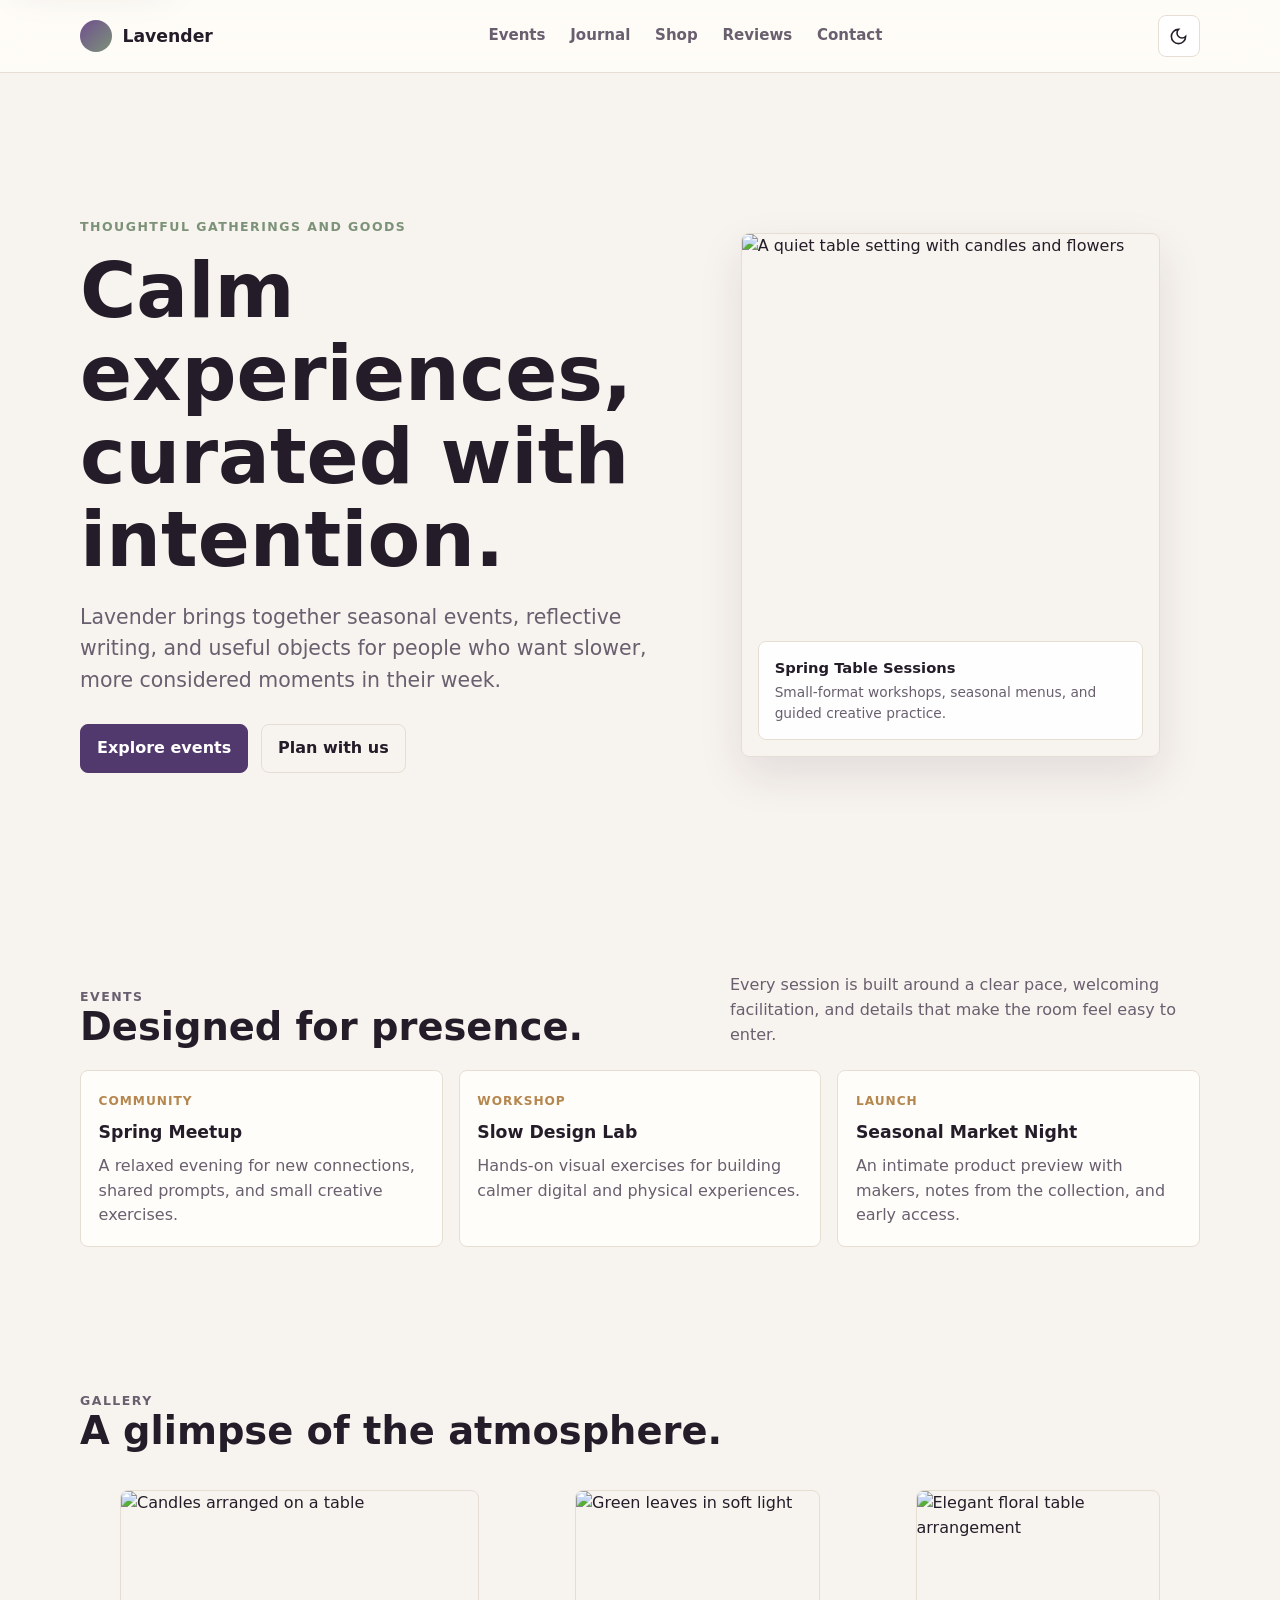
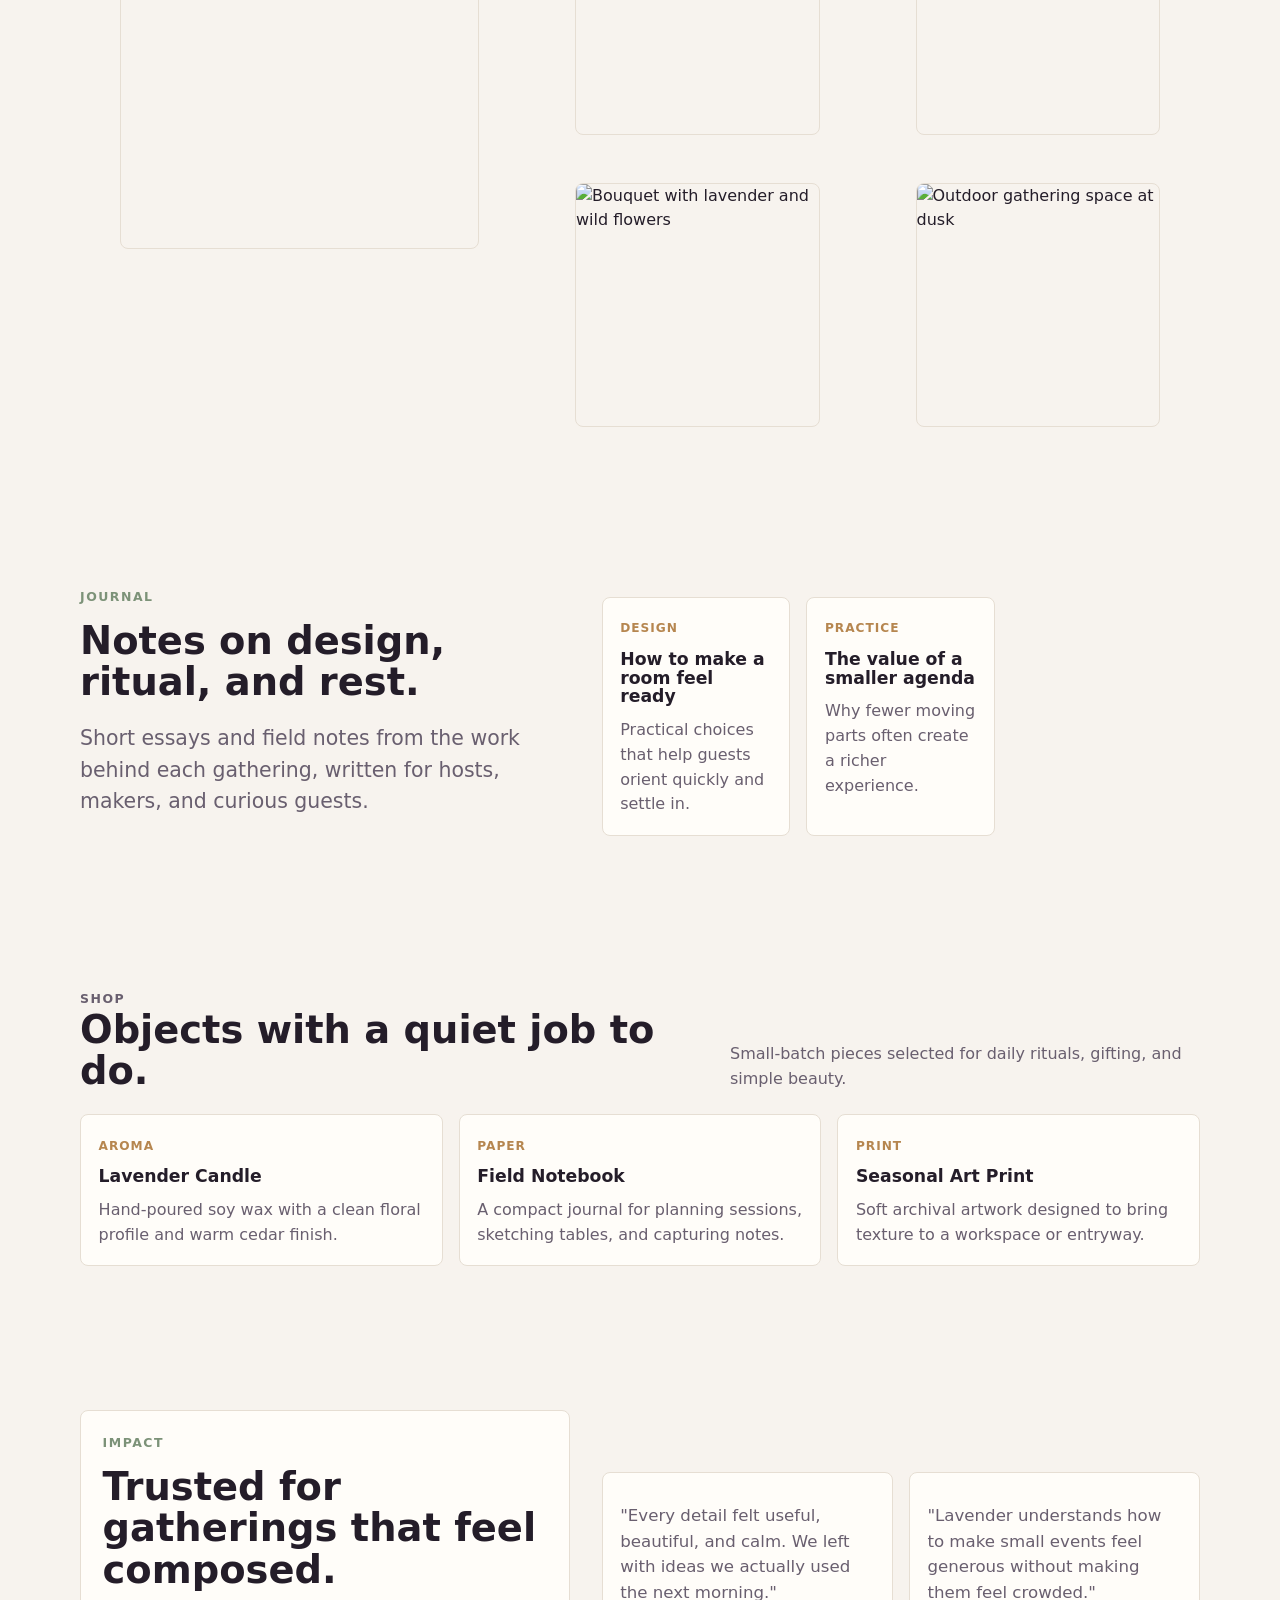
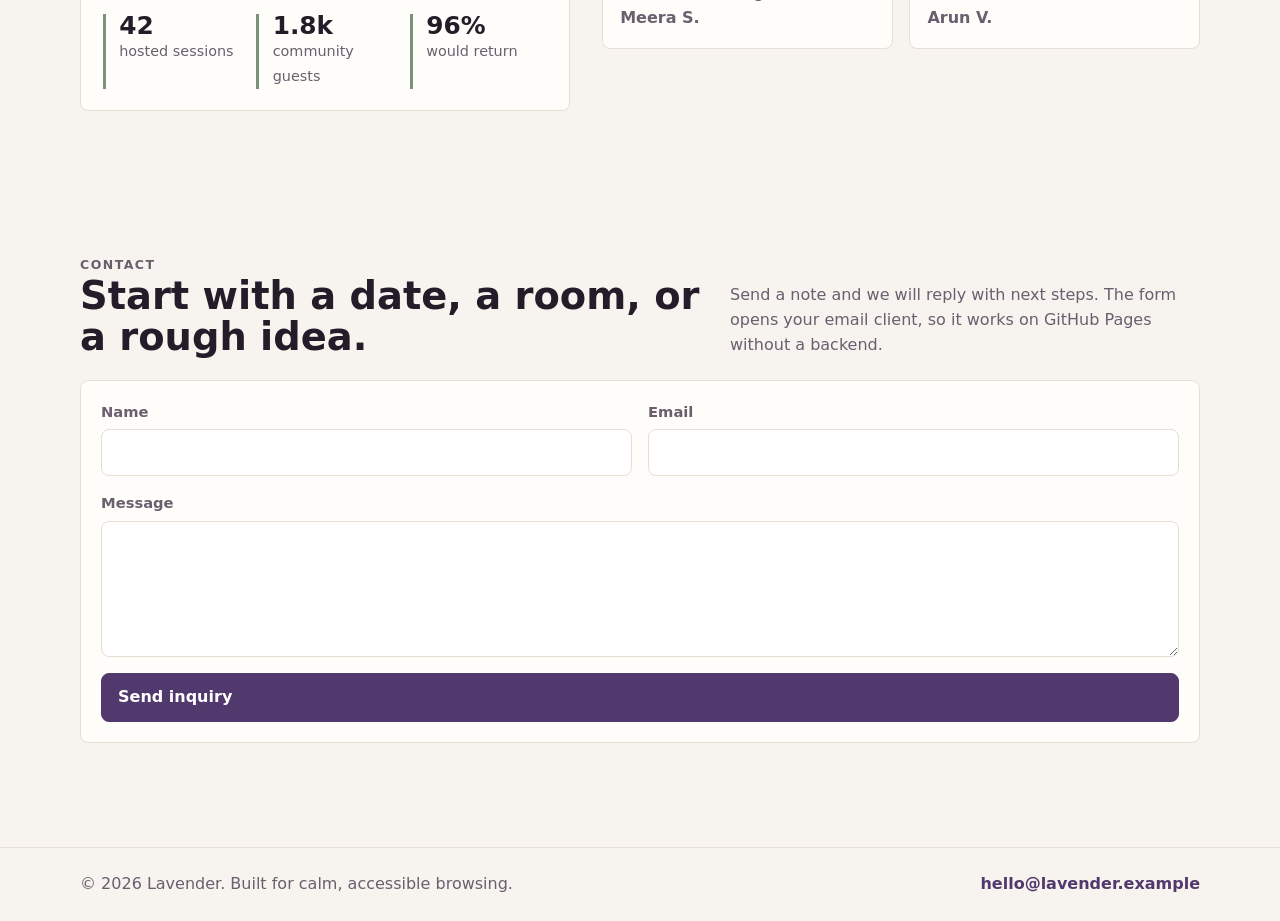
==== index.html @ 747506dd "feat: upgrade the file" ====
<!DOCTYPE html>
<html lang="en">
<head>
  <meta charset="UTF-8" />
  <meta name="viewport" content="width=device-width, initial-scale=1" />
  <meta name="description" content="Lavender creates calm, curated events, stories, products, and community experiences with an accessible, polished digital presence." />
  <meta name="theme-color" content="#f7f3ee" />
  <meta property="og:title" content="Lavender | Calm Curated Experiences" />
  <meta property="og:description" content="Events, stories, products, and community experiences designed with care." />
  <meta property="og:type" content="website" />
  <meta property="og:image" content="https://images.unsplash.com/photo-1499002238440-d264edd596ec?auto=format&fit=crop&w=1200&q=80" />
  <title>Lavender | Calm Curated Experiences</title>

  <style>
    :root {
      color-scheme: light;
      --bg: #f7f3ee;
      --surface: #fffdf9;
      --surface-strong: #ffffff;
      --ink: #241d29;
      --muted: #695f6f;
      --brand: #70508f;
      --brand-strong: #52396d;
      --sage: #7c9278;
      --gold: #b6864f;
      --line: #e6ded3;
      --shadow: 0 18px 45px rgba(46, 34, 55, 0.1);
      --focus: 0 0 0 3px rgba(124, 146, 120, 0.36);
      --radius: 8px;
      --max: 1160px;
    }

    [data-theme="dark"] {
      color-scheme: dark;
      --bg: #17141a;
      --surface: #211c25;
      --surface-strong: #29232f;
      --ink: #f8f3ec;
      --muted: #cec3d2;
      --brand: #c5a3df;
      --brand-strong: #dec3ef;
      --sage: #a9bea4;
      --gold: #dfb774;
      --line: #403746;
      --shadow: 0 18px 45px rgba(0, 0, 0, 0.3);
      --focus: 0 0 0 3px rgba(197, 163, 223, 0.35);
    }

    * { box-sizing: border-box; }
    html { scroll-behavior: smooth; }
    @media (prefers-reduced-motion: reduce) {
      *, *::before, *::after { animation-duration: 0.01ms !important; scroll-behavior: auto !important; transition-duration: 0.01ms !important; }
    }

    body {
      margin: 0;
      background: var(--bg);
      color: var(--ink);
      font-family: Inter, ui-sans-serif, system-ui, -apple-system, BlinkMacSystemFont, "Segoe UI", sans-serif;
      line-height: 1.55;
      text-rendering: optimizeLegibility;
    }

    a { color: inherit; text-decoration: none; }
    img { display: block; max-width: 100%; }
    button, input, textarea { font: inherit; }
    :focus-visible { border-radius: var(--radius); box-shadow: var(--focus); outline: 0; }

    .skip-link {
      background: var(--surface-strong);
      border: 1px solid var(--line);
      border-radius: var(--radius);
      box-shadow: var(--shadow);
      left: 1rem;
      padding: 0.65rem 0.9rem;
      position: absolute;
      top: -5rem;
      z-index: 10;
    }

    .skip-link:focus { top: 1rem; }

    .site-header {
      backdrop-filter: blur(18px);
      background: color-mix(in srgb, var(--surface) 88%, transparent);
      border-bottom: 1px solid var(--line);
      position: sticky;
      top: 0;
      z-index: 5;
    }

    .nav-wrap {
      align-items: center;
      display: flex;
      gap: 1rem;
      justify-content: space-between;
      margin: 0 auto;
      max-width: var(--max);
      min-height: 72px;
      padding: 0 1.25rem;
    }

    .brand {
      align-items: center;
      display: inline-flex;
      font-size: 1.08rem;
      font-weight: 800;
      gap: 0.65rem;
      letter-spacing: 0;
    }

    .brand-mark {
      background: linear-gradient(135deg, var(--brand), var(--sage));
      border-radius: 50%;
      display: inline-block;
      height: 32px;
      width: 32px;
    }

    .nav-links {
      align-items: center;
      display: flex;
      gap: 0.15rem;
      list-style: none;
      margin: 0;
      padding: 0;
    }

    .nav-links a {
      border-radius: var(--radius);
      color: var(--muted);
      display: inline-flex;
      font-size: 0.94rem;
      font-weight: 650;
      padding: 0.55rem 0.7rem;
    }

    .nav-links a:hover,
    .nav-links a[aria-current="page"] {
      background: color-mix(in srgb, var(--brand) 13%, transparent);
      color: var(--brand-strong);
    }

    .nav-actions { align-items: center; display: flex; gap: 0.5rem; }

    .icon-btn {
      align-items: center;
      background: var(--surface-strong);
      border: 1px solid var(--line);
      border-radius: var(--radius);
      color: var(--ink);
      cursor: pointer;
      display: inline-flex;
      height: 42px;
      justify-content: center;
      padding: 0;
      transition: border-color 160ms ease, transform 160ms ease;
      width: 42px;
    }

    .icon-btn:hover { border-color: var(--brand); transform: translateY(-1px); }
    .menu-toggle { display: none; }

    .page-shell {
      margin: 0 auto;
      max-width: var(--max);
      padding: 0 1.25rem;
    }

    section { scroll-margin-top: 96px; }

    .hero {
      align-items: center;
      display: grid;
      gap: 2.5rem;
      grid-template-columns: minmax(0, 1fr) minmax(320px, 0.86fr);
      min-height: calc(100vh - 72px);
      padding: 4rem 0 3rem;
    }

    .eyebrow {
      color: var(--sage);
      font-size: 0.78rem;
      font-weight: 800;
      letter-spacing: 0.12em;
      margin: 0 0 0.85rem;
      text-transform: uppercase;
    }

    h1, h2, h3 { letter-spacing: 0; line-height: 1.08; margin: 0; }
    h1 { font-size: clamp(2.8rem, 6vw, 5.7rem); max-width: 780px; }
    h2 { font-size: clamp(2rem, 3vw, 3.1rem); }
    h3 { font-size: 1.08rem; }

    .hero-copy {
      color: var(--muted);
      font-size: clamp(1.05rem, 1.6vw, 1.28rem);
      margin: 1.25rem 0 1.7rem;
      max-width: 660px;
    }

    .button-row { display: flex; flex-wrap: wrap; gap: 0.8rem; }

    .btn {
      align-items: center;
      background: var(--brand-strong);
      border: 1px solid var(--brand-strong);
      border-radius: var(--radius);
      color: #fff;
      display: inline-flex;
      font-weight: 750;
      gap: 0.5rem;
      min-height: 46px;
      padding: 0.7rem 1rem;
      transition: background 160ms ease, transform 160ms ease;
    }

    .btn:hover { background: var(--brand); transform: translateY(-1px); }

    .btn.secondary {
      background: transparent;
      border-color: var(--line);
      color: var(--ink);
    }

    .btn.secondary:hover {
      background: var(--surface-strong);
      border-color: var(--sage);
    }

    .hero-media {
      aspect-ratio: 4 / 5;
      border: 1px solid var(--line);
      border-radius: var(--radius);
      box-shadow: var(--shadow);
      overflow: hidden;
      position: relative;
    }

    .hero-media img {
      height: 100%;
      object-fit: cover;
      width: 100%;
    }

    .hero-note {
      background: color-mix(in srgb, var(--surface-strong) 92%, transparent);
      border: 1px solid var(--line);
      border-radius: var(--radius);
      bottom: 1rem;
      left: 1rem;
      max-width: calc(100% - 2rem);
      padding: 0.9rem 1rem;
      position: absolute;
    }

    .hero-note strong { display: block; font-size: 0.92rem; }
    .hero-note span { color: var(--muted); display: block; font-size: 0.86rem; margin-top: 0.15rem; }

    .section-block { padding: 4.5rem 0; }

    .section-head {
      align-items: end;
      display: flex;
      gap: 1.5rem;
      justify-content: space-between;
      margin-bottom: 1.4rem;
    }

    .section-head p {
      color: var(--muted);
      margin: 0;
      max-width: 470px;
    }

    .grid {
      display: grid;
      gap: 1rem;
      grid-template-columns: repeat(3, minmax(0, 1fr));
    }

    .card {
      background: var(--surface);
      border: 1px solid var(--line);
      border-radius: var(--radius);
      min-height: 100%;
      padding: 1.1rem;
      transition: border-color 160ms ease, box-shadow 160ms ease, transform 160ms ease;
    }

    .card:hover {
      border-color: color-mix(in srgb, var(--brand) 42%, var(--line));
      box-shadow: var(--shadow);
      transform: translateY(-3px);
    }

    .card p { color: var(--muted); margin: 0.75rem 0 0; }

    .tag {
      color: var(--gold);
      display: inline-block;
      font-size: 0.76rem;
      font-weight: 800;
      letter-spacing: 0.08em;
      margin-bottom: 0.75rem;
      text-transform: uppercase;
    }

    .media-grid {
      display: grid;
      gap: 1rem;
      grid-template-columns: 1.15fr 0.85fr 0.85fr;
    }

    .photo {
      aspect-ratio: 1 / 1;
      border: 1px solid var(--line);
      border-radius: var(--radius);
      overflow: hidden;
    }

    .photo:first-child {
      grid-row: span 2;
    }

    .photo img {
      height: 100%;
      object-fit: cover;
      transition: transform 300ms ease;
      width: 100%;
    }

    .photo:hover img { transform: scale(1.035); }

    .split {
      align-items: center;
      display: grid;
      gap: 2rem;
      grid-template-columns: 0.9fr 1.1fr;
    }

    .panel {
      background: var(--surface);
      border: 1px solid var(--line);
      border-radius: var(--radius);
      padding: 1.35rem;
    }

    .stats {
      display: grid;
      gap: 1rem;
      grid-template-columns: repeat(3, 1fr);
      margin-top: 1.5rem;
    }

    .stat {
      border-left: 3px solid var(--sage);
      padding-left: 0.85rem;
    }

    .stat strong {
      display: block;
      font-size: 1.55rem;
      line-height: 1;
    }

    .stat span { color: var(--muted); font-size: 0.9rem; }

    .quote-grid {
      display: grid;
      gap: 1rem;
      grid-template-columns: 1fr 1fr;
    }

    blockquote {
      margin: 0;
    }

    blockquote p {
      color: var(--ink);
      font-size: 1.04rem;
      margin: 0 0 1rem;
    }

    cite {
      color: var(--muted);
      font-style: normal;
      font-weight: 700;
    }

    .contact {
      background: var(--surface);
      border: 1px solid var(--line);
      border-radius: var(--radius);
      display: grid;
      gap: 1rem;
      grid-template-columns: 1fr 1fr;
      padding: 1.25rem;
    }

    label {
      color: var(--muted);
      display: grid;
      font-size: 0.92rem;
      font-weight: 700;
      gap: 0.35rem;
    }

    input,
    textarea {
      background: var(--surface-strong);
      border: 1px solid var(--line);
      border-radius: var(--radius);
      color: var(--ink);
      min-height: 44px;
      padding: 0.7rem 0.75rem;
      width: 100%;
    }

    textarea { min-height: 136px; resize: vertical; }
    .full { grid-column: 1 / -1; }

    .site-footer {
      border-top: 1px solid var(--line);
      margin-top: 2rem;
    }

    .footer-wrap {
      align-items: center;
      color: var(--muted);
      display: flex;
      flex-wrap: wrap;
      gap: 1rem;
      justify-content: space-between;
      margin: 0 auto;
      max-width: var(--max);
      padding: 1.5rem 1.25rem;
    }

    .footer-wrap a { color: var(--brand-strong); font-weight: 750; }

    @media (max-width: 900px) {
      .hero,
      .split,
      .contact {
        grid-template-columns: 1fr;
      }

      .hero {
        min-height: auto;
        padding-top: 3rem;
      }

      .hero-media { aspect-ratio: 16 / 10; }
      .grid, .quote-grid { grid-template-columns: 1fr 1fr; }
      .media-grid { grid-template-columns: 1fr 1fr; }
    }

    @media (max-width: 720px) {
      .menu-toggle { display: inline-flex; }

      .nav-links {
        background: var(--surface-strong);
        border: 1px solid var(--line);
        border-radius: var(--radius);
        box-shadow: var(--shadow);
        display: none;
        left: 1rem;
        padding: 0.6rem;
        position: absolute;
        right: 1rem;
        top: 76px;
      }

      .nav-links.is-open { display: grid; }
      .nav-links a { padding: 0.75rem; }
      .section-head { align-items: start; display: grid; }
      .grid, .quote-grid, .media-grid, .stats { grid-template-columns: 1fr; }
      .photo:first-child { grid-row: auto; }
      .hero-note { position: static; max-width: none; border-radius: 0; border-width: 1px 0 0; }
      .hero-media { aspect-ratio: auto; }
      .hero-media img { aspect-ratio: 4 / 3; }
    }
  </style>
</head>
<body>
  <a href="#main" class="skip-link">Skip to content</a>

  <header class="site-header">
    <div class="nav-wrap">
      <a class="brand" href="#home" aria-label="Lavender home">
        <span class="brand-mark" aria-hidden="true"></span>
        <span>Lavender</span>
      </a>

      <nav aria-label="Main navigation">
        <ul class="nav-links" id="nav-links">
          <li><a href="#events">Events</a></li>
          <li><a href="#journal">Journal</a></li>
          <li><a href="#shop">Shop</a></li>
          <li><a href="#reviews">Reviews</a></li>
          <li><a href="#contact">Contact</a></li>
        </ul>
      </nav>

      <div class="nav-actions">
        <button class="icon-btn" type="button" id="theme-toggle" aria-label="Toggle dark mode">
          <svg aria-hidden="true" width="19" height="19" viewBox="0 0 24 24" fill="none" stroke="currentColor" stroke-width="2">
            <path d="M12 3a6 6 0 0 0 9 9 9 9 0 1 1-9-9Z"></path>
          </svg>
        </button>
        <button class="icon-btn menu-toggle" type="button" id="menu-toggle" aria-label="Open menu" aria-controls="nav-links" aria-expanded="false">
          <svg aria-hidden="true" width="21" height="21" viewBox="0 0 24 24" fill="none" stroke="currentColor" stroke-width="2">
            <path d="M4 7h16M4 12h16M4 17h16"></path>
          </svg>
        </button>
      </div>
    </div>
  </header>

  <main id="main" class="page-shell">
    <section class="hero" id="home" aria-labelledby="home-title">
      <div>
        <p class="eyebrow">Thoughtful gatherings and goods</p>
        <h1 id="home-title">Calm experiences, curated with intention.</h1>
        <p class="hero-copy">Lavender brings together seasonal events, reflective writing, and useful objects for people who want slower, more considered moments in their week.</p>
        <div class="button-row">
          <a class="btn" href="#events">Explore events</a>
          <a class="btn secondary" href="#contact">Plan with us</a>
        </div>
      </div>

      <figure class="hero-media">
        <img src="https://images.unsplash.com/photo-1499002238440-d264edd596ec?auto=format&fit=crop&w=900&q=80" alt="A quiet table setting with candles and flowers" width="900" height="1125" fetchpriority="high" />
        <figcaption class="hero-note">
          <strong>Spring Table Sessions</strong>
          <span>Small-format workshops, seasonal menus, and guided creative practice.</span>
        </figcaption>
      </figure>
    </section>

    <section class="section-block" id="events" aria-labelledby="events-title">
      <div class="section-head">
        <div>
          <p class="eyebrow">Events</p>
          <h2 id="events-title">Designed for presence.</h2>
        </div>
        <p>Every session is built around a clear pace, welcoming facilitation, and details that make the room feel easy to enter.</p>
      </div>
      <div class="grid">
        <article class="card">
          <span class="tag">Community</span>
          <h3>Spring Meetup</h3>
          <p>A relaxed evening for new connections, shared prompts, and small creative exercises.</p>
        </article>
        <article class="card">
          <span class="tag">Workshop</span>
          <h3>Slow Design Lab</h3>
          <p>Hands-on visual exercises for building calmer digital and physical experiences.</p>
        </article>
        <article class="card">
          <span class="tag">Launch</span>
          <h3>Seasonal Market Night</h3>
          <p>An intimate product preview with makers, notes from the collection, and early access.</p>
        </article>
      </div>
    </section>

    <section class="section-block" aria-labelledby="gallery-title">
      <div class="section-head">
        <div>
          <p class="eyebrow">Gallery</p>
          <h2 id="gallery-title">A glimpse of the atmosphere.</h2>
        </div>
      </div>
      <div class="media-grid">
        <figure class="photo"><img loading="lazy" src="https://images.unsplash.com/photo-1518199266791-5375a83190b7?auto=format&fit=crop&w=900&q=80" alt="Candles arranged on a table" width="900" height="900" /></figure>
        <figure class="photo"><img loading="lazy" src="https://images.unsplash.com/photo-1518531933037-91b2f5f229cc?auto=format&fit=crop&w=600&q=80" alt="Green leaves in soft light" width="600" height="600" /></figure>
        <figure class="photo"><img loading="lazy" src="https://images.unsplash.com/photo-1519225421980-715cb0215aed?auto=format&fit=crop&w=600&q=80" alt="Elegant floral table arrangement" width="600" height="600" /></figure>
        <figure class="photo"><img loading="lazy" src="https://images.unsplash.com/photo-1526047932273-341f2a7631f9?auto=format&fit=crop&w=600&q=80" alt="Bouquet with lavender and wild flowers" width="600" height="600" /></figure>
        <figure class="photo"><img loading="lazy" src="https://images.unsplash.com/photo-1500530855697-b586d89ba3ee?auto=format&fit=crop&w=600&q=80" alt="Outdoor gathering space at dusk" width="600" height="600" /></figure>
      </div>
    </section>

    <section class="section-block split" id="journal" aria-labelledby="journal-title">
      <div>
        <p class="eyebrow">Journal</p>
        <h2 id="journal-title">Notes on design, ritual, and rest.</h2>
        <p class="hero-copy">Short essays and field notes from the work behind each gathering, written for hosts, makers, and curious guests.</p>
      </div>
      <div class="grid">
        <article class="card">
          <span class="tag">Design</span>
          <h3>How to make a room feel ready</h3>
          <p>Practical choices that help guests orient quickly and settle in.</p>
        </article>
        <article class="card">
          <span class="tag">Practice</span>
          <h3>The value of a smaller agenda</h3>
          <p>Why fewer moving parts often create a richer experience.</p>
        </article>
      </div>
    </section>

    <section class="section-block" id="shop" aria-labelledby="shop-title">
      <div class="section-head">
        <div>
          <p class="eyebrow">Shop</p>
          <h2 id="shop-title">Objects with a quiet job to do.</h2>
        </div>
        <p>Small-batch pieces selected for daily rituals, gifting, and simple beauty.</p>
      </div>
      <div class="grid">
        <article class="card">
          <span class="tag">Aroma</span>
          <h3>Lavender Candle</h3>
          <p>Hand-poured soy wax with a clean floral profile and warm cedar finish.</p>
        </article>
        <article class="card">
          <span class="tag">Paper</span>
          <h3>Field Notebook</h3>
          <p>A compact journal for planning sessions, sketching tables, and capturing notes.</p>
        </article>
        <article class="card">
          <span class="tag">Print</span>
          <h3>Seasonal Art Print</h3>
          <p>Soft archival artwork designed to bring texture to a workspace or entryway.</p>
        </article>
      </div>
    </section>

    <section class="section-block split" id="reviews" aria-labelledby="reviews-title">
      <div class="panel">
        <p class="eyebrow">Impact</p>
        <h2 id="reviews-title">Trusted for gatherings that feel composed.</h2>
        <div class="stats" aria-label="Lavender highlights">
          <div class="stat"><strong>42</strong><span>hosted sessions</span></div>
          <div class="stat"><strong>1.8k</strong><span>community guests</span></div>
          <div class="stat"><strong>96%</strong><span>would return</span></div>
        </div>
      </div>
      <div class="quote-grid">
        <blockquote class="card">
          <p>"Every detail felt useful, beautiful, and calm. We left with ideas we actually used the next morning."</p>
          <cite>Meera S.</cite>
        </blockquote>
        <blockquote class="card">
          <p>"Lavender understands how to make small events feel generous without making them feel crowded."</p>
          <cite>Arun V.</cite>
        </blockquote>
      </div>
    </section>

    <section class="section-block" id="contact" aria-labelledby="contact-title">
      <div class="section-head">
        <div>
          <p class="eyebrow">Contact</p>
          <h2 id="contact-title">Start with a date, a room, or a rough idea.</h2>
        </div>
        <p>Send a note and we will reply with next steps. The form opens your email client, so it works on GitHub Pages without a backend.</p>
      </div>
      <form class="contact" id="contact-form">
        <label>Name
          <input name="name" autocomplete="name" required />
        </label>
        <label>Email
          <input name="email" type="email" autocomplete="email" required />
        </label>
        <label class="full">Message
          <textarea name="message" required></textarea>
        </label>
        <button class="btn full" type="submit">Send inquiry</button>
      </form>
    </section>
  </main>

  <footer class="site-footer">
    <div class="footer-wrap">
      <span>&copy; 2026 Lavender. Built for calm, accessible browsing.</span>
      <a href="mailto:hello@lavender.example">hello@lavender.example</a>
    </div>
  </footer>

  <script>
    const root = document.documentElement;
    const nav = document.getElementById("nav-links");
    const menuToggle = document.getElementById("menu-toggle");
    const themeToggle = document.getElementById("theme-toggle");
    const storedTheme = localStorage.getItem("theme");
    const prefersDark = window.matchMedia("(prefers-color-scheme: dark)").matches;

    if (storedTheme === "dark" || (!storedTheme && prefersDark)) {
      root.setAttribute("data-theme", "dark");
    }

    themeToggle.addEventListener("click", () => {
      const nextTheme = root.getAttribute("data-theme") === "dark" ? "light" : "dark";
      if (nextTheme === "dark") {
        root.setAttribute("data-theme", "dark");
      } else {
        root.removeAttribute("data-theme");
      }
      localStorage.setItem("theme", nextTheme);
    });

    menuToggle.addEventListener("click", () => {
      const isOpen = nav.classList.toggle("is-open");
      menuToggle.setAttribute("aria-expanded", String(isOpen));
      menuToggle.setAttribute("aria-label", isOpen ? "Close menu" : "Open menu");
    });

    nav.addEventListener("click", (event) => {
      if (event.target.closest("a")) {
        nav.classList.remove("is-open");
        menuToggle.setAttribute("aria-expanded", "false");
        menuToggle.setAttribute("aria-label", "Open menu");
      }
    });

    const sections = [...document.querySelectorAll("main section[id]")];
    const navLinks = [...document.querySelectorAll(".nav-links a")];
    const observer = new IntersectionObserver((entries) => {
      entries.forEach((entry) => {
        if (!entry.isIntersecting) return;
        navLinks.forEach((link) => {
          if (link.hash === "#" + entry.target.id) {
            link.setAttribute("aria-current", "page");
          } else {
            link.removeAttribute("aria-current");
          }
        });
      });
    }, { rootMargin: "-45% 0px -50% 0px", threshold: 0 });

    sections.forEach((section) => observer.observe(section));

    document.getElementById("contact-form").addEventListener("submit", (event) => {
      event.preventDefault();
      const form = new FormData(event.currentTarget);
      const subject = encodeURIComponent("Lavender inquiry from " + form.get("name"));
      const body = encodeURIComponent(
        "Name: " + form.get("name") + "\n" +
        "Email: " + form.get("email") + "\n\n" +
        form.get("message")
      );
      window.location.href = "mailto:hello@lavender.example?subject=" + subject + "&body=" + body;
    });
  </script>
</body>
</html>
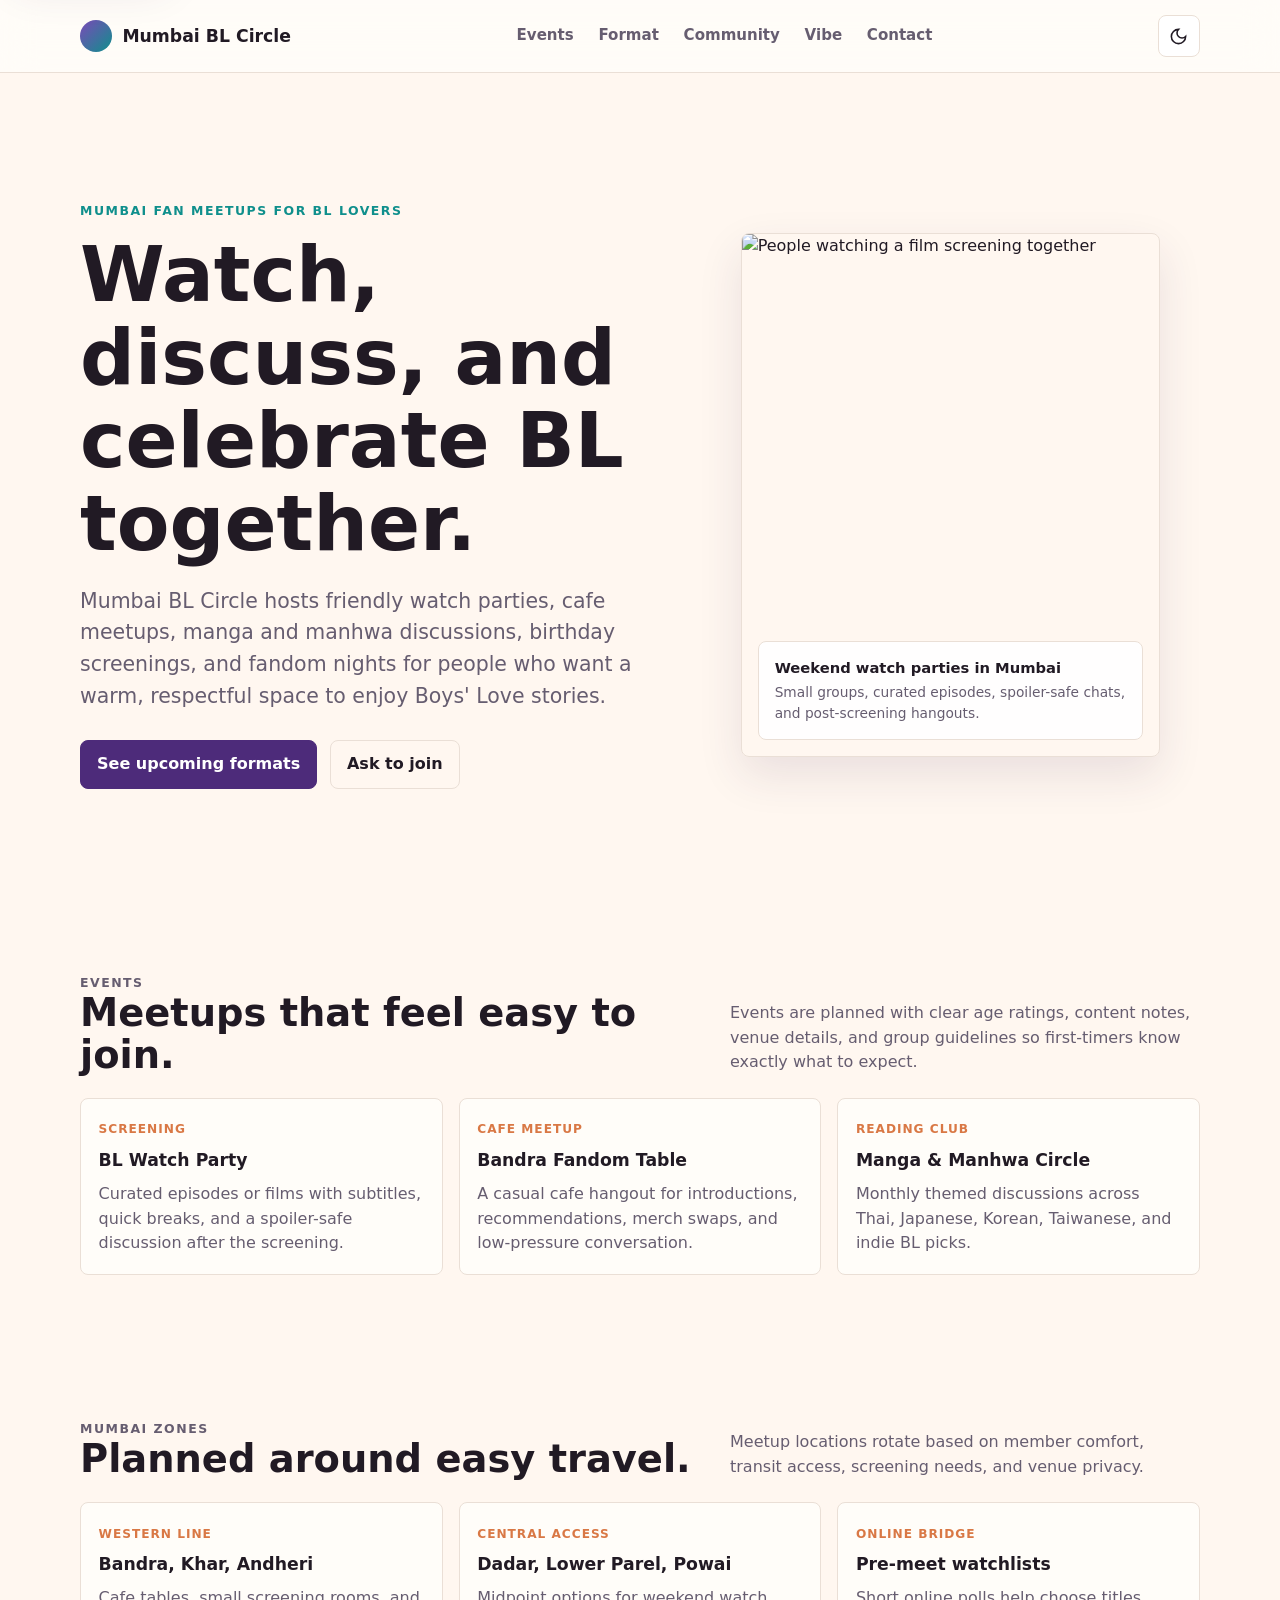
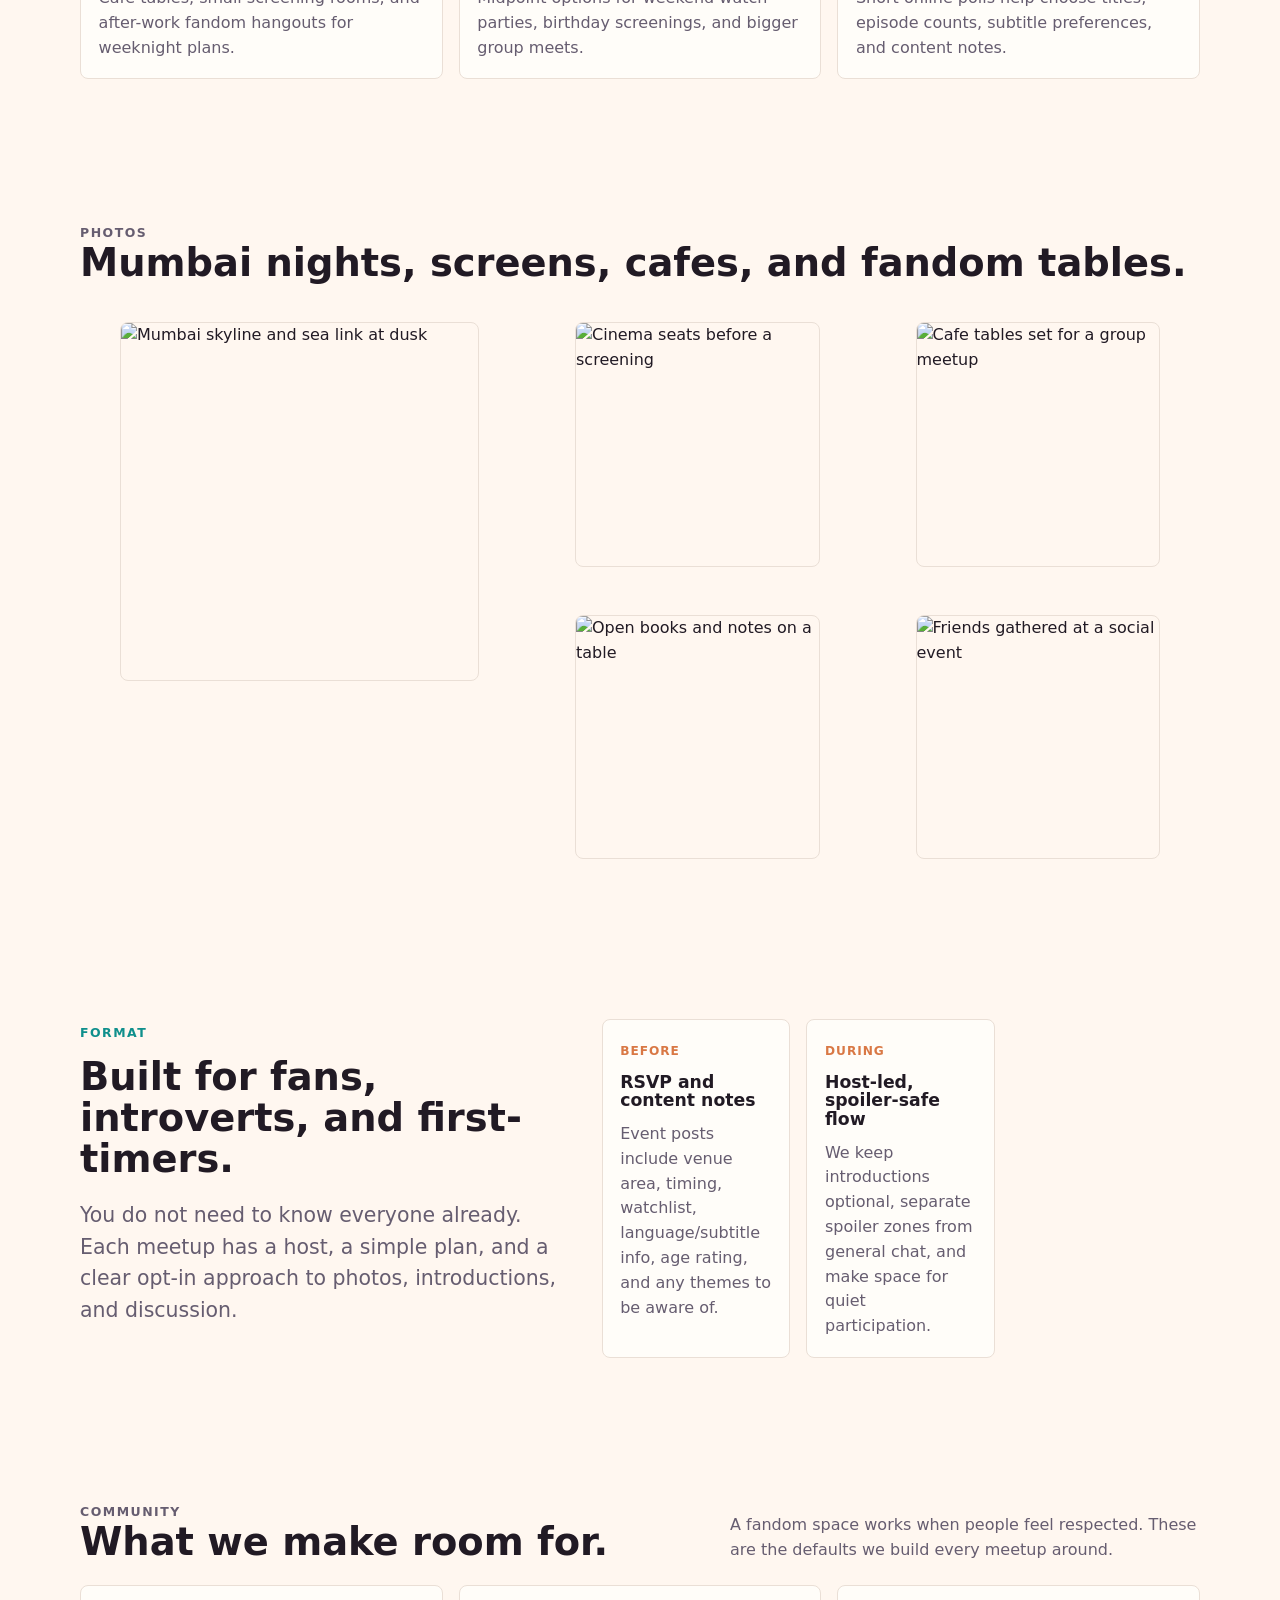
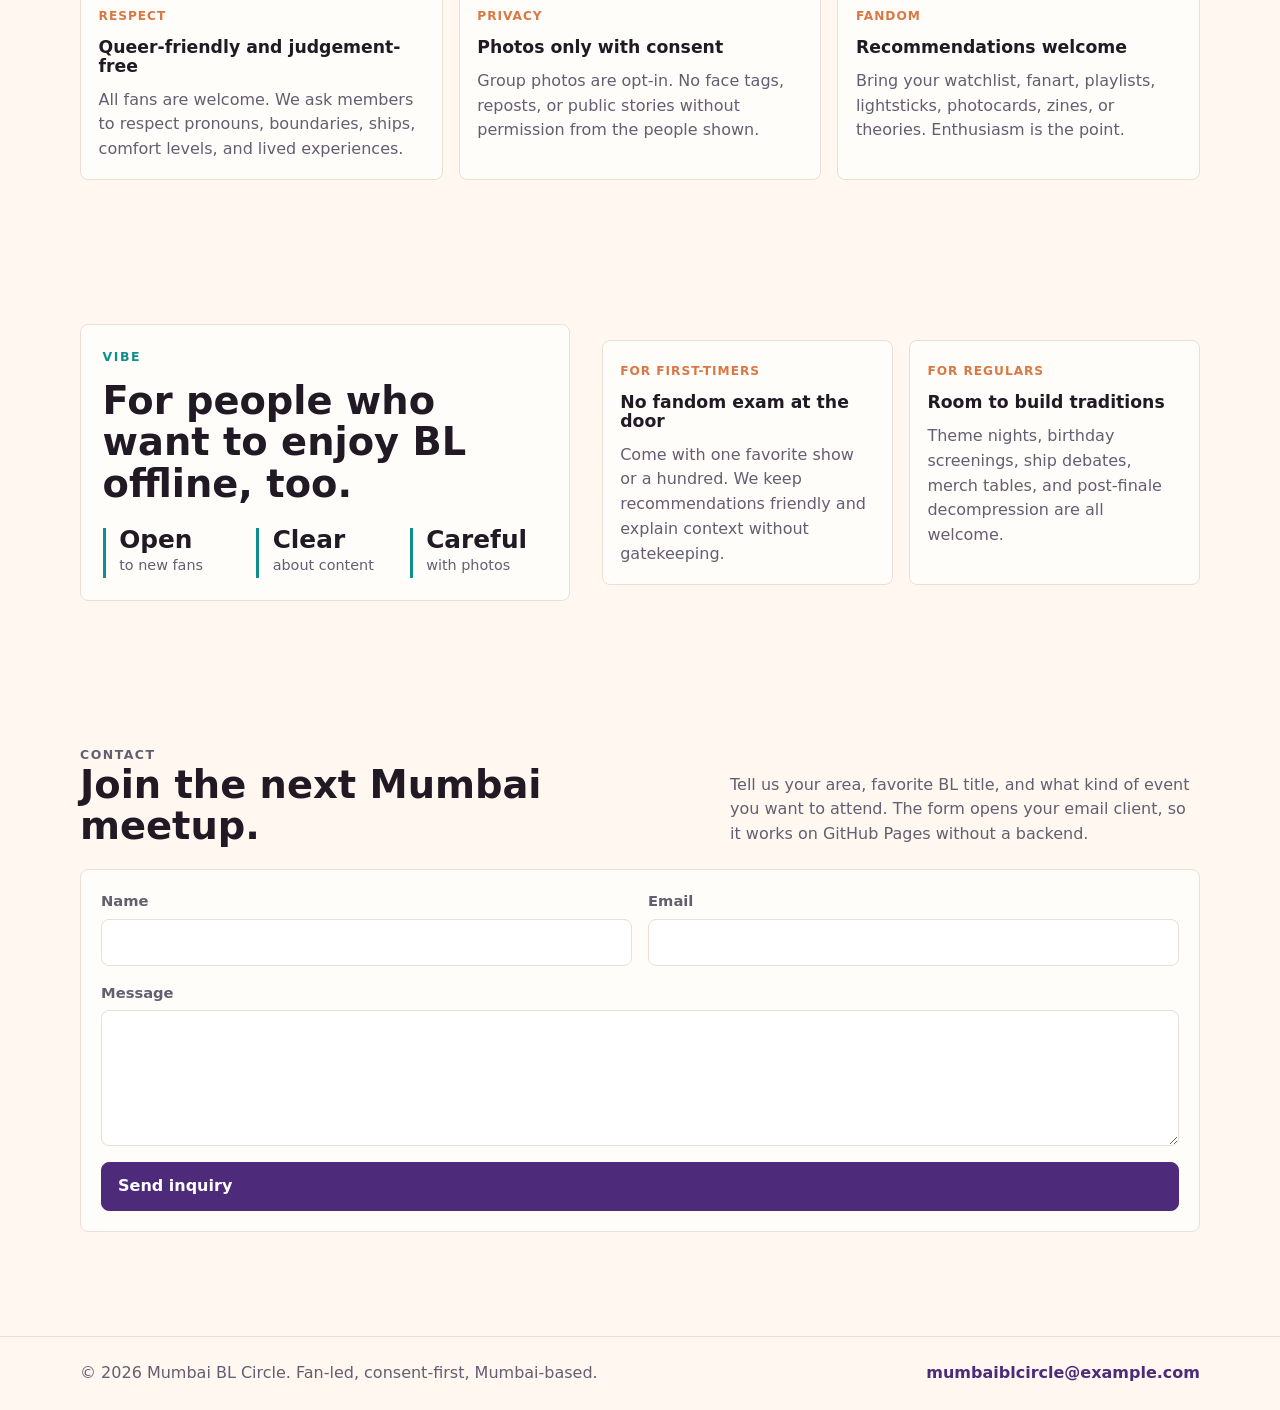
==== commit 0344bd9d: "feat: upgrade the file to relevant" ====
--- a/index.html
+++ b/index.html
@@ -3,45 +3,45 @@
 <head>
   <meta charset="UTF-8" />
   <meta name="viewport" content="width=device-width, initial-scale=1" />
-  <meta name="description" content="Lavender creates calm, curated events, stories, products, and community experiences with an accessible, polished digital presence." />
-  <meta name="theme-color" content="#f7f3ee" />
-  <meta property="og:title" content="Lavender | Calm Curated Experiences" />
-  <meta property="og:description" content="Events, stories, products, and community experiences designed with care." />
+  <meta name="description" content="Mumbai BL Circle is a fan-led community for BL watch parties, cafe meetups, manga/manhwa discussions, and friendly fandom events across Mumbai." />
+  <meta name="theme-color" content="#fff7f0" />
+  <meta property="og:title" content="Mumbai BL Circle | Watch Parties & Meetups" />
+  <meta property="og:description" content="A Mumbai fan community for BL screenings, cafe hangouts, manga/manhwa clubs, and safe fandom meetups." />
   <meta property="og:type" content="website" />
-  <meta property="og:image" content="https://images.unsplash.com/photo-1499002238440-d264edd596ec?auto=format&fit=crop&w=1200&q=80" />
-  <title>Lavender | Calm Curated Experiences</title>
+  <meta property="og:image" content="https://images.unsplash.com/photo-1529253355930-ddbe423a2ac7?auto=format&fit=crop&w=1200&q=80" />
+  <title>Mumbai BL Circle | Watch Parties & Meetups</title>
 
   <style>
     :root {
       color-scheme: light;
-      --bg: #f7f3ee;
+      --bg: #fff7f0;
       --surface: #fffdf9;
       --surface-strong: #ffffff;
-      --ink: #241d29;
-      --muted: #695f6f;
-      --brand: #70508f;
-      --brand-strong: #52396d;
-      --sage: #7c9278;
-      --gold: #b6864f;
-      --line: #e6ded3;
-      --shadow: 0 18px 45px rgba(46, 34, 55, 0.1);
-      --focus: 0 0 0 3px rgba(124, 146, 120, 0.36);
+      --ink: #211a24;
+      --muted: #665d70;
+      --brand: #7b4ab8;
+      --brand-strong: #4d2b7a;
+      --sage: #0f8f8c;
+      --gold: #d97845;
+      --line: #eadfd6;
+      --shadow: 0 18px 45px rgba(67, 37, 83, 0.11);
+      --focus: 0 0 0 3px rgba(15, 143, 140, 0.34);
       --radius: 8px;
       --max: 1160px;
     }
 
     [data-theme="dark"] {
       color-scheme: dark;
-      --bg: #17141a;
-      --surface: #211c25;
-      --surface-strong: #29232f;
-      --ink: #f8f3ec;
-      --muted: #cec3d2;
-      --brand: #c5a3df;
-      --brand-strong: #dec3ef;
-      --sage: #a9bea4;
-      --gold: #dfb774;
-      --line: #403746;
+      --bg: #15121b;
+      --surface: #201b29;
+      --surface-strong: #292233;
+      --ink: #fff7ee;
+      --muted: #d2c6d9;
+      --brand: #c8a4ff;
+      --brand-strong: #e2cdff;
+      --sage: #76d0cc;
+      --gold: #f0a36f;
+      --line: #40384a;
       --shadow: 0 18px 45px rgba(0, 0, 0, 0.3);
       --focus: 0 0 0 3px rgba(197, 163, 223, 0.35);
     }
@@ -488,17 +488,17 @@
 
   <header class="site-header">
     <div class="nav-wrap">
-      <a class="brand" href="#home" aria-label="Lavender home">
+      <a class="brand" href="#home" aria-label="Mumbai BL Circle home">
         <span class="brand-mark" aria-hidden="true"></span>
-        <span>Lavender</span>
+        <span>Mumbai BL Circle</span>
       </a>
 
       <nav aria-label="Main navigation">
         <ul class="nav-links" id="nav-links">
           <li><a href="#events">Events</a></li>
-          <li><a href="#journal">Journal</a></li>
-          <li><a href="#shop">Shop</a></li>
-          <li><a href="#reviews">Reviews</a></li>
+          <li><a href="#format">Format</a></li>
+          <li><a href="#community">Community</a></li>
+          <li><a href="#vibe">Vibe</a></li>
           <li><a href="#contact">Contact</a></li>
         </ul>
       </nav>
@@ -521,20 +521,20 @@
   <main id="main" class="page-shell">
     <section class="hero" id="home" aria-labelledby="home-title">
       <div>
-        <p class="eyebrow">Thoughtful gatherings and goods</p>
-        <h1 id="home-title">Calm experiences, curated with intention.</h1>
-        <p class="hero-copy">Lavender brings together seasonal events, reflective writing, and useful objects for people who want slower, more considered moments in their week.</p>
+        <p class="eyebrow">Mumbai fan meetups for BL lovers</p>
+        <h1 id="home-title">Watch, discuss, and celebrate BL together.</h1>
+        <p class="hero-copy">Mumbai BL Circle hosts friendly watch parties, cafe meetups, manga and manhwa discussions, birthday screenings, and fandom nights for people who want a warm, respectful space to enjoy Boys' Love stories.</p>
         <div class="button-row">
-          <a class="btn" href="#events">Explore events</a>
-          <a class="btn secondary" href="#contact">Plan with us</a>
+          <a class="btn" href="#events">See upcoming formats</a>
+          <a class="btn secondary" href="#contact">Ask to join</a>
         </div>
       </div>
 
       <figure class="hero-media">
-        <img src="https://images.unsplash.com/photo-1499002238440-d264edd596ec?auto=format&fit=crop&w=900&q=80" alt="A quiet table setting with candles and flowers" width="900" height="1125" fetchpriority="high" />
+        <img src="https://images.unsplash.com/photo-1529253355930-ddbe423a2ac7?auto=format&fit=crop&w=900&q=80" alt="People watching a film screening together" width="900" height="1125" fetchpriority="high" />
         <figcaption class="hero-note">
-          <strong>Spring Table Sessions</strong>
-          <span>Small-format workshops, seasonal menus, and guided creative practice.</span>
+          <strong>Weekend watch parties in Mumbai</strong>
+          <span>Small groups, curated episodes, spoiler-safe chats, and post-screening hangouts.</span>
         </figcaption>
       </figure>
     </section>
@@ -543,25 +543,52 @@
       <div class="section-head">
         <div>
           <p class="eyebrow">Events</p>
-          <h2 id="events-title">Designed for presence.</h2>
+          <h2 id="events-title">Meetups that feel easy to join.</h2>
         </div>
-        <p>Every session is built around a clear pace, welcoming facilitation, and details that make the room feel easy to enter.</p>
+        <p>Events are planned with clear age ratings, content notes, venue details, and group guidelines so first-timers know exactly what to expect.</p>
       </div>
       <div class="grid">
         <article class="card">
-          <span class="tag">Community</span>
-          <h3>Spring Meetup</h3>
-          <p>A relaxed evening for new connections, shared prompts, and small creative exercises.</p>
-        </article>
-        <article class="card">
-          <span class="tag">Workshop</span>
-          <h3>Slow Design Lab</h3>
-          <p>Hands-on visual exercises for building calmer digital and physical experiences.</p>
-        </article>
-        <article class="card">
-          <span class="tag">Launch</span>
-          <h3>Seasonal Market Night</h3>
-          <p>An intimate product preview with makers, notes from the collection, and early access.</p>
+          <span class="tag">Screening</span>
+          <h3>BL Watch Party</h3>
+          <p>Curated episodes or films with subtitles, quick breaks, and a spoiler-safe discussion after the screening.</p>
+        </article>
+        <article class="card">
+          <span class="tag">Cafe meetup</span>
+          <h3>Bandra Fandom Table</h3>
+          <p>A casual cafe hangout for introductions, recommendations, merch swaps, and low-pressure conversation.</p>
+        </article>
+        <article class="card">
+          <span class="tag">Reading club</span>
+          <h3>Manga & Manhwa Circle</h3>
+          <p>Monthly themed discussions across Thai, Japanese, Korean, Taiwanese, and indie BL picks.</p>
+        </article>
+      </div>
+    </section>
+
+    <section class="section-block" aria-labelledby="locations-title">
+      <div class="section-head">
+        <div>
+          <p class="eyebrow">Mumbai zones</p>
+          <h2 id="locations-title">Planned around easy travel.</h2>
+        </div>
+        <p>Meetup locations rotate based on member comfort, transit access, screening needs, and venue privacy.</p>
+      </div>
+      <div class="grid">
+        <article class="card">
+          <span class="tag">Western line</span>
+          <h3>Bandra, Khar, Andheri</h3>
+          <p>Cafe tables, small screening rooms, and after-work fandom hangouts for weeknight plans.</p>
+        </article>
+        <article class="card">
+          <span class="tag">Central access</span>
+          <h3>Dadar, Lower Parel, Powai</h3>
+          <p>Midpoint options for weekend watch parties, birthday screenings, and bigger group meets.</p>
+        </article>
+        <article class="card">
+          <span class="tag">Online bridge</span>
+          <h3>Pre-meet watchlists</h3>
+          <p>Short online polls help choose titles, episode counts, subtitle preferences, and content notes.</p>
         </article>
       </div>
     </section>
@@ -569,85 +596,87 @@
     <section class="section-block" aria-labelledby="gallery-title">
       <div class="section-head">
         <div>
-          <p class="eyebrow">Gallery</p>
-          <h2 id="gallery-title">A glimpse of the atmosphere.</h2>
+          <p class="eyebrow">Photos</p>
+          <h2 id="gallery-title">Mumbai nights, screens, cafes, and fandom tables.</h2>
         </div>
       </div>
       <div class="media-grid">
-        <figure class="photo"><img loading="lazy" src="https://images.unsplash.com/photo-1518199266791-5375a83190b7?auto=format&fit=crop&w=900&q=80" alt="Candles arranged on a table" width="900" height="900" /></figure>
-        <figure class="photo"><img loading="lazy" src="https://images.unsplash.com/photo-1518531933037-91b2f5f229cc?auto=format&fit=crop&w=600&q=80" alt="Green leaves in soft light" width="600" height="600" /></figure>
-        <figure class="photo"><img loading="lazy" src="https://images.unsplash.com/photo-1519225421980-715cb0215aed?auto=format&fit=crop&w=600&q=80" alt="Elegant floral table arrangement" width="600" height="600" /></figure>
-        <figure class="photo"><img loading="lazy" src="https://images.unsplash.com/photo-1526047932273-341f2a7631f9?auto=format&fit=crop&w=600&q=80" alt="Bouquet with lavender and wild flowers" width="600" height="600" /></figure>
-        <figure class="photo"><img loading="lazy" src="https://images.unsplash.com/photo-1500530855697-b586d89ba3ee?auto=format&fit=crop&w=600&q=80" alt="Outdoor gathering space at dusk" width="600" height="600" /></figure>
+        <figure class="photo"><img loading="lazy" src="https://images.unsplash.com/photo-1566552881560-0be862a7c445?auto=format&fit=crop&w=900&q=80" alt="Mumbai skyline and sea link at dusk" width="900" height="900" /></figure>
+        <figure class="photo"><img loading="lazy" src="https://images.unsplash.com/photo-1489599849927-2ee91cede3ba?auto=format&fit=crop&w=600&q=80" alt="Cinema seats before a screening" width="600" height="600" /></figure>
+        <figure class="photo"><img loading="lazy" src="https://images.unsplash.com/photo-1517248135467-4c7edcad34c4?auto=format&fit=crop&w=600&q=80" alt="Cafe tables set for a group meetup" width="600" height="600" /></figure>
+        <figure class="photo"><img loading="lazy" src="https://images.unsplash.com/photo-1519682337058-a94d519337bc?auto=format&fit=crop&w=600&q=80" alt="Open books and notes on a table" width="600" height="600" /></figure>
+        <figure class="photo"><img loading="lazy" src="https://images.unsplash.com/photo-1511795409834-ef04bbd61622?auto=format&fit=crop&w=600&q=80" alt="Friends gathered at a social event" width="600" height="600" /></figure>
       </div>
     </section>
 
-    <section class="section-block split" id="journal" aria-labelledby="journal-title">
+    <section class="section-block split" id="format" aria-labelledby="format-title">
       <div>
-        <p class="eyebrow">Journal</p>
-        <h2 id="journal-title">Notes on design, ritual, and rest.</h2>
-        <p class="hero-copy">Short essays and field notes from the work behind each gathering, written for hosts, makers, and curious guests.</p>
+        <p class="eyebrow">Format</p>
+        <h2 id="format-title">Built for fans, introverts, and first-timers.</h2>
+        <p class="hero-copy">You do not need to know everyone already. Each meetup has a host, a simple plan, and a clear opt-in approach to photos, introductions, and discussion.</p>
       </div>
       <div class="grid">
         <article class="card">
-          <span class="tag">Design</span>
-          <h3>How to make a room feel ready</h3>
-          <p>Practical choices that help guests orient quickly and settle in.</p>
-        </article>
-        <article class="card">
-          <span class="tag">Practice</span>
-          <h3>The value of a smaller agenda</h3>
-          <p>Why fewer moving parts often create a richer experience.</p>
+          <span class="tag">Before</span>
+          <h3>RSVP and content notes</h3>
+          <p>Event posts include venue area, timing, watchlist, language/subtitle info, age rating, and any themes to be aware of.</p>
+        </article>
+        <article class="card">
+          <span class="tag">During</span>
+          <h3>Host-led, spoiler-safe flow</h3>
+          <p>We keep introductions optional, separate spoiler zones from general chat, and make space for quiet participation.</p>
         </article>
       </div>
     </section>
 
-    <section class="section-block" id="shop" aria-labelledby="shop-title">
+    <section class="section-block" id="community" aria-labelledby="community-title">
       <div class="section-head">
         <div>
-          <p class="eyebrow">Shop</p>
-          <h2 id="shop-title">Objects with a quiet job to do.</h2>
+          <p class="eyebrow">Community</p>
+          <h2 id="community-title">What we make room for.</h2>
         </div>
-        <p>Small-batch pieces selected for daily rituals, gifting, and simple beauty.</p>
+        <p>A fandom space works when people feel respected. These are the defaults we build every meetup around.</p>
       </div>
       <div class="grid">
         <article class="card">
-          <span class="tag">Aroma</span>
-          <h3>Lavender Candle</h3>
-          <p>Hand-poured soy wax with a clean floral profile and warm cedar finish.</p>
-        </article>
-        <article class="card">
-          <span class="tag">Paper</span>
-          <h3>Field Notebook</h3>
-          <p>A compact journal for planning sessions, sketching tables, and capturing notes.</p>
-        </article>
-        <article class="card">
-          <span class="tag">Print</span>
-          <h3>Seasonal Art Print</h3>
-          <p>Soft archival artwork designed to bring texture to a workspace or entryway.</p>
+          <span class="tag">Respect</span>
+          <h3>Queer-friendly and judgement-free</h3>
+          <p>All fans are welcome. We ask members to respect pronouns, boundaries, ships, comfort levels, and lived experiences.</p>
+        </article>
+        <article class="card">
+          <span class="tag">Privacy</span>
+          <h3>Photos only with consent</h3>
+          <p>Group photos are opt-in. No face tags, reposts, or public stories without permission from the people shown.</p>
+        </article>
+        <article class="card">
+          <span class="tag">Fandom</span>
+          <h3>Recommendations welcome</h3>
+          <p>Bring your watchlist, fanart, playlists, lightsticks, photocards, zines, or theories. Enthusiasm is the point.</p>
         </article>
       </div>
     </section>
 
-    <section class="section-block split" id="reviews" aria-labelledby="reviews-title">
+    <section class="section-block split" id="vibe" aria-labelledby="vibe-title">
       <div class="panel">
-        <p class="eyebrow">Impact</p>
-        <h2 id="reviews-title">Trusted for gatherings that feel composed.</h2>
-        <div class="stats" aria-label="Lavender highlights">
-          <div class="stat"><strong>42</strong><span>hosted sessions</span></div>
-          <div class="stat"><strong>1.8k</strong><span>community guests</span></div>
-          <div class="stat"><strong>96%</strong><span>would return</span></div>
+        <p class="eyebrow">Vibe</p>
+        <h2 id="vibe-title">For people who want to enjoy BL offline, too.</h2>
+        <div class="stats" aria-label="Mumbai BL Circle meetup values">
+          <div class="stat"><strong>Open</strong><span>to new fans</span></div>
+          <div class="stat"><strong>Clear</strong><span>about content</span></div>
+          <div class="stat"><strong>Careful</strong><span>with photos</span></div>
         </div>
       </div>
       <div class="quote-grid">
-        <blockquote class="card">
-          <p>"Every detail felt useful, beautiful, and calm. We left with ideas we actually used the next morning."</p>
-          <cite>Meera S.</cite>
-        </blockquote>
-        <blockquote class="card">
-          <p>"Lavender understands how to make small events feel generous without making them feel crowded."</p>
-          <cite>Arun V.</cite>
-        </blockquote>
+        <article class="card">
+          <span class="tag">For first-timers</span>
+          <h3>No fandom exam at the door</h3>
+          <p>Come with one favorite show or a hundred. We keep recommendations friendly and explain context without gatekeeping.</p>
+        </article>
+        <article class="card">
+          <span class="tag">For regulars</span>
+          <h3>Room to build traditions</h3>
+          <p>Theme nights, birthday screenings, ship debates, merch tables, and post-finale decompression are all welcome.</p>
+        </article>
       </div>
     </section>
 
@@ -655,9 +684,9 @@
       <div class="section-head">
         <div>
           <p class="eyebrow">Contact</p>
-          <h2 id="contact-title">Start with a date, a room, or a rough idea.</h2>
+          <h2 id="contact-title">Join the next Mumbai meetup.</h2>
         </div>
-        <p>Send a note and we will reply with next steps. The form opens your email client, so it works on GitHub Pages without a backend.</p>
+        <p>Tell us your area, favorite BL title, and what kind of event you want to attend. The form opens your email client, so it works on GitHub Pages without a backend.</p>
       </div>
       <form class="contact" id="contact-form">
         <label>Name
@@ -676,8 +705,8 @@
 
   <footer class="site-footer">
     <div class="footer-wrap">
-      <span>&copy; 2026 Lavender. Built for calm, accessible browsing.</span>
-      <a href="mailto:hello@lavender.example">hello@lavender.example</a>
+      <span>&copy; 2026 Mumbai BL Circle. Fan-led, consent-first, Mumbai-based.</span>
+      <a href="mailto:mumbaiblcircle@example.com">mumbaiblcircle@example.com</a>
     </div>
   </footer>
 
@@ -737,13 +766,13 @@
     document.getElementById("contact-form").addEventListener("submit", (event) => {
       event.preventDefault();
       const form = new FormData(event.currentTarget);
-      const subject = encodeURIComponent("Lavender inquiry from " + form.get("name"));
+      const subject = encodeURIComponent("Mumbai BL Circle inquiry from " + form.get("name"));
       const body = encodeURIComponent(
         "Name: " + form.get("name") + "\n" +
         "Email: " + form.get("email") + "\n\n" +
         form.get("message")
       );
-      window.location.href = "mailto:hello@lavender.example?subject=" + subject + "&body=" + body;
+      window.location.href = "mailto:mumbaiblcircle@example.com?subject=" + subject + "&body=" + body;
     });
   </script>
 </body>
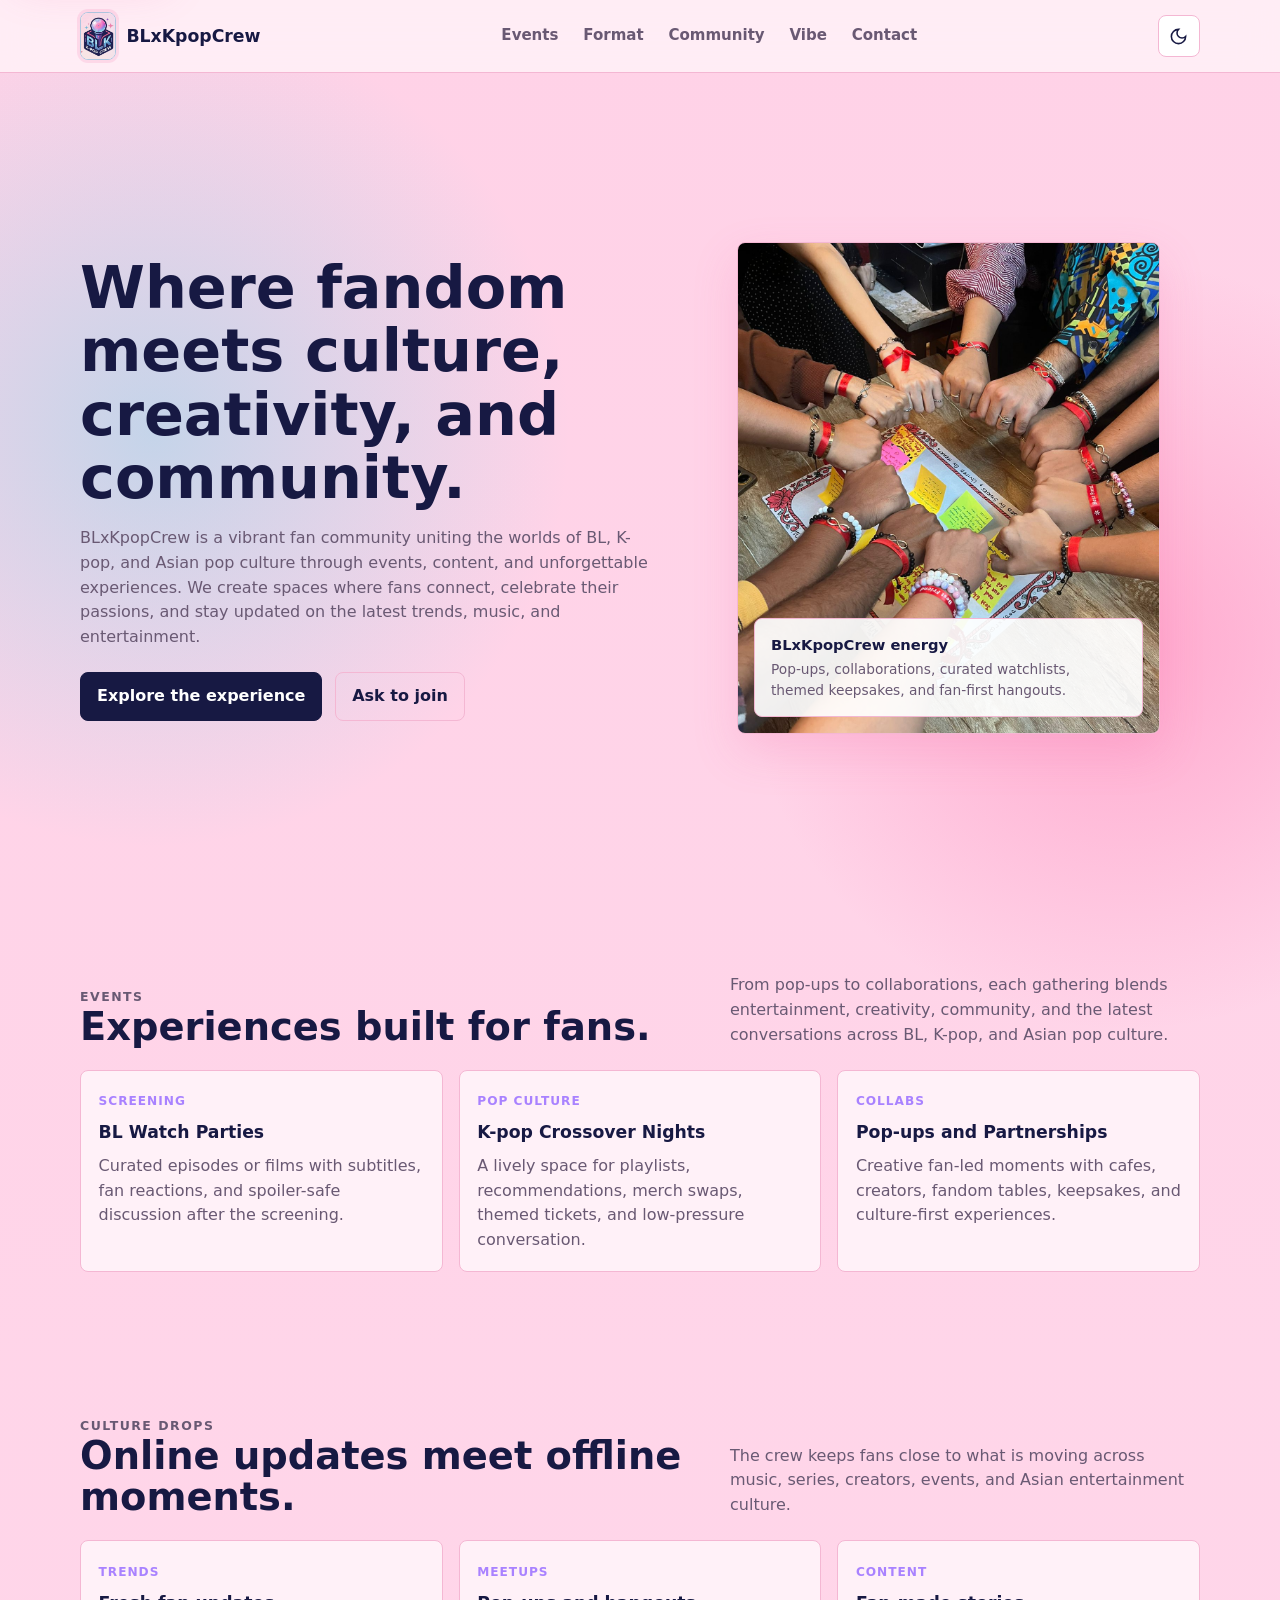
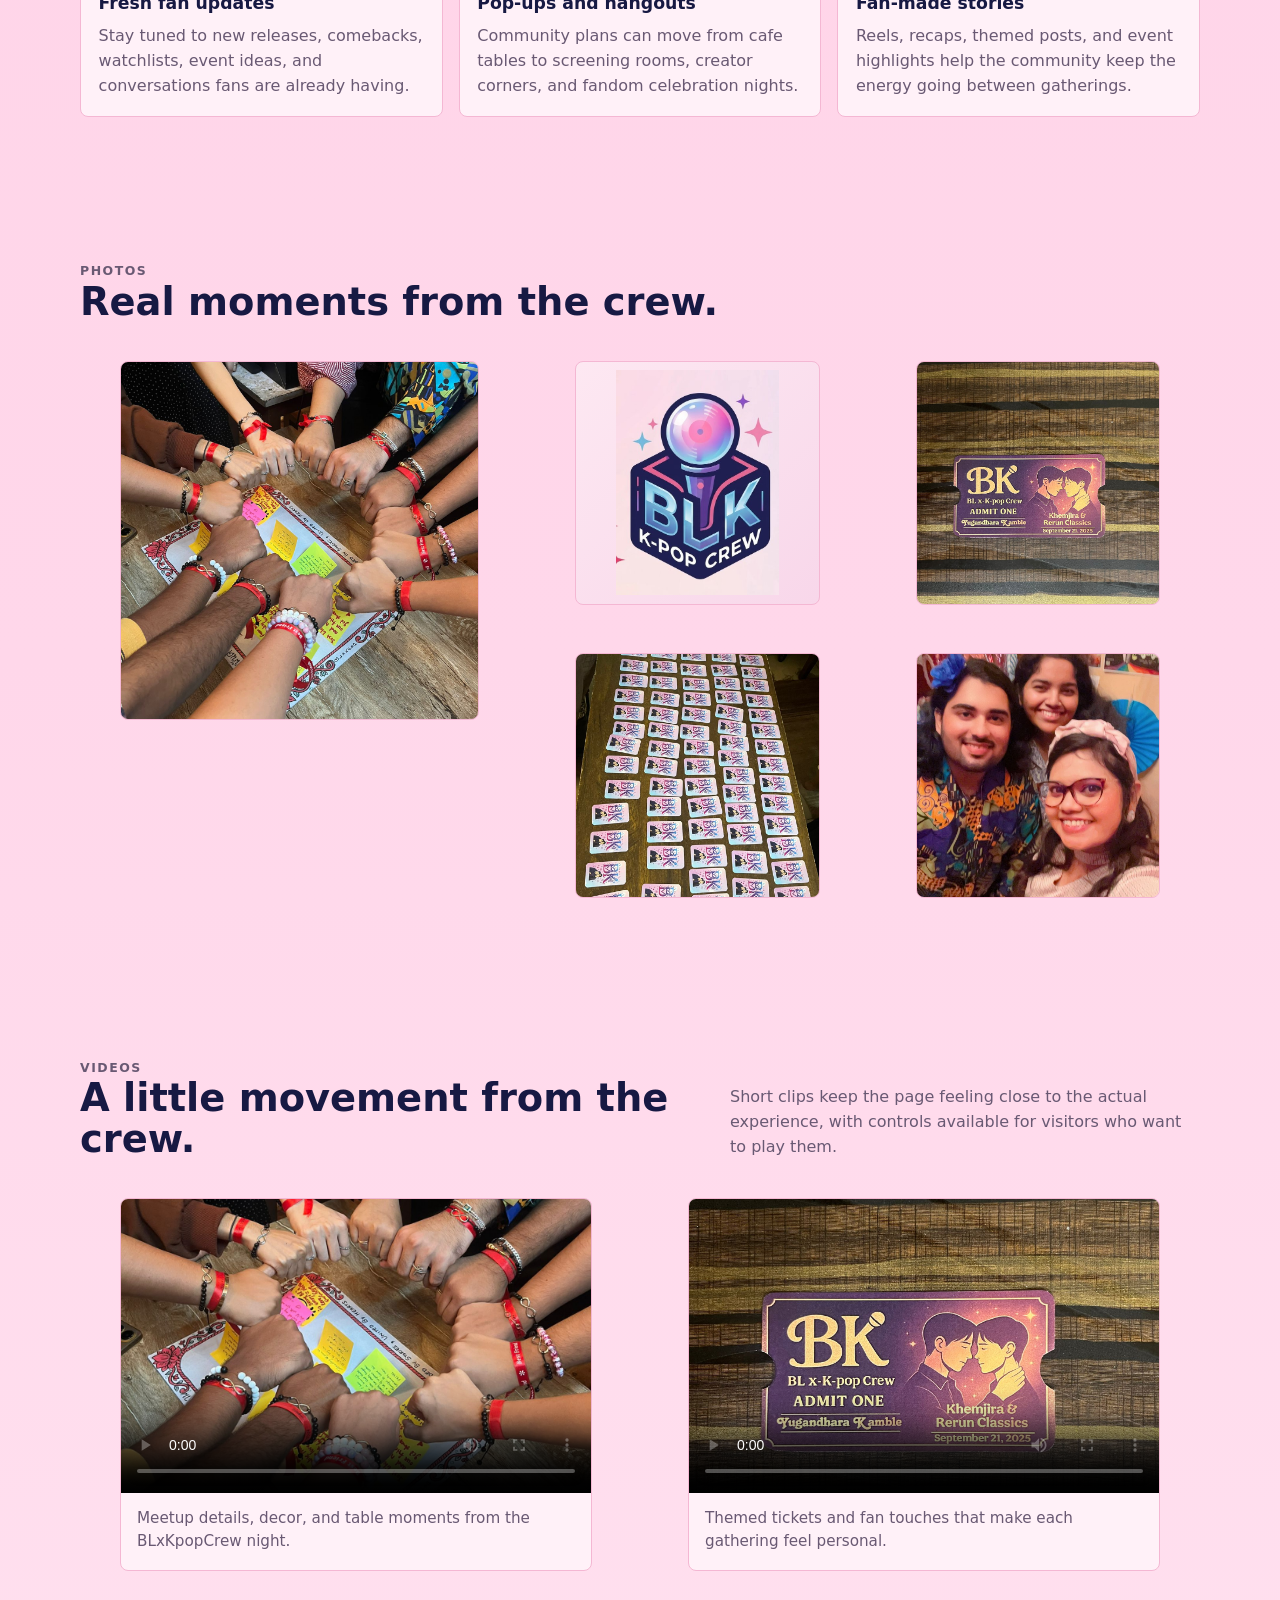
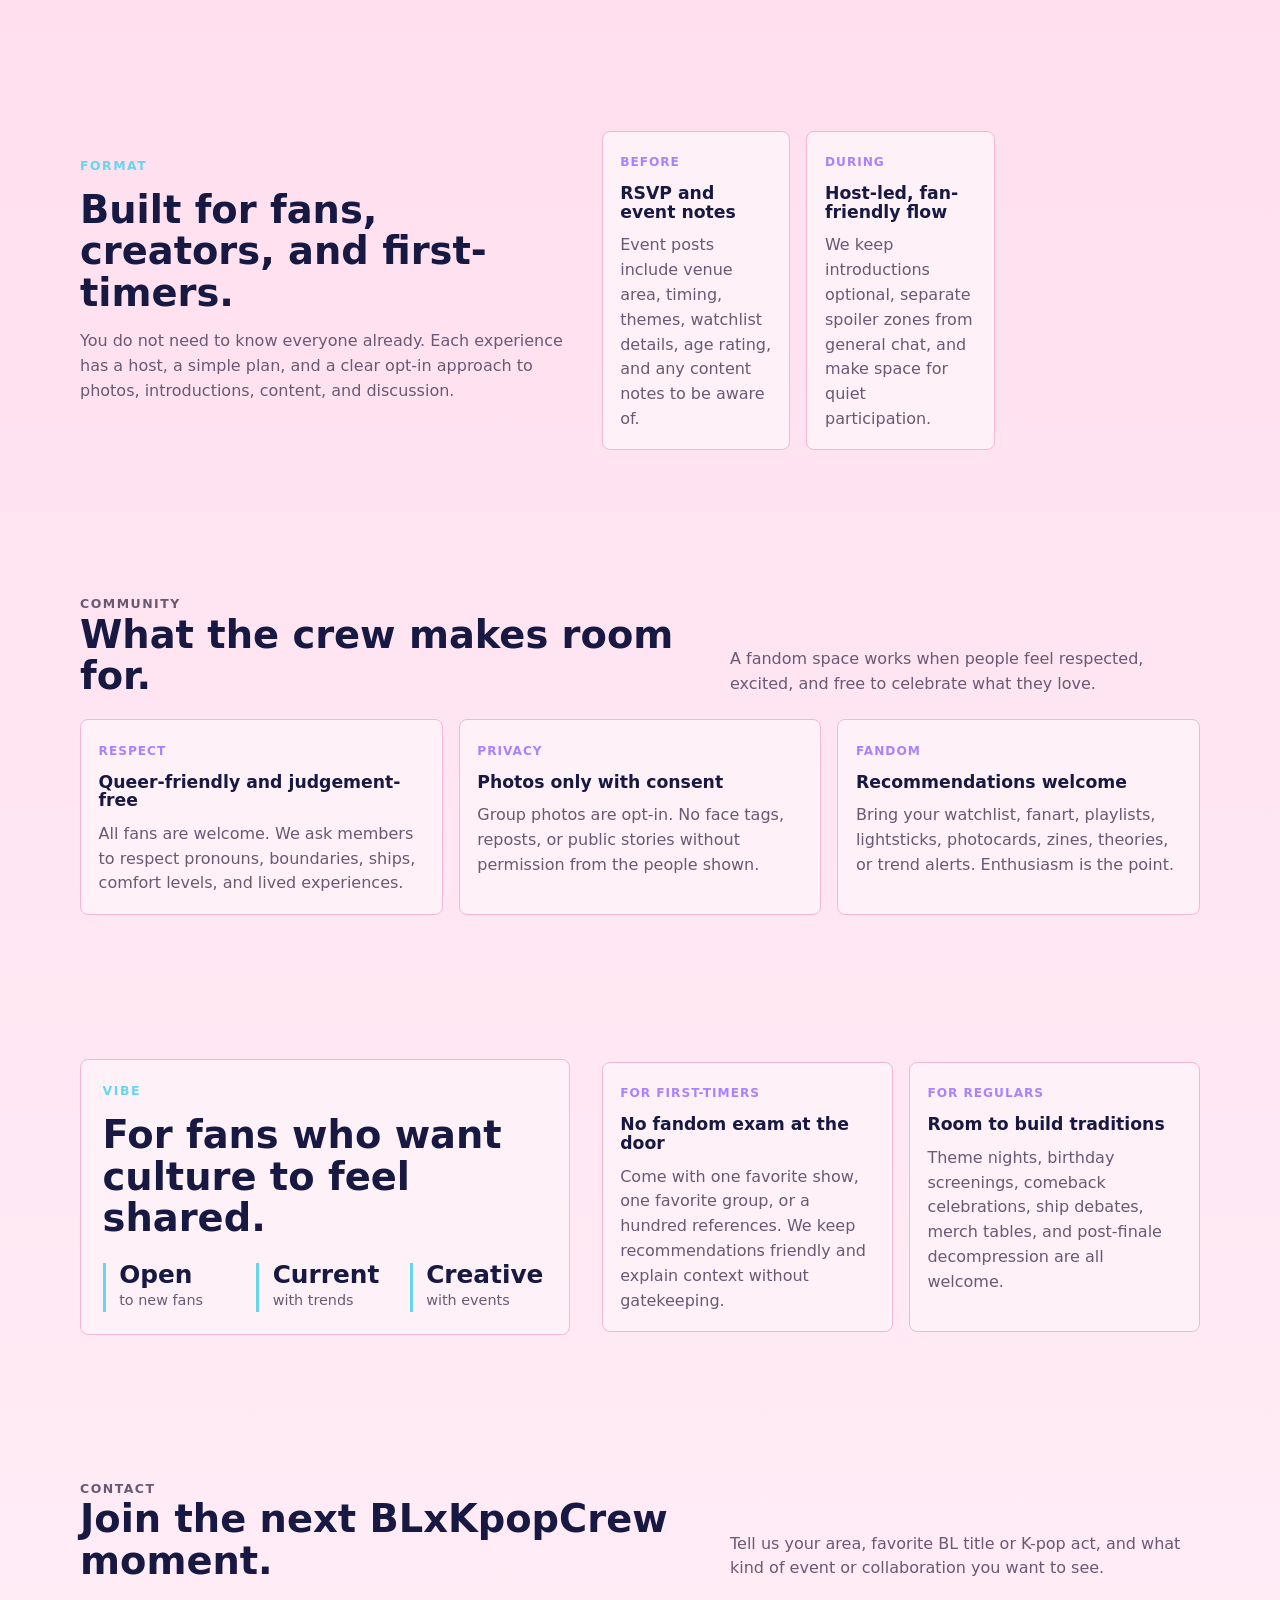
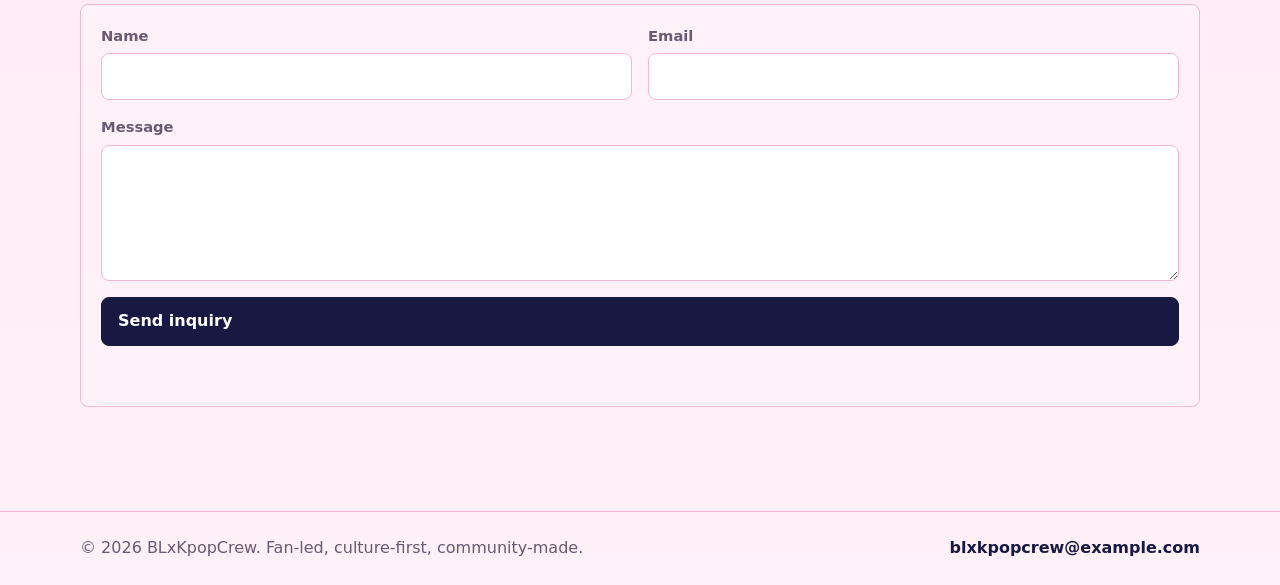
==== commit 16c4fcea: "feat: add logo and theme" ====
--- a/index.html
+++ b/index.html
@@ -3,45 +3,47 @@
 <head>
   <meta charset="UTF-8" />
   <meta name="viewport" content="width=device-width, initial-scale=1" />
-  <meta name="description" content="Mumbai BL Circle is a fan-led community for BL watch parties, cafe meetups, manga/manhwa discussions, and friendly fandom events across Mumbai." />
-  <meta name="theme-color" content="#fff7f0" />
-  <meta property="og:title" content="Mumbai BL Circle | Watch Parties & Meetups" />
-  <meta property="og:description" content="A Mumbai fan community for BL screenings, cafe hangouts, manga/manhwa clubs, and safe fandom meetups." />
+  <meta name="description" content="BLxKpopCrew is a vibrant fan community uniting BL, K-pop, and Asian pop culture through events, content, collaborations, and unforgettable experiences." />
+  <meta name="theme-color" content="#fde8f2" />
+  <meta property="og:title" content="BLxKpopCrew | BL, K-pop & Asian Pop Culture" />
+  <meta property="og:description" content="A vibrant fan community for BL, K-pop, Asian pop culture events, content, collaborations, and unforgettable fandom experiences." />
   <meta property="og:type" content="website" />
-  <meta property="og:image" content="https://images.unsplash.com/photo-1529253355930-ddbe423a2ac7?auto=format&fit=crop&w=1200&q=80" />
-  <title>Mumbai BL Circle | Watch Parties & Meetups</title>
+  <meta property="og:image" content="photos%20and%20videos/logo.jpg" />
+  <title>BLxKpopCrew | BL, K-pop & Asian Pop Culture</title>
 
   <style>
     :root {
       color-scheme: light;
-      --bg: #fff7f0;
-      --surface: #fffdf9;
+      --bg: #ffd7ea;
+      --surface: #fff1f8;
       --surface-strong: #ffffff;
-      --ink: #211a24;
-      --muted: #665d70;
-      --brand: #7b4ab8;
-      --brand-strong: #4d2b7a;
-      --sage: #0f8f8c;
-      --gold: #d97845;
-      --line: #eadfd6;
-      --shadow: 0 18px 45px rgba(67, 37, 83, 0.11);
-      --focus: 0 0 0 3px rgba(15, 143, 140, 0.34);
+      --ink: #171943;
+      --muted: #695973;
+      --brand: #ec5b9c;
+      --brand-strong: #171943;
+      --sage: #65d6ec;
+      --gold: #a982ff;
+      --rose: #ff6da9;
+      --line: #f4b7d3;
+      --shadow: 0 18px 45px rgba(236, 91, 156, 0.18);
+      --focus: 0 0 0 3px rgba(101, 214, 236, 0.4);
       --radius: 8px;
       --max: 1160px;
     }
 
     [data-theme="dark"] {
       color-scheme: dark;
-      --bg: #15121b;
-      --surface: #201b29;
-      --surface-strong: #292233;
-      --ink: #fff7ee;
-      --muted: #d2c6d9;
-      --brand: #c8a4ff;
-      --brand-strong: #e2cdff;
-      --sage: #76d0cc;
-      --gold: #f0a36f;
-      --line: #40384a;
+      --bg: #10122e;
+      --surface: #171943;
+      --surface-strong: #20265d;
+      --ink: #fff5fb;
+      --muted: #d9c7e2;
+      --brand: #ff70ad;
+      --brand-strong: #c8f6ff;
+      --sage: #78e9f8;
+      --gold: #b99bff;
+      --rose: #ff7cb5;
+      --line: #363b78;
       --shadow: 0 18px 45px rgba(0, 0, 0, 0.3);
       --focus: 0 0 0 3px rgba(197, 163, 223, 0.35);
     }
@@ -54,7 +56,10 @@
 
     body {
       margin: 0;
-      background: var(--bg);
+      background:
+        radial-gradient(circle at 12% 8%, rgba(101, 214, 236, 0.38), transparent 26rem),
+        radial-gradient(circle at 88% 12%, rgba(255, 109, 169, 0.42), transparent 24rem),
+        linear-gradient(180deg, #ffd2e7 0%, var(--bg) 42%, #fff1f8 100%);
       color: var(--ink);
       font-family: Inter, ui-sans-serif, system-ui, -apple-system, BlinkMacSystemFont, "Segoe UI", sans-serif;
       line-height: 1.55;
@@ -109,12 +114,15 @@
       letter-spacing: 0;
     }
 
-    .brand-mark {
-      background: linear-gradient(135deg, var(--brand), var(--sage));
-      border-radius: 50%;
-      display: inline-block;
-      height: 32px;
-      width: 32px;
+    .brand-logo {
+      background: var(--surface-strong);
+      border: 1px solid color-mix(in srgb, var(--sage) 50%, var(--line));
+      border-radius: var(--radius);
+      box-shadow: 0 0 0 3px color-mix(in srgb, var(--brand) 14%, transparent);
+      height: 48px;
+      object-fit: contain;
+      object-position: center;
+      width: 36px;
     }
 
     .nav-links {
@@ -172,10 +180,10 @@
     .hero {
       align-items: center;
       display: grid;
-      gap: 2.5rem;
+      gap: 2rem;
       grid-template-columns: minmax(0, 1fr) minmax(320px, 0.86fr);
       min-height: calc(100vh - 72px);
-      padding: 4rem 0 3rem;
+      padding: 2.4rem 0 2.25rem;
     }
 
     .eyebrow {
@@ -188,15 +196,15 @@
     }
 
     h1, h2, h3 { letter-spacing: 0; line-height: 1.08; margin: 0; }
-    h1 { font-size: clamp(2.8rem, 6vw, 5.7rem); max-width: 780px; }
+    h1 { font-size: clamp(2.15rem, 4.6vw, 4.35rem); max-width: 720px; }
     h2 { font-size: clamp(2rem, 3vw, 3.1rem); }
     h3 { font-size: 1.08rem; }
 
     .hero-copy {
       color: var(--muted);
-      font-size: clamp(1.05rem, 1.6vw, 1.28rem);
-      margin: 1.25rem 0 1.7rem;
-      max-width: 660px;
+      font-size: clamp(0.98rem, 1.25vw, 1.12rem);
+      margin: 1rem 0 1.35rem;
+      max-width: 620px;
     }
 
     .button-row { display: flex; flex-wrap: wrap; gap: 0.8rem; }
@@ -229,15 +237,17 @@
     }
 
     .hero-media {
-      aspect-ratio: 4 / 5;
+      aspect-ratio: 4 / 4.65;
       border: 1px solid var(--line);
       border-radius: var(--radius);
       box-shadow: var(--shadow);
       overflow: hidden;
       position: relative;
-    }
-
-    .hero-media img {
+      max-height: calc(100vh - 128px);
+    }
+
+    .hero-media img,
+    .hero-media video {
       height: 100%;
       object-fit: cover;
       width: 100%;
@@ -332,6 +342,42 @@
 
     .photo:hover img { transform: scale(1.035); }
 
+    .logo-photo {
+      background: linear-gradient(135deg, #fde8f2, #f8d7ea);
+    }
+
+    .logo-photo img {
+      object-fit: contain;
+      padding: 0.55rem;
+    }
+
+    .video-grid {
+      display: grid;
+      gap: 1rem;
+      grid-template-columns: 1fr 1fr;
+    }
+
+    .video-card {
+      background: var(--surface);
+      border: 1px solid var(--line);
+      border-radius: var(--radius);
+      overflow: hidden;
+    }
+
+    .video-card video {
+      aspect-ratio: 16 / 10;
+      background: var(--brand-strong);
+      display: block;
+      object-fit: cover;
+      width: 100%;
+    }
+
+    .video-card figcaption {
+      color: var(--muted);
+      font-size: 0.95rem;
+      padding: 0.85rem 1rem 1rem;
+    }
+
     .split {
       align-items: center;
       display: grid;
@@ -419,6 +465,17 @@
 
     textarea { min-height: 136px; resize: vertical; }
     .full { grid-column: 1 / -1; }
+
+    .form-status {
+      color: var(--muted);
+      font-size: 0.92rem;
+      font-weight: 700;
+      margin: 0;
+      min-height: 1.5rem;
+    }
+
+    .form-status.is-success { color: #137f8f; }
+    .form-status.is-error { color: #b92564; }
 
     .site-footer {
       border-top: 1px solid var(--line);
@@ -438,6 +495,7 @@
     }
 
     .footer-wrap a { color: var(--brand-strong); font-weight: 750; }
+    .footer-contact { color: var(--brand-strong); font-weight: 750; }
 
     @media (max-width: 900px) {
       .hero,
@@ -448,11 +506,11 @@
 
       .hero {
         min-height: auto;
-        padding-top: 3rem;
+        padding-top: 2rem;
       }
 
       .hero-media { aspect-ratio: 16 / 10; }
-      .grid, .quote-grid { grid-template-columns: 1fr 1fr; }
+      .grid, .quote-grid, .video-grid { grid-template-columns: 1fr 1fr; }
       .media-grid { grid-template-columns: 1fr 1fr; }
     }
 
@@ -475,11 +533,11 @@
       .nav-links.is-open { display: grid; }
       .nav-links a { padding: 0.75rem; }
       .section-head { align-items: start; display: grid; }
-      .grid, .quote-grid, .media-grid, .stats { grid-template-columns: 1fr; }
+      .grid, .quote-grid, .media-grid, .stats, .video-grid { grid-template-columns: 1fr; }
       .photo:first-child { grid-row: auto; }
       .hero-note { position: static; max-width: none; border-radius: 0; border-width: 1px 0 0; }
       .hero-media { aspect-ratio: auto; }
-      .hero-media img { aspect-ratio: 4 / 3; }
+      .hero-media img, .hero-media video { aspect-ratio: 4 / 3; }
     }
   </style>
 </head>
@@ -488,9 +546,9 @@
 
   <header class="site-header">
     <div class="nav-wrap">
-      <a class="brand" href="#home" aria-label="Mumbai BL Circle home">
-        <span class="brand-mark" aria-hidden="true"></span>
-        <span>Mumbai BL Circle</span>
+      <a class="brand" href="#home" aria-label="BLxKpopCrew home">
+        <img class="brand-logo" src="photos%20and%20videos/logo.jpg" alt="" width="498" height="689" />
+        <span>BLxKpopCrew</span>
       </a>
 
       <nav aria-label="Main navigation">
@@ -521,20 +579,19 @@
   <main id="main" class="page-shell">
     <section class="hero" id="home" aria-labelledby="home-title">
       <div>
-        <p class="eyebrow">Mumbai fan meetups for BL lovers</p>
-        <h1 id="home-title">Watch, discuss, and celebrate BL together.</h1>
-        <p class="hero-copy">Mumbai BL Circle hosts friendly watch parties, cafe meetups, manga and manhwa discussions, birthday screenings, and fandom nights for people who want a warm, respectful space to enjoy Boys' Love stories.</p>
+        <h1 id="home-title">Where fandom meets culture, creativity, and community.</h1>
+        <p class="hero-copy">BLxKpopCrew is a vibrant fan community uniting the worlds of BL, K-pop, and Asian pop culture through events, content, and unforgettable experiences. We create spaces where fans connect, celebrate their passions, and stay updated on the latest trends, music, and entertainment.</p>
         <div class="button-row">
-          <a class="btn" href="#events">See upcoming formats</a>
+          <a class="btn" href="#events">Explore the experience</a>
           <a class="btn secondary" href="#contact">Ask to join</a>
         </div>
       </div>
 
       <figure class="hero-media">
-        <img src="https://images.unsplash.com/photo-1529253355930-ddbe423a2ac7?auto=format&fit=crop&w=900&q=80" alt="People watching a film screening together" width="900" height="1125" fetchpriority="high" />
+        <img src="photos%20and%20videos/1000172856.jpg" alt="BLxKpopCrew members showing matching friendship bracelets around a fandom table" width="1200" height="1600" fetchpriority="high" />
         <figcaption class="hero-note">
-          <strong>Weekend watch parties in Mumbai</strong>
-          <span>Small groups, curated episodes, spoiler-safe chats, and post-screening hangouts.</span>
+          <strong>BLxKpopCrew energy</strong>
+          <span>Pop-ups, collaborations, curated watchlists, themed keepsakes, and fan-first hangouts.</span>
         </figcaption>
       </figure>
     </section>
@@ -543,25 +600,25 @@
       <div class="section-head">
         <div>
           <p class="eyebrow">Events</p>
-          <h2 id="events-title">Meetups that feel easy to join.</h2>
+          <h2 id="events-title">Experiences built for fans.</h2>
         </div>
-        <p>Events are planned with clear age ratings, content notes, venue details, and group guidelines so first-timers know exactly what to expect.</p>
+        <p>From pop-ups to collaborations, each gathering blends entertainment, creativity, community, and the latest conversations across BL, K-pop, and Asian pop culture.</p>
       </div>
       <div class="grid">
         <article class="card">
           <span class="tag">Screening</span>
-          <h3>BL Watch Party</h3>
-          <p>Curated episodes or films with subtitles, quick breaks, and a spoiler-safe discussion after the screening.</p>
-        </article>
-        <article class="card">
-          <span class="tag">Cafe meetup</span>
-          <h3>Bandra Fandom Table</h3>
-          <p>A casual cafe hangout for introductions, recommendations, merch swaps, and low-pressure conversation.</p>
-        </article>
-        <article class="card">
-          <span class="tag">Reading club</span>
-          <h3>Manga & Manhwa Circle</h3>
-          <p>Monthly themed discussions across Thai, Japanese, Korean, Taiwanese, and indie BL picks.</p>
+          <h3>BL Watch Parties</h3>
+          <p>Curated episodes or films with subtitles, fan reactions, and spoiler-safe discussion after the screening.</p>
+        </article>
+        <article class="card">
+          <span class="tag">Pop culture</span>
+          <h3>K-pop Crossover Nights</h3>
+          <p>A lively space for playlists, recommendations, merch swaps, themed tickets, and low-pressure conversation.</p>
+        </article>
+        <article class="card">
+          <span class="tag">Collabs</span>
+          <h3>Pop-ups and Partnerships</h3>
+          <p>Creative fan-led moments with cafes, creators, fandom tables, keepsakes, and culture-first experiences.</p>
         </article>
       </div>
     </section>
@@ -569,26 +626,26 @@
     <section class="section-block" aria-labelledby="locations-title">
       <div class="section-head">
         <div>
-          <p class="eyebrow">Mumbai zones</p>
-          <h2 id="locations-title">Planned around easy travel.</h2>
+          <p class="eyebrow">Culture drops</p>
+          <h2 id="locations-title">Online updates meet offline moments.</h2>
         </div>
-        <p>Meetup locations rotate based on member comfort, transit access, screening needs, and venue privacy.</p>
+        <p>The crew keeps fans close to what is moving across music, series, creators, events, and Asian entertainment culture.</p>
       </div>
       <div class="grid">
         <article class="card">
-          <span class="tag">Western line</span>
-          <h3>Bandra, Khar, Andheri</h3>
-          <p>Cafe tables, small screening rooms, and after-work fandom hangouts for weeknight plans.</p>
-        </article>
-        <article class="card">
-          <span class="tag">Central access</span>
-          <h3>Dadar, Lower Parel, Powai</h3>
-          <p>Midpoint options for weekend watch parties, birthday screenings, and bigger group meets.</p>
-        </article>
-        <article class="card">
-          <span class="tag">Online bridge</span>
-          <h3>Pre-meet watchlists</h3>
-          <p>Short online polls help choose titles, episode counts, subtitle preferences, and content notes.</p>
+          <span class="tag">Trends</span>
+          <h3>Fresh fan updates</h3>
+          <p>Stay tuned to new releases, comebacks, watchlists, event ideas, and conversations fans are already having.</p>
+        </article>
+        <article class="card">
+          <span class="tag">Meetups</span>
+          <h3>Pop-ups and hangouts</h3>
+          <p>Community plans can move from cafe tables to screening rooms, creator corners, and fandom celebration nights.</p>
+        </article>
+        <article class="card">
+          <span class="tag">Content</span>
+          <h3>Fan-made stories</h3>
+          <p>Reels, recaps, themed posts, and event highlights help the community keep the energy going between gatherings.</p>
         </article>
       </div>
     </section>
@@ -597,33 +654,57 @@
       <div class="section-head">
         <div>
           <p class="eyebrow">Photos</p>
-          <h2 id="gallery-title">Mumbai nights, screens, cafes, and fandom tables.</h2>
+          <h2 id="gallery-title">Real moments from the crew.</h2>
         </div>
       </div>
       <div class="media-grid">
-        <figure class="photo"><img loading="lazy" src="https://images.unsplash.com/photo-1566552881560-0be862a7c445?auto=format&fit=crop&w=900&q=80" alt="Mumbai skyline and sea link at dusk" width="900" height="900" /></figure>
-        <figure class="photo"><img loading="lazy" src="https://images.unsplash.com/photo-1489599849927-2ee91cede3ba?auto=format&fit=crop&w=600&q=80" alt="Cinema seats before a screening" width="600" height="600" /></figure>
-        <figure class="photo"><img loading="lazy" src="https://images.unsplash.com/photo-1517248135467-4c7edcad34c4?auto=format&fit=crop&w=600&q=80" alt="Cafe tables set for a group meetup" width="600" height="600" /></figure>
-        <figure class="photo"><img loading="lazy" src="https://images.unsplash.com/photo-1519682337058-a94d519337bc?auto=format&fit=crop&w=600&q=80" alt="Open books and notes on a table" width="600" height="600" /></figure>
-        <figure class="photo"><img loading="lazy" src="https://images.unsplash.com/photo-1511795409834-ef04bbd61622?auto=format&fit=crop&w=600&q=80" alt="Friends gathered at a social event" width="600" height="600" /></figure>
+        <figure class="photo"><img loading="lazy" src="photos%20and%20videos/1000172856.jpg" alt="Members showing matching bracelets around a BL and K-pop meetup table" width="1200" height="1600" /></figure>
+        <figure class="photo logo-photo"><img loading="lazy" src="photos%20and%20videos/logo.jpg" alt="BLxKpopCrew microphone logo in pink, cyan, and midnight blue" width="498" height="689" /></figure>
+        <figure class="photo"><img loading="lazy" src="photos%20and%20videos/1000172854.jpg" alt="Purple BL x K-pop Crew admit one event ticket" width="1600" height="1200" /></figure>
+        <figure class="photo"><img loading="lazy" src="photos%20and%20videos/1000172849.jpg" alt="Rows of printed BL x K-pop Crew keepsake cards on a wooden table" width="900" height="1600" /></figure>
+        <figure class="photo"><img loading="lazy" src="photos%20and%20videos/1000172855.jpg" alt="Smiling BLxKpopCrew members at a themed fandom meetup" width="900" height="1600" /></figure>
+      </div>
+    </section>
+
+    <section class="section-block" aria-labelledby="video-title">
+      <div class="section-head">
+        <div>
+          <p class="eyebrow">Videos</p>
+          <h2 id="video-title">A little movement from the crew.</h2>
+        </div>
+        <p>Short clips keep the page feeling close to the actual experience, with controls available for visitors who want to play them.</p>
+      </div>
+      <div class="video-grid">
+        <figure class="video-card">
+          <video controls preload="metadata" poster="photos%20and%20videos/1000172856.jpg">
+            <source src="photos%20and%20videos/1000172851.mp4" type="video/mp4" />
+          </video>
+          <figcaption>Meetup details, decor, and table moments from the BLxKpopCrew night.</figcaption>
+        </figure>
+        <figure class="video-card">
+          <video controls preload="metadata" poster="photos%20and%20videos/1000172854.jpg">
+            <source src="photos%20and%20videos/1000172852.mp4" type="video/mp4" />
+          </video>
+          <figcaption>Themed tickets and fan touches that make each gathering feel personal.</figcaption>
+        </figure>
       </div>
     </section>
 
     <section class="section-block split" id="format" aria-labelledby="format-title">
       <div>
         <p class="eyebrow">Format</p>
-        <h2 id="format-title">Built for fans, introverts, and first-timers.</h2>
-        <p class="hero-copy">You do not need to know everyone already. Each meetup has a host, a simple plan, and a clear opt-in approach to photos, introductions, and discussion.</p>
+        <h2 id="format-title">Built for fans, creators, and first-timers.</h2>
+        <p class="hero-copy">You do not need to know everyone already. Each experience has a host, a simple plan, and a clear opt-in approach to photos, introductions, content, and discussion.</p>
       </div>
       <div class="grid">
         <article class="card">
           <span class="tag">Before</span>
-          <h3>RSVP and content notes</h3>
-          <p>Event posts include venue area, timing, watchlist, language/subtitle info, age rating, and any themes to be aware of.</p>
+          <h3>RSVP and event notes</h3>
+          <p>Event posts include venue area, timing, themes, watchlist details, age rating, and any content notes to be aware of.</p>
         </article>
         <article class="card">
           <span class="tag">During</span>
-          <h3>Host-led, spoiler-safe flow</h3>
+          <h3>Host-led, fan-friendly flow</h3>
           <p>We keep introductions optional, separate spoiler zones from general chat, and make space for quiet participation.</p>
         </article>
       </div>
@@ -633,9 +714,9 @@
       <div class="section-head">
         <div>
           <p class="eyebrow">Community</p>
-          <h2 id="community-title">What we make room for.</h2>
+          <h2 id="community-title">What the crew makes room for.</h2>
         </div>
-        <p>A fandom space works when people feel respected. These are the defaults we build every meetup around.</p>
+        <p>A fandom space works when people feel respected, excited, and free to celebrate what they love.</p>
       </div>
       <div class="grid">
         <article class="card">
@@ -651,7 +732,7 @@
         <article class="card">
           <span class="tag">Fandom</span>
           <h3>Recommendations welcome</h3>
-          <p>Bring your watchlist, fanart, playlists, lightsticks, photocards, zines, or theories. Enthusiasm is the point.</p>
+          <p>Bring your watchlist, fanart, playlists, lightsticks, photocards, zines, theories, or trend alerts. Enthusiasm is the point.</p>
         </article>
       </div>
     </section>
@@ -659,23 +740,23 @@
     <section class="section-block split" id="vibe" aria-labelledby="vibe-title">
       <div class="panel">
         <p class="eyebrow">Vibe</p>
-        <h2 id="vibe-title">For people who want to enjoy BL offline, too.</h2>
-        <div class="stats" aria-label="Mumbai BL Circle meetup values">
+        <h2 id="vibe-title">For fans who want culture to feel shared.</h2>
+        <div class="stats" aria-label="BLxKpopCrew community values">
           <div class="stat"><strong>Open</strong><span>to new fans</span></div>
-          <div class="stat"><strong>Clear</strong><span>about content</span></div>
-          <div class="stat"><strong>Careful</strong><span>with photos</span></div>
+          <div class="stat"><strong>Current</strong><span>with trends</span></div>
+          <div class="stat"><strong>Creative</strong><span>with events</span></div>
         </div>
       </div>
       <div class="quote-grid">
         <article class="card">
           <span class="tag">For first-timers</span>
           <h3>No fandom exam at the door</h3>
-          <p>Come with one favorite show or a hundred. We keep recommendations friendly and explain context without gatekeeping.</p>
+          <p>Come with one favorite show, one favorite group, or a hundred references. We keep recommendations friendly and explain context without gatekeeping.</p>
         </article>
         <article class="card">
           <span class="tag">For regulars</span>
           <h3>Room to build traditions</h3>
-          <p>Theme nights, birthday screenings, ship debates, merch tables, and post-finale decompression are all welcome.</p>
+          <p>Theme nights, birthday screenings, comeback celebrations, ship debates, merch tables, and post-finale decompression are all welcome.</p>
         </article>
       </div>
     </section>
@@ -684,11 +765,11 @@
       <div class="section-head">
         <div>
           <p class="eyebrow">Contact</p>
-          <h2 id="contact-title">Join the next Mumbai meetup.</h2>
+          <h2 id="contact-title">Join the next BLxKpopCrew moment.</h2>
         </div>
-        <p>Tell us your area, favorite BL title, and what kind of event you want to attend. The form opens your email client, so it works on GitHub Pages without a backend.</p>
-      </div>
-      <form class="contact" id="contact-form">
+        <p>Tell us your area, favorite BL title or K-pop act, and what kind of event or collaboration you want to see.</p>
+      </div>
+      <form class="contact" id="contact-form" action="https://formspree.io/f/YOUR_FORM_ID" method="POST">
         <label>Name
           <input name="name" autocomplete="name" required />
         </label>
@@ -698,15 +779,17 @@
         <label class="full">Message
           <textarea name="message" required></textarea>
         </label>
+        <input type="hidden" name="_subject" value="New BLxKpopCrew inquiry" />
         <button class="btn full" type="submit">Send inquiry</button>
+        <p class="form-status full" id="form-status" role="status" aria-live="polite"></p>
       </form>
     </section>
   </main>
 
   <footer class="site-footer">
     <div class="footer-wrap">
-      <span>&copy; 2026 Mumbai BL Circle. Fan-led, consent-first, Mumbai-based.</span>
-      <a href="mailto:mumbaiblcircle@example.com">mumbaiblcircle@example.com</a>
+      <span>&copy; 2026 BLxKpopCrew. Fan-led, culture-first, community-made.</span>
+      <span class="footer-contact">blxkpopcrew@example.com</span>
     </div>
   </footer>
 
@@ -763,16 +846,43 @@
 
     sections.forEach((section) => observer.observe(section));
 
-    document.getElementById("contact-form").addEventListener("submit", (event) => {
+    document.getElementById("contact-form").addEventListener("submit", async (event) => {
       event.preventDefault();
-      const form = new FormData(event.currentTarget);
-      const subject = encodeURIComponent("Mumbai BL Circle inquiry from " + form.get("name"));
-      const body = encodeURIComponent(
-        "Name: " + form.get("name") + "\n" +
-        "Email: " + form.get("email") + "\n\n" +
-        form.get("message")
-      );
-      window.location.href = "mailto:mumbaiblcircle@example.com?subject=" + subject + "&body=" + body;
+      const form = event.currentTarget;
+      const status = document.getElementById("form-status");
+      const submitButton = form.querySelector("button[type='submit']");
+
+      status.className = "form-status full";
+
+      if (form.action.includes("YOUR_FORM_ID")) {
+        status.textContent = "Connect a Formspree form ID before publishing this form.";
+        status.classList.add("is-error");
+        return;
+      }
+
+      submitButton.disabled = true;
+      submitButton.textContent = "Sending...";
+      status.textContent = "Sending your inquiry...";
+
+      try {
+        const response = await fetch(form.action, {
+          method: "POST",
+          body: new FormData(form),
+          headers: { Accept: "application/json" }
+        });
+
+        if (!response.ok) throw new Error("Form submission failed");
+
+        form.reset();
+        status.textContent = "Thanks. Your inquiry has been sent.";
+        status.classList.add("is-success");
+      } catch (error) {
+        status.textContent = "Something went wrong. Please try again in a moment.";
+        status.classList.add("is-error");
+      } finally {
+        submitButton.disabled = false;
+        submitButton.textContent = "Send inquiry";
+      }
     });
   </script>
 </body>
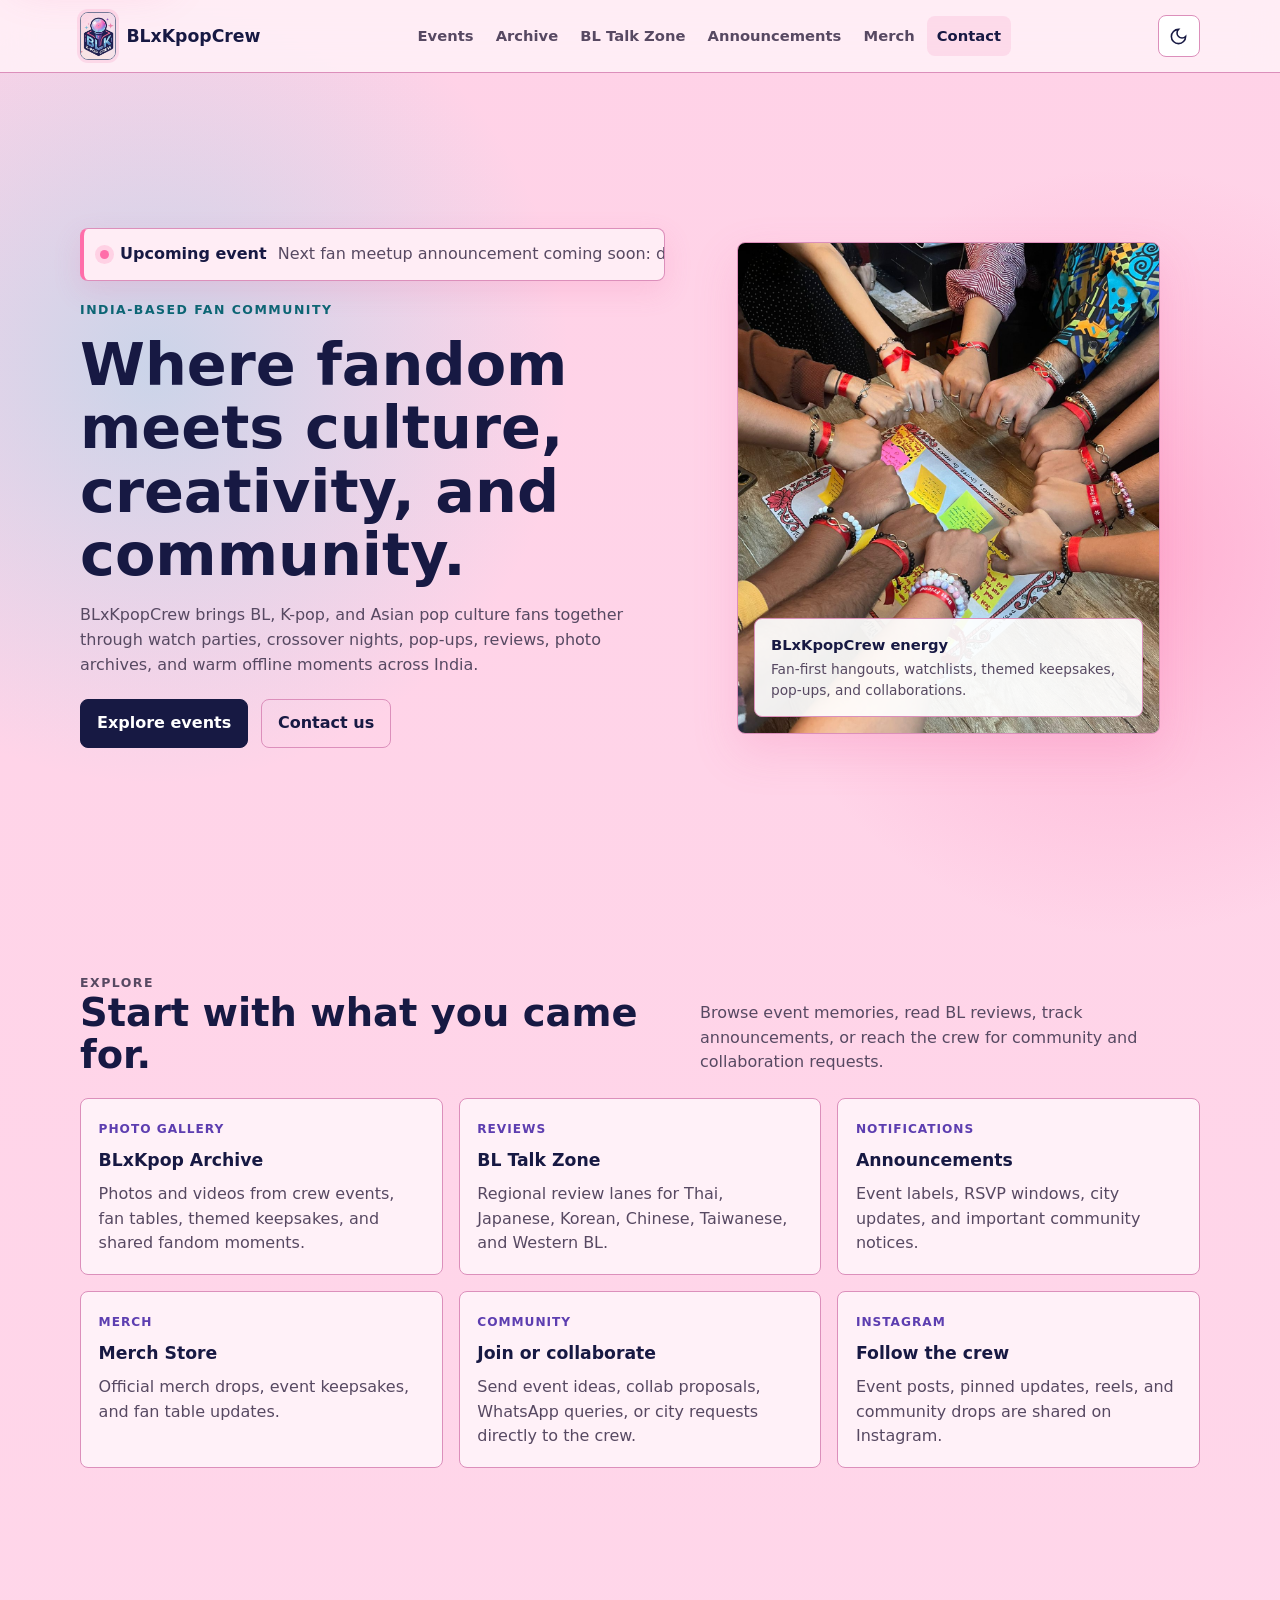
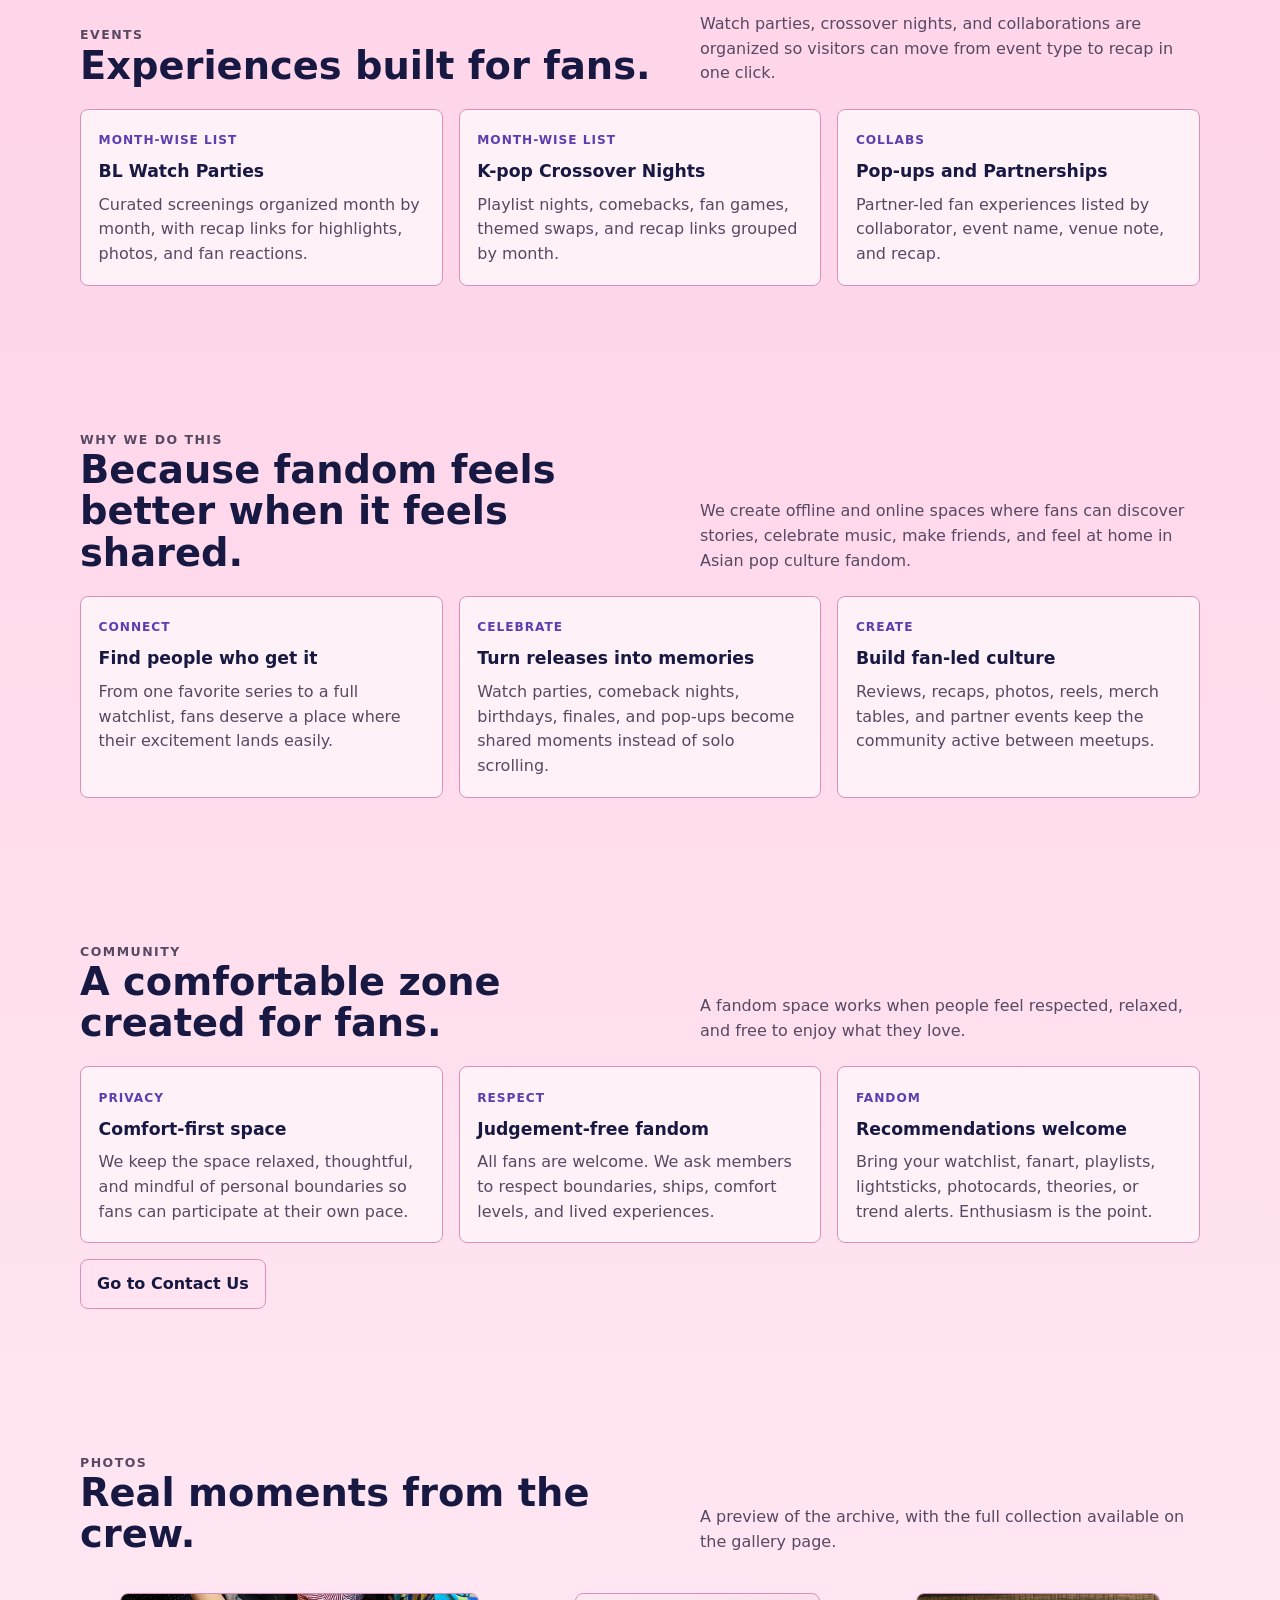
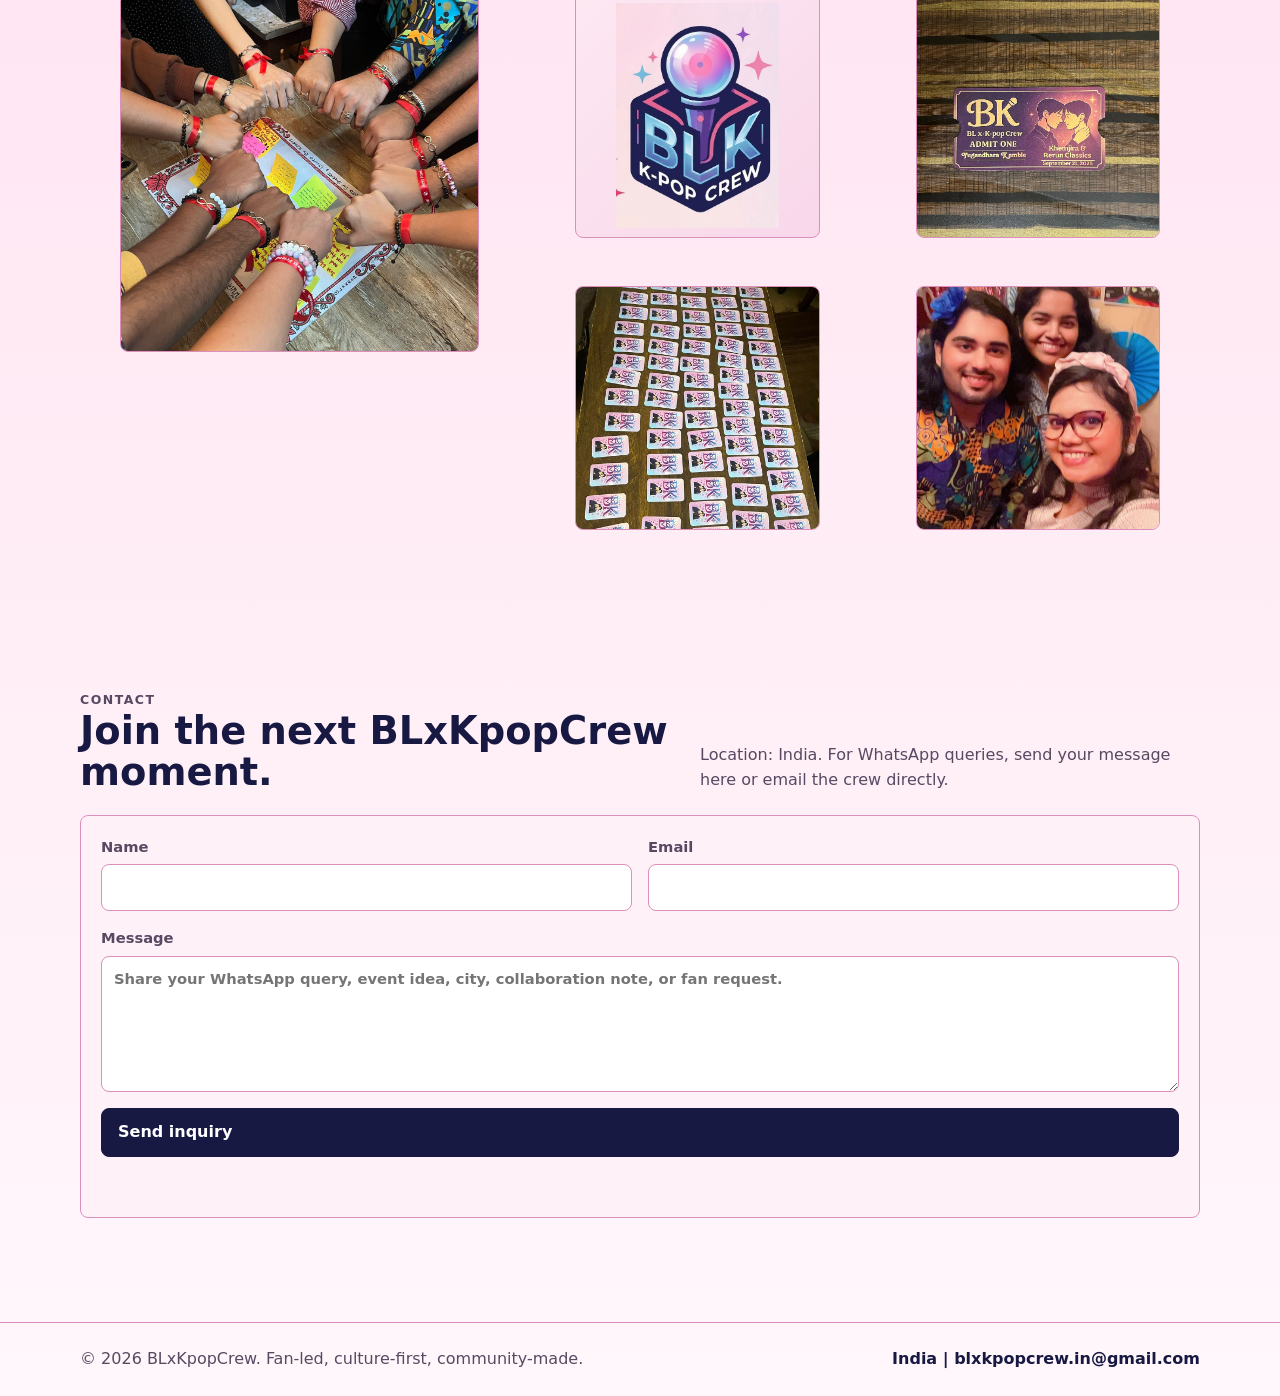
==== commit 4c59ff3c: "feat: added new sections" ====
--- a/index.html
+++ b/index.html
@@ -3,561 +3,33 @@
 <head>
   <meta charset="UTF-8" />
   <meta name="viewport" content="width=device-width, initial-scale=1" />
-  <meta name="description" content="BLxKpopCrew is a vibrant fan community uniting BL, K-pop, and Asian pop culture through events, content, collaborations, and unforgettable experiences." />
+  <meta name="description" content="BLxKpopCrew is an India-based fan community uniting BL, K-pop, and Asian pop culture through events, reviews, photo archives, announcements, and collaborations." />
   <meta name="theme-color" content="#fde8f2" />
   <meta property="og:title" content="BLxKpopCrew | BL, K-pop & Asian Pop Culture" />
-  <meta property="og:description" content="A vibrant fan community for BL, K-pop, Asian pop culture events, content, collaborations, and unforgettable fandom experiences." />
+  <meta property="og:description" content="India-based BL and K-pop fan community for events, reviews, announcements, archives, and fandom moments." />
   <meta property="og:type" content="website" />
   <meta property="og:image" content="photos%20and%20videos/logo.jpg" />
   <title>BLxKpopCrew | BL, K-pop & Asian Pop Culture</title>
-
-  <style>
-    :root {
-      color-scheme: light;
-      --bg: #ffd7ea;
-      --surface: #fff1f8;
-      --surface-strong: #ffffff;
-      --ink: #171943;
-      --muted: #695973;
-      --brand: #ec5b9c;
-      --brand-strong: #171943;
-      --sage: #65d6ec;
-      --gold: #a982ff;
-      --rose: #ff6da9;
-      --line: #f4b7d3;
-      --shadow: 0 18px 45px rgba(236, 91, 156, 0.18);
-      --focus: 0 0 0 3px rgba(101, 214, 236, 0.4);
-      --radius: 8px;
-      --max: 1160px;
-    }
-
-    [data-theme="dark"] {
-      color-scheme: dark;
-      --bg: #10122e;
-      --surface: #171943;
-      --surface-strong: #20265d;
-      --ink: #fff5fb;
-      --muted: #d9c7e2;
-      --brand: #ff70ad;
-      --brand-strong: #c8f6ff;
-      --sage: #78e9f8;
-      --gold: #b99bff;
-      --rose: #ff7cb5;
-      --line: #363b78;
-      --shadow: 0 18px 45px rgba(0, 0, 0, 0.3);
-      --focus: 0 0 0 3px rgba(197, 163, 223, 0.35);
-    }
-
-    * { box-sizing: border-box; }
-    html { scroll-behavior: smooth; }
-    @media (prefers-reduced-motion: reduce) {
-      *, *::before, *::after { animation-duration: 0.01ms !important; scroll-behavior: auto !important; transition-duration: 0.01ms !important; }
-    }
-
-    body {
-      margin: 0;
-      background:
-        radial-gradient(circle at 12% 8%, rgba(101, 214, 236, 0.38), transparent 26rem),
-        radial-gradient(circle at 88% 12%, rgba(255, 109, 169, 0.42), transparent 24rem),
-        linear-gradient(180deg, #ffd2e7 0%, var(--bg) 42%, #fff1f8 100%);
-      color: var(--ink);
-      font-family: Inter, ui-sans-serif, system-ui, -apple-system, BlinkMacSystemFont, "Segoe UI", sans-serif;
-      line-height: 1.55;
-      text-rendering: optimizeLegibility;
-    }
-
-    a { color: inherit; text-decoration: none; }
-    img { display: block; max-width: 100%; }
-    button, input, textarea { font: inherit; }
-    :focus-visible { border-radius: var(--radius); box-shadow: var(--focus); outline: 0; }
-
-    .skip-link {
-      background: var(--surface-strong);
-      border: 1px solid var(--line);
-      border-radius: var(--radius);
-      box-shadow: var(--shadow);
-      left: 1rem;
-      padding: 0.65rem 0.9rem;
-      position: absolute;
-      top: -5rem;
-      z-index: 10;
-    }
-
-    .skip-link:focus { top: 1rem; }
-
-    .site-header {
-      backdrop-filter: blur(18px);
-      background: color-mix(in srgb, var(--surface) 88%, transparent);
-      border-bottom: 1px solid var(--line);
-      position: sticky;
-      top: 0;
-      z-index: 5;
-    }
-
-    .nav-wrap {
-      align-items: center;
-      display: flex;
-      gap: 1rem;
-      justify-content: space-between;
-      margin: 0 auto;
-      max-width: var(--max);
-      min-height: 72px;
-      padding: 0 1.25rem;
-    }
-
-    .brand {
-      align-items: center;
-      display: inline-flex;
-      font-size: 1.08rem;
-      font-weight: 800;
-      gap: 0.65rem;
-      letter-spacing: 0;
-    }
-
-    .brand-logo {
-      background: var(--surface-strong);
-      border: 1px solid color-mix(in srgb, var(--sage) 50%, var(--line));
-      border-radius: var(--radius);
-      box-shadow: 0 0 0 3px color-mix(in srgb, var(--brand) 14%, transparent);
-      height: 48px;
-      object-fit: contain;
-      object-position: center;
-      width: 36px;
-    }
-
-    .nav-links {
-      align-items: center;
-      display: flex;
-      gap: 0.15rem;
-      list-style: none;
-      margin: 0;
-      padding: 0;
-    }
-
-    .nav-links a {
-      border-radius: var(--radius);
-      color: var(--muted);
-      display: inline-flex;
-      font-size: 0.94rem;
-      font-weight: 650;
-      padding: 0.55rem 0.7rem;
-    }
-
-    .nav-links a:hover,
-    .nav-links a[aria-current="page"] {
-      background: color-mix(in srgb, var(--brand) 13%, transparent);
-      color: var(--brand-strong);
-    }
-
-    .nav-actions { align-items: center; display: flex; gap: 0.5rem; }
-
-    .icon-btn {
-      align-items: center;
-      background: var(--surface-strong);
-      border: 1px solid var(--line);
-      border-radius: var(--radius);
-      color: var(--ink);
-      cursor: pointer;
-      display: inline-flex;
-      height: 42px;
-      justify-content: center;
-      padding: 0;
-      transition: border-color 160ms ease, transform 160ms ease;
-      width: 42px;
-    }
-
-    .icon-btn:hover { border-color: var(--brand); transform: translateY(-1px); }
-    .menu-toggle { display: none; }
-
-    .page-shell {
-      margin: 0 auto;
-      max-width: var(--max);
-      padding: 0 1.25rem;
-    }
-
-    section { scroll-margin-top: 96px; }
-
-    .hero {
-      align-items: center;
-      display: grid;
-      gap: 2rem;
-      grid-template-columns: minmax(0, 1fr) minmax(320px, 0.86fr);
-      min-height: calc(100vh - 72px);
-      padding: 2.4rem 0 2.25rem;
-    }
-
-    .eyebrow {
-      color: var(--sage);
-      font-size: 0.78rem;
-      font-weight: 800;
-      letter-spacing: 0.12em;
-      margin: 0 0 0.85rem;
-      text-transform: uppercase;
-    }
-
-    h1, h2, h3 { letter-spacing: 0; line-height: 1.08; margin: 0; }
-    h1 { font-size: clamp(2.15rem, 4.6vw, 4.35rem); max-width: 720px; }
-    h2 { font-size: clamp(2rem, 3vw, 3.1rem); }
-    h3 { font-size: 1.08rem; }
-
-    .hero-copy {
-      color: var(--muted);
-      font-size: clamp(0.98rem, 1.25vw, 1.12rem);
-      margin: 1rem 0 1.35rem;
-      max-width: 620px;
-    }
-
-    .button-row { display: flex; flex-wrap: wrap; gap: 0.8rem; }
-
-    .btn {
-      align-items: center;
-      background: var(--brand-strong);
-      border: 1px solid var(--brand-strong);
-      border-radius: var(--radius);
-      color: #fff;
-      display: inline-flex;
-      font-weight: 750;
-      gap: 0.5rem;
-      min-height: 46px;
-      padding: 0.7rem 1rem;
-      transition: background 160ms ease, transform 160ms ease;
-    }
-
-    .btn:hover { background: var(--brand); transform: translateY(-1px); }
-
-    .btn.secondary {
-      background: transparent;
-      border-color: var(--line);
-      color: var(--ink);
-    }
-
-    .btn.secondary:hover {
-      background: var(--surface-strong);
-      border-color: var(--sage);
-    }
-
-    .hero-media {
-      aspect-ratio: 4 / 4.65;
-      border: 1px solid var(--line);
-      border-radius: var(--radius);
-      box-shadow: var(--shadow);
-      overflow: hidden;
-      position: relative;
-      max-height: calc(100vh - 128px);
-    }
-
-    .hero-media img,
-    .hero-media video {
-      height: 100%;
-      object-fit: cover;
-      width: 100%;
-    }
-
-    .hero-note {
-      background: color-mix(in srgb, var(--surface-strong) 92%, transparent);
-      border: 1px solid var(--line);
-      border-radius: var(--radius);
-      bottom: 1rem;
-      left: 1rem;
-      max-width: calc(100% - 2rem);
-      padding: 0.9rem 1rem;
-      position: absolute;
-    }
-
-    .hero-note strong { display: block; font-size: 0.92rem; }
-    .hero-note span { color: var(--muted); display: block; font-size: 0.86rem; margin-top: 0.15rem; }
-
-    .section-block { padding: 4.5rem 0; }
-
-    .section-head {
-      align-items: end;
-      display: flex;
-      gap: 1.5rem;
-      justify-content: space-between;
-      margin-bottom: 1.4rem;
-    }
-
-    .section-head p {
-      color: var(--muted);
-      margin: 0;
-      max-width: 470px;
-    }
-
-    .grid {
-      display: grid;
-      gap: 1rem;
-      grid-template-columns: repeat(3, minmax(0, 1fr));
-    }
-
-    .card {
-      background: var(--surface);
-      border: 1px solid var(--line);
-      border-radius: var(--radius);
-      min-height: 100%;
-      padding: 1.1rem;
-      transition: border-color 160ms ease, box-shadow 160ms ease, transform 160ms ease;
-    }
-
-    .card:hover {
-      border-color: color-mix(in srgb, var(--brand) 42%, var(--line));
-      box-shadow: var(--shadow);
-      transform: translateY(-3px);
-    }
-
-    .card p { color: var(--muted); margin: 0.75rem 0 0; }
-
-    .tag {
-      color: var(--gold);
-      display: inline-block;
-      font-size: 0.76rem;
-      font-weight: 800;
-      letter-spacing: 0.08em;
-      margin-bottom: 0.75rem;
-      text-transform: uppercase;
-    }
-
-    .media-grid {
-      display: grid;
-      gap: 1rem;
-      grid-template-columns: 1.15fr 0.85fr 0.85fr;
-    }
-
-    .photo {
-      aspect-ratio: 1 / 1;
-      border: 1px solid var(--line);
-      border-radius: var(--radius);
-      overflow: hidden;
-    }
-
-    .photo:first-child {
-      grid-row: span 2;
-    }
-
-    .photo img {
-      height: 100%;
-      object-fit: cover;
-      transition: transform 300ms ease;
-      width: 100%;
-    }
-
-    .photo:hover img { transform: scale(1.035); }
-
-    .logo-photo {
-      background: linear-gradient(135deg, #fde8f2, #f8d7ea);
-    }
-
-    .logo-photo img {
-      object-fit: contain;
-      padding: 0.55rem;
-    }
-
-    .video-grid {
-      display: grid;
-      gap: 1rem;
-      grid-template-columns: 1fr 1fr;
-    }
-
-    .video-card {
-      background: var(--surface);
-      border: 1px solid var(--line);
-      border-radius: var(--radius);
-      overflow: hidden;
-    }
-
-    .video-card video {
-      aspect-ratio: 16 / 10;
-      background: var(--brand-strong);
-      display: block;
-      object-fit: cover;
-      width: 100%;
-    }
-
-    .video-card figcaption {
-      color: var(--muted);
-      font-size: 0.95rem;
-      padding: 0.85rem 1rem 1rem;
-    }
-
-    .split {
-      align-items: center;
-      display: grid;
-      gap: 2rem;
-      grid-template-columns: 0.9fr 1.1fr;
-    }
-
-    .panel {
-      background: var(--surface);
-      border: 1px solid var(--line);
-      border-radius: var(--radius);
-      padding: 1.35rem;
-    }
-
-    .stats {
-      display: grid;
-      gap: 1rem;
-      grid-template-columns: repeat(3, 1fr);
-      margin-top: 1.5rem;
-    }
-
-    .stat {
-      border-left: 3px solid var(--sage);
-      padding-left: 0.85rem;
-    }
-
-    .stat strong {
-      display: block;
-      font-size: 1.55rem;
-      line-height: 1;
-    }
-
-    .stat span { color: var(--muted); font-size: 0.9rem; }
-
-    .quote-grid {
-      display: grid;
-      gap: 1rem;
-      grid-template-columns: 1fr 1fr;
-    }
-
-    blockquote {
-      margin: 0;
-    }
-
-    blockquote p {
-      color: var(--ink);
-      font-size: 1.04rem;
-      margin: 0 0 1rem;
-    }
-
-    cite {
-      color: var(--muted);
-      font-style: normal;
-      font-weight: 700;
-    }
-
-    .contact {
-      background: var(--surface);
-      border: 1px solid var(--line);
-      border-radius: var(--radius);
-      display: grid;
-      gap: 1rem;
-      grid-template-columns: 1fr 1fr;
-      padding: 1.25rem;
-    }
-
-    label {
-      color: var(--muted);
-      display: grid;
-      font-size: 0.92rem;
-      font-weight: 700;
-      gap: 0.35rem;
-    }
-
-    input,
-    textarea {
-      background: var(--surface-strong);
-      border: 1px solid var(--line);
-      border-radius: var(--radius);
-      color: var(--ink);
-      min-height: 44px;
-      padding: 0.7rem 0.75rem;
-      width: 100%;
-    }
-
-    textarea { min-height: 136px; resize: vertical; }
-    .full { grid-column: 1 / -1; }
-
-    .form-status {
-      color: var(--muted);
-      font-size: 0.92rem;
-      font-weight: 700;
-      margin: 0;
-      min-height: 1.5rem;
-    }
-
-    .form-status.is-success { color: #137f8f; }
-    .form-status.is-error { color: #b92564; }
-
-    .site-footer {
-      border-top: 1px solid var(--line);
-      margin-top: 2rem;
-    }
-
-    .footer-wrap {
-      align-items: center;
-      color: var(--muted);
-      display: flex;
-      flex-wrap: wrap;
-      gap: 1rem;
-      justify-content: space-between;
-      margin: 0 auto;
-      max-width: var(--max);
-      padding: 1.5rem 1.25rem;
-    }
-
-    .footer-wrap a { color: var(--brand-strong); font-weight: 750; }
-    .footer-contact { color: var(--brand-strong); font-weight: 750; }
-
-    @media (max-width: 900px) {
-      .hero,
-      .split,
-      .contact {
-        grid-template-columns: 1fr;
-      }
-
-      .hero {
-        min-height: auto;
-        padding-top: 2rem;
-      }
-
-      .hero-media { aspect-ratio: 16 / 10; }
-      .grid, .quote-grid, .video-grid { grid-template-columns: 1fr 1fr; }
-      .media-grid { grid-template-columns: 1fr 1fr; }
-    }
-
-    @media (max-width: 720px) {
-      .menu-toggle { display: inline-flex; }
-
-      .nav-links {
-        background: var(--surface-strong);
-        border: 1px solid var(--line);
-        border-radius: var(--radius);
-        box-shadow: var(--shadow);
-        display: none;
-        left: 1rem;
-        padding: 0.6rem;
-        position: absolute;
-        right: 1rem;
-        top: 76px;
-      }
-
-      .nav-links.is-open { display: grid; }
-      .nav-links a { padding: 0.75rem; }
-      .section-head { align-items: start; display: grid; }
-      .grid, .quote-grid, .media-grid, .stats, .video-grid { grid-template-columns: 1fr; }
-      .photo:first-child { grid-row: auto; }
-      .hero-note { position: static; max-width: none; border-radius: 0; border-width: 1px 0 0; }
-      .hero-media { aspect-ratio: auto; }
-      .hero-media img, .hero-media video { aspect-ratio: 4 / 3; }
-    }
-  </style>
+  <link rel="stylesheet" href="styles.css" />
 </head>
 <body>
   <a href="#main" class="skip-link">Skip to content</a>
 
   <header class="site-header">
     <div class="nav-wrap">
-      <a class="brand" href="#home" aria-label="BLxKpopCrew home">
+      <a class="brand" href="index.html#home" aria-label="BLxKpopCrew home">
         <img class="brand-logo" src="photos%20and%20videos/logo.jpg" alt="" width="498" height="689" />
         <span>BLxKpopCrew</span>
       </a>
 
       <nav aria-label="Main navigation">
         <ul class="nav-links" id="nav-links">
-          <li><a href="#events">Events</a></li>
-          <li><a href="#format">Format</a></li>
-          <li><a href="#community">Community</a></li>
-          <li><a href="#vibe">Vibe</a></li>
-          <li><a href="#contact">Contact</a></li>
+          <li><a href="index.html#events">Events</a></li>
+          <li><a href="archive.html">Archive</a></li>
+          <li><a href="talk-zone.html">BL Talk Zone</a></li>
+          <li><a href="announcements.html">Announcements</a></li>
+          <li><a href="merch-store.html">Merch</a></li>
+          <li><a href="index.html#contact">Contact</a></li>
         </ul>
       </nav>
 
@@ -579,11 +51,19 @@
   <main id="main" class="page-shell">
     <section class="hero" id="home" aria-labelledby="home-title">
       <div>
+        <div class="notice" role="status" aria-label="Upcoming event updates">
+          <div class="notice-track">
+            <span class="notice-item"><span class="notice-dot" aria-hidden="true"></span><strong>Upcoming event</strong><span>Next fan meetup announcement coming soon: date, city, theme, and RSVP details.</span></span>
+            <span class="notice-item" aria-hidden="true"><span class="notice-dot"></span><strong>Upcoming event</strong><span>Next fan meetup announcement coming soon: date, city, theme, and RSVP details.</span></span>
+            <span class="notice-item" aria-hidden="true"><span class="notice-dot"></span><strong>Upcoming event</strong><span>Next fan meetup announcement coming soon: date, city, theme, and RSVP details.</span></span>
+          </div>
+        </div>
+        <p class="eyebrow">India-based fan community</p>
         <h1 id="home-title">Where fandom meets culture, creativity, and community.</h1>
-        <p class="hero-copy">BLxKpopCrew is a vibrant fan community uniting the worlds of BL, K-pop, and Asian pop culture through events, content, and unforgettable experiences. We create spaces where fans connect, celebrate their passions, and stay updated on the latest trends, music, and entertainment.</p>
+        <p class="hero-copy">BLxKpopCrew brings BL, K-pop, and Asian pop culture fans together through watch parties, crossover nights, pop-ups, reviews, photo archives, and warm offline moments across India.</p>
         <div class="button-row">
-          <a class="btn" href="#events">Explore the experience</a>
-          <a class="btn secondary" href="#contact">Ask to join</a>
+          <a class="btn" href="#events">Explore events</a>
+          <a class="btn secondary" href="#contact">Contact us</a>
         </div>
       </div>
 
@@ -591,62 +71,134 @@
         <img src="photos%20and%20videos/1000172856.jpg" alt="BLxKpopCrew members showing matching friendship bracelets around a fandom table" width="1200" height="1600" fetchpriority="high" />
         <figcaption class="hero-note">
           <strong>BLxKpopCrew energy</strong>
-          <span>Pop-ups, collaborations, curated watchlists, themed keepsakes, and fan-first hangouts.</span>
+          <span>Fan-first hangouts, watchlists, themed keepsakes, pop-ups, and collaborations.</span>
         </figcaption>
       </figure>
     </section>
 
+    <section class="section-block" id="sections" aria-labelledby="sections-title">
+      <div class="section-head">
+        <div>
+          <p class="eyebrow">Explore</p>
+          <h2 id="sections-title">Start with what you came for.</h2>
+        </div>
+        <p>Browse event memories, read BL reviews, track announcements, or reach the crew for community and collaboration requests.</p>
+      </div>
+      <div class="grid">
+        <a class="card" href="archive.html">
+          <span class="tag">Photo gallery</span>
+          <h3>BLxKpop Archive</h3>
+          <p>Photos and videos from crew events, fan tables, themed keepsakes, and shared fandom moments.</p>
+        </a>
+        <a class="card" href="talk-zone.html">
+          <span class="tag">Reviews</span>
+          <h3>BL Talk Zone</h3>
+          <p>Regional review lanes for Thai, Japanese, Korean, Chinese, Taiwanese, and Western BL.</p>
+        </a>
+        <a class="card" href="announcements.html">
+          <span class="tag">Notifications</span>
+          <h3>Announcements</h3>
+          <p>Event labels, RSVP windows, city updates, and important community notices.</p>
+        </a>
+        <a class="card" href="merch-store.html">
+          <span class="tag">Merch</span>
+          <h3>Merch Store</h3>
+          <p>Official merch drops, event keepsakes, and fan table updates.</p>
+        </a>
+        <a class="card" href="#contact">
+          <span class="tag">Community</span>
+          <h3>Join or collaborate</h3>
+          <p>Send event ideas, collab proposals, WhatsApp queries, or city requests directly to the crew.</p>
+        </a>
+        <a class="card" href="https://www.instagram.com/blxkpopcrew/" target="_blank" rel="noopener">
+          <span class="tag">Instagram</span>
+          <h3>Follow the crew</h3>
+          <p>Event posts, pinned updates, reels, and community drops are shared on Instagram.</p>
+        </a>
+      </div>
+    </section>
+
     <section class="section-block" id="events" aria-labelledby="events-title">
       <div class="section-head">
         <div>
           <p class="eyebrow">Events</p>
           <h2 id="events-title">Experiences built for fans.</h2>
         </div>
-        <p>From pop-ups to collaborations, each gathering blends entertainment, creativity, community, and the latest conversations across BL, K-pop, and Asian pop culture.</p>
-      </div>
-      <div class="grid">
-        <article class="card">
-          <span class="tag">Screening</span>
+        <p>Watch parties, crossover nights, and collaborations are organized so visitors can move from event type to recap in one click.</p>
+      </div>
+      <div class="grid">
+        <a class="card" href="watch-parties.html">
+          <span class="tag">Month-wise list</span>
           <h3>BL Watch Parties</h3>
-          <p>Curated episodes or films with subtitles, fan reactions, and spoiler-safe discussion after the screening.</p>
-        </article>
-        <article class="card">
-          <span class="tag">Pop culture</span>
+          <p>Curated screenings organized month by month, with recap links for highlights, photos, and fan reactions.</p>
+        </a>
+        <a class="card" href="kpop-crossover-nights.html">
+          <span class="tag">Month-wise list</span>
           <h3>K-pop Crossover Nights</h3>
-          <p>A lively space for playlists, recommendations, merch swaps, themed tickets, and low-pressure conversation.</p>
-        </article>
-        <article class="card">
+          <p>Playlist nights, comebacks, fan games, themed swaps, and recap links grouped by month.</p>
+        </a>
+        <a class="card" href="popups-partnerships.html">
           <span class="tag">Collabs</span>
           <h3>Pop-ups and Partnerships</h3>
-          <p>Creative fan-led moments with cafes, creators, fandom tables, keepsakes, and culture-first experiences.</p>
-        </article>
-      </div>
-    </section>
-
-    <section class="section-block" aria-labelledby="locations-title">
-      <div class="section-head">
-        <div>
-          <p class="eyebrow">Culture drops</p>
-          <h2 id="locations-title">Online updates meet offline moments.</h2>
-        </div>
-        <p>The crew keeps fans close to what is moving across music, series, creators, events, and Asian entertainment culture.</p>
-      </div>
-      <div class="grid">
-        <article class="card">
-          <span class="tag">Trends</span>
-          <h3>Fresh fan updates</h3>
-          <p>Stay tuned to new releases, comebacks, watchlists, event ideas, and conversations fans are already having.</p>
-        </article>
-        <article class="card">
-          <span class="tag">Meetups</span>
-          <h3>Pop-ups and hangouts</h3>
-          <p>Community plans can move from cafe tables to screening rooms, creator corners, and fandom celebration nights.</p>
-        </article>
-        <article class="card">
-          <span class="tag">Content</span>
-          <h3>Fan-made stories</h3>
-          <p>Reels, recaps, themed posts, and event highlights help the community keep the energy going between gatherings.</p>
-        </article>
+          <p>Partner-led fan experiences listed by collaborator, event name, venue note, and recap.</p>
+        </a>
+      </div>
+    </section>
+
+    <section class="section-block" id="why" aria-labelledby="why-title">
+      <div class="section-head">
+        <div>
+          <p class="eyebrow">Why we do this</p>
+          <h2 id="why-title">Because fandom feels better when it feels shared.</h2>
+        </div>
+        <p>We create offline and online spaces where fans can discover stories, celebrate music, make friends, and feel at home in Asian pop culture fandom.</p>
+      </div>
+      <div class="grid">
+        <article class="card">
+          <span class="tag">Connect</span>
+          <h3>Find people who get it</h3>
+          <p>From one favorite series to a full watchlist, fans deserve a place where their excitement lands easily.</p>
+        </article>
+        <article class="card">
+          <span class="tag">Celebrate</span>
+          <h3>Turn releases into memories</h3>
+          <p>Watch parties, comeback nights, birthdays, finales, and pop-ups become shared moments instead of solo scrolling.</p>
+        </article>
+        <article class="card">
+          <span class="tag">Create</span>
+          <h3>Build fan-led culture</h3>
+          <p>Reviews, recaps, photos, reels, merch tables, and partner events keep the community active between meetups.</p>
+        </article>
+      </div>
+    </section>
+
+    <section class="section-block" id="community" aria-labelledby="community-title">
+      <div class="section-head">
+        <div>
+          <p class="eyebrow">Community</p>
+          <h2 id="community-title">A comfortable zone created for fans.</h2>
+        </div>
+        <p>A fandom space works when people feel respected, relaxed, and free to enjoy what they love.</p>
+      </div>
+      <div class="grid">
+        <article class="card">
+          <span class="tag">Privacy</span>
+          <h3>Comfort-first space</h3>
+          <p>We keep the space relaxed, thoughtful, and mindful of personal boundaries so fans can participate at their own pace.</p>
+        </article>
+        <article class="card">
+          <span class="tag">Respect</span>
+          <h3>Judgement-free fandom</h3>
+          <p>All fans are welcome. We ask members to respect boundaries, ships, comfort levels, and lived experiences.</p>
+        </article>
+        <article class="card">
+          <span class="tag">Fandom</span>
+          <h3>Recommendations welcome</h3>
+          <p>Bring your watchlist, fanart, playlists, lightsticks, photocards, theories, or trend alerts. Enthusiasm is the point.</p>
+        </article>
+      </div>
+      <div class="button-row" style="margin-top: 1rem;">
+        <a class="btn secondary" href="#contact">Go to Contact Us</a>
       </div>
     </section>
 
@@ -656,6 +208,7 @@
           <p class="eyebrow">Photos</p>
           <h2 id="gallery-title">Real moments from the crew.</h2>
         </div>
+        <p>A preview of the archive, with the full collection available on the gallery page.</p>
       </div>
       <div class="media-grid">
         <figure class="photo"><img loading="lazy" src="photos%20and%20videos/1000172856.jpg" alt="Members showing matching bracelets around a BL and K-pop meetup table" width="1200" height="1600" /></figure>
@@ -666,108 +219,13 @@
       </div>
     </section>
 
-    <section class="section-block" aria-labelledby="video-title">
-      <div class="section-head">
-        <div>
-          <p class="eyebrow">Videos</p>
-          <h2 id="video-title">A little movement from the crew.</h2>
-        </div>
-        <p>Short clips keep the page feeling close to the actual experience, with controls available for visitors who want to play them.</p>
-      </div>
-      <div class="video-grid">
-        <figure class="video-card">
-          <video controls preload="metadata" poster="photos%20and%20videos/1000172856.jpg">
-            <source src="photos%20and%20videos/1000172851.mp4" type="video/mp4" />
-          </video>
-          <figcaption>Meetup details, decor, and table moments from the BLxKpopCrew night.</figcaption>
-        </figure>
-        <figure class="video-card">
-          <video controls preload="metadata" poster="photos%20and%20videos/1000172854.jpg">
-            <source src="photos%20and%20videos/1000172852.mp4" type="video/mp4" />
-          </video>
-          <figcaption>Themed tickets and fan touches that make each gathering feel personal.</figcaption>
-        </figure>
-      </div>
-    </section>
-
-    <section class="section-block split" id="format" aria-labelledby="format-title">
-      <div>
-        <p class="eyebrow">Format</p>
-        <h2 id="format-title">Built for fans, creators, and first-timers.</h2>
-        <p class="hero-copy">You do not need to know everyone already. Each experience has a host, a simple plan, and a clear opt-in approach to photos, introductions, content, and discussion.</p>
-      </div>
-      <div class="grid">
-        <article class="card">
-          <span class="tag">Before</span>
-          <h3>RSVP and event notes</h3>
-          <p>Event posts include venue area, timing, themes, watchlist details, age rating, and any content notes to be aware of.</p>
-        </article>
-        <article class="card">
-          <span class="tag">During</span>
-          <h3>Host-led, fan-friendly flow</h3>
-          <p>We keep introductions optional, separate spoiler zones from general chat, and make space for quiet participation.</p>
-        </article>
-      </div>
-    </section>
-
-    <section class="section-block" id="community" aria-labelledby="community-title">
-      <div class="section-head">
-        <div>
-          <p class="eyebrow">Community</p>
-          <h2 id="community-title">What the crew makes room for.</h2>
-        </div>
-        <p>A fandom space works when people feel respected, excited, and free to celebrate what they love.</p>
-      </div>
-      <div class="grid">
-        <article class="card">
-          <span class="tag">Respect</span>
-          <h3>Queer-friendly and judgement-free</h3>
-          <p>All fans are welcome. We ask members to respect pronouns, boundaries, ships, comfort levels, and lived experiences.</p>
-        </article>
-        <article class="card">
-          <span class="tag">Privacy</span>
-          <h3>Photos only with consent</h3>
-          <p>Group photos are opt-in. No face tags, reposts, or public stories without permission from the people shown.</p>
-        </article>
-        <article class="card">
-          <span class="tag">Fandom</span>
-          <h3>Recommendations welcome</h3>
-          <p>Bring your watchlist, fanart, playlists, lightsticks, photocards, zines, theories, or trend alerts. Enthusiasm is the point.</p>
-        </article>
-      </div>
-    </section>
-
-    <section class="section-block split" id="vibe" aria-labelledby="vibe-title">
-      <div class="panel">
-        <p class="eyebrow">Vibe</p>
-        <h2 id="vibe-title">For fans who want culture to feel shared.</h2>
-        <div class="stats" aria-label="BLxKpopCrew community values">
-          <div class="stat"><strong>Open</strong><span>to new fans</span></div>
-          <div class="stat"><strong>Current</strong><span>with trends</span></div>
-          <div class="stat"><strong>Creative</strong><span>with events</span></div>
-        </div>
-      </div>
-      <div class="quote-grid">
-        <article class="card">
-          <span class="tag">For first-timers</span>
-          <h3>No fandom exam at the door</h3>
-          <p>Come with one favorite show, one favorite group, or a hundred references. We keep recommendations friendly and explain context without gatekeeping.</p>
-        </article>
-        <article class="card">
-          <span class="tag">For regulars</span>
-          <h3>Room to build traditions</h3>
-          <p>Theme nights, birthday screenings, comeback celebrations, ship debates, merch tables, and post-finale decompression are all welcome.</p>
-        </article>
-      </div>
-    </section>
-
     <section class="section-block" id="contact" aria-labelledby="contact-title">
       <div class="section-head">
         <div>
           <p class="eyebrow">Contact</p>
           <h2 id="contact-title">Join the next BLxKpopCrew moment.</h2>
         </div>
-        <p>Tell us your area, favorite BL title or K-pop act, and what kind of event or collaboration you want to see.</p>
+        <p>Location: India. For WhatsApp queries, send your message here or email the crew directly.</p>
       </div>
       <form class="contact" id="contact-form" action="https://formspree.io/f/YOUR_FORM_ID" method="POST">
         <label>Name
@@ -777,7 +235,7 @@
           <input name="email" type="email" autocomplete="email" required />
         </label>
         <label class="full">Message
-          <textarea name="message" required></textarea>
+          <textarea name="message" placeholder="Share your WhatsApp query, event idea, city, collaboration note, or fan request." required></textarea>
         </label>
         <input type="hidden" name="_subject" value="New BLxKpopCrew inquiry" />
         <button class="btn full" type="submit">Send inquiry</button>
@@ -789,101 +247,10 @@
   <footer class="site-footer">
     <div class="footer-wrap">
       <span>&copy; 2026 BLxKpopCrew. Fan-led, culture-first, community-made.</span>
-      <span class="footer-contact">blxkpopcrew@example.com</span>
+      <span class="footer-contact">India | <a href="mailto:blxkpopcrew.in@gmail.com">blxkpopcrew.in@gmail.com</a></span>
     </div>
   </footer>
 
-  <script>
-    const root = document.documentElement;
-    const nav = document.getElementById("nav-links");
-    const menuToggle = document.getElementById("menu-toggle");
-    const themeToggle = document.getElementById("theme-toggle");
-    const storedTheme = localStorage.getItem("theme");
-    const prefersDark = window.matchMedia("(prefers-color-scheme: dark)").matches;
-
-    if (storedTheme === "dark" || (!storedTheme && prefersDark)) {
-      root.setAttribute("data-theme", "dark");
-    }
-
-    themeToggle.addEventListener("click", () => {
-      const nextTheme = root.getAttribute("data-theme") === "dark" ? "light" : "dark";
-      if (nextTheme === "dark") {
-        root.setAttribute("data-theme", "dark");
-      } else {
-        root.removeAttribute("data-theme");
-      }
-      localStorage.setItem("theme", nextTheme);
-    });
-
-    menuToggle.addEventListener("click", () => {
-      const isOpen = nav.classList.toggle("is-open");
-      menuToggle.setAttribute("aria-expanded", String(isOpen));
-      menuToggle.setAttribute("aria-label", isOpen ? "Close menu" : "Open menu");
-    });
-
-    nav.addEventListener("click", (event) => {
-      if (event.target.closest("a")) {
-        nav.classList.remove("is-open");
-        menuToggle.setAttribute("aria-expanded", "false");
-        menuToggle.setAttribute("aria-label", "Open menu");
-      }
-    });
-
-    const sections = [...document.querySelectorAll("main section[id]")];
-    const navLinks = [...document.querySelectorAll(".nav-links a")];
-    const observer = new IntersectionObserver((entries) => {
-      entries.forEach((entry) => {
-        if (!entry.isIntersecting) return;
-        navLinks.forEach((link) => {
-          if (link.hash === "#" + entry.target.id) {
-            link.setAttribute("aria-current", "page");
-          } else {
-            link.removeAttribute("aria-current");
-          }
-        });
-      });
-    }, { rootMargin: "-45% 0px -50% 0px", threshold: 0 });
-
-    sections.forEach((section) => observer.observe(section));
-
-    document.getElementById("contact-form").addEventListener("submit", async (event) => {
-      event.preventDefault();
-      const form = event.currentTarget;
-      const status = document.getElementById("form-status");
-      const submitButton = form.querySelector("button[type='submit']");
-
-      status.className = "form-status full";
-
-      if (form.action.includes("YOUR_FORM_ID")) {
-        status.textContent = "Connect a Formspree form ID before publishing this form.";
-        status.classList.add("is-error");
-        return;
-      }
-
-      submitButton.disabled = true;
-      submitButton.textContent = "Sending...";
-      status.textContent = "Sending your inquiry...";
-
-      try {
-        const response = await fetch(form.action, {
-          method: "POST",
-          body: new FormData(form),
-          headers: { Accept: "application/json" }
-        });
-
-        if (!response.ok) throw new Error("Form submission failed");
-
-        form.reset();
-        status.textContent = "Thanks. Your inquiry has been sent.";
-        status.classList.add("is-success");
-      } catch (error) {
-        status.textContent = "Something went wrong. Please try again in a moment.";
-        status.classList.add("is-error");
-      } finally {
-        submitButton.disabled = false;
-        submitButton.textContent = "Send inquiry";
-      }
-    });
-  </script>
+  <script src="script.js"></script>
 </body>
 </html>
--- a/styles.css
+++ b/styles.css
@@ -0,0 +1,626 @@
+:root {
+  color-scheme: light;
+  --bg: #ffd7ea;
+  --page-start: #ffd2e7;
+  --page-end: #fff7fb;
+  --surface: #fff1f8;
+  --surface-strong: #ffffff;
+  --ink: #171943;
+  --muted: #574962;
+  --brand: #ec5b9c;
+  --brand-strong: #171943;
+  --sage: #0b6674;
+  --gold: #5d3eb0;
+  --rose: #ff6da9;
+  --line: #dc8fbb;
+  --button-bg: #171943;
+  --button-text: #ffffff;
+  --button-hover: #9b1f5f;
+  --success: #0f6f56;
+  --error: #a71d55;
+  --shadow: 0 18px 45px rgba(236, 91, 156, 0.18);
+  --focus: 0 0 0 3px rgba(101, 214, 236, 0.4);
+  --radius: 8px;
+  --max: 1160px;
+}
+
+[data-theme="dark"] {
+  color-scheme: dark;
+  --bg: #10122e;
+  --page-start: #0f1230;
+  --page-end: #181a3a;
+  --surface: #171943;
+  --surface-strong: #20265d;
+  --ink: #fff5fb;
+  --muted: #e5d7ec;
+  --brand: #ff70ad;
+  --brand-strong: #c8f6ff;
+  --sage: #78e9f8;
+  --gold: #b99bff;
+  --rose: #ff7cb5;
+  --line: #4b5297;
+  --button-bg: #78e9f8;
+  --button-text: #10122e;
+  --button-hover: #c8f6ff;
+  --success: #7ce6c6;
+  --error: #ff9abe;
+  --shadow: 0 18px 45px rgba(0, 0, 0, 0.3);
+  --focus: 0 0 0 3px rgba(197, 163, 223, 0.35);
+}
+
+* { box-sizing: border-box; }
+html { scroll-behavior: smooth; }
+@media (prefers-reduced-motion: reduce) {
+  *, *::before, *::after { animation-duration: 0.01ms !important; scroll-behavior: auto !important; transition-duration: 0.01ms !important; }
+}
+
+body {
+  margin: 0;
+  background:
+    radial-gradient(circle at 12% 8%, rgba(101, 214, 236, 0.34), transparent 26rem),
+    radial-gradient(circle at 88% 12%, rgba(255, 109, 169, 0.36), transparent 24rem),
+    linear-gradient(180deg, var(--page-start) 0%, var(--bg) 42%, var(--page-end) 100%);
+  color: var(--ink);
+  font-family: Inter, ui-sans-serif, system-ui, -apple-system, BlinkMacSystemFont, "Segoe UI", sans-serif;
+  line-height: 1.55;
+  text-rendering: optimizeLegibility;
+}
+
+a { color: inherit; text-decoration: none; }
+img { display: block; max-width: 100%; }
+button, input, textarea { font: inherit; }
+:focus-visible { border-radius: var(--radius); box-shadow: var(--focus); outline: 0; }
+
+.skip-link {
+  background: var(--surface-strong);
+  border: 1px solid var(--line);
+  border-radius: var(--radius);
+  box-shadow: var(--shadow);
+  left: 1rem;
+  padding: 0.65rem 0.9rem;
+  position: absolute;
+  top: -5rem;
+  z-index: 10;
+}
+
+.skip-link:focus { top: 1rem; }
+
+.site-header {
+  backdrop-filter: blur(18px);
+  background: color-mix(in srgb, var(--surface) 88%, transparent);
+  border-bottom: 1px solid var(--line);
+  position: sticky;
+  top: 0;
+  z-index: 5;
+}
+
+.nav-wrap {
+  align-items: center;
+  display: flex;
+  gap: 1rem;
+  justify-content: space-between;
+  margin: 0 auto;
+  max-width: var(--max);
+  min-height: 72px;
+  padding: 0 1.25rem;
+}
+
+.brand {
+  align-items: center;
+  display: inline-flex;
+  font-size: 1.08rem;
+  font-weight: 800;
+  gap: 0.65rem;
+  letter-spacing: 0;
+}
+
+.brand-logo {
+  background: var(--surface-strong);
+  border: 1px solid color-mix(in srgb, var(--sage) 50%, var(--line));
+  border-radius: var(--radius);
+  box-shadow: 0 0 0 3px color-mix(in srgb, var(--brand) 14%, transparent);
+  height: 48px;
+  object-fit: contain;
+  object-position: center;
+  width: 36px;
+}
+
+.nav-links {
+  align-items: center;
+  display: flex;
+  gap: 0.15rem;
+  list-style: none;
+  margin: 0;
+  padding: 0;
+}
+
+.nav-links a {
+  border-radius: var(--radius);
+  color: var(--muted);
+  display: inline-flex;
+  font-size: 0.92rem;
+  font-weight: 650;
+  padding: 0.55rem 0.62rem;
+}
+
+.nav-links a:hover,
+.nav-links a[aria-current="page"] {
+  background: color-mix(in srgb, var(--brand) 13%, transparent);
+  color: var(--brand-strong);
+}
+
+.nav-actions { align-items: center; display: flex; gap: 0.5rem; }
+
+.icon-btn {
+  align-items: center;
+  background: var(--surface-strong);
+  border: 1px solid var(--line);
+  border-radius: var(--radius);
+  color: var(--ink);
+  cursor: pointer;
+  display: inline-flex;
+  height: 42px;
+  justify-content: center;
+  padding: 0;
+  transition: border-color 160ms ease, transform 160ms ease;
+  width: 42px;
+}
+
+.icon-btn:hover { border-color: var(--brand); transform: translateY(-1px); }
+.menu-toggle { display: none; }
+
+.page-shell {
+  margin: 0 auto;
+  max-width: var(--max);
+  padding: 0 1.25rem;
+}
+
+section { scroll-margin-top: 96px; }
+
+.hero {
+  align-items: center;
+  display: grid;
+  gap: 2rem;
+  grid-template-columns: minmax(0, 1fr) minmax(320px, 0.86fr);
+  min-height: calc(100vh - 72px);
+  padding: 2.4rem 0 2.25rem;
+}
+
+.hero > * { min-width: 0; }
+
+.page-hero {
+  min-height: auto;
+  padding: 4.2rem 0 2.2rem;
+}
+
+.eyebrow {
+  color: var(--sage);
+  font-size: 0.78rem;
+  font-weight: 800;
+  letter-spacing: 0.12em;
+  margin: 0 0 0.85rem;
+  text-transform: uppercase;
+}
+
+h1, h2, h3 { letter-spacing: 0; line-height: 1.08; margin: 0; }
+h1 { font-size: clamp(2.15rem, 4.6vw, 4.35rem); max-width: 720px; }
+h2 { font-size: clamp(2rem, 3vw, 3.1rem); }
+h3 { font-size: 1.08rem; }
+
+.hero-copy {
+  color: var(--muted);
+  font-size: clamp(0.98rem, 1.25vw, 1.12rem);
+  margin: 1rem 0 1.35rem;
+  max-width: 660px;
+}
+
+.button-row { display: flex; flex-wrap: wrap; gap: 0.8rem; }
+
+.btn {
+  align-items: center;
+  background: var(--button-bg);
+  border: 1px solid var(--button-bg);
+  border-radius: var(--radius);
+  color: var(--button-text);
+  display: inline-flex;
+  font-weight: 750;
+  gap: 0.5rem;
+  min-height: 46px;
+  padding: 0.7rem 1rem;
+  transition: background 160ms ease, transform 160ms ease;
+}
+
+.btn:hover {
+  background: var(--button-hover);
+  border-color: var(--button-hover);
+  color: var(--button-text);
+  transform: translateY(-1px);
+}
+
+.btn.secondary {
+  background: transparent;
+  border-color: var(--line);
+  color: var(--ink);
+}
+
+.btn.secondary:hover {
+  background: var(--surface-strong);
+  border-color: var(--sage);
+}
+
+.hero-media {
+  aspect-ratio: 4 / 4.65;
+  border: 1px solid var(--line);
+  border-radius: var(--radius);
+  box-shadow: var(--shadow);
+  max-height: calc(100vh - 128px);
+  overflow: hidden;
+  position: relative;
+}
+
+.hero-media img,
+.hero-media video {
+  height: 100%;
+  object-fit: cover;
+  width: 100%;
+}
+
+.hero-note {
+  background: color-mix(in srgb, var(--surface-strong) 92%, transparent);
+  border: 1px solid var(--line);
+  border-radius: var(--radius);
+  bottom: 1rem;
+  left: 1rem;
+  max-width: calc(100% - 2rem);
+  padding: 0.9rem 1rem;
+  position: absolute;
+}
+
+.hero-note strong { display: block; font-size: 0.92rem; }
+.hero-note span { color: var(--muted); display: block; font-size: 0.86rem; margin-top: 0.15rem; }
+
+.notice {
+  align-items: center;
+  background: color-mix(in srgb, var(--surface-strong) 88%, var(--rose) 12%);
+  border: 1px solid var(--line);
+  border-left: 4px solid var(--rose);
+  border-radius: var(--radius);
+  box-shadow: 0 10px 28px rgba(236, 91, 156, 0.16);
+  display: block;
+  margin: 0 0 1.2rem;
+  max-width: 100%;
+  min-width: 0;
+  overflow: hidden;
+  padding: 0;
+  position: relative;
+}
+
+.notice-track {
+  align-items: center;
+  animation: notice-slide 18s linear infinite;
+  display: flex;
+  gap: 2.5rem;
+  min-width: 100%;
+  padding: 0.8rem 1rem;
+  will-change: transform;
+  width: max-content;
+}
+
+.notice:hover .notice-track,
+.notice:focus-within .notice-track {
+  animation-play-state: paused;
+}
+
+.notice-item {
+  align-items: center;
+  display: inline-flex;
+  gap: 0.7rem;
+  white-space: nowrap;
+}
+
+.notice strong { color: var(--brand-strong); }
+.notice span { color: var(--muted); }
+
+.notice-dot {
+  background: var(--rose);
+  border-radius: 999px;
+  box-shadow: 0 0 0 5px color-mix(in srgb, var(--rose) 22%, transparent);
+  display: inline-flex;
+  height: 0.55rem;
+  width: 0.55rem;
+}
+
+@keyframes notice-slide {
+  from { transform: translateX(0); }
+  to { transform: translateX(-50%); }
+}
+
+.section-block { padding: 4.5rem 0; }
+
+.section-band {
+  background: color-mix(in srgb, var(--surface) 72%, transparent);
+  border: 1px solid var(--line);
+  border-radius: var(--radius);
+  padding: 1.25rem;
+}
+
+.section-head {
+  align-items: end;
+  display: flex;
+  gap: 1.5rem;
+  justify-content: space-between;
+  margin-bottom: 1.4rem;
+}
+
+.section-head p {
+  color: var(--muted);
+  margin: 0;
+  max-width: 500px;
+}
+
+.grid {
+  display: grid;
+  gap: 1rem;
+  grid-template-columns: repeat(3, minmax(0, 1fr));
+}
+
+.grid.two { grid-template-columns: repeat(2, minmax(0, 1fr)); }
+
+.card {
+  background: var(--surface);
+  border: 1px solid var(--line);
+  border-radius: var(--radius);
+  min-height: 100%;
+  padding: 1.1rem;
+  transition: border-color 160ms ease, box-shadow 160ms ease, transform 160ms ease;
+}
+
+a.card { display: block; }
+
+a.card:focus-visible {
+  transform: translateY(-2px);
+}
+
+.card:hover {
+  border-color: color-mix(in srgb, var(--brand) 42%, var(--line));
+  box-shadow: var(--shadow);
+  transform: translateY(-3px);
+}
+
+.card p { color: var(--muted); margin: 0.75rem 0 0; }
+
+.tag {
+  color: var(--gold);
+  display: inline-block;
+  font-size: 0.76rem;
+  font-weight: 800;
+  letter-spacing: 0.08em;
+  margin-bottom: 0.75rem;
+  text-transform: uppercase;
+}
+
+.meta-row {
+  color: var(--muted);
+  display: flex;
+  flex-wrap: wrap;
+  font-size: 0.9rem;
+  gap: 0.55rem;
+  margin-top: 0.8rem;
+}
+
+.pill {
+  background: color-mix(in srgb, var(--sage) 12%, var(--surface-strong));
+  border: 1px solid color-mix(in srgb, var(--sage) 38%, var(--line));
+  border-radius: 999px;
+  color: var(--brand-strong);
+  display: inline-flex;
+  font-size: 0.84rem;
+  font-weight: 750;
+  padding: 0.25rem 0.55rem;
+}
+
+.media-grid {
+  display: grid;
+  gap: 1rem;
+  grid-template-columns: 1.15fr 0.85fr 0.85fr;
+}
+
+.photo {
+  aspect-ratio: 1 / 1;
+  border: 1px solid var(--line);
+  border-radius: var(--radius);
+  overflow: hidden;
+}
+
+.photo:first-child { grid-row: span 2; }
+
+.photo img {
+  height: 100%;
+  object-fit: cover;
+  transition: transform 300ms ease;
+  width: 100%;
+}
+
+.photo:hover img { transform: scale(1.035); }
+
+.logo-photo {
+  background: linear-gradient(135deg, #fde8f2, #f8d7ea);
+}
+
+.logo-photo img {
+  object-fit: contain;
+  padding: 0.55rem;
+}
+
+.video-grid {
+  display: grid;
+  gap: 1rem;
+  grid-template-columns: 1fr 1fr;
+}
+
+.video-card {
+  background: var(--surface);
+  border: 1px solid var(--line);
+  border-radius: var(--radius);
+  overflow: hidden;
+}
+
+.video-card video {
+  aspect-ratio: 16 / 10;
+  background: var(--brand-strong);
+  display: block;
+  object-fit: cover;
+  width: 100%;
+}
+
+.video-card figcaption {
+  color: var(--muted);
+  font-size: 0.95rem;
+  padding: 0.85rem 1rem 1rem;
+}
+
+.split {
+  align-items: center;
+  display: grid;
+  gap: 2rem;
+  grid-template-columns: 0.9fr 1.1fr;
+}
+
+.panel {
+  background: var(--surface);
+  border: 1px solid var(--line);
+  border-radius: var(--radius);
+  padding: 1.35rem;
+}
+
+.stats {
+  display: grid;
+  gap: 1rem;
+  grid-template-columns: repeat(3, 1fr);
+  margin-top: 1.5rem;
+}
+
+.stat {
+  border-left: 3px solid var(--sage);
+  padding-left: 0.85rem;
+}
+
+.stat strong {
+  display: block;
+  font-size: 1.55rem;
+  line-height: 1;
+}
+
+.stat span { color: var(--muted); font-size: 0.9rem; }
+
+.contact {
+  background: var(--surface);
+  border: 1px solid var(--line);
+  border-radius: var(--radius);
+  display: grid;
+  gap: 1rem;
+  grid-template-columns: 1fr 1fr;
+  padding: 1.25rem;
+}
+
+label {
+  color: var(--muted);
+  display: grid;
+  font-size: 0.92rem;
+  font-weight: 700;
+  gap: 0.35rem;
+}
+
+input,
+textarea {
+  background: var(--surface-strong);
+  border: 1px solid var(--line);
+  border-radius: var(--radius);
+  color: var(--ink);
+  min-height: 44px;
+  padding: 0.7rem 0.75rem;
+  width: 100%;
+}
+
+textarea { min-height: 136px; resize: vertical; }
+.full { grid-column: 1 / -1; }
+
+.form-status {
+  color: var(--muted);
+  font-size: 0.92rem;
+  font-weight: 700;
+  margin: 0;
+  min-height: 1.5rem;
+}
+
+.form-status.is-success { color: var(--success); }
+.form-status.is-error { color: var(--error); }
+
+.site-footer {
+  border-top: 1px solid var(--line);
+  margin-top: 2rem;
+}
+
+.footer-wrap {
+  align-items: center;
+  color: var(--muted);
+  display: flex;
+  flex-wrap: wrap;
+  gap: 1rem;
+  justify-content: space-between;
+  margin: 0 auto;
+  max-width: var(--max);
+  padding: 1.5rem 1.25rem;
+}
+
+.footer-wrap a,
+.footer-contact { color: var(--brand-strong); font-weight: 750; }
+
+@media (max-width: 980px) {
+  .nav-links a { font-size: 0.88rem; padding-inline: 0.45rem; }
+}
+
+@media (max-width: 900px) {
+  .hero,
+  .split,
+  .contact {
+    grid-template-columns: 1fr;
+  }
+
+  .hero {
+    min-height: auto;
+    padding-top: 2rem;
+  }
+
+  .hero-media { aspect-ratio: 16 / 10; }
+  .grid, .grid.two, .video-grid { grid-template-columns: 1fr 1fr; }
+  .media-grid { grid-template-columns: 1fr 1fr; }
+}
+
+@media (max-width: 760px) {
+  .menu-toggle { display: inline-flex; }
+
+  .nav-links {
+    background: var(--surface-strong);
+    border: 1px solid var(--line);
+    border-radius: var(--radius);
+    box-shadow: var(--shadow);
+    display: none;
+    left: 1rem;
+    padding: 0.6rem;
+    position: absolute;
+    right: 1rem;
+    top: 76px;
+  }
+
+  .nav-links.is-open { display: grid; }
+  .nav-links a { padding: 0.75rem; }
+  .section-head { align-items: start; display: grid; }
+  .grid, .grid.two, .media-grid, .stats, .video-grid { grid-template-columns: 1fr; }
+  .photo:first-child { grid-row: auto; }
+  .hero-note { position: static; max-width: none; border-radius: 0; border-width: 1px 0 0; }
+  .hero-media { aspect-ratio: auto; }
+  .hero-media img, .hero-media video { aspect-ratio: 4 / 3; }
+  .notice-track { animation-duration: 14s; }
+  .notice-item { white-space: normal; min-width: 86vw; }
+}
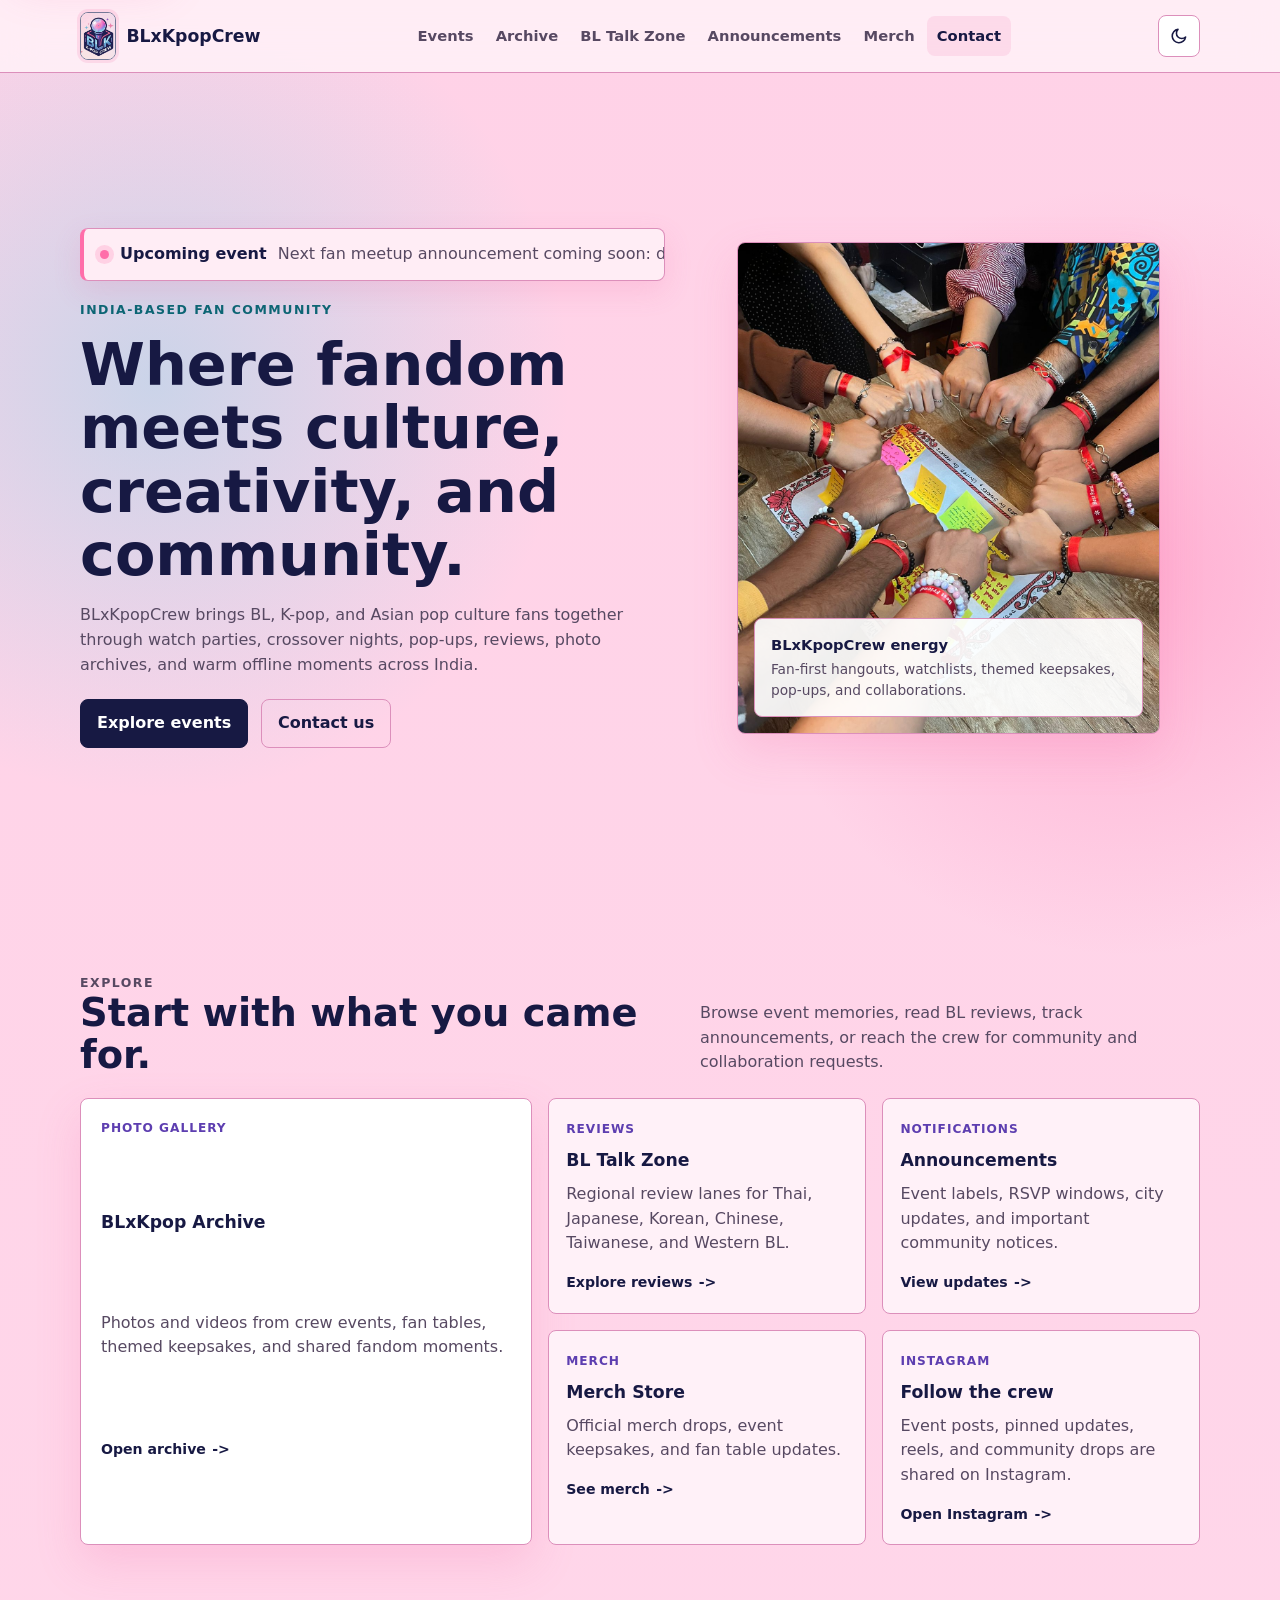
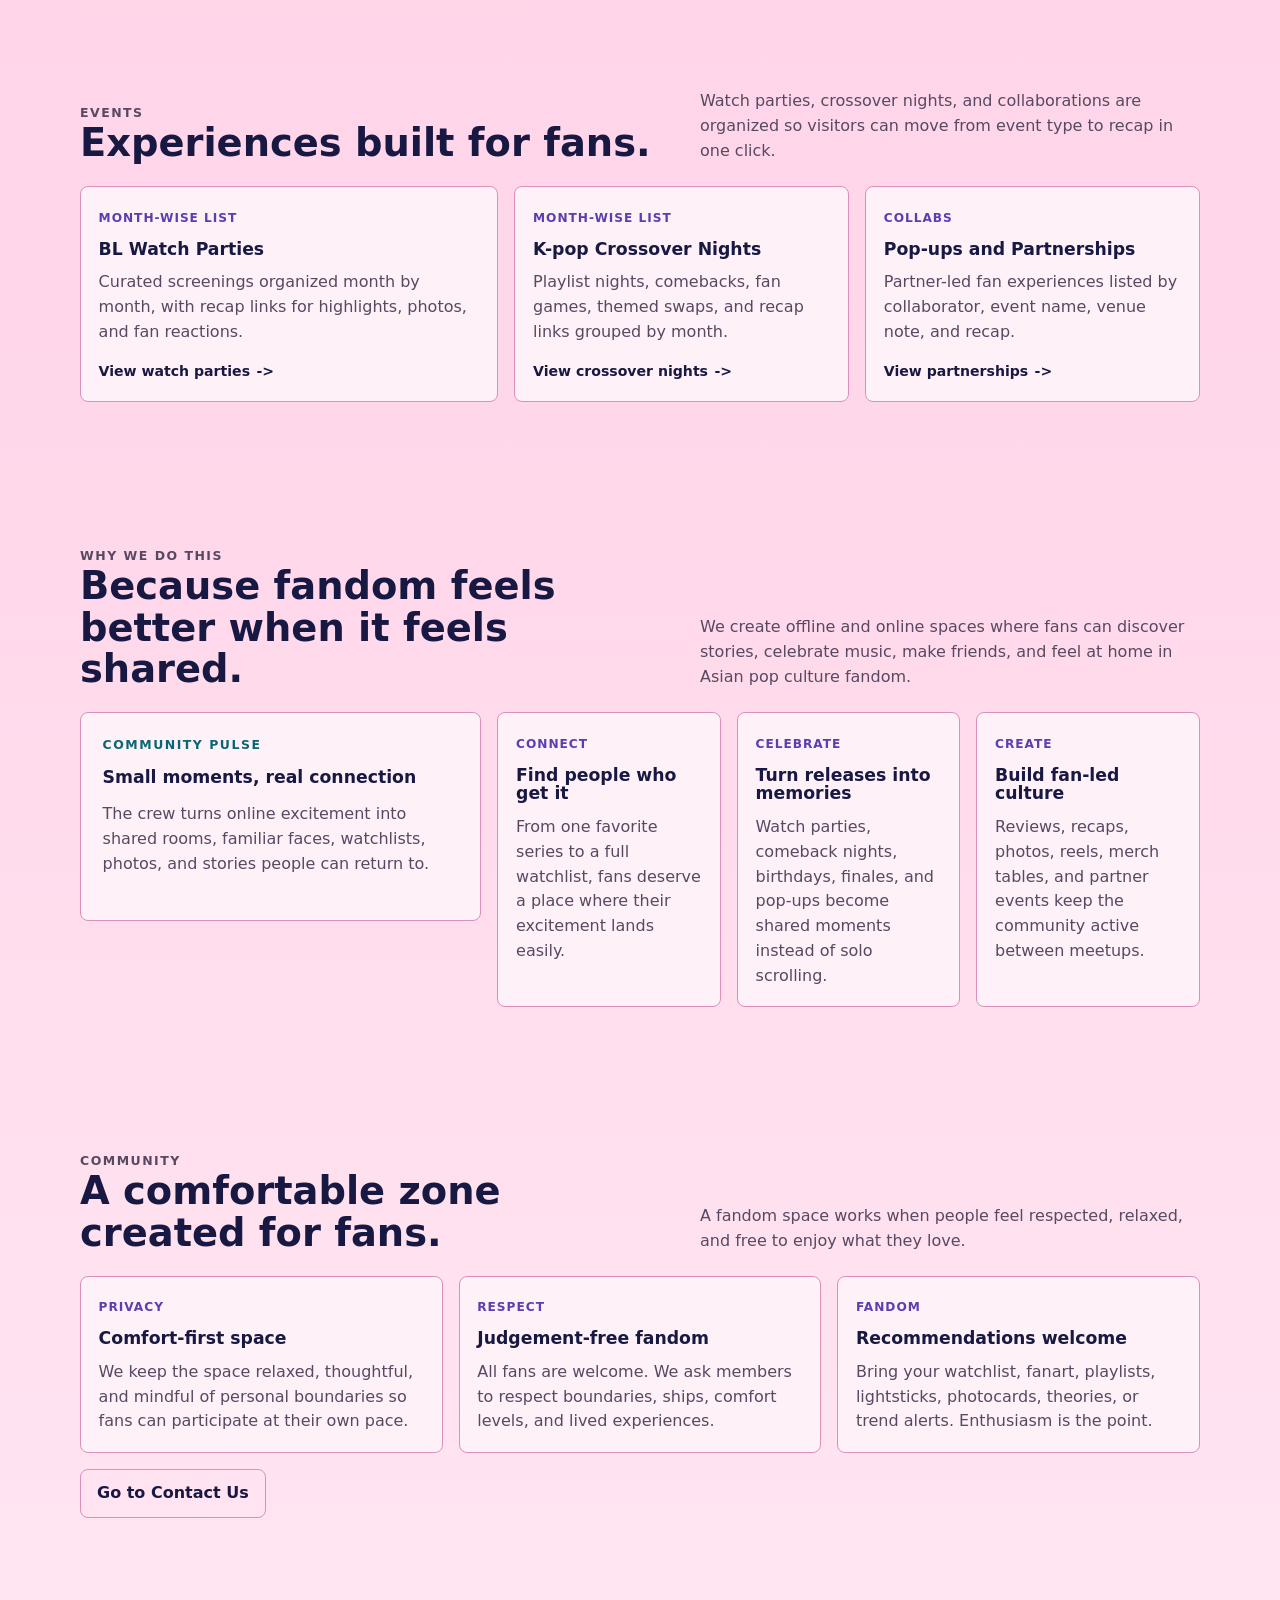
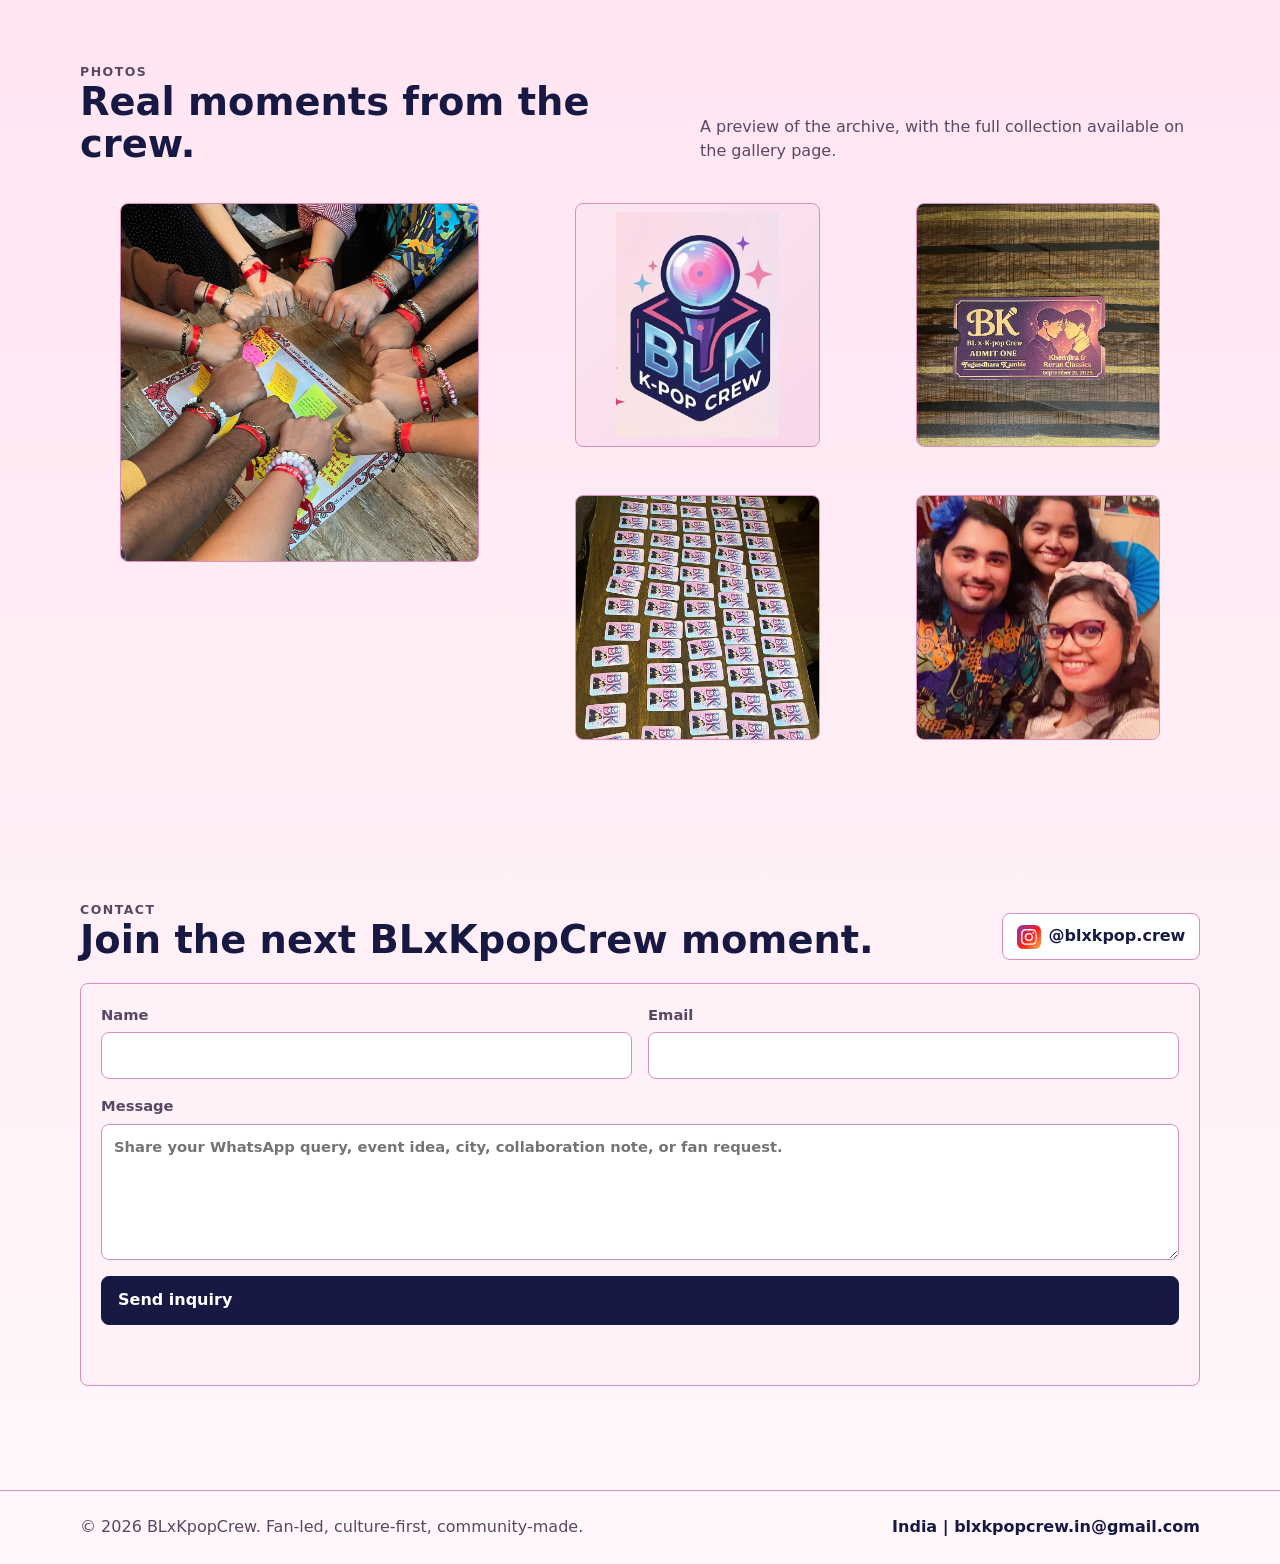
==== commit 12cd26c4: "feat: update the layout" ====
--- a/index.html
+++ b/index.html
@@ -34,9 +34,9 @@
       </nav>
 
       <div class="nav-actions">
-        <button class="icon-btn" type="button" id="theme-toggle" aria-label="Toggle dark mode">
+        <button class="icon-btn" type="button" id="theme-toggle" aria-label="Switch to dark mode">
           <svg aria-hidden="true" width="19" height="19" viewBox="0 0 24 24" fill="none" stroke="currentColor" stroke-width="2">
-            <path d="M12 3a6 6 0 0 0 9 9 9 9 0 1 1-9-9Z"></path>
+            <path d="M20.99 12.62A8.5 8.5 0 1 1 11.38 3.01 6.5 6.5 0 0 0 20.99 12.62Z"></path>
           </svg>
         </button>
         <button class="icon-btn menu-toggle" type="button" id="menu-toggle" aria-label="Open menu" aria-controls="nav-links" aria-expanded="false">
@@ -51,13 +51,13 @@
   <main id="main" class="page-shell">
     <section class="hero" id="home" aria-labelledby="home-title">
       <div>
-        <div class="notice" role="status" aria-label="Upcoming event updates">
+        <a class="notice" href="announcements.html" aria-label="Open upcoming event announcements">
           <div class="notice-track">
             <span class="notice-item"><span class="notice-dot" aria-hidden="true"></span><strong>Upcoming event</strong><span>Next fan meetup announcement coming soon: date, city, theme, and RSVP details.</span></span>
             <span class="notice-item" aria-hidden="true"><span class="notice-dot"></span><strong>Upcoming event</strong><span>Next fan meetup announcement coming soon: date, city, theme, and RSVP details.</span></span>
             <span class="notice-item" aria-hidden="true"><span class="notice-dot"></span><strong>Upcoming event</strong><span>Next fan meetup announcement coming soon: date, city, theme, and RSVP details.</span></span>
           </div>
-        </div>
+        </a>
         <p class="eyebrow">India-based fan community</p>
         <h1 id="home-title">Where fandom meets culture, creativity, and community.</h1>
         <p class="hero-copy">BLxKpopCrew brings BL, K-pop, and Asian pop culture fans together through watch parties, crossover nights, pop-ups, reviews, photo archives, and warm offline moments across India.</p>
@@ -84,37 +84,39 @@
         </div>
         <p>Browse event memories, read BL reviews, track announcements, or reach the crew for community and collaboration requests.</p>
       </div>
-      <div class="grid">
-        <a class="card" href="archive.html">
+      <div class="feature-layout">
+        <a class="feature-card" href="archive.html">
           <span class="tag">Photo gallery</span>
           <h3>BLxKpop Archive</h3>
           <p>Photos and videos from crew events, fan tables, themed keepsakes, and shared fandom moments.</p>
-        </a>
-        <a class="card" href="talk-zone.html">
-          <span class="tag">Reviews</span>
-          <h3>BL Talk Zone</h3>
-          <p>Regional review lanes for Thai, Japanese, Korean, Chinese, Taiwanese, and Western BL.</p>
-        </a>
-        <a class="card" href="announcements.html">
-          <span class="tag">Notifications</span>
-          <h3>Announcements</h3>
-          <p>Event labels, RSVP windows, city updates, and important community notices.</p>
-        </a>
-        <a class="card" href="merch-store.html">
-          <span class="tag">Merch</span>
-          <h3>Merch Store</h3>
-          <p>Official merch drops, event keepsakes, and fan table updates.</p>
-        </a>
-        <a class="card" href="#contact">
-          <span class="tag">Community</span>
-          <h3>Join or collaborate</h3>
-          <p>Send event ideas, collab proposals, WhatsApp queries, or city requests directly to the crew.</p>
-        </a>
-        <a class="card" href="https://www.instagram.com/blxkpopcrew/" target="_blank" rel="noopener">
-          <span class="tag">Instagram</span>
-          <h3>Follow the crew</h3>
-          <p>Event posts, pinned updates, reels, and community drops are shared on Instagram.</p>
-        </a>
+          <span class="card-cta">Open archive <span aria-hidden="true">-></span></span>
+        </a>
+        <div class="quick-grid">
+          <a class="card" href="talk-zone.html">
+            <span class="tag">Reviews</span>
+            <h3>BL Talk Zone</h3>
+            <p>Regional review lanes for Thai, Japanese, Korean, Chinese, Taiwanese, and Western BL.</p>
+            <span class="card-cta">Explore reviews <span aria-hidden="true">-></span></span>
+          </a>
+          <a class="card" href="announcements.html">
+            <span class="tag">Notifications</span>
+            <h3>Announcements</h3>
+            <p>Event labels, RSVP windows, city updates, and important community notices.</p>
+            <span class="card-cta">View updates <span aria-hidden="true">-></span></span>
+          </a>
+          <a class="card" href="merch-store.html">
+            <span class="tag">Merch</span>
+            <h3>Merch Store</h3>
+            <p>Official merch drops, event keepsakes, and fan table updates.</p>
+            <span class="card-cta">See merch <span aria-hidden="true">-></span></span>
+          </a>
+          <a class="card" href="https://www.instagram.com/blxkpop.crew/" target="_blank" rel="noopener">
+            <span class="tag">Instagram</span>
+            <h3>Follow the crew</h3>
+            <p>Event posts, pinned updates, reels, and community drops are shared on Instagram.</p>
+            <span class="card-cta">Open Instagram <span aria-hidden="true">-></span></span>
+          </a>
+        </div>
       </div>
     </section>
 
@@ -126,21 +128,24 @@
         </div>
         <p>Watch parties, crossover nights, and collaborations are organized so visitors can move from event type to recap in one click.</p>
       </div>
-      <div class="grid">
+      <div class="event-grid">
         <a class="card" href="watch-parties.html">
           <span class="tag">Month-wise list</span>
           <h3>BL Watch Parties</h3>
           <p>Curated screenings organized month by month, with recap links for highlights, photos, and fan reactions.</p>
+          <span class="card-cta">View watch parties <span aria-hidden="true">-></span></span>
         </a>
         <a class="card" href="kpop-crossover-nights.html">
           <span class="tag">Month-wise list</span>
           <h3>K-pop Crossover Nights</h3>
           <p>Playlist nights, comebacks, fan games, themed swaps, and recap links grouped by month.</p>
+          <span class="card-cta">View crossover nights <span aria-hidden="true">-></span></span>
         </a>
         <a class="card" href="popups-partnerships.html">
           <span class="tag">Collabs</span>
           <h3>Pop-ups and Partnerships</h3>
           <p>Partner-led fan experiences listed by collaborator, event name, venue note, and recap.</p>
+          <span class="card-cta">View partnerships <span aria-hidden="true">-></span></span>
         </a>
       </div>
     </section>
@@ -153,22 +158,29 @@
         </div>
         <p>We create offline and online spaces where fans can discover stories, celebrate music, make friends, and feel at home in Asian pop culture fandom.</p>
       </div>
-      <div class="grid">
-        <article class="card">
-          <span class="tag">Connect</span>
-          <h3>Find people who get it</h3>
-          <p>From one favorite series to a full watchlist, fans deserve a place where their excitement lands easily.</p>
-        </article>
-        <article class="card">
-          <span class="tag">Celebrate</span>
-          <h3>Turn releases into memories</h3>
-          <p>Watch parties, comeback nights, birthdays, finales, and pop-ups become shared moments instead of solo scrolling.</p>
-        </article>
-        <article class="card">
-          <span class="tag">Create</span>
-          <h3>Build fan-led culture</h3>
-          <p>Reviews, recaps, photos, reels, merch tables, and partner events keep the community active between meetups.</p>
-        </article>
+      <div class="values-layout">
+        <div class="panel">
+          <p class="eyebrow">Community pulse</p>
+          <h3>Small moments, real connection</h3>
+          <p class="hero-copy">The crew turns online excitement into shared rooms, familiar faces, watchlists, photos, and stories people can return to.</p>
+        </div>
+        <div class="grid">
+          <article class="card">
+            <span class="tag">Connect</span>
+            <h3>Find people who get it</h3>
+            <p>From one favorite series to a full watchlist, fans deserve a place where their excitement lands easily.</p>
+          </article>
+          <article class="card">
+            <span class="tag">Celebrate</span>
+            <h3>Turn releases into memories</h3>
+            <p>Watch parties, comeback nights, birthdays, finales, and pop-ups become shared moments instead of solo scrolling.</p>
+          </article>
+          <article class="card">
+            <span class="tag">Create</span>
+            <h3>Build fan-led culture</h3>
+            <p>Reviews, recaps, photos, reels, merch tables, and partner events keep the community active between meetups.</p>
+          </article>
+        </div>
       </div>
     </section>
 
@@ -225,7 +237,17 @@
           <p class="eyebrow">Contact</p>
           <h2 id="contact-title">Join the next BLxKpopCrew moment.</h2>
         </div>
-        <p>Location: India. For WhatsApp queries, send your message here or email the crew directly.</p>
+        <div class="contact-links">
+          <a class="social-link" href="https://www.instagram.com/blxkpop.crew/" target="_blank" rel="noopener" aria-label="Open BLxKpopCrew on Instagram">
+            <span class="instagram-mark" aria-hidden="true">
+              <svg viewBox="0 0 16 16" fill="currentColor">
+                <path d="M8 0C5.83 0 5.56.01 4.71.05 3.86.09 3.28.22 2.77.42a3.6 3.6 0 0 0-1.3.85 3.6 3.6 0 0 0-.85 1.3c-.2.51-.33 1.09-.37 1.94C.01 5.56 0 5.83 0 8s.01 2.44.05 3.29c.04.85.17 1.43.37 1.94.21.53.49.98.85 1.3.36.36.77.64 1.3.85.51.2 1.09.33 1.94.37.85.04 1.12.05 3.29.05s2.44-.01 3.29-.05c.85-.04 1.43-.17 1.94-.37.53-.21.98-.49 1.3-.85.36-.36.64-.77.85-1.3.2-.51.33-1.09.37-1.94.04-.85.05-1.12.05-3.29s-.01-2.44-.05-3.29c-.04-.85-.17-1.43-.37-1.94a3.6 3.6 0 0 0-.85-1.3 3.6 3.6 0 0 0-1.3-.85c-.51-.2-1.09-.33-1.94-.37C10.44.01 10.17 0 8 0Zm0 1.44c2.13 0 2.38.01 3.22.05.78.04 1.2.17 1.48.28.37.14.63.31.91.59.28.28.45.54.59.91.11.28.24.7.28 1.48.04.84.05 1.09.05 3.22s-.01 2.38-.05 3.22c-.04.78-.17 1.2-.28 1.48-.14.37-.31.63-.59.91-.28.28-.54.45-.91.59-.28.11-.7.24-1.48.28-.84.04-1.09.05-3.22.05s-2.38-.01-3.22-.05c-.78-.04-1.2-.17-1.48-.28a2.15 2.15 0 0 1-.91-.59 2.15 2.15 0 0 1-.59-.91c-.11-.28-.24-.7-.28-1.48-.04-.84-.05-1.09-.05-3.22s.01-2.38.05-3.22c.04-.78.17-1.2.28-1.48.14-.37.31-.63.59-.91.28-.28.54-.45.91-.59.28-.11.7-.24 1.48-.28.84-.04 1.09-.05 3.22-.05Z"></path>
+                <path d="M8 3.89A4.11 4.11 0 1 0 8 12.1 4.11 4.11 0 0 0 8 3.89Zm0 6.78A2.67 2.67 0 1 1 8 5.33a2.67 2.67 0 0 1 0 5.34Zm5.23-6.94a.96.96 0 1 1-1.92 0 .96.96 0 0 1 1.92 0Z"></path>
+              </svg>
+            </span>
+            <span>@blxkpop.crew</span>
+          </a>
+        </div>
       </div>
       <form class="contact" id="contact-form" action="https://formspree.io/f/YOUR_FORM_ID" method="POST">
         <label>Name
@@ -251,6 +273,6 @@
     </div>
   </footer>
 
-  <script src="script.js"></script>
+  <script src="script.js?v=theme-icons"></script>
 </body>
 </html>
--- a/styles.css
+++ b/styles.css
@@ -159,14 +159,19 @@
   color: var(--ink);
   cursor: pointer;
   display: inline-flex;
+  flex: 0 0 42px;
   height: 42px;
   justify-content: center;
+  line-height: 1;
+  min-width: 42px;
+  overflow: visible;
   padding: 0;
   transition: border-color 160ms ease, transform 160ms ease;
   width: 42px;
 }
 
 .icon-btn:hover { border-color: var(--brand); transform: translateY(-1px); }
+.icon-btn svg { display: block; overflow: visible; stroke-linecap: round; stroke-linejoin: round; }
 .menu-toggle { display: none; }
 
 .page-shell {
@@ -215,6 +220,53 @@
 }
 
 .button-row { display: flex; flex-wrap: wrap; gap: 0.8rem; }
+
+.contact-links {
+  align-items: center;
+  display: flex;
+  flex-wrap: wrap;
+  gap: 0.7rem;
+  justify-content: flex-end;
+}
+
+.social-link {
+  align-items: center;
+  background: var(--surface-strong);
+  border: 1px solid var(--line);
+  border-radius: var(--radius);
+  color: var(--brand-strong);
+  display: inline-flex;
+  font-weight: 800;
+  gap: 0.5rem;
+  min-height: 44px;
+  padding: 0.65rem 0.85rem;
+}
+
+.social-link:hover {
+  border-color: var(--brand);
+  box-shadow: var(--shadow);
+  transform: translateY(-1px);
+}
+
+.social-link svg {
+  flex: 0 0 auto;
+}
+
+.instagram-mark {
+  align-items: center;
+  background: linear-gradient(135deg, #833ab4 0%, #fd1d1d 52%, #fcb045 100%);
+  border-radius: 6px;
+  color: #fff;
+  display: inline-flex;
+  height: 24px;
+  justify-content: center;
+  width: 24px;
+}
+
+.instagram-mark svg {
+  height: 16px;
+  width: 16px;
+}
 
 .btn {
   align-items: center;
@@ -293,6 +345,14 @@
   overflow: hidden;
   padding: 0;
   position: relative;
+  transition: border-color 160ms ease, box-shadow 160ms ease, transform 160ms ease;
+}
+
+.notice:hover,
+.notice:focus-visible {
+  border-color: var(--brand);
+  box-shadow: var(--shadow);
+  transform: translateY(-1px);
 }
 
 .notice-track {
@@ -358,6 +418,67 @@
   max-width: 500px;
 }
 
+.feature-layout {
+  align-items: stretch;
+  display: grid;
+  gap: 1rem;
+  grid-template-columns: minmax(280px, 0.9fr) minmax(0, 1.3fr);
+}
+
+.feature-card {
+  background: var(--surface-strong);
+  border: 1px solid var(--line);
+  border-radius: var(--radius);
+  box-shadow: var(--shadow);
+  display: grid;
+  min-height: 100%;
+  padding: 1.25rem;
+  transition: border-color 160ms ease, box-shadow 160ms ease, transform 160ms ease;
+}
+
+.feature-card p {
+  color: var(--muted);
+  margin: 1rem 0 0;
+}
+
+a.feature-card:hover,
+a.feature-card:focus-visible {
+  border-color: color-mix(in srgb, var(--brand) 42%, var(--line));
+  box-shadow: 0 22px 55px rgba(236, 91, 156, 0.24);
+  transform: translateY(-3px);
+}
+
+a.feature-card:hover .card-cta,
+a.feature-card:focus-visible .card-cta {
+  color: var(--brand);
+}
+
+.quick-grid {
+  display: grid;
+  gap: 1rem;
+  grid-template-columns: repeat(2, minmax(0, 1fr));
+}
+
+.event-grid {
+  display: grid;
+  gap: 1rem;
+  grid-template-columns: 1.15fr 0.92fr 0.92fr;
+}
+
+.values-layout {
+  align-items: start;
+  display: grid;
+  gap: 1rem;
+  grid-template-columns: minmax(240px, 0.8fr) minmax(0, 1.4fr);
+}
+
+.review-layout {
+  align-items: stretch;
+  display: grid;
+  gap: 1rem;
+  grid-template-columns: minmax(260px, 0.95fr) minmax(0, 1.2fr);
+}
+
 .grid {
   display: grid;
   gap: 1rem;
@@ -388,6 +509,20 @@
 }
 
 .card p { color: var(--muted); margin: 0.75rem 0 0; }
+
+.card-cta {
+  color: var(--brand-strong);
+  display: inline-flex;
+  font-size: 0.88rem;
+  font-weight: 850;
+  gap: 0.4rem;
+  margin-top: 1rem;
+}
+
+a.card:hover .card-cta,
+a.card:focus-visible .card-cta {
+  color: var(--brand);
+}
 
 .tag {
   color: var(--gold);
@@ -400,6 +535,7 @@
 }
 
 .meta-row {
+  align-items: center;
   color: var(--muted);
   display: flex;
   flex-wrap: wrap;
@@ -409,6 +545,7 @@
 }
 
 .pill {
+  align-items: center;
   background: color-mix(in srgb, var(--sage) 12%, var(--surface-strong));
   border: 1px solid color-mix(in srgb, var(--sage) 38%, var(--line));
   border-radius: 999px;
@@ -416,7 +553,95 @@
   display: inline-flex;
   font-size: 0.84rem;
   font-weight: 750;
-  padding: 0.25rem 0.55rem;
+  justify-content: center;
+  line-height: 1;
+  min-height: 32px;
+  padding: 0.38rem 0.7rem;
+  white-space: nowrap;
+}
+
+.review-list {
+  display: grid;
+  gap: 1.25rem;
+}
+
+.review-card {
+  background: var(--surface);
+  border: 1px solid var(--line);
+  border-radius: var(--radius);
+  display: grid;
+  gap: 1.25rem;
+  grid-template-columns: minmax(240px, 0.72fr) minmax(0, 1.28fr);
+  overflow: hidden;
+}
+
+.review-media {
+  background: var(--surface-strong);
+  min-height: 100%;
+}
+
+.review-media img {
+  height: 100%;
+  min-height: 320px;
+  object-fit: cover;
+  width: 100%;
+}
+
+.review-content {
+  padding: 1.25rem 1.25rem 1.25rem 0;
+}
+
+.review-title-row {
+  align-items: start;
+  display: flex;
+  gap: 1rem;
+  justify-content: space-between;
+}
+
+.rating-badge {
+  align-items: center;
+  background: var(--button-bg);
+  border-radius: var(--radius);
+  color: var(--button-text);
+  display: inline-flex;
+  flex: 0 0 auto;
+  font-size: 1.1rem;
+  font-weight: 900;
+  justify-content: center;
+  min-height: 48px;
+  min-width: 64px;
+  padding: 0.45rem 0.7rem;
+}
+
+.review-writeup {
+  color: var(--muted);
+  margin: 1rem 0;
+}
+
+.score-grid {
+  display: grid;
+  gap: 0.65rem;
+  grid-template-columns: repeat(4, minmax(0, 1fr));
+}
+
+.score-item {
+  background: var(--surface-strong);
+  border: 1px solid var(--line);
+  border-radius: var(--radius);
+  padding: 0.75rem;
+}
+
+.score-item strong {
+  display: block;
+  font-size: 1.12rem;
+}
+
+.score-item span {
+  color: var(--muted);
+  display: block;
+  font-size: 0.84rem;
+  font-weight: 750;
+  margin-top: 0.1rem;
 }
 
 .media-grid {
@@ -583,9 +808,15 @@
 @media (max-width: 900px) {
   .hero,
   .split,
-  .contact {
+  .contact,
+  .feature-layout,
+  .values-layout,
+  .review-layout,
+  .review-card {
     grid-template-columns: 1fr;
   }
+
+  .review-content { padding: 0 1.1rem 1.1rem; }
 
   .hero {
     min-height: auto;
@@ -593,7 +824,7 @@
   }
 
   .hero-media { aspect-ratio: 16 / 10; }
-  .grid, .grid.two, .video-grid { grid-template-columns: 1fr 1fr; }
+  .grid, .grid.two, .video-grid, .event-grid { grid-template-columns: 1fr 1fr; }
   .media-grid { grid-template-columns: 1fr 1fr; }
 }
 
@@ -616,7 +847,10 @@
   .nav-links.is-open { display: grid; }
   .nav-links a { padding: 0.75rem; }
   .section-head { align-items: start; display: grid; }
-  .grid, .grid.two, .media-grid, .stats, .video-grid { grid-template-columns: 1fr; }
+  .contact-links { justify-content: flex-start; }
+  .grid, .grid.two, .media-grid, .stats, .video-grid, .quick-grid, .event-grid { grid-template-columns: 1fr; }
+  .score-grid { grid-template-columns: 1fr 1fr; }
+  .review-title-row { display: grid; }
   .photo:first-child { grid-row: auto; }
   .hero-note { position: static; max-width: none; border-radius: 0; border-width: 1px 0 0; }
   .hero-media { aspect-ratio: auto; }
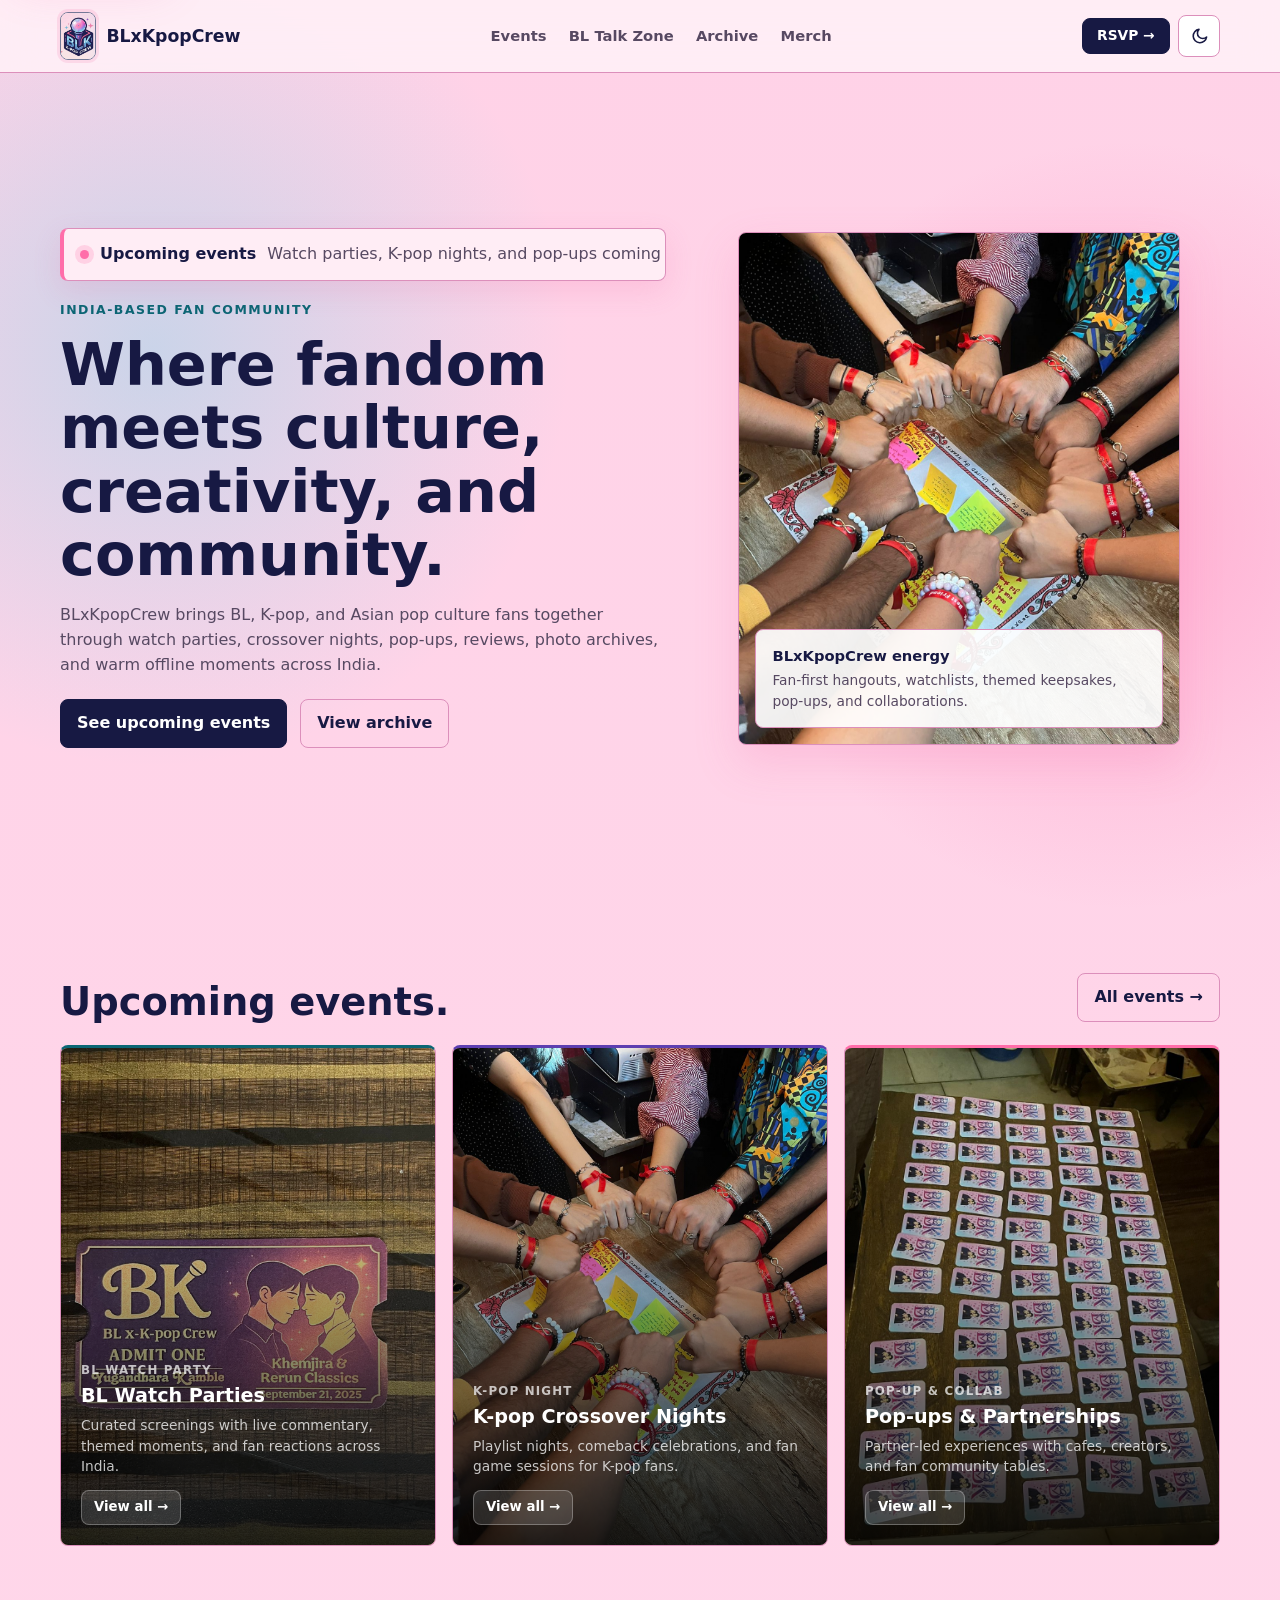
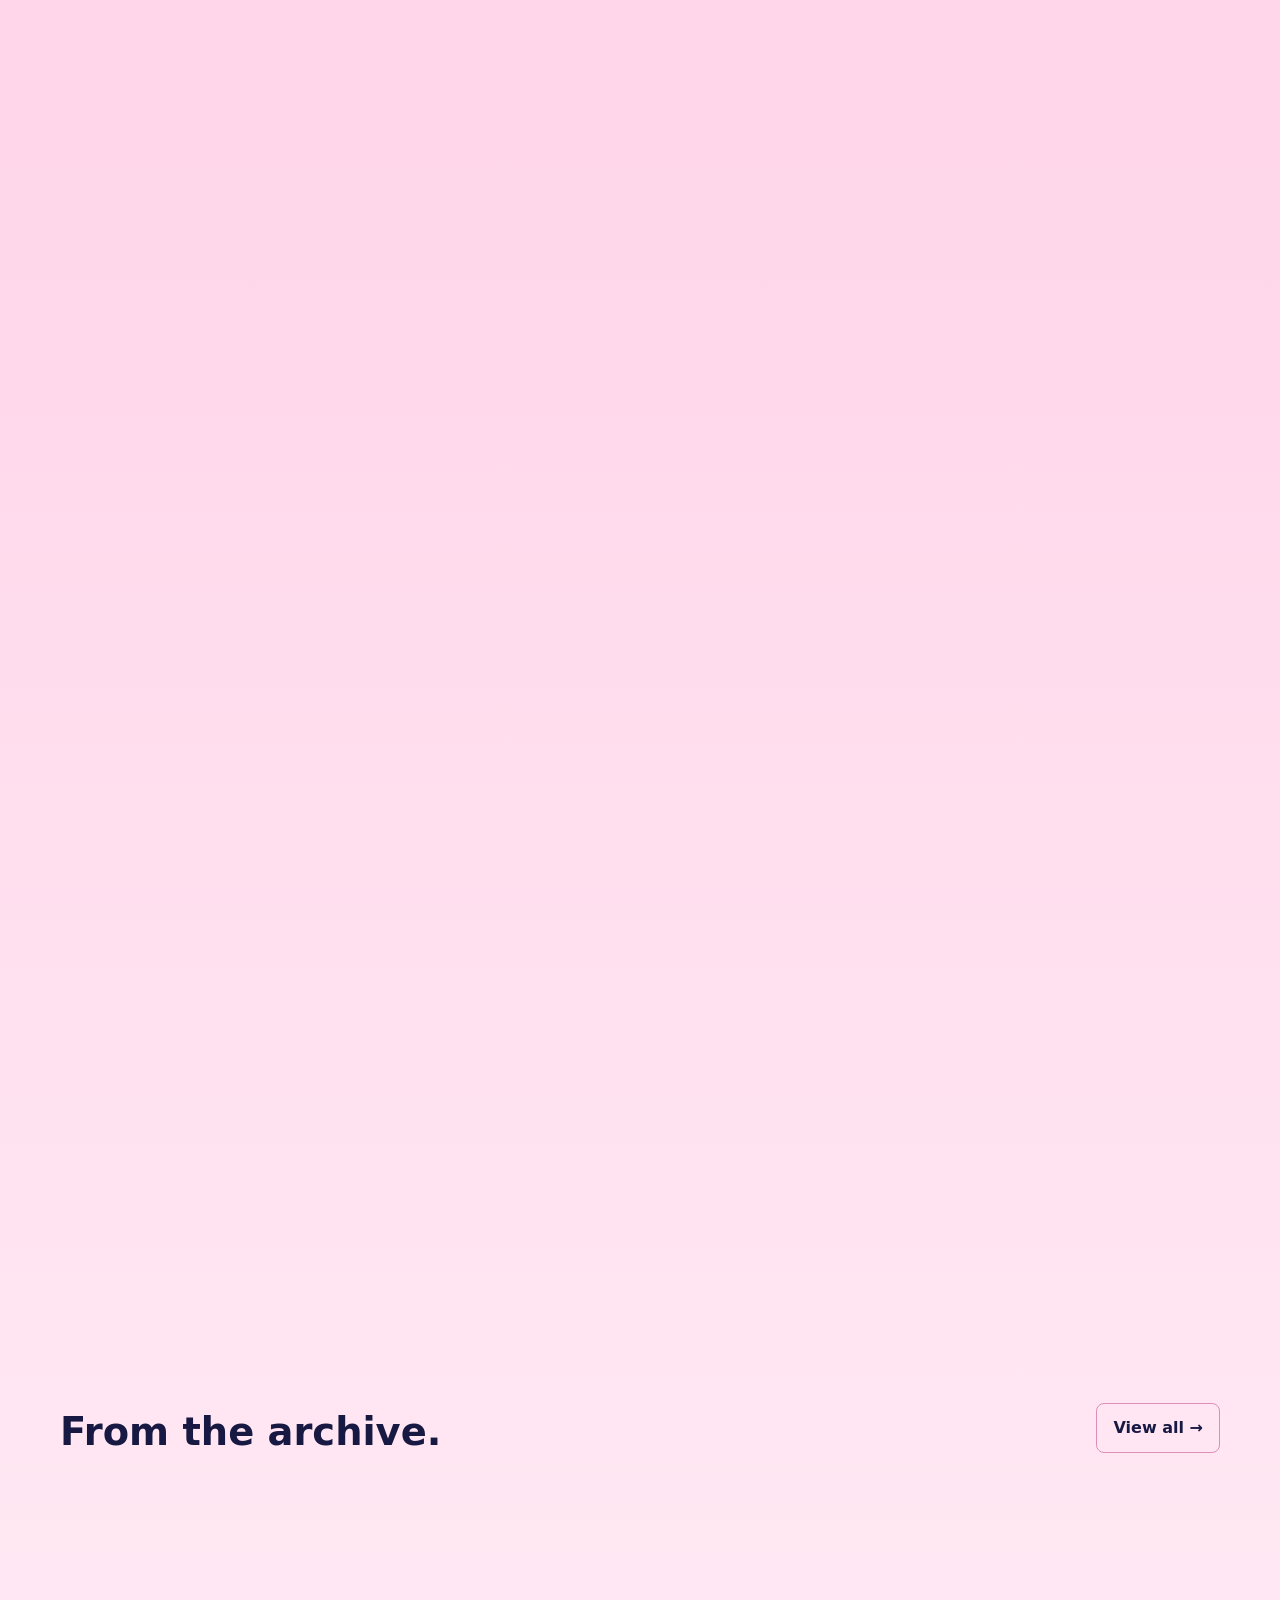
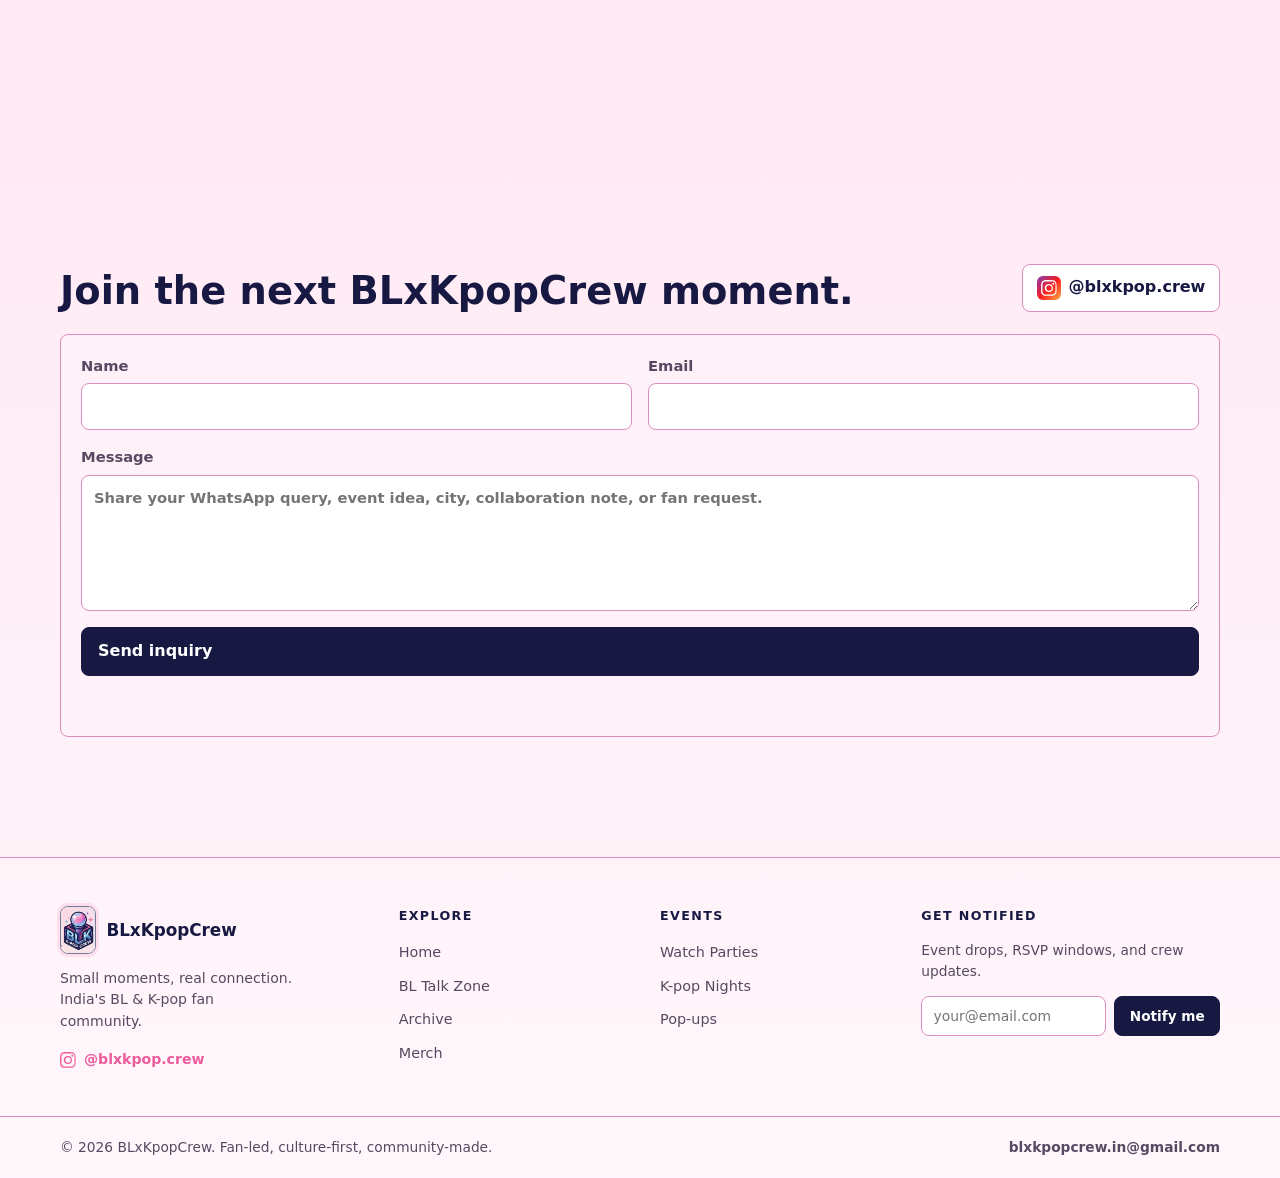
==== commit 55279376: "feat: overhaul site" ====
--- a/index.html
+++ b/index.html
@@ -17,33 +17,22 @@
 
   <header class="site-header">
     <div class="nav-wrap">
-      <a class="brand" href="index.html#home" aria-label="BLxKpopCrew home">
+      <a class="brand" href="index.html" aria-label="BLxKpopCrew home">
         <img class="brand-logo" src="photos%20and%20videos/logo.jpg" alt="" width="498" height="689" />
         <span>BLxKpopCrew</span>
       </a>
-
       <nav aria-label="Main navigation">
         <ul class="nav-links" id="nav-links">
-          <li><a href="index.html#events">Events</a></li>
+          <li><a href="events.html">Events</a></li>
+          <li><a href="talk-zone.html">BL Talk Zone</a></li>
           <li><a href="archive.html">Archive</a></li>
-          <li><a href="talk-zone.html">BL Talk Zone</a></li>
-          <li><a href="announcements.html">Announcements</a></li>
           <li><a href="merch-store.html">Merch</a></li>
-          <li><a href="index.html#contact">Contact</a></li>
         </ul>
       </nav>
-
       <div class="nav-actions">
-        <button class="icon-btn" type="button" id="theme-toggle" aria-label="Switch to dark mode">
-          <svg aria-hidden="true" width="19" height="19" viewBox="0 0 24 24" fill="none" stroke="currentColor" stroke-width="2">
-            <path d="M20.99 12.62A8.5 8.5 0 1 1 11.38 3.01 6.5 6.5 0 0 0 20.99 12.62Z"></path>
-          </svg>
-        </button>
-        <button class="icon-btn menu-toggle" type="button" id="menu-toggle" aria-label="Open menu" aria-controls="nav-links" aria-expanded="false">
-          <svg aria-hidden="true" width="21" height="21" viewBox="0 0 24 24" fill="none" stroke="currentColor" stroke-width="2">
-            <path d="M4 7h16M4 12h16M4 17h16"></path>
-          </svg>
-        </button>
+        <a href="watch-parties.html" class="nav-cta btn">RSVP →</a>
+        <button class="icon-btn" type="button" id="theme-toggle" aria-label="Switch to dark mode"><svg aria-hidden="true" width="19" height="19" viewBox="0 0 24 24" fill="none" stroke="currentColor" stroke-width="2"><path d="M20.99 12.62A8.5 8.5 0 1 1 11.38 3.01 6.5 6.5 0 0 0 20.99 12.62Z"></path></svg></button>
+        <button class="icon-btn menu-toggle" type="button" id="menu-toggle" aria-label="Open menu" aria-controls="nav-links" aria-expanded="false"><svg aria-hidden="true" width="21" height="21" viewBox="0 0 24 24" fill="none" stroke="currentColor" stroke-width="2"><path d="M4 7h16M4 12h16M4 17h16"></path></svg></button>
       </div>
     </div>
   </header>
@@ -51,19 +40,17 @@
   <main id="main" class="page-shell">
     <section class="hero" id="home" aria-labelledby="home-title">
       <div>
-        <a class="notice" href="announcements.html" aria-label="Open upcoming event announcements">
+        <a class="notice" href="events.html" aria-label="Open upcoming event announcements">
           <div class="notice-track">
-            <span class="notice-item"><span class="notice-dot" aria-hidden="true"></span><strong>Upcoming event</strong><span>Next fan meetup announcement coming soon: date, city, theme, and RSVP details.</span></span>
-            <span class="notice-item" aria-hidden="true"><span class="notice-dot"></span><strong>Upcoming event</strong><span>Next fan meetup announcement coming soon: date, city, theme, and RSVP details.</span></span>
-            <span class="notice-item" aria-hidden="true"><span class="notice-dot"></span><strong>Upcoming event</strong><span>Next fan meetup announcement coming soon: date, city, theme, and RSVP details.</span></span>
+            <span class="notice-item"><span class="notice-dot" aria-hidden="true"></span><strong>Upcoming events</strong><span>Watch parties, K-pop nights, and pop-ups coming soon. Check Events for RSVP details.</span></span>
           </div>
         </a>
         <p class="eyebrow">India-based fan community</p>
         <h1 id="home-title">Where fandom meets culture, creativity, and community.</h1>
         <p class="hero-copy">BLxKpopCrew brings BL, K-pop, and Asian pop culture fans together through watch parties, crossover nights, pop-ups, reviews, photo archives, and warm offline moments across India.</p>
         <div class="button-row">
-          <a class="btn" href="#events">Explore events</a>
-          <a class="btn secondary" href="#contact">Contact us</a>
+          <a class="btn" href="events.html">See upcoming events</a>
+          <a class="btn secondary" href="archive.html">View archive</a>
         </div>
       </div>
 
@@ -76,167 +63,87 @@
       </figure>
     </section>
 
-    <section class="section-block" id="sections" aria-labelledby="sections-title">
-      <div class="section-head">
-        <div>
-          <p class="eyebrow">Explore</p>
-          <h2 id="sections-title">Start with what you came for.</h2>
-        </div>
-        <p>Browse event memories, read BL reviews, track announcements, or reach the crew for community and collaboration requests.</p>
-      </div>
-      <div class="feature-layout">
-        <a class="feature-card" href="archive.html">
-          <span class="tag">Photo gallery</span>
-          <h3>BLxKpop Archive</h3>
-          <p>Photos and videos from crew events, fan tables, themed keepsakes, and shared fandom moments.</p>
-          <span class="card-cta">Open archive <span aria-hidden="true">-></span></span>
-        </a>
-        <div class="quick-grid">
-          <a class="card" href="talk-zone.html">
-            <span class="tag">Reviews</span>
-            <h3>BL Talk Zone</h3>
-            <p>Regional review lanes for Thai, Japanese, Korean, Chinese, Taiwanese, and Western BL.</p>
-            <span class="card-cta">Explore reviews <span aria-hidden="true">-></span></span>
-          </a>
-          <a class="card" href="announcements.html">
-            <span class="tag">Notifications</span>
-            <h3>Announcements</h3>
-            <p>Event labels, RSVP windows, city updates, and important community notices.</p>
-            <span class="card-cta">View updates <span aria-hidden="true">-></span></span>
-          </a>
-          <a class="card" href="merch-store.html">
-            <span class="tag">Merch</span>
-            <h3>Merch Store</h3>
-            <p>Official merch drops, event keepsakes, and fan table updates.</p>
-            <span class="card-cta">See merch <span aria-hidden="true">-></span></span>
-          </a>
-          <a class="card" href="https://www.instagram.com/blxkpop.crew/" target="_blank" rel="noopener">
-            <span class="tag">Instagram</span>
-            <h3>Follow the crew</h3>
-            <p>Event posts, pinned updates, reels, and community drops are shared on Instagram.</p>
-            <span class="card-cta">Open Instagram <span aria-hidden="true">-></span></span>
-          </a>
-        </div>
-      </div>
-    </section>
-
     <section class="section-block" id="events" aria-labelledby="events-title">
       <div class="section-head">
-        <div>
-          <p class="eyebrow">Events</p>
-          <h2 id="events-title">Experiences built for fans.</h2>
-        </div>
-        <p>Watch parties, crossover nights, and collaborations are organized so visitors can move from event type to recap in one click.</p>
-      </div>
-      <div class="event-grid">
-        <a class="card" href="watch-parties.html">
-          <span class="tag">Month-wise list</span>
-          <h3>BL Watch Parties</h3>
-          <p>Curated screenings organized month by month, with recap links for highlights, photos, and fan reactions.</p>
-          <span class="card-cta">View watch parties <span aria-hidden="true">-></span></span>
-        </a>
-        <a class="card" href="kpop-crossover-nights.html">
-          <span class="tag">Month-wise list</span>
-          <h3>K-pop Crossover Nights</h3>
-          <p>Playlist nights, comebacks, fan games, themed swaps, and recap links grouped by month.</p>
-          <span class="card-cta">View crossover nights <span aria-hidden="true">-></span></span>
-        </a>
-        <a class="card" href="popups-partnerships.html">
-          <span class="tag">Collabs</span>
-          <h3>Pop-ups and Partnerships</h3>
-          <p>Partner-led fan experiences listed by collaborator, event name, venue note, and recap.</p>
-          <span class="card-cta">View partnerships <span aria-hidden="true">-></span></span>
-        </a>
-      </div>
-    </section>
-
-    <section class="section-block" id="why" aria-labelledby="why-title">
-      <div class="section-head">
-        <div>
-          <p class="eyebrow">Why we do this</p>
-          <h2 id="why-title">Because fandom feels better when it feels shared.</h2>
-        </div>
-        <p>We create offline and online spaces where fans can discover stories, celebrate music, make friends, and feel at home in Asian pop culture fandom.</p>
-      </div>
-      <div class="values-layout">
-        <div class="panel">
-          <p class="eyebrow">Community pulse</p>
-          <h3>Small moments, real connection</h3>
-          <p class="hero-copy">The crew turns online excitement into shared rooms, familiar faces, watchlists, photos, and stories people can return to.</p>
-        </div>
-        <div class="grid">
-          <article class="card">
-            <span class="tag">Connect</span>
-            <h3>Find people who get it</h3>
-            <p>From one favorite series to a full watchlist, fans deserve a place where their excitement lands easily.</p>
-          </article>
-          <article class="card">
-            <span class="tag">Celebrate</span>
-            <h3>Turn releases into memories</h3>
-            <p>Watch parties, comeback nights, birthdays, finales, and pop-ups become shared moments instead of solo scrolling.</p>
-          </article>
-          <article class="card">
-            <span class="tag">Create</span>
-            <h3>Build fan-led culture</h3>
-            <p>Reviews, recaps, photos, reels, merch tables, and partner events keep the community active between meetups.</p>
-          </article>
-        </div>
-      </div>
-    </section>
-
-    <section class="section-block" id="community" aria-labelledby="community-title">
-      <div class="section-head">
-        <div>
-          <p class="eyebrow">Community</p>
-          <h2 id="community-title">A comfortable zone created for fans.</h2>
-        </div>
-        <p>A fandom space works when people feel respected, relaxed, and free to enjoy what they love.</p>
-      </div>
-      <div class="grid">
-        <article class="card">
-          <span class="tag">Privacy</span>
-          <h3>Comfort-first space</h3>
-          <p>We keep the space relaxed, thoughtful, and mindful of personal boundaries so fans can participate at their own pace.</p>
-        </article>
-        <article class="card">
-          <span class="tag">Respect</span>
-          <h3>Judgement-free fandom</h3>
-          <p>All fans are welcome. We ask members to respect boundaries, ships, comfort levels, and lived experiences.</p>
-        </article>
-        <article class="card">
-          <span class="tag">Fandom</span>
-          <h3>Recommendations welcome</h3>
-          <p>Bring your watchlist, fanart, playlists, lightsticks, photocards, theories, or trend alerts. Enthusiasm is the point.</p>
-        </article>
-      </div>
-      <div class="button-row" style="margin-top: 1rem;">
-        <a class="btn secondary" href="#contact">Go to Contact Us</a>
+        <h2 id="events-title">Upcoming events.</h2>
+        <a class="btn secondary" href="events.html">All events →</a>
+      </div>
+      <div class="event-feature-grid">
+        <a class="event-feature-card event-feature-card--watch" href="watch-parties.html" data-animate>
+          <div class="event-feature-card__bg"><img src="photos%20and%20videos/1000172854.jpg" alt="" loading="lazy" /></div>
+          <div class="event-feature-card__gradient"></div>
+          <div class="event-feature-card__content">
+            <span class="event-feature-card__label">BL Watch Party</span>
+            <h3 class="event-feature-card__title">BL Watch Parties</h3>
+            <p class="event-feature-card__desc">Curated screenings with live commentary, themed moments, and fan reactions across India.</p>
+            <span class="event-feature-card__cta">View all →</span>
+          </div>
+        </a>
+        <a class="event-feature-card event-feature-card--kpop" href="kpop-crossover-nights.html" data-animate>
+          <div class="event-feature-card__bg"><img src="photos%20and%20videos/1000172856.jpg" alt="" loading="lazy" /></div>
+          <div class="event-feature-card__gradient"></div>
+          <div class="event-feature-card__content">
+            <span class="event-feature-card__label">K-pop Night</span>
+            <h3 class="event-feature-card__title">K-pop Crossover Nights</h3>
+            <p class="event-feature-card__desc">Playlist nights, comeback celebrations, and fan game sessions for K-pop fans.</p>
+            <span class="event-feature-card__cta">View all →</span>
+          </div>
+        </a>
+        <a class="event-feature-card event-feature-card--popups" href="popups-partnerships.html" data-animate>
+          <div class="event-feature-card__bg"><img src="photos%20and%20videos/1000172849.jpg" alt="" loading="lazy" /></div>
+          <div class="event-feature-card__gradient"></div>
+          <div class="event-feature-card__content">
+            <span class="event-feature-card__label">Pop-up &amp; Collab</span>
+            <h3 class="event-feature-card__title">Pop-ups &amp; Partnerships</h3>
+            <p class="event-feature-card__desc">Partner-led experiences with cafes, creators, and fan community tables.</p>
+            <span class="event-feature-card__cta">View all →</span>
+          </div>
+        </a>
+      </div>
+    </section>
+
+    <section class="section-block" id="about" aria-labelledby="about-title">
+      <div class="about-split" data-animate>
+        <div class="about-manifesto">
+          <h2 id="about-title">Fandom feels better when it feels shared.</h2>
+          <p>BLxKpopCrew turns online excitement into shared rooms, familiar faces, and stories people return to. We build offline and online spaces for BL, K-pop, and Asian pop culture fans across India — from watch parties and playlist nights to pop-up tables and fan reviews.</p>
+        </div>
+        <div class="about-photo">
+          <img src="photos%20and%20videos/1000172855.jpg" alt="Smiling BLxKpopCrew members at a themed fandom meetup" loading="lazy" />
+        </div>
+      </div>
+      <div class="values-grid" data-animate>
+        <div class="value-card">
+          <h3>Find people who get it</h3>
+          <p>From one favourite series to a full watchlist, fans deserve a place where their excitement lands easily.</p>
+        </div>
+        <div class="value-card">
+          <h3>Turn releases into memories</h3>
+          <p>Watch parties, comeback nights, birthdays, finales, and pop-ups become shared moments instead of solo scrolling.</p>
+        </div>
+        <div class="value-card">
+          <h3>Build fan-led culture</h3>
+          <p>Reviews, recaps, photos, reels, merch tables, and partner events keep the community active between meetups.</p>
+        </div>
       </div>
     </section>
 
     <section class="section-block" aria-labelledby="gallery-title">
       <div class="section-head">
-        <div>
-          <p class="eyebrow">Photos</p>
-          <h2 id="gallery-title">Real moments from the crew.</h2>
-        </div>
-        <p>A preview of the archive, with the full collection available on the gallery page.</p>
-      </div>
-      <div class="media-grid">
-        <figure class="photo"><img loading="lazy" src="photos%20and%20videos/1000172856.jpg" alt="Members showing matching bracelets around a BL and K-pop meetup table" width="1200" height="1600" /></figure>
-        <figure class="photo logo-photo"><img loading="lazy" src="photos%20and%20videos/logo.jpg" alt="BLxKpopCrew microphone logo in pink, cyan, and midnight blue" width="498" height="689" /></figure>
-        <figure class="photo"><img loading="lazy" src="photos%20and%20videos/1000172854.jpg" alt="Purple BL x K-pop Crew admit one event ticket" width="1600" height="1200" /></figure>
-        <figure class="photo"><img loading="lazy" src="photos%20and%20videos/1000172849.jpg" alt="Rows of printed BL x K-pop Crew keepsake cards on a wooden table" width="900" height="1600" /></figure>
-        <figure class="photo"><img loading="lazy" src="photos%20and%20videos/1000172855.jpg" alt="Smiling BLxKpopCrew members at a themed fandom meetup" width="900" height="1600" /></figure>
+        <h2 id="gallery-title">From the archive.</h2>
+        <a class="btn secondary" href="archive.html">View all →</a>
+      </div>
+      <div class="archive-preview-grid" data-animate>
+        <figure class="photo"><img loading="lazy" src="photos%20and%20videos/1000172856.jpg" alt="" /></figure>
+        <figure class="photo"><img loading="lazy" src="photos%20and%20videos/1000172854.jpg" alt="" /></figure>
+        <figure class="photo"><img loading="lazy" src="photos%20and%20videos/1000172849.jpg" alt="" /></figure>
+        <figure class="photo"><img loading="lazy" src="photos%20and%20videos/1000172855.jpg" alt="" /></figure>
       </div>
     </section>
 
     <section class="section-block" id="contact" aria-labelledby="contact-title">
       <div class="section-head">
-        <div>
-          <p class="eyebrow">Contact</p>
-          <h2 id="contact-title">Join the next BLxKpopCrew moment.</h2>
-        </div>
+        <h2 id="contact-title">Join the next BLxKpopCrew moment.</h2>
         <div class="contact-links">
           <a class="social-link" href="https://www.instagram.com/blxkpop.crew/" target="_blank" rel="noopener" aria-label="Open BLxKpopCrew on Instagram">
             <span class="instagram-mark" aria-hidden="true">
@@ -266,10 +173,47 @@
     </section>
   </main>
 
-  <footer class="site-footer">
-    <div class="footer-wrap">
-      <span>&copy; 2026 BLxKpopCrew. Fan-led, culture-first, community-made.</span>
-      <span class="footer-contact">India | <a href="mailto:blxkpopcrew.in@gmail.com">blxkpopcrew.in@gmail.com</a></span>
+  <footer class="site-footer footer-full">
+    <div class="footer-grid page-shell">
+      <div>
+        <a class="brand footer-brand-link" href="index.html"><img class="brand-logo" src="photos%20and%20videos/logo.jpg" alt="" width="498" height="689" /><span>BLxKpopCrew</span></a>
+        <p class="footer-tagline">Small moments, real connection. India's BL &amp; K-pop fan community.</p>
+        <a class="footer-ig" href="https://www.instagram.com/blxkpop.crew/" target="_blank" rel="noopener"><svg aria-hidden="true" width="16" height="16" viewBox="0 0 16 16" fill="currentColor"><path d="M8 0C5.83 0 5.56.01 4.71.05 3.86.09 3.28.22 2.77.42a3.6 3.6 0 0 0-1.3.85 3.6 3.6 0 0 0-.85 1.3c-.2.51-.33 1.09-.37 1.94C.01 5.56 0 5.83 0 8s.01 2.44.05 3.29c.04.85.17 1.43.37 1.94.21.53.49.98.85 1.3.36.36.77.64 1.3.85.51.2 1.09.33 1.94.37.85.04 1.12.05 3.29.05s2.44-.01 3.29-.05c.85-.04 1.43-.17 1.94-.37.53-.21.98-.49 1.3-.85.36-.36.64-.77.85-1.3.2-.51.33-1.09.37-1.94.04-.85.05-1.12.05-3.29s-.01-2.44-.05-3.29c-.04-.85-.17-1.43-.37-1.94a3.6 3.6 0 0 0-.85-1.3 3.6 3.6 0 0 0-1.3-.85c-.51-.2-1.09-.33-1.94-.37C10.44.01 10.17 0 8 0Zm0 1.44c2.13 0 2.38.01 3.22.05.78.04 1.2.17 1.48.28.37.14.63.31.91.59.28.28.45.54.59.91.11.28.24.7.28 1.48.04.84.05 1.09.05 3.22s-.01 2.38-.05 3.22c-.04.78-.17 1.2-.28 1.48-.14.37-.31.63-.59.91-.28.28-.54.45-.91.59-.28.11-.7.24-1.48.28-.84.04-1.09.05-3.22.05s-2.38-.01-3.22-.05c-.78-.04-1.2-.17-1.48-.28a2.15 2.15 0 0 1-.91-.59 2.15 2.15 0 0 1-.59-.91c-.11-.28-.24-.7-.28-1.48-.04-.84-.05-1.09-.05-3.22s.01-2.38.05-3.22c.04-.78.17-1.2.28-1.48.14-.37.31-.63.59-.91.28-.28.54-.45.91-.59.28-.11.7-.24 1.48-.28.84-.04 1.09-.05 3.22-.05Z"/><path d="M8 3.89A4.11 4.11 0 1 0 8 12.1 4.11 4.11 0 0 0 8 3.89Zm0 6.78A2.67 2.67 0 1 1 8 5.33a2.67 2.67 0 0 1 0 5.34Zm5.23-6.94a.96.96 0 1 1-1.92 0 .96.96 0 0 1 1.92 0Z"/></svg> @blxkpop.crew</a>
+      </div>
+      <div>
+        <h4 class="footer-col-head">Explore</h4>
+        <ul class="footer-links-col">
+          <li><a href="index.html">Home</a></li>
+          <li><a href="talk-zone.html">BL Talk Zone</a></li>
+          <li><a href="archive.html">Archive</a></li>
+          <li><a href="merch-store.html">Merch</a></li>
+        </ul>
+      </div>
+      <div>
+        <h4 class="footer-col-head">Events</h4>
+        <ul class="footer-links-col">
+          <li><a href="watch-parties.html">Watch Parties</a></li>
+          <li><a href="kpop-crossover-nights.html">K-pop Nights</a></li>
+          <li><a href="popups-partnerships.html">Pop-ups</a></li>
+        </ul>
+      </div>
+      <div>
+        <h4 class="footer-col-head">Get notified</h4>
+        <p class="footer-notify-desc">Event drops, RSVP windows, and crew updates.</p>
+        <form class="notify-form" id="footer-notify-form" action="https://formspree.io/f/YOUR_FORM_ID" method="POST">
+          <div class="notify-row">
+            <input type="email" name="email" placeholder="your@email.com" aria-label="Email for event notifications" required />
+            <button class="btn" type="submit">Notify me</button>
+          </div>
+          <p class="form-status" id="footer-notify-status" role="status" aria-live="polite"></p>
+        </form>
+      </div>
+    </div>
+    <div class="footer-bottom">
+      <div class="footer-bottom-inner page-shell">
+        <span>© 2026 BLxKpopCrew. Fan-led, culture-first, community-made.</span>
+        <a href="mailto:blxkpopcrew.in@gmail.com">blxkpopcrew.in@gmail.com</a>
+      </div>
     </div>
   </footer>
 
--- a/styles.css
+++ b/styles.css
@@ -21,7 +21,7 @@
   --shadow: 0 18px 45px rgba(236, 91, 156, 0.18);
   --focus: 0 0 0 3px rgba(101, 214, 236, 0.4);
   --radius: 8px;
-  --max: 1160px;
+  --max: 1200px;
 }
 
 [data-theme="dark"] {
@@ -858,3 +858,889 @@
   .notice-track { animation-duration: 14s; }
   .notice-item { white-space: normal; min-width: 86vw; }
 }
+
+/* ── Watch Parties — Netflix layout ──────────────────────────────────────── */
+.wp-hero {
+  align-items: flex-end;
+  background: color-mix(in srgb, var(--surface) 60%, var(--surface-strong) 40%);
+  display: flex;
+  min-height: 55vh;
+  overflow: hidden;
+  position: relative;
+}
+
+.wp-hero--has-image { background: var(--surface-strong); }
+
+.wp-hero-img {
+  height: 100%;
+  inset: 0;
+  object-fit: cover;
+  object-position: center top;
+  position: absolute;
+  width: 100%;
+}
+
+.wp-hero-gradient {
+  background: linear-gradient(to top, rgba(0,0,0,0.78) 0%, rgba(0,0,0,0.38) 45%, rgba(0,0,0,0.04) 100%);
+  inset: 0;
+  position: absolute;
+}
+
+.wp-hero-content {
+  padding-bottom: 2.5rem;
+  padding-top: 2rem;
+  position: relative;
+  width: 100%;
+  z-index: 1;
+}
+
+.wp-hero--has-image .wp-hero-content { color: #fff; }
+.wp-hero--has-image .eyebrow { color: var(--rose); }
+.wp-hero--has-image .wp-hero-meta,
+.wp-hero--has-image .wp-hero-desc { color: rgba(255,255,255,0.82); }
+
+.wp-hero-eyebrow { color: var(--rose); }
+
+.wp-hero-title {
+  font-size: clamp(1.85rem, 4vw, 3.15rem);
+  line-height: 1.08;
+  margin: 0.4rem 0 0.55rem;
+  max-width: 560px;
+}
+
+.wp-hero-meta {
+  color: var(--muted);
+  font-size: 0.96rem;
+  margin: 0 0 0.65rem;
+}
+
+.wp-hero-desc {
+  color: var(--muted);
+  margin: 0 0 1.3rem;
+  max-width: 480px;
+}
+
+/* Controls */
+.wp-controls {
+  padding-bottom: 0.5rem;
+  padding-top: 1.75rem;
+}
+
+.wp-search-wrap {
+  margin-bottom: 0.9rem;
+  max-width: 440px;
+  position: relative;
+}
+
+.wp-search-wrap svg {
+  color: var(--muted);
+  left: 0.9rem;
+  pointer-events: none;
+  position: absolute;
+  top: 50%;
+  transform: translateY(-50%);
+}
+
+.wp-search-input {
+  background: var(--surface-strong);
+  border: 1px solid var(--line);
+  border-radius: var(--radius);
+  color: var(--ink);
+  min-height: 44px;
+  padding: 0.7rem 0.75rem 0.7rem 2.5rem;
+  transition: border-color 150ms ease;
+  width: 100%;
+}
+
+.wp-search-input:focus {
+  border-color: var(--brand);
+  box-shadow: var(--focus);
+  outline: 0;
+}
+
+.wp-chips {
+  display: flex;
+  flex-wrap: wrap;
+  gap: 0.5rem;
+  padding-bottom: 0.25rem;
+}
+
+.wp-chip {
+  background: color-mix(in srgb, var(--sage) 10%, var(--surface-strong));
+  border: 1px solid color-mix(in srgb, var(--sage) 34%, var(--line));
+  border-radius: 999px;
+  color: var(--brand-strong);
+  cursor: pointer;
+  font-size: 0.84rem;
+  font-weight: 750;
+  min-height: 32px;
+  padding: 0.35rem 0.85rem;
+  transition: background 140ms ease, border-color 140ms ease, color 140ms ease;
+}
+
+.wp-chip:hover { border-color: var(--brand); color: var(--brand); }
+
+.wp-chip--active {
+  background: var(--brand);
+  border-color: var(--brand);
+  color: #fff;
+}
+
+/* Rows */
+#wp-rows {
+  display: grid;
+  gap: 2.25rem;
+  padding-bottom: 3.5rem;
+  padding-top: 1.25rem;
+}
+
+.wp-row-header {
+  align-items: center;
+  display: flex;
+  justify-content: space-between;
+  margin-bottom: 0.85rem;
+}
+
+.wp-row-title {
+  font-size: 1.22rem;
+  font-weight: 800;
+}
+
+.wp-row-arrows {
+  display: flex;
+  gap: 0.4rem;
+}
+
+.wp-arrow {
+  align-items: center;
+  background: var(--surface-strong);
+  border: 1px solid var(--line);
+  border-radius: var(--radius);
+  color: var(--ink);
+  cursor: pointer;
+  display: inline-flex;
+  height: 34px;
+  justify-content: center;
+  transition: border-color 140ms ease, color 140ms ease;
+  width: 34px;
+}
+
+.wp-arrow:hover { border-color: var(--brand); color: var(--brand); }
+
+.wp-scroll {
+  display: flex;
+  gap: 0.85rem;
+  overflow-x: auto;
+  padding-bottom: 0.5rem;
+  scroll-snap-type: x mandatory;
+  scrollbar-width: none;
+}
+
+.wp-scroll::-webkit-scrollbar { display: none; }
+
+.wp-scroll > [role="listitem"] {
+  flex: 0 0 255px;
+  scroll-snap-align: start;
+}
+
+/* Cards */
+.wp-card {
+  background: var(--surface);
+  border: 1px solid var(--line);
+  border-radius: var(--radius);
+  display: block;
+  overflow: hidden;
+  transition: border-color 180ms ease, box-shadow 180ms ease;
+}
+
+.wp-card:hover {
+  border-color: color-mix(in srgb, var(--brand) 55%, var(--line));
+  box-shadow: 0 16px 40px rgba(0,0,0,0.2);
+}
+
+.wp-card-thumb {
+  aspect-ratio: 16 / 9;
+  background: var(--surface-strong);
+  overflow: hidden;
+  position: relative;
+}
+
+.wp-card-thumb img {
+  height: 100%;
+  object-fit: cover;
+  transition: transform 300ms ease;
+  width: 100%;
+}
+
+.wp-card:hover .wp-card-thumb img { transform: scale(1.07); }
+
+.wp-card-ph-title {
+  align-items: center;
+  color: rgba(255,255,255,0.6);
+  display: flex;
+  font-size: 0.84rem;
+  font-weight: 750;
+  height: 100%;
+  justify-content: center;
+  margin: 0;
+  padding: 0.75rem;
+  text-align: center;
+}
+
+.wp-badge {
+  border-radius: 4px;
+  font-size: 0.7rem;
+  font-weight: 800;
+  left: 0.55rem;
+  letter-spacing: 0.06em;
+  padding: 0.18rem 0.42rem;
+  position: absolute;
+  text-transform: uppercase;
+  top: 0.55rem;
+}
+
+.wp-badge--upcoming { background: var(--sage); color: #fff; }
+[data-theme="dark"] .wp-badge--upcoming { color: var(--bg); }
+.wp-badge--past { background: rgba(0,0,0,0.52); color: rgba(255,255,255,0.9); }
+.wp-badge--full { background: var(--gold); color: #fff; }
+.wp-badge--cancelled { background: rgba(140,20,40,0.8); color: #fff; }
+
+.wp-rating {
+  background: var(--button-bg);
+  border-radius: 4px;
+  bottom: 0.55rem;
+  color: var(--button-text);
+  font-size: 0.84rem;
+  font-weight: 900;
+  padding: 0.18rem 0.46rem;
+  position: absolute;
+  right: 0.55rem;
+}
+
+/* Hover overlay */
+.wp-card-overlay {
+  background: linear-gradient(to top, rgba(0,0,0,0.88) 0%, rgba(0,0,0,0.5) 55%, transparent 100%);
+  bottom: 0;
+  display: flex;
+  flex-direction: column;
+  justify-content: flex-end;
+  left: 0;
+  opacity: 0;
+  padding: 0.85rem 0.85rem 0.7rem;
+  position: absolute;
+  right: 0;
+  top: 0;
+  transition: opacity 200ms ease;
+}
+
+.wp-card:hover .wp-card-overlay { opacity: 1; }
+
+.wp-ov-title {
+  color: #fff;
+  display: block;
+  font-size: 0.88rem;
+  font-weight: 800;
+  line-height: 1.2;
+  margin-bottom: 0.2rem;
+}
+
+.wp-ov-meta {
+  color: rgba(255,255,255,0.75);
+  font-size: 0.78rem;
+  margin: 0 0 0.35rem;
+}
+
+.wp-ov-desc {
+  color: rgba(255,255,255,0.68);
+  font-size: 0.78rem;
+  line-height: 1.45;
+  margin: 0;
+}
+
+/* Card base info */
+.wp-card-info {
+  padding: 0.7rem 0.85rem 0.85rem;
+}
+
+.wp-card-title {
+  font-size: 0.92rem;
+  font-weight: 750;
+  line-height: 1.25;
+  margin: 0 0 0.22rem;
+}
+
+.wp-card-meta {
+  color: var(--muted);
+  font-size: 0.8rem;
+  margin: 0 0 0.35rem;
+}
+
+.wp-card-cta {
+  color: var(--sage);
+  font-size: 0.8rem;
+  font-weight: 800;
+}
+
+/* Empty / loading */
+.wp-empty,
+.wp-loading {
+  color: var(--muted);
+  padding: 1rem 0 3rem;
+}
+
+@media (max-width: 900px) {
+  .wp-hero { min-height: 44vh; }
+}
+
+@media (max-width: 760px) {
+  .wp-hero { min-height: 38vh; }
+  .wp-scroll > [role="listitem"] { flex-basis: 195px; }
+  .wp-row-arrows { display: none; }
+}
+
+/* ══════════════════════════════════════════════════════════════════════════════
+   SITE-WIDE OVERHAUL — design system additions
+   ══════════════════════════════════════════════════════════════════════════════ */
+
+h2 { font-weight: 800; }
+
+/* ── Scroll entrance animation ──────────────────────────────────────────────── */
+[data-animate] {
+  opacity: 0;
+  transform: translateY(16px);
+  transition: opacity 520ms ease, transform 520ms ease;
+}
+[data-animate].is-visible { opacity: 1; transform: none; }
+@media (prefers-reduced-motion: reduce) {
+  [data-animate] { opacity: 1; transform: none; transition: none; }
+}
+
+/* ── Nav CTA button ─────────────────────────────────────────────────────────── */
+.nav-cta {
+  font-size: 0.86rem;
+  font-weight: 800;
+  min-height: 36px;
+  padding: 0.4rem 0.9rem;
+  white-space: nowrap;
+}
+@media (max-width: 760px) { .nav-cta { display: none; } }
+
+/* ── Full footer ────────────────────────────────────────────────────────────── */
+.footer-full { border-top: 1px solid var(--line); margin-top: 3rem; }
+
+.footer-grid {
+  display: grid;
+  gap: 2.5rem;
+  grid-template-columns: 1.35fr 1fr 1fr 1.35fr;
+  padding-bottom: 2.5rem;
+  padding-top: 3rem;
+}
+
+.footer-brand-link {
+  align-items: center;
+  display: inline-flex;
+  font-size: 1.05rem;
+  font-weight: 800;
+  gap: 0.65rem;
+  margin-bottom: 0.85rem;
+}
+
+.footer-tagline {
+  color: var(--muted);
+  font-size: 0.88rem;
+  line-height: 1.55;
+  margin: 0 0 1rem;
+  max-width: 240px;
+}
+
+.footer-ig {
+  align-items: center;
+  color: var(--brand);
+  display: inline-flex;
+  font-size: 0.88rem;
+  font-weight: 750;
+  gap: 0.5rem;
+  transition: color 140ms ease;
+}
+.footer-ig:hover { color: var(--rose); }
+
+.footer-col-head {
+  color: var(--ink);
+  font-size: 0.79rem;
+  font-weight: 800;
+  letter-spacing: 0.11em;
+  margin: 0 0 0.9rem;
+  text-transform: uppercase;
+}
+
+.footer-links-col {
+  display: grid;
+  gap: 0.55rem;
+  list-style: none;
+  margin: 0;
+  padding: 0;
+}
+
+.footer-links-col a {
+  color: var(--muted);
+  font-size: 0.9rem;
+  transition: color 140ms ease;
+}
+.footer-links-col a:hover { color: var(--brand); }
+
+.footer-notify-desc {
+  color: var(--muted);
+  font-size: 0.86rem;
+  margin: 0 0 0.85rem;
+}
+
+.notify-form { display: grid; gap: 0.5rem; }
+
+.notify-row { display: flex; gap: 0.5rem; }
+
+.notify-row input {
+  background: var(--surface-strong);
+  border: 1px solid var(--line);
+  border-radius: var(--radius);
+  color: var(--ink);
+  flex: 1;
+  font-size: 0.87rem;
+  min-height: 40px;
+  padding: 0.5rem 0.7rem;
+}
+
+.notify-row .btn {
+  font-size: 0.85rem;
+  min-height: 40px;
+  padding: 0.45rem 0.9rem;
+  white-space: nowrap;
+}
+
+.footer-bottom { border-top: 1px solid var(--line); }
+
+.footer-bottom-inner {
+  align-items: center;
+  color: var(--muted);
+  display: flex;
+  flex-wrap: wrap;
+  font-size: 0.86rem;
+  gap: 1rem;
+  justify-content: space-between;
+  padding-bottom: 1.25rem;
+  padding-top: 1.25rem;
+}
+
+.footer-bottom-inner a { color: var(--muted); font-weight: 700; }
+.footer-bottom-inner a:hover { color: var(--brand); }
+
+/* ── Page hero accent bar variants ──────────────────────────────────────────── */
+.page-hero {
+  border-left: 4px solid transparent;
+  padding-left: 1.5rem;
+}
+.page-hero--events  { border-left-color: var(--sage); }
+.page-hero--reviews { border-left-color: var(--gold); }
+.page-hero--archive { border-left-color: var(--rose); }
+.page-hero--merch   { border-left-color: var(--brand); }
+.page-hero--kpop    { border-left-color: var(--gold); }
+.page-hero--popups  { border-left-color: var(--rose); }
+
+/* ── Homepage: large event feature cards ─────────────────────────────────────── */
+.event-feature-grid {
+  display: grid;
+  gap: 1rem;
+  grid-template-columns: repeat(3, 1fr);
+}
+
+.event-feature-card {
+  aspect-ratio: 3 / 4;
+  border: 1px solid var(--line);
+  border-radius: var(--radius);
+  display: flex;
+  flex-direction: column;
+  justify-content: flex-end;
+  overflow: hidden;
+  position: relative;
+  transition: box-shadow 200ms ease, transform 200ms ease;
+}
+.event-feature-card:hover {
+  box-shadow: 0 24px 52px rgba(0,0,0,0.22);
+  transform: translateY(-4px);
+}
+
+.event-feature-card__bg { inset: 0; position: absolute; }
+.event-feature-card__bg img { height: 100%; object-fit: cover; width: 100%; }
+
+.event-feature-card__gradient {
+  background: linear-gradient(to top, rgba(0,0,0,0.86) 0%, rgba(0,0,0,0.28) 55%, transparent 100%);
+  inset: 0;
+  position: absolute;
+}
+
+.event-feature-card__content {
+  color: #fff;
+  padding: 1.25rem;
+  position: relative;
+  z-index: 1;
+}
+
+.event-feature-card__label {
+  color: rgba(255,255,255,0.72);
+  display: block;
+  font-size: 0.74rem;
+  font-weight: 800;
+  letter-spacing: 0.1em;
+  margin-bottom: 0.35rem;
+  text-transform: uppercase;
+}
+
+.event-feature-card__title {
+  color: #fff;
+  font-size: 1.2rem;
+  font-weight: 800;
+  line-height: 1.15;
+  margin: 0 0 0.5rem;
+}
+
+.event-feature-card__desc {
+  color: rgba(255,255,255,0.76);
+  font-size: 0.86rem;
+  line-height: 1.48;
+  margin: 0 0 0.85rem;
+}
+
+.event-feature-card__cta {
+  background: rgba(255,255,255,0.14);
+  border: 1px solid rgba(255,255,255,0.28);
+  border-radius: var(--radius);
+  color: #fff;
+  display: inline-block;
+  font-size: 0.83rem;
+  font-weight: 750;
+  padding: 0.38rem 0.75rem;
+  transition: background 140ms ease;
+}
+.event-feature-card:hover .event-feature-card__cta { background: rgba(255,255,255,0.24); }
+
+.event-feature-card--watch  { border-top: 3px solid var(--sage); }
+.event-feature-card--kpop   { border-top: 3px solid var(--gold); }
+.event-feature-card--popups { border-top: 3px solid var(--rose); }
+
+/* ── Homepage: About split ───────────────────────────────────────────────────── */
+.about-split {
+  align-items: stretch;
+  display: grid;
+  gap: 1rem;
+  grid-template-columns: 1fr 1fr;
+}
+
+.about-manifesto {
+  background: var(--surface);
+  border: 1px solid var(--line);
+  border-left: 4px solid var(--sage);
+  border-radius: var(--radius);
+  display: flex;
+  flex-direction: column;
+  justify-content: center;
+  padding: 2rem 2.25rem;
+}
+.about-manifesto h2 { font-size: clamp(1.6rem, 2.5vw, 2.35rem); margin-bottom: 1rem; }
+.about-manifesto p { color: var(--muted); font-size: 1.01rem; line-height: 1.65; margin: 0; }
+
+.about-photo { border: 1px solid var(--line); border-radius: var(--radius); overflow: hidden; }
+.about-photo img { height: 100%; object-fit: cover; width: 100%; }
+
+/* ── Values grid ─────────────────────────────────────────────────────────────── */
+.values-grid {
+  display: grid;
+  gap: 1rem;
+  grid-template-columns: repeat(3, 1fr);
+  margin-top: 1rem;
+}
+
+.value-card {
+  background: var(--surface-strong);
+  border: 1px solid var(--line);
+  border-radius: var(--radius);
+  padding: 1.35rem;
+}
+.value-card h3 { font-size: 1rem; margin-bottom: 0.5rem; }
+.value-card p { color: var(--muted); font-size: 0.91rem; line-height: 1.55; margin: 0; }
+
+/* ── Homepage: Archive preview ───────────────────────────────────────────────── */
+.archive-preview-grid {
+  display: grid;
+  gap: 0.75rem;
+  grid-template-columns: repeat(4, 1fr);
+}
+.archive-preview-grid .photo { aspect-ratio: 1 / 1; }
+
+/* ── Lightbox ────────────────────────────────────────────────────────────────── */
+.lightbox {
+  align-items: center;
+  background: rgba(0,0,0,0.92);
+  bottom: 0;
+  display: flex;
+  justify-content: center;
+  left: 0;
+  opacity: 0;
+  pointer-events: none;
+  position: fixed;
+  right: 0;
+  top: 0;
+  transition: opacity 220ms ease;
+  z-index: 100;
+}
+.lightbox.is-open { opacity: 1; pointer-events: auto; }
+
+.lightbox__img {
+  border-radius: var(--radius);
+  display: block;
+  max-height: 90vh;
+  max-width: 90vw;
+  object-fit: contain;
+}
+
+.lightbox__close {
+  background: rgba(255,255,255,0.1);
+  border: 1px solid rgba(255,255,255,0.22);
+  border-radius: var(--radius);
+  color: #fff;
+  cursor: pointer;
+  font-size: 1.1rem;
+  line-height: 1;
+  padding: 0.45rem 0.7rem;
+  position: fixed;
+  right: 1.25rem;
+  top: 1.25rem;
+  transition: background 140ms ease;
+}
+.lightbox__close:hover { background: rgba(255,255,255,0.22); }
+
+.photo--clickable { cursor: pointer; }
+.photo--clickable:hover img { transform: scale(1.04); }
+
+/* ── Filter / tab switcher (archive + talk-zone) ─────────────────────────────── */
+.filter-tabs {
+  border-bottom: 1px solid var(--line);
+  display: flex;
+  gap: 0;
+  margin-bottom: 2rem;
+  overflow-x: auto;
+  scrollbar-width: none;
+}
+.filter-tabs::-webkit-scrollbar { display: none; }
+
+.filter-tab {
+  background: none;
+  border: none;
+  border-bottom: 2px solid transparent;
+  color: var(--muted);
+  cursor: pointer;
+  flex: 0 0 auto;
+  font-size: 0.9rem;
+  font-weight: 750;
+  margin-bottom: -1px;
+  padding: 0.7rem 1.1rem;
+  transition: color 140ms ease, border-color 140ms ease;
+  white-space: nowrap;
+}
+.filter-tab:hover { color: var(--ink); }
+.filter-tab.is-active { border-bottom-color: var(--brand); color: var(--brand); }
+
+.tab-panel { display: none; }
+.tab-panel.is-active { display: block; }
+
+/* ── Archive: larger photo grid ──────────────────────────────────────────────── */
+.archive-photo-grid {
+  display: grid;
+  gap: 0.85rem;
+  grid-template-columns: repeat(3, 1fr);
+}
+.archive-photo-grid .photo { aspect-ratio: 4 / 3; }
+.archive-photo-grid .photo:first-child { aspect-ratio: 16 / 9; grid-column: span 2; }
+
+/* ── Collab cards (pop-ups page) ─────────────────────────────────────────────── */
+.collab-grid { display: grid; gap: 1rem; grid-template-columns: repeat(2, 1fr); }
+
+.collab-card {
+  background: var(--surface);
+  border: 1px solid var(--line);
+  border-radius: var(--radius);
+  overflow: hidden;
+  transition: border-color 160ms ease, box-shadow 160ms ease, transform 160ms ease;
+}
+.collab-card:hover {
+  border-color: color-mix(in srgb, var(--brand) 42%, var(--line));
+  box-shadow: var(--shadow);
+  transform: translateY(-2px);
+}
+
+.collab-card__header {
+  align-items: center;
+  background: color-mix(in srgb, var(--surface-strong) 82%, var(--brand) 18%);
+  border-bottom: 1px solid var(--line);
+  display: flex;
+  gap: 1rem;
+  justify-content: space-between;
+  padding: 0.9rem 1.25rem;
+}
+
+.collab-card__partner {
+  color: var(--sage);
+  font-size: 0.76rem;
+  font-weight: 800;
+  letter-spacing: 0.08em;
+  text-transform: uppercase;
+}
+
+.collab-card__body { padding: 1.25rem; }
+.collab-card__body h3 { margin-bottom: 0.5rem; }
+.collab-card__body p { color: var(--muted); font-size: 0.91rem; line-height: 1.5; margin: 0 0 0.9rem; }
+
+/* ── Merch coming-soon page ──────────────────────────────────────────────────── */
+.merch-coming {
+  align-items: center;
+  display: flex;
+  flex-direction: column;
+  min-height: 58vh;
+  padding: 4.5rem 0 3rem;
+  text-align: center;
+}
+
+.merch-coming__badge {
+  background: color-mix(in srgb, var(--brand) 12%, var(--surface-strong));
+  border: 1px solid color-mix(in srgb, var(--brand) 28%, var(--line));
+  border-radius: 999px;
+  color: var(--brand);
+  display: inline-block;
+  font-size: 0.8rem;
+  font-weight: 800;
+  letter-spacing: 0.11em;
+  margin-bottom: 1.25rem;
+  padding: 0.38rem 1rem;
+  text-transform: uppercase;
+}
+
+.merch-coming h1 {
+  font-size: clamp(2.2rem, 5vw, 3.8rem);
+  margin-bottom: 1rem;
+  max-width: 520px;
+}
+
+.merch-coming__sub {
+  color: var(--muted);
+  font-size: 1.02rem;
+  margin: 0 0 2.5rem;
+  max-width: 400px;
+}
+
+.merch-coming .notify-form { max-width: 380px; width: 100%; }
+
+.merch-preview-grid {
+  display: grid;
+  gap: 1rem;
+  grid-template-columns: repeat(3, 1fr);
+  margin-top: 4rem;
+}
+
+.merch-preview-card {
+  aspect-ratio: 3 / 4;
+  background: var(--surface);
+  border: 1px solid var(--line);
+  border-radius: var(--radius);
+  overflow: hidden;
+  position: relative;
+}
+.merch-preview-card img { height: 100%; object-fit: cover; width: 100%; }
+
+.merch-preview-card__label {
+  background: color-mix(in srgb, var(--surface-strong) 88%, transparent);
+  border-top: 1px solid var(--line);
+  bottom: 0;
+  color: var(--muted);
+  font-size: 0.84rem;
+  font-weight: 700;
+  left: 0;
+  padding: 0.65rem 0.85rem;
+  position: absolute;
+  right: 0;
+}
+
+/* ── Events hub page ─────────────────────────────────────────────────────────── */
+.events-hub-grid { display: grid; gap: 1rem; }
+
+.events-hub-card {
+  align-items: center;
+  background: var(--surface);
+  border: 1px solid var(--line);
+  border-radius: var(--radius);
+  display: grid;
+  gap: 2rem;
+  grid-template-columns: 1fr auto;
+  overflow: hidden;
+  padding: 2rem 2.5rem;
+  position: relative;
+  transition: border-color 160ms ease, box-shadow 160ms ease, transform 160ms ease;
+}
+.events-hub-card:hover {
+  border-color: color-mix(in srgb, var(--brand) 42%, var(--line));
+  box-shadow: var(--shadow);
+  transform: translateY(-3px);
+}
+
+.events-hub-card__accent {
+  bottom: 0;
+  left: 0;
+  position: absolute;
+  top: 0;
+  width: 4px;
+}
+.events-hub-card--watch  .events-hub-card__accent { background: var(--sage); }
+.events-hub-card--kpop   .events-hub-card__accent { background: var(--gold); }
+.events-hub-card--popups .events-hub-card__accent { background: var(--rose); }
+
+.events-hub-card__label {
+  display: block;
+  font-size: 0.75rem;
+  font-weight: 800;
+  letter-spacing: 0.1em;
+  margin-bottom: 0.45rem;
+  text-transform: uppercase;
+}
+.events-hub-card--watch  .events-hub-card__label { color: var(--sage); }
+.events-hub-card--kpop   .events-hub-card__label { color: var(--gold); }
+.events-hub-card--popups .events-hub-card__label { color: var(--rose); }
+
+.events-hub-card h2 { font-size: clamp(1.35rem, 2.5vw, 1.9rem); margin: 0 0 0.5rem; }
+.events-hub-card p { color: var(--muted); font-size: 0.95rem; margin: 0; }
+
+.events-hub-card__arrow {
+  color: var(--muted);
+  flex: 0 0 auto;
+  font-size: 1.4rem;
+  transition: color 160ms ease, transform 160ms ease;
+}
+.events-hub-card:hover .events-hub-card__arrow { color: var(--brand); transform: translateX(4px); }
+
+/* ── Responsive additions ────────────────────────────────────────────────────── */
+@media (max-width: 900px) {
+  .footer-grid { grid-template-columns: 1fr 1fr; }
+  .event-feature-grid { grid-template-columns: 1fr; }
+  .about-split, .values-grid { grid-template-columns: 1fr; }
+  .archive-photo-grid { grid-template-columns: 1fr 1fr; }
+  .archive-photo-grid .photo:first-child { aspect-ratio: 4/3; grid-column: span 2; }
+  .collab-grid { grid-template-columns: 1fr; }
+  .merch-preview-grid { grid-template-columns: 1fr 1fr; }
+}
+
+@media (max-width: 760px) {
+  .footer-grid { gap: 1.75rem; grid-template-columns: 1fr; padding-top: 2rem; }
+  .archive-preview-grid { grid-template-columns: 1fr 1fr; }
+  .archive-photo-grid { grid-template-columns: 1fr; }
+  .archive-photo-grid .photo:first-child { aspect-ratio: 4/3; grid-column: auto; }
+  .merch-preview-grid { grid-template-columns: 1fr; }
+  .events-hub-card { grid-template-columns: 1fr; padding: 1.5rem; }
+  .events-hub-card__arrow { display: none; }
+  .page-hero { padding-left: 1rem; }
+}
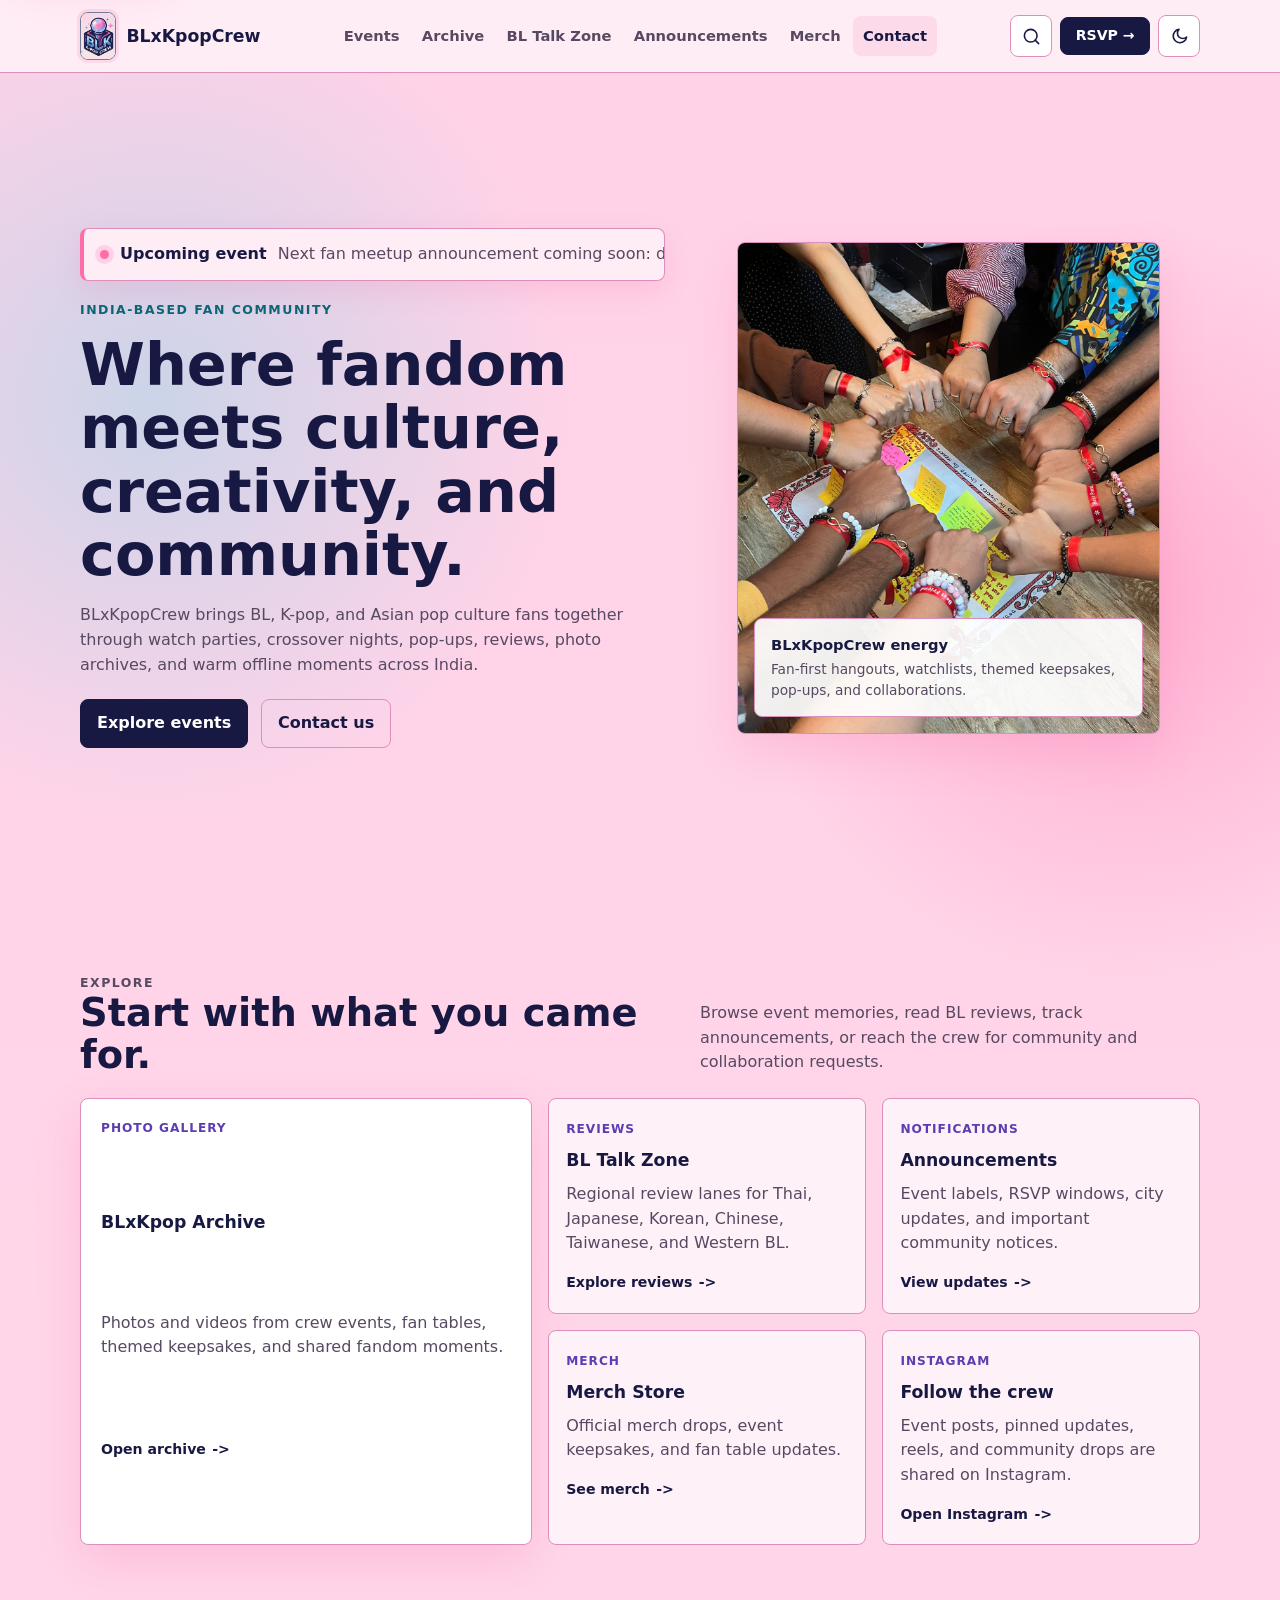
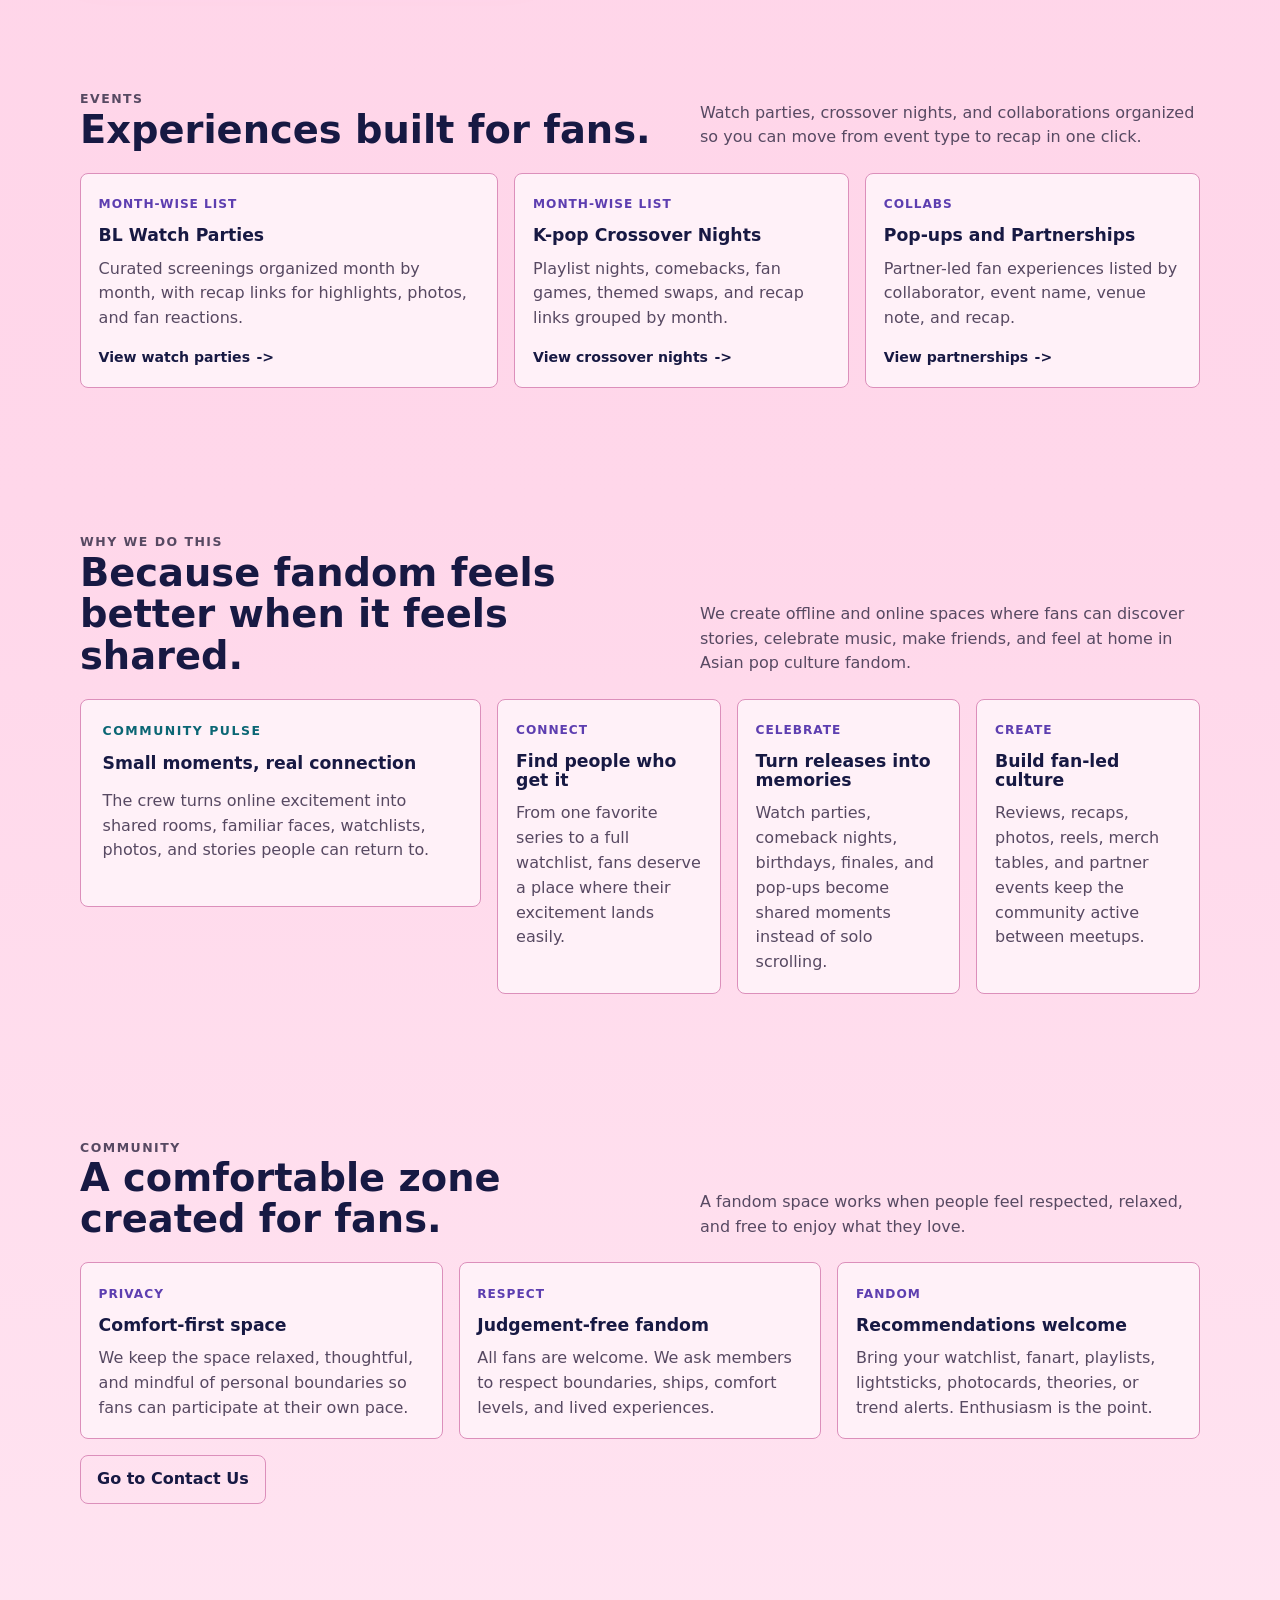
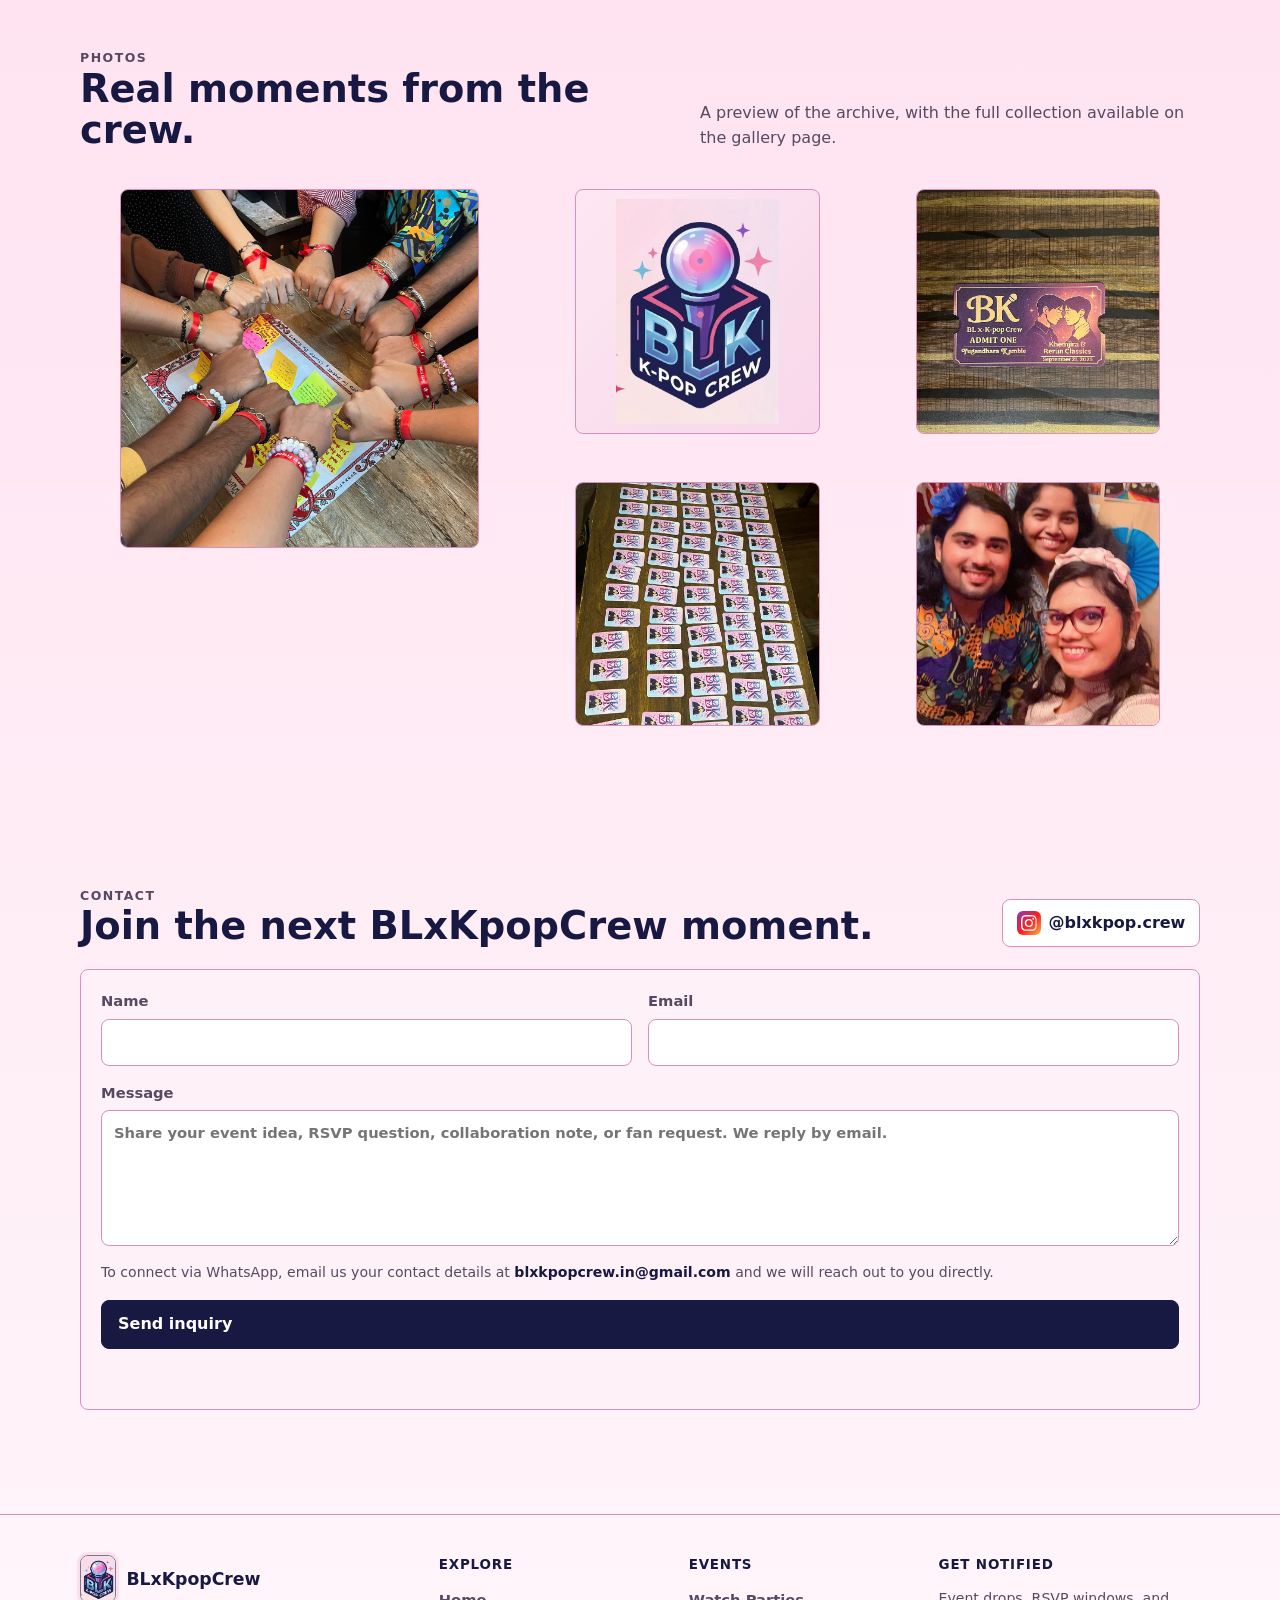
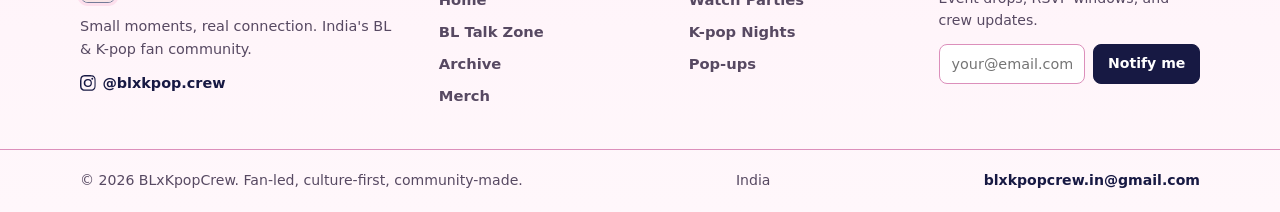
==== commit 2dc0f5a5: "feat: fix structure" ====
--- a/index.html
+++ b/index.html
@@ -17,22 +17,37 @@
 
   <header class="site-header">
     <div class="nav-wrap">
-      <a class="brand" href="index.html" aria-label="BLxKpopCrew home">
+      <a class="brand" href="index.html#home" aria-label="BLxKpopCrew home">
         <img class="brand-logo" src="photos%20and%20videos/logo.jpg" alt="" width="498" height="689" />
         <span>BLxKpopCrew</span>
       </a>
+
       <nav aria-label="Main navigation">
         <ul class="nav-links" id="nav-links">
-          <li><a href="events.html">Events</a></li>
+          <li><a href="index.html#events">Events</a></li>
+          <li><a href="archive.html">Archive</a></li>
           <li><a href="talk-zone.html">BL Talk Zone</a></li>
-          <li><a href="archive.html">Archive</a></li>
+          <li><a href="announcements.html">Announcements</a></li>
           <li><a href="merch-store.html">Merch</a></li>
+          <li><a href="index.html#contact">Contact</a></li>
         </ul>
       </nav>
+
       <div class="nav-actions">
-        <a href="watch-parties.html" class="nav-cta btn">RSVP →</a>
-        <button class="icon-btn" type="button" id="theme-toggle" aria-label="Switch to dark mode"><svg aria-hidden="true" width="19" height="19" viewBox="0 0 24 24" fill="none" stroke="currentColor" stroke-width="2"><path d="M20.99 12.62A8.5 8.5 0 1 1 11.38 3.01 6.5 6.5 0 0 0 20.99 12.62Z"></path></svg></button>
-        <button class="icon-btn menu-toggle" type="button" id="menu-toggle" aria-label="Open menu" aria-controls="nav-links" aria-expanded="false"><svg aria-hidden="true" width="21" height="21" viewBox="0 0 24 24" fill="none" stroke="currentColor" stroke-width="2"><path d="M4 7h16M4 12h16M4 17h16"></path></svg></button>
+        <button class="icon-btn" type="button" id="search-toggle" aria-label="Search site">
+          <svg aria-hidden="true" width="19" height="19" viewBox="0 0 24 24" fill="none" stroke="currentColor" stroke-width="2"><circle cx="11" cy="11" r="8"></circle><path d="m21 21-4.35-4.35"></path></svg>
+        </button>
+        <a href="rsvp.html" class="nav-cta btn">RSVP →</a>
+        <button class="icon-btn" type="button" id="theme-toggle" aria-label="Switch to dark mode">
+          <svg aria-hidden="true" width="19" height="19" viewBox="0 0 24 24" fill="none" stroke="currentColor" stroke-width="2">
+            <path d="M20.99 12.62A8.5 8.5 0 1 1 11.38 3.01 6.5 6.5 0 0 0 20.99 12.62Z"></path>
+          </svg>
+        </button>
+        <button class="icon-btn menu-toggle" type="button" id="menu-toggle" aria-label="Open menu" aria-controls="nav-links" aria-expanded="false">
+          <svg aria-hidden="true" width="21" height="21" viewBox="0 0 24 24" fill="none" stroke="currentColor" stroke-width="2">
+            <path d="M4 7h16M4 12h16M4 17h16"></path>
+          </svg>
+        </button>
       </div>
     </div>
   </header>
@@ -40,17 +55,19 @@
   <main id="main" class="page-shell">
     <section class="hero" id="home" aria-labelledby="home-title">
       <div>
-        <a class="notice" href="events.html" aria-label="Open upcoming event announcements">
+        <a class="notice" href="announcements.html" aria-label="Open upcoming event announcements">
           <div class="notice-track">
-            <span class="notice-item"><span class="notice-dot" aria-hidden="true"></span><strong>Upcoming events</strong><span>Watch parties, K-pop nights, and pop-ups coming soon. Check Events for RSVP details.</span></span>
+            <span class="notice-item"><span class="notice-dot" aria-hidden="true"></span><strong>Upcoming event</strong><span>Next fan meetup announcement coming soon: date, city, theme, and RSVP details.</span></span>
+            <span class="notice-item" aria-hidden="true"><span class="notice-dot"></span><strong>Upcoming event</strong><span>Next fan meetup announcement coming soon: date, city, theme, and RSVP details.</span></span>
+            <span class="notice-item" aria-hidden="true"><span class="notice-dot"></span><strong>Upcoming event</strong><span>Next fan meetup announcement coming soon: date, city, theme, and RSVP details.</span></span>
           </div>
         </a>
         <p class="eyebrow">India-based fan community</p>
         <h1 id="home-title">Where fandom meets culture, creativity, and community.</h1>
         <p class="hero-copy">BLxKpopCrew brings BL, K-pop, and Asian pop culture fans together through watch parties, crossover nights, pop-ups, reviews, photo archives, and warm offline moments across India.</p>
         <div class="button-row">
-          <a class="btn" href="events.html">See upcoming events</a>
-          <a class="btn secondary" href="archive.html">View archive</a>
+          <a class="btn" href="#events">Explore events</a>
+          <a class="btn secondary" href="#contact">Contact us</a>
         </div>
       </div>
 
@@ -63,87 +80,168 @@
       </figure>
     </section>
 
+    <section class="section-block" id="sections" aria-labelledby="sections-title">
+      <div class="section-head">
+        <div>
+          <p class="eyebrow">Explore</p>
+          <h2 id="sections-title">Start with what you came for.</h2>
+        </div>
+        <p>Browse event memories, read BL reviews, track announcements, or reach the crew for community and collaboration requests.</p>
+      </div>
+      <div class="feature-layout">
+        <a class="feature-card" href="archive.html">
+          <span class="tag">Photo gallery</span>
+          <h3>BLxKpop Archive</h3>
+          <p>Photos and videos from crew events, fan tables, themed keepsakes, and shared fandom moments.</p>
+          <span class="card-cta">Open archive <span aria-hidden="true">-></span></span>
+        </a>
+        <div class="quick-grid">
+          <a class="card" href="talk-zone.html">
+            <span class="tag">Reviews</span>
+            <h3>BL Talk Zone</h3>
+            <p>Regional review lanes for Thai, Japanese, Korean, Chinese, Taiwanese, and Western BL.</p>
+            <span class="card-cta">Explore reviews <span aria-hidden="true">-></span></span>
+          </a>
+          <a class="card" href="announcements.html">
+            <span class="tag">Notifications</span>
+            <h3>Announcements</h3>
+            <p>Event labels, RSVP windows, city updates, and important community notices.</p>
+            <span class="card-cta">View updates <span aria-hidden="true">-></span></span>
+          </a>
+          <a class="card" href="merch-store.html">
+            <span class="tag">Merch</span>
+            <h3>Merch Store</h3>
+            <p>Official merch drops, event keepsakes, and fan table updates.</p>
+            <span class="card-cta">See merch <span aria-hidden="true">-></span></span>
+          </a>
+          <a class="card" href="https://www.instagram.com/blxkpop.crew/" target="_blank" rel="noopener">
+            <span class="tag">Instagram</span>
+            <h3>Follow the crew</h3>
+            <p>Event posts, pinned updates, reels, and community drops are shared on Instagram.</p>
+            <span class="card-cta">Open Instagram <span aria-hidden="true">-></span></span>
+          </a>
+        </div>
+      </div>
+    </section>
+
     <section class="section-block" id="events" aria-labelledby="events-title">
       <div class="section-head">
-        <h2 id="events-title">Upcoming events.</h2>
-        <a class="btn secondary" href="events.html">All events →</a>
-      </div>
-      <div class="event-feature-grid">
-        <a class="event-feature-card event-feature-card--watch" href="watch-parties.html" data-animate>
-          <div class="event-feature-card__bg"><img src="photos%20and%20videos/1000172854.jpg" alt="" loading="lazy" /></div>
-          <div class="event-feature-card__gradient"></div>
-          <div class="event-feature-card__content">
-            <span class="event-feature-card__label">BL Watch Party</span>
-            <h3 class="event-feature-card__title">BL Watch Parties</h3>
-            <p class="event-feature-card__desc">Curated screenings with live commentary, themed moments, and fan reactions across India.</p>
-            <span class="event-feature-card__cta">View all →</span>
-          </div>
-        </a>
-        <a class="event-feature-card event-feature-card--kpop" href="kpop-crossover-nights.html" data-animate>
-          <div class="event-feature-card__bg"><img src="photos%20and%20videos/1000172856.jpg" alt="" loading="lazy" /></div>
-          <div class="event-feature-card__gradient"></div>
-          <div class="event-feature-card__content">
-            <span class="event-feature-card__label">K-pop Night</span>
-            <h3 class="event-feature-card__title">K-pop Crossover Nights</h3>
-            <p class="event-feature-card__desc">Playlist nights, comeback celebrations, and fan game sessions for K-pop fans.</p>
-            <span class="event-feature-card__cta">View all →</span>
-          </div>
-        </a>
-        <a class="event-feature-card event-feature-card--popups" href="popups-partnerships.html" data-animate>
-          <div class="event-feature-card__bg"><img src="photos%20and%20videos/1000172849.jpg" alt="" loading="lazy" /></div>
-          <div class="event-feature-card__gradient"></div>
-          <div class="event-feature-card__content">
-            <span class="event-feature-card__label">Pop-up &amp; Collab</span>
-            <h3 class="event-feature-card__title">Pop-ups &amp; Partnerships</h3>
-            <p class="event-feature-card__desc">Partner-led experiences with cafes, creators, and fan community tables.</p>
-            <span class="event-feature-card__cta">View all →</span>
-          </div>
-        </a>
-      </div>
-    </section>
-
-    <section class="section-block" id="about" aria-labelledby="about-title">
-      <div class="about-split" data-animate>
-        <div class="about-manifesto">
-          <h2 id="about-title">Fandom feels better when it feels shared.</h2>
-          <p>BLxKpopCrew turns online excitement into shared rooms, familiar faces, and stories people return to. We build offline and online spaces for BL, K-pop, and Asian pop culture fans across India — from watch parties and playlist nights to pop-up tables and fan reviews.</p>
-        </div>
-        <div class="about-photo">
-          <img src="photos%20and%20videos/1000172855.jpg" alt="Smiling BLxKpopCrew members at a themed fandom meetup" loading="lazy" />
-        </div>
-      </div>
-      <div class="values-grid" data-animate>
-        <div class="value-card">
-          <h3>Find people who get it</h3>
-          <p>From one favourite series to a full watchlist, fans deserve a place where their excitement lands easily.</p>
-        </div>
-        <div class="value-card">
-          <h3>Turn releases into memories</h3>
-          <p>Watch parties, comeback nights, birthdays, finales, and pop-ups become shared moments instead of solo scrolling.</p>
-        </div>
-        <div class="value-card">
-          <h3>Build fan-led culture</h3>
-          <p>Reviews, recaps, photos, reels, merch tables, and partner events keep the community active between meetups.</p>
-        </div>
+        <div>
+          <p class="eyebrow">Events</p>
+          <h2 id="events-title">Experiences built for fans.</h2>
+        </div>
+        <p>Watch parties, crossover nights, and collaborations organized so you can move from event type to recap in one click.</p>
+      </div>
+
+      <div class="event-grid">
+        <a class="card" href="watch-parties.html">
+          <span class="tag">Month-wise list</span>
+          <h3>BL Watch Parties</h3>
+          <p>Curated screenings organized month by month, with recap links for highlights, photos, and fan reactions.</p>
+          <span class="card-cta">View watch parties <span aria-hidden="true">-></span></span>
+        </a>
+        <a class="card" href="kpop-crossover-nights.html">
+          <span class="tag">Month-wise list</span>
+          <h3>K-pop Crossover Nights</h3>
+          <p>Playlist nights, comebacks, fan games, themed swaps, and recap links grouped by month.</p>
+          <span class="card-cta">View crossover nights <span aria-hidden="true">-></span></span>
+        </a>
+        <a class="card" href="popups-partnerships.html">
+          <span class="tag">Collabs</span>
+          <h3>Pop-ups and Partnerships</h3>
+          <p>Partner-led fan experiences listed by collaborator, event name, venue note, and recap.</p>
+          <span class="card-cta">View partnerships <span aria-hidden="true">-></span></span>
+        </a>
+      </div>
+    </section>
+
+    <section class="section-block" id="why" aria-labelledby="why-title">
+      <div class="section-head">
+        <div>
+          <p class="eyebrow">Why we do this</p>
+          <h2 id="why-title">Because fandom feels better when it feels shared.</h2>
+        </div>
+        <p>We create offline and online spaces where fans can discover stories, celebrate music, make friends, and feel at home in Asian pop culture fandom.</p>
+      </div>
+      <div class="values-layout">
+        <div class="panel">
+          <p class="eyebrow">Community pulse</p>
+          <h3>Small moments, real connection</h3>
+          <p class="hero-copy">The crew turns online excitement into shared rooms, familiar faces, watchlists, photos, and stories people can return to.</p>
+        </div>
+        <div class="grid">
+          <article class="card">
+            <span class="tag">Connect</span>
+            <h3>Find people who get it</h3>
+            <p>From one favorite series to a full watchlist, fans deserve a place where their excitement lands easily.</p>
+          </article>
+          <article class="card">
+            <span class="tag">Celebrate</span>
+            <h3>Turn releases into memories</h3>
+            <p>Watch parties, comeback nights, birthdays, finales, and pop-ups become shared moments instead of solo scrolling.</p>
+          </article>
+          <article class="card">
+            <span class="tag">Create</span>
+            <h3>Build fan-led culture</h3>
+            <p>Reviews, recaps, photos, reels, merch tables, and partner events keep the community active between meetups.</p>
+          </article>
+        </div>
+      </div>
+    </section>
+
+    <section class="section-block" id="community" aria-labelledby="community-title">
+      <div class="section-head">
+        <div>
+          <p class="eyebrow">Community</p>
+          <h2 id="community-title">A comfortable zone created for fans.</h2>
+        </div>
+        <p>A fandom space works when people feel respected, relaxed, and free to enjoy what they love.</p>
+      </div>
+      <div class="grid">
+        <article class="card">
+          <span class="tag">Privacy</span>
+          <h3>Comfort-first space</h3>
+          <p>We keep the space relaxed, thoughtful, and mindful of personal boundaries so fans can participate at their own pace.</p>
+        </article>
+        <article class="card">
+          <span class="tag">Respect</span>
+          <h3>Judgement-free fandom</h3>
+          <p>All fans are welcome. We ask members to respect boundaries, ships, comfort levels, and lived experiences.</p>
+        </article>
+        <article class="card">
+          <span class="tag">Fandom</span>
+          <h3>Recommendations welcome</h3>
+          <p>Bring your watchlist, fanart, playlists, lightsticks, photocards, theories, or trend alerts. Enthusiasm is the point.</p>
+        </article>
+      </div>
+      <div class="button-row" style="margin-top: 1rem;">
+        <a class="btn secondary" href="#contact">Go to Contact Us</a>
       </div>
     </section>
 
     <section class="section-block" aria-labelledby="gallery-title">
       <div class="section-head">
-        <h2 id="gallery-title">From the archive.</h2>
-        <a class="btn secondary" href="archive.html">View all →</a>
-      </div>
-      <div class="archive-preview-grid" data-animate>
-        <figure class="photo"><img loading="lazy" src="photos%20and%20videos/1000172856.jpg" alt="" /></figure>
-        <figure class="photo"><img loading="lazy" src="photos%20and%20videos/1000172854.jpg" alt="" /></figure>
-        <figure class="photo"><img loading="lazy" src="photos%20and%20videos/1000172849.jpg" alt="" /></figure>
-        <figure class="photo"><img loading="lazy" src="photos%20and%20videos/1000172855.jpg" alt="" /></figure>
+        <div>
+          <p class="eyebrow">Photos</p>
+          <h2 id="gallery-title">Real moments from the crew.</h2>
+        </div>
+        <p>A preview of the archive, with the full collection available on the gallery page.</p>
+      </div>
+      <div class="media-grid">
+        <figure class="photo"><img loading="lazy" src="photos%20and%20videos/1000172856.jpg" alt="Members showing matching bracelets around a BL and K-pop meetup table" width="1200" height="1600" /></figure>
+        <figure class="photo logo-photo"><img loading="lazy" src="photos%20and%20videos/logo.jpg" alt="BLxKpopCrew microphone logo in pink, cyan, and midnight blue" width="498" height="689" /></figure>
+        <figure class="photo"><img loading="lazy" src="photos%20and%20videos/1000172854.jpg" alt="Purple BL x K-pop Crew admit one event ticket" width="1600" height="1200" /></figure>
+        <figure class="photo"><img loading="lazy" src="photos%20and%20videos/1000172849.jpg" alt="Rows of printed BL x K-pop Crew keepsake cards on a wooden table" width="900" height="1600" /></figure>
+        <figure class="photo"><img loading="lazy" src="photos%20and%20videos/1000172855.jpg" alt="Smiling BLxKpopCrew members at a themed fandom meetup" width="900" height="1600" /></figure>
       </div>
     </section>
 
     <section class="section-block" id="contact" aria-labelledby="contact-title">
       <div class="section-head">
-        <h2 id="contact-title">Join the next BLxKpopCrew moment.</h2>
+        <div>
+          <p class="eyebrow">Contact</p>
+          <h2 id="contact-title">Join the next BLxKpopCrew moment.</h2>
+        </div>
         <div class="contact-links">
           <a class="social-link" href="https://www.instagram.com/blxkpop.crew/" target="_blank" rel="noopener" aria-label="Open BLxKpopCrew on Instagram">
             <span class="instagram-mark" aria-hidden="true">
@@ -164,8 +262,9 @@
           <input name="email" type="email" autocomplete="email" required />
         </label>
         <label class="full">Message
-          <textarea name="message" placeholder="Share your WhatsApp query, event idea, city, collaboration note, or fan request." required></textarea>
+          <textarea name="message" placeholder="Share your event idea, RSVP question, collaboration note, or fan request. We reply by email." required></textarea>
         </label>
+        <p class="full" style="color:var(--muted);font-size:0.88rem;margin:0">To connect via WhatsApp, email us your contact details at <a href="mailto:blxkpopcrew.in@gmail.com" style="color:var(--brand-strong);font-weight:750">blxkpopcrew.in@gmail.com</a> and we will reach out to you directly.</p>
         <input type="hidden" name="_subject" value="New BLxKpopCrew inquiry" />
         <button class="btn full" type="submit">Send inquiry</button>
         <p class="form-status full" id="form-status" role="status" aria-live="polite"></p>
@@ -175,47 +274,24 @@
 
   <footer class="site-footer footer-full">
     <div class="footer-grid page-shell">
-      <div>
-        <a class="brand footer-brand-link" href="index.html"><img class="brand-logo" src="photos%20and%20videos/logo.jpg" alt="" width="498" height="689" /><span>BLxKpopCrew</span></a>
-        <p class="footer-tagline">Small moments, real connection. India's BL &amp; K-pop fan community.</p>
-        <a class="footer-ig" href="https://www.instagram.com/blxkpop.crew/" target="_blank" rel="noopener"><svg aria-hidden="true" width="16" height="16" viewBox="0 0 16 16" fill="currentColor"><path d="M8 0C5.83 0 5.56.01 4.71.05 3.86.09 3.28.22 2.77.42a3.6 3.6 0 0 0-1.3.85 3.6 3.6 0 0 0-.85 1.3c-.2.51-.33 1.09-.37 1.94C.01 5.56 0 5.83 0 8s.01 2.44.05 3.29c.04.85.17 1.43.37 1.94.21.53.49.98.85 1.3.36.36.77.64 1.3.85.51.2 1.09.33 1.94.37.85.04 1.12.05 3.29.05s2.44-.01 3.29-.05c.85-.04 1.43-.17 1.94-.37.53-.21.98-.49 1.3-.85.36-.36.64-.77.85-1.3.2-.51.33-1.09.37-1.94.04-.85.05-1.12.05-3.29s-.01-2.44-.05-3.29c-.04-.85-.17-1.43-.37-1.94a3.6 3.6 0 0 0-.85-1.3 3.6 3.6 0 0 0-1.3-.85c-.51-.2-1.09-.33-1.94-.37C10.44.01 10.17 0 8 0Zm0 1.44c2.13 0 2.38.01 3.22.05.78.04 1.2.17 1.48.28.37.14.63.31.91.59.28.28.45.54.59.91.11.28.24.7.28 1.48.04.84.05 1.09.05 3.22s-.01 2.38-.05 3.22c-.04.78-.17 1.2-.28 1.48-.14.37-.31.63-.59.91-.28.28-.54.45-.91.59-.28.11-.7.24-1.48.28-.84.04-1.09.05-3.22.05s-2.38-.01-3.22-.05c-.78-.04-1.2-.17-1.48-.28a2.15 2.15 0 0 1-.91-.59 2.15 2.15 0 0 1-.59-.91c-.11-.28-.24-.7-.28-1.48-.04-.84-.05-1.09-.05-3.22s.01-2.38.05-3.22c.04-.78.17-1.2.28-1.48.14-.37.31-.63.59-.91.28-.28.54-.45.91-.59.28-.11.7-.24 1.48-.28.84-.04 1.09-.05 3.22-.05Z"/><path d="M8 3.89A4.11 4.11 0 1 0 8 12.1 4.11 4.11 0 0 0 8 3.89Zm0 6.78A2.67 2.67 0 1 1 8 5.33a2.67 2.67 0 0 1 0 5.34Zm5.23-6.94a.96.96 0 1 1-1.92 0 .96.96 0 0 1 1.92 0Z"/></svg> @blxkpop.crew</a>
-      </div>
-      <div>
-        <h4 class="footer-col-head">Explore</h4>
-        <ul class="footer-links-col">
-          <li><a href="index.html">Home</a></li>
-          <li><a href="talk-zone.html">BL Talk Zone</a></li>
-          <li><a href="archive.html">Archive</a></li>
-          <li><a href="merch-store.html">Merch</a></li>
-        </ul>
-      </div>
-      <div>
-        <h4 class="footer-col-head">Events</h4>
-        <ul class="footer-links-col">
-          <li><a href="watch-parties.html">Watch Parties</a></li>
-          <li><a href="kpop-crossover-nights.html">K-pop Nights</a></li>
-          <li><a href="popups-partnerships.html">Pop-ups</a></li>
-        </ul>
-      </div>
-      <div>
-        <h4 class="footer-col-head">Get notified</h4>
-        <p class="footer-notify-desc">Event drops, RSVP windows, and crew updates.</p>
-        <form class="notify-form" id="footer-notify-form" action="https://formspree.io/f/YOUR_FORM_ID" method="POST">
-          <div class="notify-row">
-            <input type="email" name="email" placeholder="your@email.com" aria-label="Email for event notifications" required />
-            <button class="btn" type="submit">Notify me</button>
-          </div>
-          <p class="form-status" id="footer-notify-status" role="status" aria-live="polite"></p>
-        </form>
-      </div>
+      <div><a class="brand footer-brand-link" href="index.html"><img class="brand-logo" src="photos%20and%20videos/logo.jpg" alt="" width="498" height="689" /><span>BLxKpopCrew</span></a><p class="footer-tagline">Small moments, real connection. India's BL &amp; K-pop fan community.</p><a class="footer-ig" href="https://www.instagram.com/blxkpop.crew/" target="_blank" rel="noopener"><svg aria-hidden="true" width="16" height="16" viewBox="0 0 16 16" fill="currentColor"><path d="M8 0C5.83 0 5.56.01 4.71.05 3.86.09 3.28.22 2.77.42a3.6 3.6 0 0 0-1.3.85 3.6 3.6 0 0 0-.85 1.3c-.2.51-.33 1.09-.37 1.94C.01 5.56 0 5.83 0 8s.01 2.44.05 3.29c.04.85.17 1.43.37 1.94.21.53.49.98.85 1.3.36.36.77.64 1.3.85.51.2 1.09.33 1.94.37.85.04 1.12.05 3.29.05s2.44-.01 3.29-.05c.85-.04 1.43-.17 1.94-.37.53-.21.98-.49 1.3-.85.36-.36.64-.77.85-1.3.2-.51.33-1.09.37-1.94.04-.85.05-1.12.05-3.29s-.01-2.44-.05-3.29c-.04-.85-.17-1.43-.37-1.94a3.6 3.6 0 0 0-.85-1.3 3.6 3.6 0 0 0-1.3-.85c-.51-.2-1.09-.33-1.94-.37C10.44.01 10.17 0 8 0Zm0 1.44c2.13 0 2.38.01 3.22.05.78.04 1.2.17 1.48.28.37.14.63.31.91.59.28.28.45.54.59.91.11.28.24.7.28 1.48.04.84.05 1.09.05 3.22s-.01 2.38-.05 3.22c-.04.78-.17 1.2-.28 1.48-.14.37-.31.63-.59.91-.28.28-.54.45-.91.59-.28.11-.7.24-1.48.28-.84.04-1.09.05-3.22.05s-2.38-.01-3.22-.05c-.78-.04-1.2-.17-1.48-.28a2.15 2.15 0 0 1-.91-.59 2.15 2.15 0 0 1-.59-.91c-.11-.28-.24-.7-.28-1.48-.04-.84-.05-1.09-.05-3.22s.01-2.38.05-3.22c.04-.78.17-1.2.28-1.48.14-.37.31-.63.59-.91.28-.28.54-.45.91-.59.28-.11.7-.24 1.48-.28.84-.04 1.09-.05 3.22-.05Z"/><path d="M8 3.89A4.11 4.11 0 1 0 8 12.1 4.11 4.11 0 0 0 8 3.89Zm0 6.78A2.67 2.67 0 1 1 8 5.33a2.67 2.67 0 0 1 0 5.34Zm5.23-6.94a.96.96 0 1 1-1.92 0 .96.96 0 0 1 1.92 0Z"/></svg> @blxkpop.crew</a></div>
+      <div><h4 class="footer-col-head">Explore</h4><ul class="footer-links-col"><li><a href="index.html">Home</a></li><li><a href="talk-zone.html">BL Talk Zone</a></li><li><a href="archive.html">Archive</a></li><li><a href="merch-store.html">Merch</a></li></ul></div>
+      <div><h4 class="footer-col-head">Events</h4><ul class="footer-links-col"><li><a href="watch-parties.html">Watch Parties</a></li><li><a href="kpop-crossover-nights.html">K-pop Nights</a></li><li><a href="popups-partnerships.html">Pop-ups</a></li></ul></div>
+      <div><h4 class="footer-col-head">Get notified</h4><p class="footer-notify-desc">Event drops, RSVP windows, and crew updates.</p><form class="notify-form" id="footer-notify-form" action="https://formspree.io/f/YOUR_FORM_ID" method="POST"><div class="notify-row"><input type="email" name="email" placeholder="your@email.com" aria-label="Email for event notifications" required /><button class="btn" type="submit">Notify me</button></div><p class="form-status" id="footer-notify-status" role="status" aria-live="polite"></p></form></div>
     </div>
-    <div class="footer-bottom">
-      <div class="footer-bottom-inner page-shell">
-        <span>© 2026 BLxKpopCrew. Fan-led, culture-first, community-made.</span>
-        <a href="mailto:blxkpopcrew.in@gmail.com">blxkpopcrew.in@gmail.com</a>
-      </div>
+    <div class="footer-bottom"><div class="footer-bottom-inner page-shell"><span>© 2026 BLxKpopCrew. Fan-led, culture-first, community-made.</span><span>India</span><a href="mailto:blxkpopcrew.in@gmail.com">blxkpopcrew.in@gmail.com</a></div></div>
+  </footer>
+
+  <div class="search-overlay" id="search-overlay" role="dialog" aria-label="Search" aria-modal="true" hidden>
+    <div class="search-overlay__inner">
+      <div class="search-bar">
+        <svg aria-hidden="true" width="20" height="20" viewBox="0 0 24 24" fill="none" stroke="currentColor" stroke-width="2"><circle cx="11" cy="11" r="8"></circle><path d="m21 21-4.35-4.35"></path></svg>
+        <input type="search" id="search-input" placeholder="Search events, reviews, archive..." autocomplete="off" />
+        <button class="icon-btn" type="button" id="search-close" aria-label="Close search"><svg aria-hidden="true" width="19" height="19" viewBox="0 0 24 24" fill="none" stroke="currentColor" stroke-width="2"><path d="M18 6 6 18M6 6l12 12"></path></svg></button>
+      </div>
+      <div class="search-results" id="search-results" role="list"></div>
     </div>
-  </footer>
+  </div>
 
   <script src="script.js?v=theme-icons"></script>
 </body>
--- a/styles.css
+++ b/styles.css
@@ -21,7 +21,7 @@
   --shadow: 0 18px 45px rgba(236, 91, 156, 0.18);
   --focus: 0 0 0 3px rgba(101, 214, 236, 0.4);
   --radius: 8px;
-  --max: 1200px;
+  --max: 1160px;
 }
 
 [data-theme="dark"] {
@@ -859,493 +859,7 @@
   .notice-item { white-space: normal; min-width: 86vw; }
 }
 
-/* ── Watch Parties — Netflix layout ──────────────────────────────────────── */
-.wp-hero {
-  align-items: flex-end;
-  background: color-mix(in srgb, var(--surface) 60%, var(--surface-strong) 40%);
-  display: flex;
-  min-height: 55vh;
-  overflow: hidden;
-  position: relative;
-}
-
-.wp-hero--has-image { background: var(--surface-strong); }
-
-.wp-hero-img {
-  height: 100%;
-  inset: 0;
-  object-fit: cover;
-  object-position: center top;
-  position: absolute;
-  width: 100%;
-}
-
-.wp-hero-gradient {
-  background: linear-gradient(to top, rgba(0,0,0,0.78) 0%, rgba(0,0,0,0.38) 45%, rgba(0,0,0,0.04) 100%);
-  inset: 0;
-  position: absolute;
-}
-
-.wp-hero-content {
-  padding-bottom: 2.5rem;
-  padding-top: 2rem;
-  position: relative;
-  width: 100%;
-  z-index: 1;
-}
-
-.wp-hero--has-image .wp-hero-content { color: #fff; }
-.wp-hero--has-image .eyebrow { color: var(--rose); }
-.wp-hero--has-image .wp-hero-meta,
-.wp-hero--has-image .wp-hero-desc { color: rgba(255,255,255,0.82); }
-
-.wp-hero-eyebrow { color: var(--rose); }
-
-.wp-hero-title {
-  font-size: clamp(1.85rem, 4vw, 3.15rem);
-  line-height: 1.08;
-  margin: 0.4rem 0 0.55rem;
-  max-width: 560px;
-}
-
-.wp-hero-meta {
-  color: var(--muted);
-  font-size: 0.96rem;
-  margin: 0 0 0.65rem;
-}
-
-.wp-hero-desc {
-  color: var(--muted);
-  margin: 0 0 1.3rem;
-  max-width: 480px;
-}
-
-/* Controls */
-.wp-controls {
-  padding-bottom: 0.5rem;
-  padding-top: 1.75rem;
-}
-
-.wp-search-wrap {
-  margin-bottom: 0.9rem;
-  max-width: 440px;
-  position: relative;
-}
-
-.wp-search-wrap svg {
-  color: var(--muted);
-  left: 0.9rem;
-  pointer-events: none;
-  position: absolute;
-  top: 50%;
-  transform: translateY(-50%);
-}
-
-.wp-search-input {
-  background: var(--surface-strong);
-  border: 1px solid var(--line);
-  border-radius: var(--radius);
-  color: var(--ink);
-  min-height: 44px;
-  padding: 0.7rem 0.75rem 0.7rem 2.5rem;
-  transition: border-color 150ms ease;
-  width: 100%;
-}
-
-.wp-search-input:focus {
-  border-color: var(--brand);
-  box-shadow: var(--focus);
-  outline: 0;
-}
-
-.wp-chips {
-  display: flex;
-  flex-wrap: wrap;
-  gap: 0.5rem;
-  padding-bottom: 0.25rem;
-}
-
-.wp-chip {
-  background: color-mix(in srgb, var(--sage) 10%, var(--surface-strong));
-  border: 1px solid color-mix(in srgb, var(--sage) 34%, var(--line));
-  border-radius: 999px;
-  color: var(--brand-strong);
-  cursor: pointer;
-  font-size: 0.84rem;
-  font-weight: 750;
-  min-height: 32px;
-  padding: 0.35rem 0.85rem;
-  transition: background 140ms ease, border-color 140ms ease, color 140ms ease;
-}
-
-.wp-chip:hover { border-color: var(--brand); color: var(--brand); }
-
-.wp-chip--active {
-  background: var(--brand);
-  border-color: var(--brand);
-  color: #fff;
-}
-
-/* Rows */
-#wp-rows {
-  display: grid;
-  gap: 2.25rem;
-  padding-bottom: 3.5rem;
-  padding-top: 1.25rem;
-}
-
-.wp-row-header {
-  align-items: center;
-  display: flex;
-  justify-content: space-between;
-  margin-bottom: 0.85rem;
-}
-
-.wp-row-title {
-  font-size: 1.22rem;
-  font-weight: 800;
-}
-
-.wp-row-arrows {
-  display: flex;
-  gap: 0.4rem;
-}
-
-.wp-arrow {
-  align-items: center;
-  background: var(--surface-strong);
-  border: 1px solid var(--line);
-  border-radius: var(--radius);
-  color: var(--ink);
-  cursor: pointer;
-  display: inline-flex;
-  height: 34px;
-  justify-content: center;
-  transition: border-color 140ms ease, color 140ms ease;
-  width: 34px;
-}
-
-.wp-arrow:hover { border-color: var(--brand); color: var(--brand); }
-
-.wp-scroll {
-  display: flex;
-  gap: 0.85rem;
-  overflow-x: auto;
-  padding-bottom: 0.5rem;
-  scroll-snap-type: x mandatory;
-  scrollbar-width: none;
-}
-
-.wp-scroll::-webkit-scrollbar { display: none; }
-
-.wp-scroll > [role="listitem"] {
-  flex: 0 0 255px;
-  scroll-snap-align: start;
-}
-
-/* Cards */
-.wp-card {
-  background: var(--surface);
-  border: 1px solid var(--line);
-  border-radius: var(--radius);
-  display: block;
-  overflow: hidden;
-  transition: border-color 180ms ease, box-shadow 180ms ease;
-}
-
-.wp-card:hover {
-  border-color: color-mix(in srgb, var(--brand) 55%, var(--line));
-  box-shadow: 0 16px 40px rgba(0,0,0,0.2);
-}
-
-.wp-card-thumb {
-  aspect-ratio: 16 / 9;
-  background: var(--surface-strong);
-  overflow: hidden;
-  position: relative;
-}
-
-.wp-card-thumb img {
-  height: 100%;
-  object-fit: cover;
-  transition: transform 300ms ease;
-  width: 100%;
-}
-
-.wp-card:hover .wp-card-thumb img { transform: scale(1.07); }
-
-.wp-card-ph-title {
-  align-items: center;
-  color: rgba(255,255,255,0.6);
-  display: flex;
-  font-size: 0.84rem;
-  font-weight: 750;
-  height: 100%;
-  justify-content: center;
-  margin: 0;
-  padding: 0.75rem;
-  text-align: center;
-}
-
-.wp-badge {
-  border-radius: 4px;
-  font-size: 0.7rem;
-  font-weight: 800;
-  left: 0.55rem;
-  letter-spacing: 0.06em;
-  padding: 0.18rem 0.42rem;
-  position: absolute;
-  text-transform: uppercase;
-  top: 0.55rem;
-}
-
-.wp-badge--upcoming { background: var(--sage); color: #fff; }
-[data-theme="dark"] .wp-badge--upcoming { color: var(--bg); }
-.wp-badge--past { background: rgba(0,0,0,0.52); color: rgba(255,255,255,0.9); }
-.wp-badge--full { background: var(--gold); color: #fff; }
-.wp-badge--cancelled { background: rgba(140,20,40,0.8); color: #fff; }
-
-.wp-rating {
-  background: var(--button-bg);
-  border-radius: 4px;
-  bottom: 0.55rem;
-  color: var(--button-text);
-  font-size: 0.84rem;
-  font-weight: 900;
-  padding: 0.18rem 0.46rem;
-  position: absolute;
-  right: 0.55rem;
-}
-
-/* Hover overlay */
-.wp-card-overlay {
-  background: linear-gradient(to top, rgba(0,0,0,0.88) 0%, rgba(0,0,0,0.5) 55%, transparent 100%);
-  bottom: 0;
-  display: flex;
-  flex-direction: column;
-  justify-content: flex-end;
-  left: 0;
-  opacity: 0;
-  padding: 0.85rem 0.85rem 0.7rem;
-  position: absolute;
-  right: 0;
-  top: 0;
-  transition: opacity 200ms ease;
-}
-
-.wp-card:hover .wp-card-overlay { opacity: 1; }
-
-.wp-ov-title {
-  color: #fff;
-  display: block;
-  font-size: 0.88rem;
-  font-weight: 800;
-  line-height: 1.2;
-  margin-bottom: 0.2rem;
-}
-
-.wp-ov-meta {
-  color: rgba(255,255,255,0.75);
-  font-size: 0.78rem;
-  margin: 0 0 0.35rem;
-}
-
-.wp-ov-desc {
-  color: rgba(255,255,255,0.68);
-  font-size: 0.78rem;
-  line-height: 1.45;
-  margin: 0;
-}
-
-/* Card base info */
-.wp-card-info {
-  padding: 0.7rem 0.85rem 0.85rem;
-}
-
-.wp-card-title {
-  font-size: 0.92rem;
-  font-weight: 750;
-  line-height: 1.25;
-  margin: 0 0 0.22rem;
-}
-
-.wp-card-meta {
-  color: var(--muted);
-  font-size: 0.8rem;
-  margin: 0 0 0.35rem;
-}
-
-.wp-card-cta {
-  color: var(--sage);
-  font-size: 0.8rem;
-  font-weight: 800;
-}
-
-/* Empty / loading */
-.wp-empty,
-.wp-loading {
-  color: var(--muted);
-  padding: 1rem 0 3rem;
-}
-
-@media (max-width: 900px) {
-  .wp-hero { min-height: 44vh; }
-}
-
-@media (max-width: 760px) {
-  .wp-hero { min-height: 38vh; }
-  .wp-scroll > [role="listitem"] { flex-basis: 195px; }
-  .wp-row-arrows { display: none; }
-}
-
-/* ══════════════════════════════════════════════════════════════════════════════
-   SITE-WIDE OVERHAUL — design system additions
-   ══════════════════════════════════════════════════════════════════════════════ */
-
-h2 { font-weight: 800; }
-
-/* ── Scroll entrance animation ──────────────────────────────────────────────── */
-[data-animate] {
-  opacity: 0;
-  transform: translateY(16px);
-  transition: opacity 520ms ease, transform 520ms ease;
-}
-[data-animate].is-visible { opacity: 1; transform: none; }
-@media (prefers-reduced-motion: reduce) {
-  [data-animate] { opacity: 1; transform: none; transition: none; }
-}
-
-/* ── Nav CTA button ─────────────────────────────────────────────────────────── */
-.nav-cta {
-  font-size: 0.86rem;
-  font-weight: 800;
-  min-height: 36px;
-  padding: 0.4rem 0.9rem;
-  white-space: nowrap;
-}
-@media (max-width: 760px) { .nav-cta { display: none; } }
-
-/* ── Full footer ────────────────────────────────────────────────────────────── */
-.footer-full { border-top: 1px solid var(--line); margin-top: 3rem; }
-
-.footer-grid {
-  display: grid;
-  gap: 2.5rem;
-  grid-template-columns: 1.35fr 1fr 1fr 1.35fr;
-  padding-bottom: 2.5rem;
-  padding-top: 3rem;
-}
-
-.footer-brand-link {
-  align-items: center;
-  display: inline-flex;
-  font-size: 1.05rem;
-  font-weight: 800;
-  gap: 0.65rem;
-  margin-bottom: 0.85rem;
-}
-
-.footer-tagline {
-  color: var(--muted);
-  font-size: 0.88rem;
-  line-height: 1.55;
-  margin: 0 0 1rem;
-  max-width: 240px;
-}
-
-.footer-ig {
-  align-items: center;
-  color: var(--brand);
-  display: inline-flex;
-  font-size: 0.88rem;
-  font-weight: 750;
-  gap: 0.5rem;
-  transition: color 140ms ease;
-}
-.footer-ig:hover { color: var(--rose); }
-
-.footer-col-head {
-  color: var(--ink);
-  font-size: 0.79rem;
-  font-weight: 800;
-  letter-spacing: 0.11em;
-  margin: 0 0 0.9rem;
-  text-transform: uppercase;
-}
-
-.footer-links-col {
-  display: grid;
-  gap: 0.55rem;
-  list-style: none;
-  margin: 0;
-  padding: 0;
-}
-
-.footer-links-col a {
-  color: var(--muted);
-  font-size: 0.9rem;
-  transition: color 140ms ease;
-}
-.footer-links-col a:hover { color: var(--brand); }
-
-.footer-notify-desc {
-  color: var(--muted);
-  font-size: 0.86rem;
-  margin: 0 0 0.85rem;
-}
-
-.notify-form { display: grid; gap: 0.5rem; }
-
-.notify-row { display: flex; gap: 0.5rem; }
-
-.notify-row input {
-  background: var(--surface-strong);
-  border: 1px solid var(--line);
-  border-radius: var(--radius);
-  color: var(--ink);
-  flex: 1;
-  font-size: 0.87rem;
-  min-height: 40px;
-  padding: 0.5rem 0.7rem;
-}
-
-.notify-row .btn {
-  font-size: 0.85rem;
-  min-height: 40px;
-  padding: 0.45rem 0.9rem;
-  white-space: nowrap;
-}
-
-.footer-bottom { border-top: 1px solid var(--line); }
-
-.footer-bottom-inner {
-  align-items: center;
-  color: var(--muted);
-  display: flex;
-  flex-wrap: wrap;
-  font-size: 0.86rem;
-  gap: 1rem;
-  justify-content: space-between;
-  padding-bottom: 1.25rem;
-  padding-top: 1.25rem;
-}
-
-.footer-bottom-inner a { color: var(--muted); font-weight: 700; }
-.footer-bottom-inner a:hover { color: var(--brand); }
-
-/* ── Page hero accent bar variants ──────────────────────────────────────────── */
-.page-hero {
-  border-left: 4px solid transparent;
-  padding-left: 1.5rem;
-}
-.page-hero--events  { border-left-color: var(--sage); }
-.page-hero--reviews { border-left-color: var(--gold); }
-.page-hero--archive { border-left-color: var(--rose); }
-.page-hero--merch   { border-left-color: var(--brand); }
-.page-hero--kpop    { border-left-color: var(--gold); }
-.page-hero--popups  { border-left-color: var(--rose); }
-
-/* ── Homepage: large event feature cards ─────────────────────────────────────── */
+/* ── Netflix-style event feature cards ───────────────────── */
 .event-feature-grid {
   display: grid;
   gap: 1rem;
@@ -1363,8 +877,9 @@
   position: relative;
   transition: box-shadow 200ms ease, transform 200ms ease;
 }
+
 .event-feature-card:hover {
-  box-shadow: 0 24px 52px rgba(0,0,0,0.22);
+  box-shadow: 0 24px 52px rgba(0, 0, 0, 0.22);
   transform: translateY(-4px);
 }
 
@@ -1420,327 +935,376 @@
   padding: 0.38rem 0.75rem;
   transition: background 140ms ease;
 }
+
 .event-feature-card:hover .event-feature-card__cta { background: rgba(255,255,255,0.24); }
 
 .event-feature-card--watch  { border-top: 3px solid var(--sage); }
 .event-feature-card--kpop   { border-top: 3px solid var(--gold); }
 .event-feature-card--popups { border-top: 3px solid var(--rose); }
-
-/* ── Homepage: About split ───────────────────────────────────────────────────── */
-.about-split {
-  align-items: stretch;
-  display: grid;
-  gap: 1rem;
-  grid-template-columns: 1fr 1fr;
-}
-
-.about-manifesto {
+.event-feature-card--recap  { border-top: 3px solid var(--brand); }
+
+/* ── RSVP nav button ─────────────────────────────────────── */
+.nav-cta {
+  font-size: 0.88rem;
+  min-height: 38px;
+  padding: 0.45rem 0.9rem;
+  white-space: nowrap;
+}
+
+/* ── Search overlay ──────────────────────────────────────── */
+.search-overlay {
+  backdrop-filter: blur(18px);
+  background: color-mix(in srgb, var(--bg) 94%, transparent);
+  inset: 0;
+  position: fixed;
+  z-index: 50;
+}
+
+.search-overlay[hidden] { display: none; }
+
+.search-overlay__inner {
+  margin: 0 auto;
+  max-width: 680px;
+  padding: 4rem 1.25rem 2rem;
+}
+
+.search-bar {
+  align-items: center;
+  background: var(--surface-strong);
+  border: 1px solid var(--line);
+  border-radius: var(--radius);
+  box-shadow: var(--shadow);
+  display: flex;
+  gap: 0.75rem;
+  padding: 0.75rem 1rem;
+}
+
+.search-bar > svg { color: var(--muted); flex: 0 0 auto; }
+
+#search-input {
+  background: none;
+  border: 0;
+  color: var(--ink);
+  flex: 1;
+  font-size: 1rem;
+  min-height: 0;
+  outline: none;
+  padding: 0;
+  width: 0;
+}
+
+.search-results { margin-top: 1rem; }
+
+.search-result {
   background: var(--surface);
   border: 1px solid var(--line);
-  border-left: 4px solid var(--sage);
-  border-radius: var(--radius);
-  display: flex;
-  flex-direction: column;
-  justify-content: center;
-  padding: 2rem 2.25rem;
-}
-.about-manifesto h2 { font-size: clamp(1.6rem, 2.5vw, 2.35rem); margin-bottom: 1rem; }
-.about-manifesto p { color: var(--muted); font-size: 1.01rem; line-height: 1.65; margin: 0; }
-
-.about-photo { border: 1px solid var(--line); border-radius: var(--radius); overflow: hidden; }
-.about-photo img { height: 100%; object-fit: cover; width: 100%; }
-
-/* ── Values grid ─────────────────────────────────────────────────────────────── */
-.values-grid {
-  display: grid;
-  gap: 1rem;
-  grid-template-columns: repeat(3, 1fr);
-  margin-top: 1rem;
-}
-
-.value-card {
-  background: var(--surface-strong);
-  border: 1px solid var(--line);
-  border-radius: var(--radius);
-  padding: 1.35rem;
-}
-.value-card h3 { font-size: 1rem; margin-bottom: 0.5rem; }
-.value-card p { color: var(--muted); font-size: 0.91rem; line-height: 1.55; margin: 0; }
-
-/* ── Homepage: Archive preview ───────────────────────────────────────────────── */
-.archive-preview-grid {
-  display: grid;
-  gap: 0.75rem;
-  grid-template-columns: repeat(4, 1fr);
-}
-.archive-preview-grid .photo { aspect-ratio: 1 / 1; }
-
-/* ── Lightbox ────────────────────────────────────────────────────────────────── */
-.lightbox {
-  align-items: center;
-  background: rgba(0,0,0,0.92);
-  bottom: 0;
-  display: flex;
-  justify-content: center;
-  left: 0;
-  opacity: 0;
-  pointer-events: none;
-  position: fixed;
-  right: 0;
-  top: 0;
-  transition: opacity 220ms ease;
-  z-index: 100;
-}
-.lightbox.is-open { opacity: 1; pointer-events: auto; }
-
-.lightbox__img {
   border-radius: var(--radius);
   display: block;
-  max-height: 90vh;
-  max-width: 90vw;
-  object-fit: contain;
-}
-
-.lightbox__close {
-  background: rgba(255,255,255,0.1);
-  border: 1px solid rgba(255,255,255,0.22);
-  border-radius: var(--radius);
-  color: #fff;
-  cursor: pointer;
-  font-size: 1.1rem;
-  line-height: 1;
-  padding: 0.45rem 0.7rem;
-  position: fixed;
-  right: 1.25rem;
-  top: 1.25rem;
-  transition: background 140ms ease;
-}
-.lightbox__close:hover { background: rgba(255,255,255,0.22); }
-
-.photo--clickable { cursor: pointer; }
-.photo--clickable:hover img { transform: scale(1.04); }
-
-/* ── Filter / tab switcher (archive + talk-zone) ─────────────────────────────── */
-.filter-tabs {
-  border-bottom: 1px solid var(--line);
-  display: flex;
-  gap: 0;
-  margin-bottom: 2rem;
-  overflow-x: auto;
-  scrollbar-width: none;
-}
-.filter-tabs::-webkit-scrollbar { display: none; }
-
-.filter-tab {
-  background: none;
-  border: none;
-  border-bottom: 2px solid transparent;
-  color: var(--muted);
-  cursor: pointer;
-  flex: 0 0 auto;
+  margin-bottom: 0.5rem;
+  padding: 0.9rem 1rem;
+  transition: border-color 160ms ease, box-shadow 160ms ease;
+}
+
+.search-result:hover {
+  border-color: var(--brand);
+  box-shadow: var(--shadow);
+}
+
+.search-result__label {
+  color: var(--gold);
+  display: block;
+  font-size: 0.74rem;
+  font-weight: 800;
+  letter-spacing: 0.08em;
+  margin-bottom: 0.25rem;
+  text-transform: uppercase;
+}
+
+.search-result__title { color: var(--ink); display: block; font-weight: 750; }
+.search-result__desc { color: var(--muted); display: block; font-size: 0.88rem; margin-top: 0.2rem; }
+
+.search-empty { color: var(--muted); padding: 1.5rem 0; text-align: center; }
+
+/* ── 4-column footer ─────────────────────────────────────── */
+.footer-full { margin-top: 2rem; }
+
+.footer-grid {
+  display: grid;
+  gap: 2rem;
+  grid-template-columns: 1.5fr 1fr 1fr 1.2fr;
+  padding-bottom: 2.5rem;
+  padding-top: 2.5rem;
+}
+
+.footer-brand-link {
+  align-items: center;
+  display: inline-flex;
+  font-size: 1.08rem;
+  font-weight: 800;
+  gap: 0.65rem;
+  margin-bottom: 0.75rem;
+}
+
+.footer-tagline { color: var(--muted); font-size: 0.9rem; margin: 0 0 0.75rem; }
+
+.footer-ig {
+  align-items: center;
+  color: var(--brand-strong);
+  display: inline-flex;
   font-size: 0.9rem;
   font-weight: 750;
-  margin-bottom: -1px;
-  padding: 0.7rem 1.1rem;
-  transition: color 140ms ease, border-color 140ms ease;
+  gap: 0.4rem;
+}
+
+.footer-ig:hover { color: var(--brand); }
+
+.footer-col-head {
+  color: var(--ink);
+  font-size: 0.84rem;
+  font-weight: 800;
+  letter-spacing: 0.06em;
+  margin: 0 0 0.75rem;
+  text-transform: uppercase;
+}
+
+.footer-links-col { display: grid; gap: 0.45rem; list-style: none; margin: 0; padding: 0; }
+.footer-links-col a { color: var(--muted); font-size: 0.92rem; font-weight: 600; }
+.footer-links-col a:hover { color: var(--brand); }
+
+.footer-notify-desc { color: var(--muted); font-size: 0.88rem; margin: 0 0 0.75rem; }
+.notify-form { width: 100%; }
+
+.notify-row { display: flex; gap: 0.5rem; }
+
+.notify-row input {
+  flex: 1;
+  font-size: 0.9rem;
+  min-height: 40px;
+  padding: 0.5rem 0.75rem;
+  width: 0;
+}
+
+.notify-row .btn {
+  font-size: 0.88rem;
+  min-height: 40px;
+  padding: 0.45rem 0.85rem;
   white-space: nowrap;
 }
-.filter-tab:hover { color: var(--ink); }
-.filter-tab.is-active { border-bottom-color: var(--brand); color: var(--brand); }
+
+.footer-bottom { border-top: 1px solid var(--line); }
+
+.footer-bottom-inner {
+  align-items: center;
+  color: var(--muted);
+  display: flex;
+  flex-wrap: wrap;
+  font-size: 0.88rem;
+  gap: 1rem;
+  justify-content: space-between;
+  padding-bottom: 1.25rem;
+  padding-top: 1.25rem;
+}
+
+.footer-bottom-inner a { color: var(--brand-strong); font-weight: 750; }
+
+/* ── Filter tabs (talk-zone) ─────────────────────────────── */
+.filter-tabs { display: flex; flex-wrap: wrap; gap: 0.5rem; margin-bottom: 1.5rem; }
+
+.filter-tab {
+  background: var(--surface);
+  border: 1px solid var(--line);
+  border-radius: 999px;
+  color: var(--muted);
+  cursor: pointer;
+  font-size: 0.88rem;
+  font-weight: 700;
+  padding: 0.45rem 1rem;
+  transition: background 160ms ease, border-color 160ms ease, color 160ms ease;
+}
+
+.filter-tab:hover { border-color: var(--brand); color: var(--brand-strong); }
+.filter-tab.is-active { background: var(--button-bg); border-color: var(--button-bg); color: var(--button-text); }
 
 .tab-panel { display: none; }
 .tab-panel.is-active { display: block; }
 
-/* ── Archive: larger photo grid ──────────────────────────────────────────────── */
-.archive-photo-grid {
-  display: grid;
-  gap: 0.85rem;
-  grid-template-columns: repeat(3, 1fr);
-}
-.archive-photo-grid .photo { aspect-ratio: 4 / 3; }
-.archive-photo-grid .photo:first-child { aspect-ratio: 16 / 9; grid-column: span 2; }
-
-/* ── Collab cards (pop-ups page) ─────────────────────────────────────────────── */
-.collab-grid { display: grid; gap: 1rem; grid-template-columns: repeat(2, 1fr); }
-
-.collab-card {
+/* ── Talk-zone sort & search ─────────────────────────────── */
+.zone-controls {
+  align-items: center;
+  display: flex;
+  flex-wrap: wrap;
+  gap: 0.75rem;
+  margin-bottom: 1.5rem;
+}
+
+.zone-search {
+  align-items: center;
+  background: var(--surface-strong);
+  border: 1px solid var(--line);
+  border-radius: var(--radius);
+  display: flex;
+  flex: 1;
+  gap: 0.5rem;
+  min-width: 180px;
+  padding: 0.5rem 0.75rem;
+}
+
+.zone-search > svg { color: var(--muted); flex: 0 0 auto; }
+
+#zone-search-input {
+  background: none;
+  border: 0;
+  color: var(--ink);
+  flex: 1;
+  min-height: 0;
+  outline: none;
+  padding: 0;
+  width: 0;
+}
+
+.sort-btns { align-items: center; display: flex; flex-wrap: wrap; gap: 0.35rem; }
+
+.sort-btn {
   background: var(--surface);
   border: 1px solid var(--line);
-  border-radius: var(--radius);
-  overflow: hidden;
-  transition: border-color 160ms ease, box-shadow 160ms ease, transform 160ms ease;
-}
-.collab-card:hover {
-  border-color: color-mix(in srgb, var(--brand) 42%, var(--line));
-  box-shadow: var(--shadow);
-  transform: translateY(-2px);
-}
-
-.collab-card__header {
-  align-items: center;
-  background: color-mix(in srgb, var(--surface-strong) 82%, var(--brand) 18%);
-  border-bottom: 1px solid var(--line);
-  display: flex;
-  gap: 1rem;
-  justify-content: space-between;
-  padding: 0.9rem 1.25rem;
-}
-
-.collab-card__partner {
-  color: var(--sage);
-  font-size: 0.76rem;
-  font-weight: 800;
-  letter-spacing: 0.08em;
-  text-transform: uppercase;
-}
-
-.collab-card__body { padding: 1.25rem; }
-.collab-card__body h3 { margin-bottom: 0.5rem; }
-.collab-card__body p { color: var(--muted); font-size: 0.91rem; line-height: 1.5; margin: 0 0 0.9rem; }
-
-/* ── Merch coming-soon page ──────────────────────────────────────────────────── */
-.merch-coming {
-  align-items: center;
-  display: flex;
-  flex-direction: column;
-  min-height: 58vh;
-  padding: 4.5rem 0 3rem;
+  border-radius: 999px;
+  color: var(--muted);
+  cursor: pointer;
+  font-size: 0.82rem;
+  font-weight: 700;
+  padding: 0.35rem 0.75rem;
+  transition: background 160ms ease, border-color 160ms ease, color 160ms ease;
+}
+
+.sort-btn:hover { border-color: var(--brand); color: var(--brand-strong); }
+.sort-btn.is-active { background: var(--surface-strong); border-color: var(--sage); color: var(--ink); }
+.review-card[hidden] { display: none !important; }
+[data-archive-type][hidden] { display: none !important; }
+
+/* ── Event detail page ───────────────────────────────────── */
+.event-detail-back {
+  color: var(--muted);
+  display: inline-flex;
+  font-size: 0.9rem;
+  font-weight: 700;
+  gap: 0.4rem;
+  margin-bottom: 1.5rem;
+}
+
+.event-detail-back:hover { color: var(--brand); }
+
+.event-detail-meta {
+  align-items: center;
+  display: flex;
+  flex-wrap: wrap;
+  gap: 0.65rem;
+  margin: 1rem 0 1.5rem;
+}
+
+.event-photos-grid {
+  display: grid;
+  gap: 1rem;
+  grid-template-columns: repeat(3, minmax(0, 1fr));
+}
+
+.event-photos-grid .photo:first-child { grid-column: span 2; grid-row: span 2; }
+
+.event-rsvp-band {
+  background: color-mix(in srgb, var(--brand) 8%, var(--surface));
+  border: 1px solid color-mix(in srgb, var(--brand) 30%, var(--line));
+  border-radius: var(--radius);
+  padding: 1.5rem;
   text-align: center;
 }
 
-.merch-coming__badge {
-  background: color-mix(in srgb, var(--brand) 12%, var(--surface-strong));
-  border: 1px solid color-mix(in srgb, var(--brand) 28%, var(--line));
-  border-radius: 999px;
-  color: var(--brand);
-  display: inline-block;
-  font-size: 0.8rem;
-  font-weight: 800;
-  letter-spacing: 0.11em;
-  margin-bottom: 1.25rem;
-  padding: 0.38rem 1rem;
-  text-transform: uppercase;
-}
-
-.merch-coming h1 {
-  font-size: clamp(2.2rem, 5vw, 3.8rem);
-  margin-bottom: 1rem;
-  max-width: 520px;
-}
-
-.merch-coming__sub {
-  color: var(--muted);
-  font-size: 1.02rem;
-  margin: 0 0 2.5rem;
-  max-width: 400px;
-}
-
-.merch-coming .notify-form { max-width: 380px; width: 100%; }
-
-.merch-preview-grid {
-  display: grid;
-  gap: 1rem;
-  grid-template-columns: repeat(3, 1fr);
-  margin-top: 4rem;
-}
-
-.merch-preview-card {
-  aspect-ratio: 3 / 4;
-  background: var(--surface);
-  border: 1px solid var(--line);
-  border-radius: var(--radius);
+.event-rsvp-band h2 { font-size: 1.6rem; margin-bottom: 0.5rem; }
+.event-rsvp-band p { color: var(--muted); margin: 0 0 1.25rem; }
+
+/* ── Responsive additions ────────────────────────────────── */
+@media (max-width: 900px) {
+  .footer-grid { grid-template-columns: 1fr 1fr; }
+  .event-photos-grid { grid-template-columns: 1fr 1fr; }
+  .event-photos-grid .photo:first-child { grid-column: 1; grid-row: auto; }
+}
+
+@media (max-width: 760px) {
+  .footer-grid { grid-template-columns: 1fr; }
+  .zone-controls { flex-direction: column; align-items: stretch; }
+  .zone-search { flex: none; width: 100%; }
+  .event-photos-grid { grid-template-columns: 1fr; }
+  .nav-cta { display: none; }
+}
+
+/* ── Watch-party / event inner pages ─────────────────────────── */
+.wp-hero {
+  align-items: flex-end;
+  background: color-mix(in srgb, var(--surface) 60%, var(--surface-strong) 40%);
+  display: flex;
+  min-height: 55vh;
   overflow: hidden;
   position: relative;
 }
-.merch-preview-card img { height: 100%; object-fit: cover; width: 100%; }
-
-.merch-preview-card__label {
-  background: color-mix(in srgb, var(--surface-strong) 88%, transparent);
-  border-top: 1px solid var(--line);
-  bottom: 0;
-  color: var(--muted);
-  font-size: 0.84rem;
-  font-weight: 700;
-  left: 0;
-  padding: 0.65rem 0.85rem;
-  position: absolute;
-  right: 0;
-}
-
-/* ── Events hub page ─────────────────────────────────────────────────────────── */
-.events-hub-grid { display: grid; gap: 1rem; }
-
-.events-hub-card {
-  align-items: center;
-  background: var(--surface);
-  border: 1px solid var(--line);
-  border-radius: var(--radius);
-  display: grid;
-  gap: 2rem;
-  grid-template-columns: 1fr auto;
-  overflow: hidden;
-  padding: 2rem 2.5rem;
-  position: relative;
-  transition: border-color 160ms ease, box-shadow 160ms ease, transform 160ms ease;
-}
-.events-hub-card:hover {
-  border-color: color-mix(in srgb, var(--brand) 42%, var(--line));
-  box-shadow: var(--shadow);
-  transform: translateY(-3px);
-}
-
-.events-hub-card__accent {
-  bottom: 0;
-  left: 0;
-  position: absolute;
-  top: 0;
-  width: 4px;
-}
-.events-hub-card--watch  .events-hub-card__accent { background: var(--sage); }
-.events-hub-card--kpop   .events-hub-card__accent { background: var(--gold); }
-.events-hub-card--popups .events-hub-card__accent { background: var(--rose); }
-
-.events-hub-card__label {
-  display: block;
-  font-size: 0.75rem;
-  font-weight: 800;
-  letter-spacing: 0.1em;
-  margin-bottom: 0.45rem;
-  text-transform: uppercase;
-}
-.events-hub-card--watch  .events-hub-card__label { color: var(--sage); }
-.events-hub-card--kpop   .events-hub-card__label { color: var(--gold); }
-.events-hub-card--popups .events-hub-card__label { color: var(--rose); }
-
-.events-hub-card h2 { font-size: clamp(1.35rem, 2.5vw, 1.9rem); margin: 0 0 0.5rem; }
-.events-hub-card p { color: var(--muted); font-size: 0.95rem; margin: 0; }
-
-.events-hub-card__arrow {
-  color: var(--muted);
-  flex: 0 0 auto;
-  font-size: 1.4rem;
-  transition: color 160ms ease, transform 160ms ease;
-}
-.events-hub-card:hover .events-hub-card__arrow { color: var(--brand); transform: translateX(4px); }
-
-/* ── Responsive additions ────────────────────────────────────────────────────── */
-@media (max-width: 900px) {
-  .footer-grid { grid-template-columns: 1fr 1fr; }
-  .event-feature-grid { grid-template-columns: 1fr; }
-  .about-split, .values-grid { grid-template-columns: 1fr; }
-  .archive-photo-grid { grid-template-columns: 1fr 1fr; }
-  .archive-photo-grid .photo:first-child { aspect-ratio: 4/3; grid-column: span 2; }
-  .collab-grid { grid-template-columns: 1fr; }
-  .merch-preview-grid { grid-template-columns: 1fr 1fr; }
-}
-
+.wp-hero--has-image { background: var(--surface-strong); }
+.wp-hero-img { height: 100%; inset: 0; object-fit: cover; object-position: center top; position: absolute; width: 100%; }
+.wp-hero-gradient { background: linear-gradient(to top, rgba(0,0,0,0.78) 0%, rgba(0,0,0,0.38) 45%, rgba(0,0,0,0.04) 100%); inset: 0; position: absolute; }
+.wp-hero-content { padding-bottom: 2.5rem; padding-top: 2rem; position: relative; width: 100%; z-index: 1; }
+.wp-hero--has-image .wp-hero-content { color: #fff; }
+.wp-hero--has-image .eyebrow { color: var(--rose); }
+.wp-hero--has-image .wp-hero-desc { color: rgba(255,255,255,0.82); }
+.wp-hero-title { font-size: clamp(1.85rem, 4vw, 3.15rem); line-height: 1.08; margin: 0.4rem 0 0.55rem; max-width: 560px; }
+.wp-hero-desc { color: var(--muted); margin: 0 0 1.3rem; max-width: 480px; }
+
+.wp-controls { padding-bottom: 0.5rem; padding-top: 1.75rem; }
+.wp-search-wrap { margin-bottom: 0.9rem; max-width: 440px; position: relative; }
+.wp-search-wrap svg { color: var(--muted); left: 0.9rem; pointer-events: none; position: absolute; top: 50%; transform: translateY(-50%); }
+.wp-search-input { background: var(--surface-strong); border: 1px solid var(--line); border-radius: var(--radius); color: var(--ink); min-height: 44px; padding: 0.7rem 0.75rem 0.7rem 2.5rem; transition: border-color 150ms ease; width: 100%; }
+.wp-search-input:focus { border-color: var(--brand); box-shadow: var(--focus); outline: 0; }
+
+.wp-chips { display: flex; flex-wrap: wrap; gap: 0.5rem; padding-bottom: 0.25rem; }
+.wp-chip { background: color-mix(in srgb, var(--sage) 10%, var(--surface-strong)); border: 1px solid color-mix(in srgb, var(--sage) 34%, var(--line)); border-radius: 999px; color: var(--brand-strong); cursor: pointer; font-size: 0.84rem; font-weight: 750; min-height: 32px; padding: 0.35rem 0.85rem; transition: background 140ms ease, border-color 140ms ease, color 140ms ease; }
+.wp-chip:hover { border-color: var(--brand); color: var(--brand); }
+.wp-chip--active { background: var(--brand); border-color: var(--brand); color: #fff; }
+
+#wp-rows { display: grid; gap: 2.25rem; padding-bottom: 3.5rem; padding-top: 1.25rem; }
+.wp-row-header { align-items: center; display: flex; justify-content: space-between; margin-bottom: 0.85rem; }
+.wp-row-title { font-size: 1.22rem; font-weight: 800; }
+.wp-row-arrows { display: flex; gap: 0.4rem; }
+.wp-arrow { align-items: center; background: var(--surface-strong); border: 1px solid var(--line); border-radius: var(--radius); color: var(--ink); cursor: pointer; display: inline-flex; height: 34px; justify-content: center; transition: border-color 140ms ease, color 140ms ease; width: 34px; }
+.wp-arrow:hover { border-color: var(--brand); color: var(--brand); }
+.wp-scroll { display: flex; gap: 0.85rem; overflow-x: auto; padding-bottom: 0.5rem; scroll-snap-type: x mandatory; scrollbar-width: none; }
+.wp-scroll::-webkit-scrollbar { display: none; }
+.wp-scroll > [role="listitem"] { flex: 0 0 255px; scroll-snap-align: start; }
+
+.wp-card { background: var(--surface); border: 1px solid var(--line); border-radius: var(--radius); display: block; overflow: hidden; transition: border-color 180ms ease, box-shadow 180ms ease; }
+.wp-card:hover { border-color: color-mix(in srgb, var(--brand) 55%, var(--line)); box-shadow: 0 16px 40px rgba(0,0,0,0.2); }
+.wp-card-thumb { aspect-ratio: 16 / 9; background: var(--surface-strong); overflow: hidden; position: relative; }
+.wp-card-thumb img { height: 100%; object-fit: cover; transition: transform 300ms ease; width: 100%; }
+.wp-card:hover .wp-card-thumb img { transform: scale(1.07); }
+.wp-card-ph-title { align-items: center; color: rgba(255,255,255,0.6); display: flex; font-size: 0.84rem; font-weight: 750; height: 100%; justify-content: center; margin: 0; padding: 0.75rem; text-align: center; }
+
+.wp-badge { border-radius: 4px; font-size: 0.7rem; font-weight: 800; left: 0.55rem; letter-spacing: 0.06em; padding: 0.18rem 0.42rem; position: absolute; text-transform: uppercase; top: 0.55rem; }
+.wp-badge--upcoming { background: var(--sage); color: #fff; }
+[data-theme="dark"] .wp-badge--upcoming { color: var(--bg); }
+.wp-badge--past { background: rgba(0,0,0,0.52); color: rgba(255,255,255,0.9); }
+.wp-badge--full { background: var(--gold); color: #fff; }
+.wp-badge--cancelled { background: rgba(140,20,40,0.8); color: #fff; }
+.wp-rating { background: var(--button-bg); border-radius: 4px; bottom: 0.55rem; color: var(--button-text); font-size: 0.84rem; font-weight: 900; padding: 0.18rem 0.46rem; position: absolute; right: 0.55rem; }
+
+.wp-card-overlay { background: linear-gradient(to top, rgba(0,0,0,0.88) 0%, rgba(0,0,0,0.5) 55%, transparent 100%); bottom: 0; display: flex; flex-direction: column; justify-content: flex-end; left: 0; opacity: 0; padding: 0.85rem 0.85rem 0.7rem; position: absolute; right: 0; top: 0; transition: opacity 200ms ease; }
+.wp-card:hover .wp-card-overlay { opacity: 1; }
+.wp-ov-title { color: #fff; display: block; font-size: 0.88rem; font-weight: 800; line-height: 1.2; margin-bottom: 0.2rem; }
+.wp-ov-meta { color: rgba(255,255,255,0.75); font-size: 0.78rem; margin: 0 0 0.35rem; }
+.wp-ov-desc { color: rgba(255,255,255,0.68); font-size: 0.78rem; line-height: 1.45; margin: 0; }
+
+.wp-card-info { padding: 0.7rem 0.85rem 0.85rem; }
+.wp-card-title { font-size: 0.92rem; font-weight: 750; line-height: 1.25; margin: 0 0 0.22rem; }
+.wp-card-meta { color: var(--muted); font-size: 0.8rem; margin: 0 0 0.35rem; }
+.wp-card-cta { color: var(--sage); font-size: 0.8rem; font-weight: 800; }
+.wp-empty { color: var(--muted); padding: 1rem 0 3rem; }
+
+@media (max-width: 900px) { .wp-hero { min-height: 44vh; } }
 @media (max-width: 760px) {
-  .footer-grid { gap: 1.75rem; grid-template-columns: 1fr; padding-top: 2rem; }
-  .archive-preview-grid { grid-template-columns: 1fr 1fr; }
-  .archive-photo-grid { grid-template-columns: 1fr; }
-  .archive-photo-grid .photo:first-child { aspect-ratio: 4/3; grid-column: auto; }
-  .merch-preview-grid { grid-template-columns: 1fr; }
-  .events-hub-card { grid-template-columns: 1fr; padding: 1.5rem; }
-  .events-hub-card__arrow { display: none; }
-  .page-hero { padding-left: 1rem; }
-}
+  .wp-hero { min-height: 38vh; }
+  .wp-scroll > [role="listitem"] { flex-basis: 195px; }
+  .wp-row-arrows { display: none; }
+}
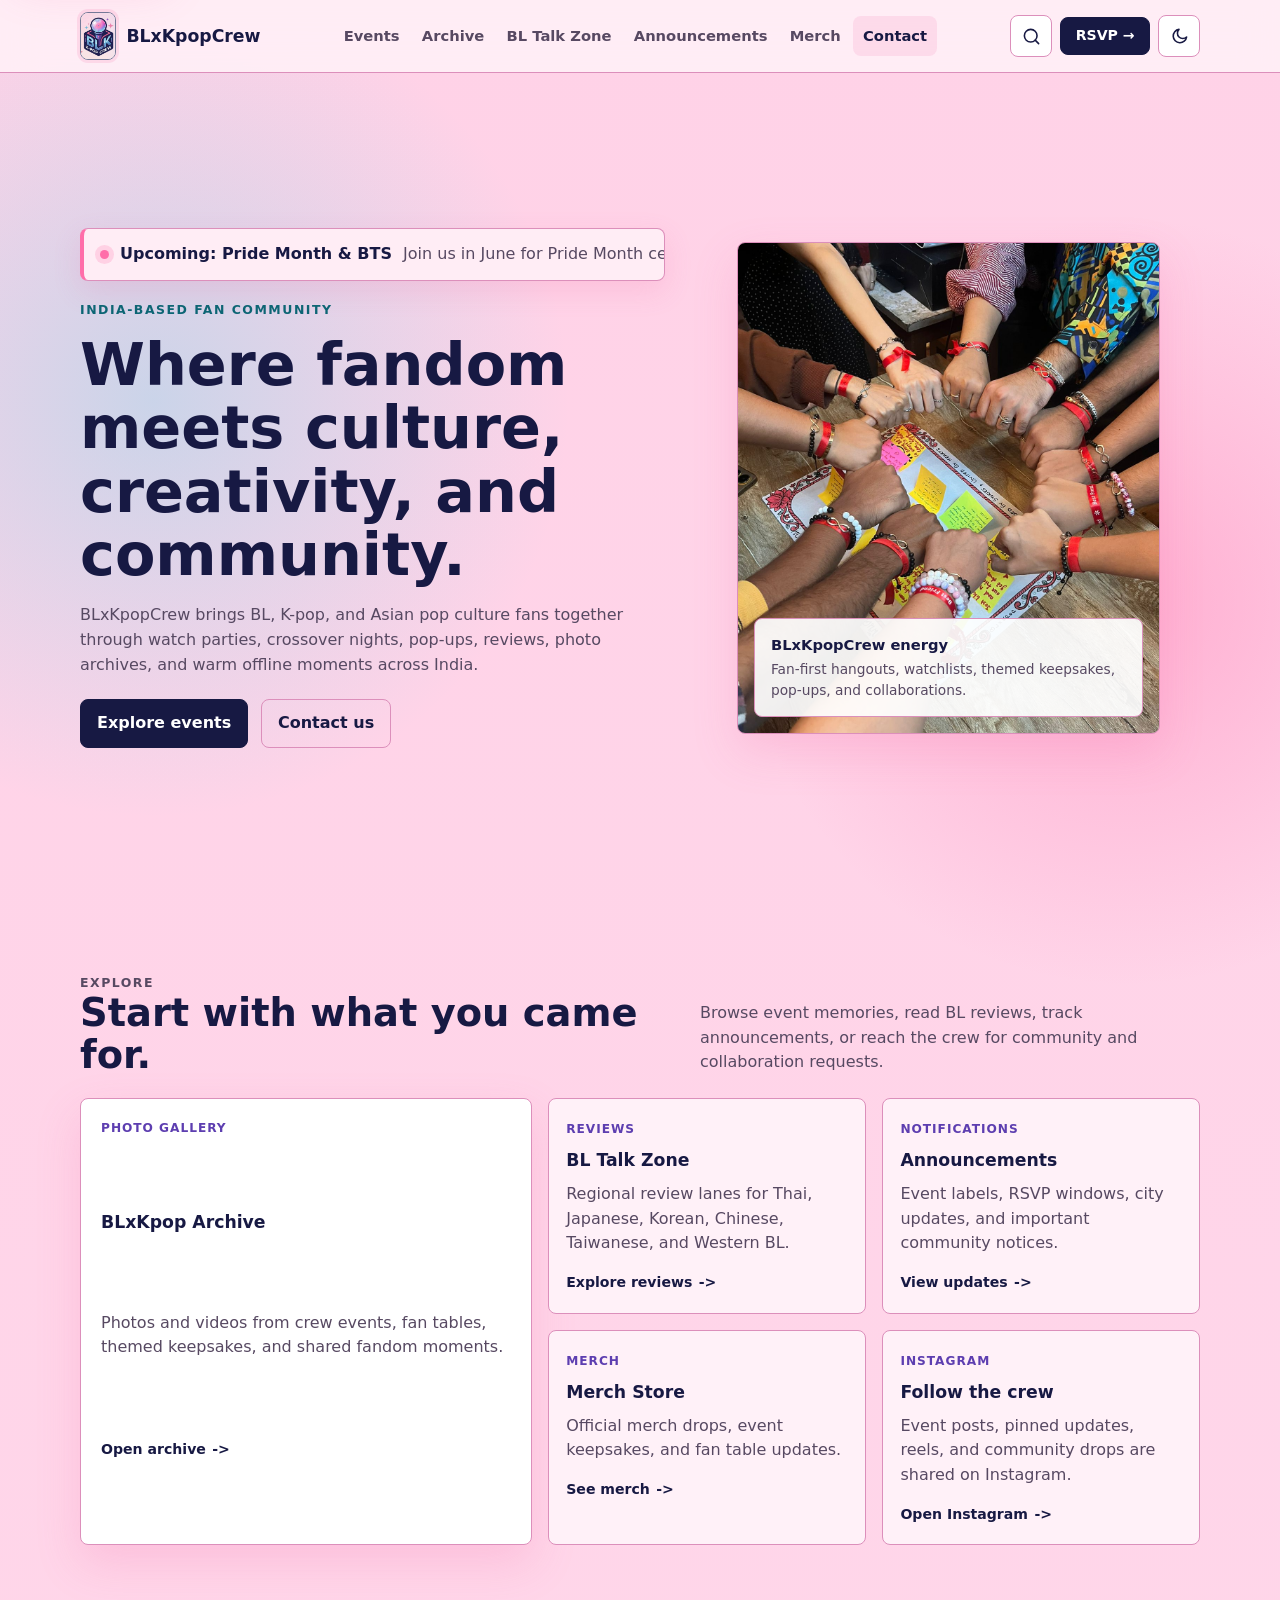
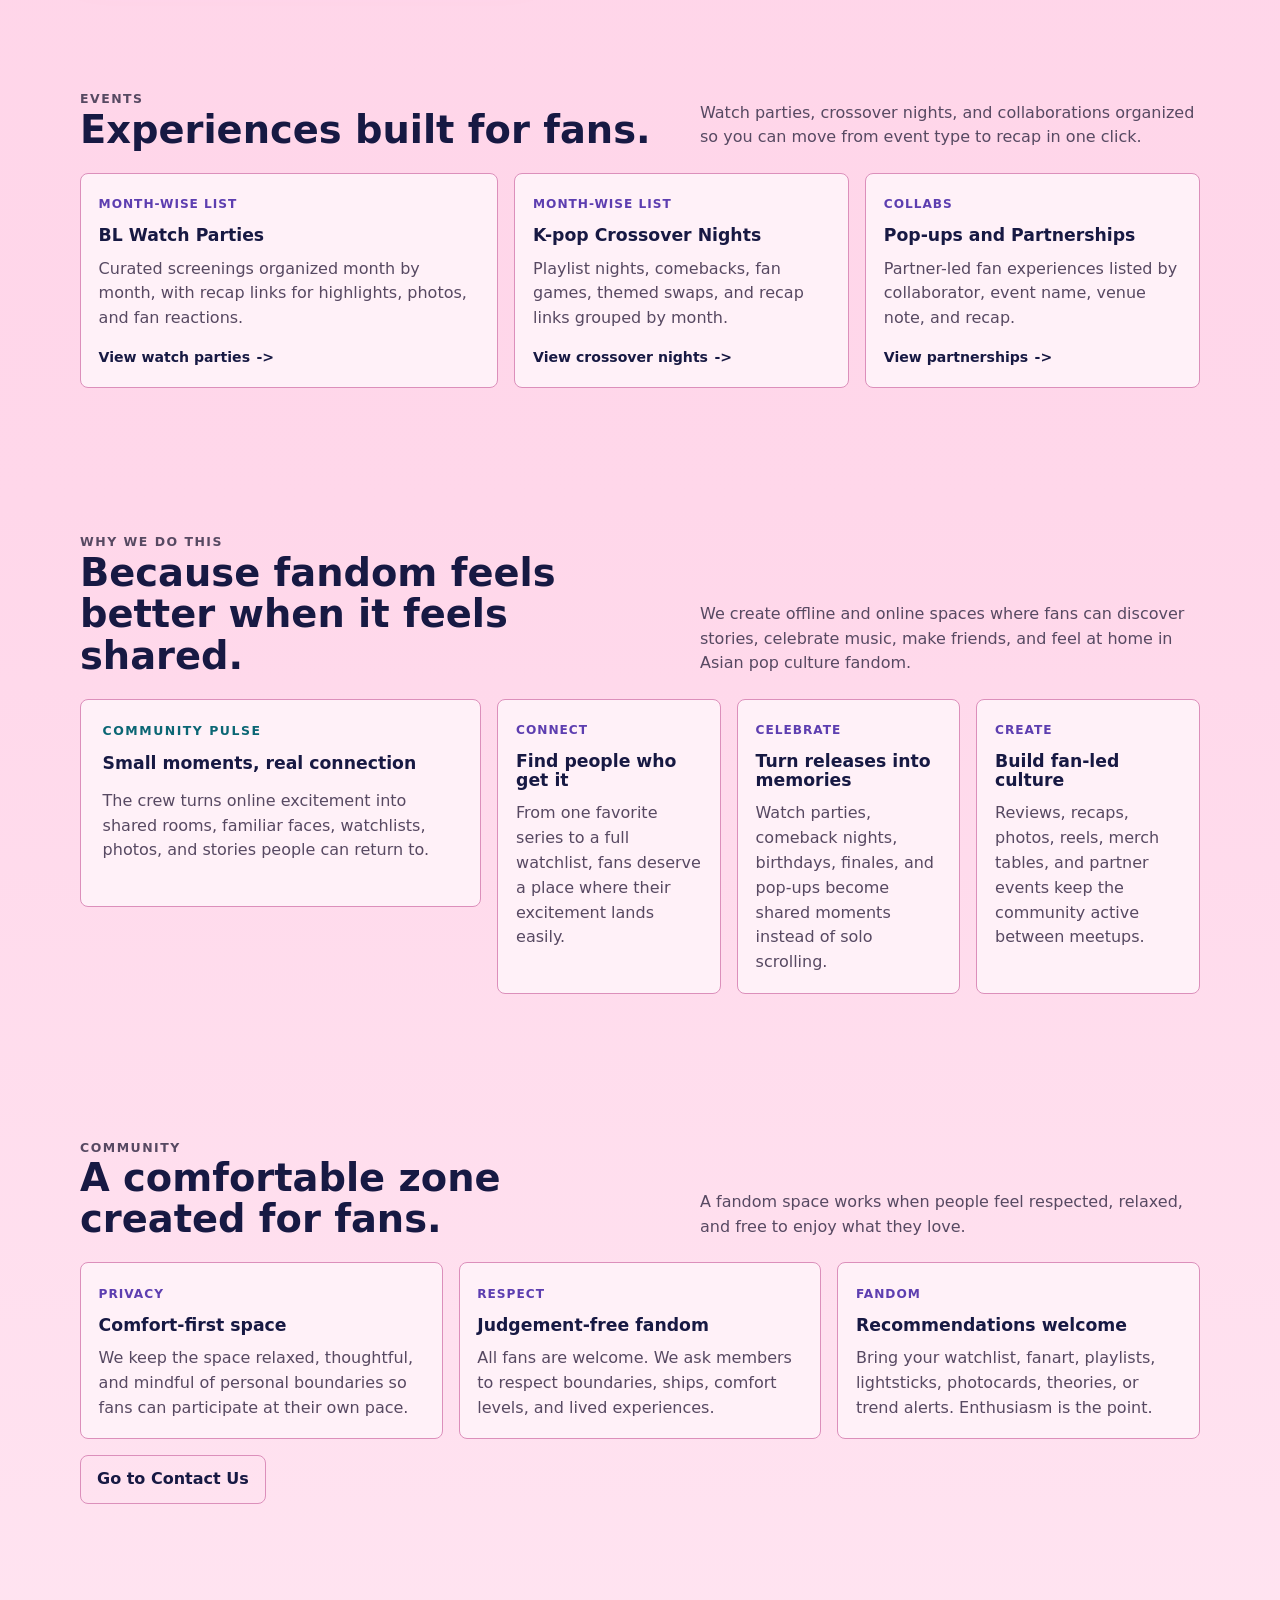
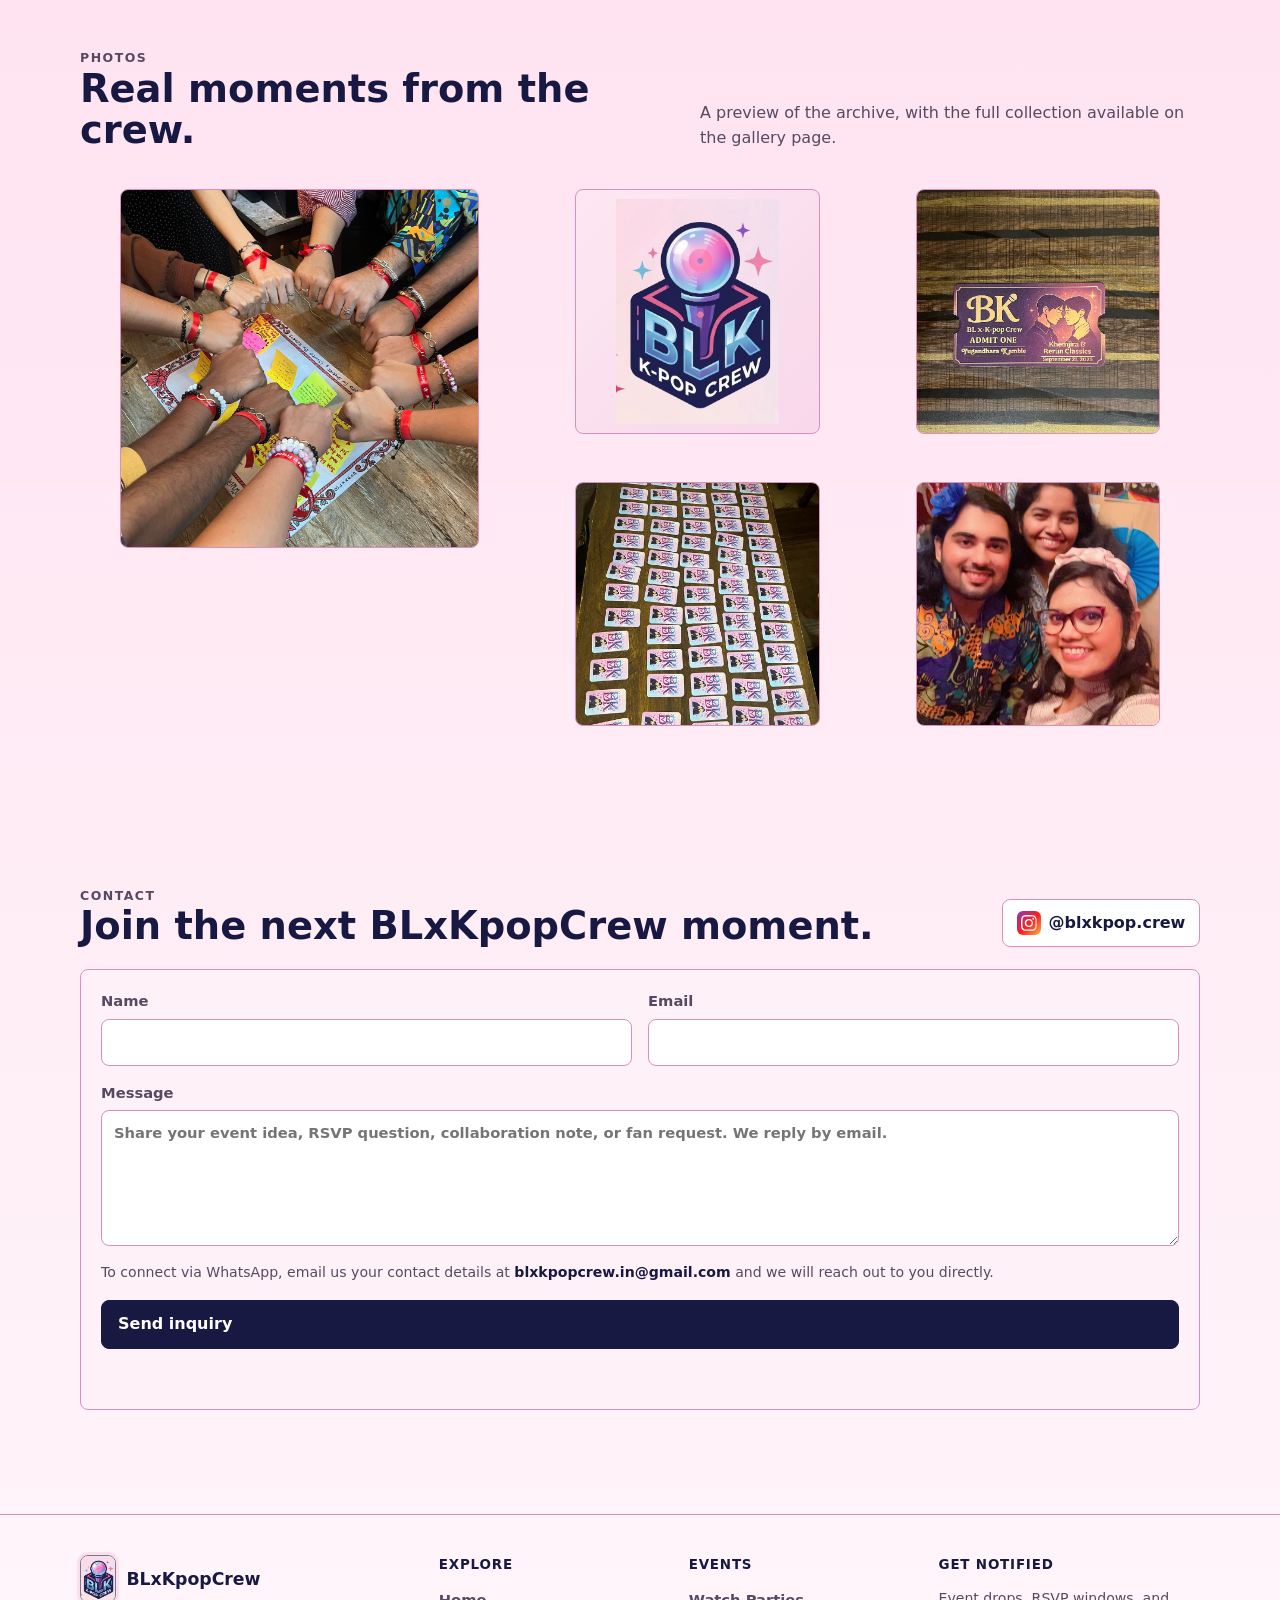
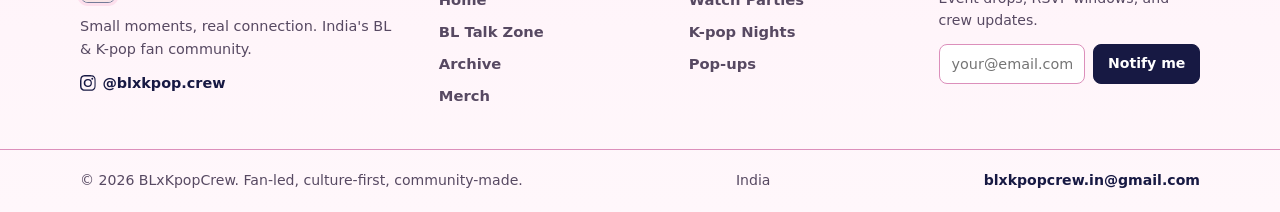
==== commit 080cd1e5: "feat: add real BL talk zone reviews with posters and update forms links" ====
--- a/index.html
+++ b/index.html
@@ -57,9 +57,9 @@
       <div>
         <a class="notice" href="announcements.html" aria-label="Open upcoming event announcements">
           <div class="notice-track">
-            <span class="notice-item"><span class="notice-dot" aria-hidden="true"></span><strong>Upcoming event</strong><span>Next fan meetup announcement coming soon: date, city, theme, and RSVP details.</span></span>
-            <span class="notice-item" aria-hidden="true"><span class="notice-dot"></span><strong>Upcoming event</strong><span>Next fan meetup announcement coming soon: date, city, theme, and RSVP details.</span></span>
-            <span class="notice-item" aria-hidden="true"><span class="notice-dot"></span><strong>Upcoming event</strong><span>Next fan meetup announcement coming soon: date, city, theme, and RSVP details.</span></span>
+            <span class="notice-item"><span class="notice-dot" aria-hidden="true"></span><strong>Upcoming: Pride Month & BTS</strong><span>Join us in June for Pride Month celebrations in Mumbai & Delhi, and our BTS 13th Anniversary! Registrations are OPEN.</span></span>
+            <span class="notice-item" aria-hidden="true"><span class="notice-dot"></span><strong>Upcoming: Pride Month & BTS</strong><span>Join us in June for Pride Month celebrations in Mumbai & Delhi, and our BTS 13th Anniversary! Registrations are OPEN.</span></span>
+            <span class="notice-item" aria-hidden="true"><span class="notice-dot"></span><strong>Upcoming: Pride Month & BTS</strong><span>Join us in June for Pride Month celebrations in Mumbai & Delhi, and our BTS 13th Anniversary! Registrations are OPEN.</span></span>
           </div>
         </a>
         <p class="eyebrow">India-based fan community</p>
@@ -254,7 +254,7 @@
           </a>
         </div>
       </div>
-      <form class="contact" id="contact-form" action="https://formspree.io/f/YOUR_FORM_ID" method="POST">
+      <form class="contact" id="contact-form" action="https://formspree.io/f/xwvjvwqo" method="POST">
         <label>Name
           <input name="name" autocomplete="name" required />
         </label>
@@ -277,7 +277,7 @@
       <div><a class="brand footer-brand-link" href="index.html"><img class="brand-logo" src="photos%20and%20videos/logo.jpg" alt="" width="498" height="689" /><span>BLxKpopCrew</span></a><p class="footer-tagline">Small moments, real connection. India's BL &amp; K-pop fan community.</p><a class="footer-ig" href="https://www.instagram.com/blxkpop.crew/" target="_blank" rel="noopener"><svg aria-hidden="true" width="16" height="16" viewBox="0 0 16 16" fill="currentColor"><path d="M8 0C5.83 0 5.56.01 4.71.05 3.86.09 3.28.22 2.77.42a3.6 3.6 0 0 0-1.3.85 3.6 3.6 0 0 0-.85 1.3c-.2.51-.33 1.09-.37 1.94C.01 5.56 0 5.83 0 8s.01 2.44.05 3.29c.04.85.17 1.43.37 1.94.21.53.49.98.85 1.3.36.36.77.64 1.3.85.51.2 1.09.33 1.94.37.85.04 1.12.05 3.29.05s2.44-.01 3.29-.05c.85-.04 1.43-.17 1.94-.37.53-.21.98-.49 1.3-.85.36-.36.64-.77.85-1.3.2-.51.33-1.09.37-1.94.04-.85.05-1.12.05-3.29s-.01-2.44-.05-3.29c-.04-.85-.17-1.43-.37-1.94a3.6 3.6 0 0 0-.85-1.3 3.6 3.6 0 0 0-1.3-.85c-.51-.2-1.09-.33-1.94-.37C10.44.01 10.17 0 8 0Zm0 1.44c2.13 0 2.38.01 3.22.05.78.04 1.2.17 1.48.28.37.14.63.31.91.59.28.28.45.54.59.91.11.28.24.7.28 1.48.04.84.05 1.09.05 3.22s-.01 2.38-.05 3.22c-.04.78-.17 1.2-.28 1.48-.14.37-.31.63-.59.91-.28.28-.54.45-.91.59-.28.11-.7.24-1.48.28-.84.04-1.09.05-3.22.05s-2.38-.01-3.22-.05c-.78-.04-1.2-.17-1.48-.28a2.15 2.15 0 0 1-.91-.59 2.15 2.15 0 0 1-.59-.91c-.11-.28-.24-.7-.28-1.48-.04-.84-.05-1.09-.05-3.22s.01-2.38.05-3.22c.04-.78.17-1.2.28-1.48.14-.37.31-.63.59-.91.28-.28.54-.45.91-.59.28-.11.7-.24 1.48-.28.84-.04 1.09-.05 3.22-.05Z"/><path d="M8 3.89A4.11 4.11 0 1 0 8 12.1 4.11 4.11 0 0 0 8 3.89Zm0 6.78A2.67 2.67 0 1 1 8 5.33a2.67 2.67 0 0 1 0 5.34Zm5.23-6.94a.96.96 0 1 1-1.92 0 .96.96 0 0 1 1.92 0Z"/></svg> @blxkpop.crew</a></div>
       <div><h4 class="footer-col-head">Explore</h4><ul class="footer-links-col"><li><a href="index.html">Home</a></li><li><a href="talk-zone.html">BL Talk Zone</a></li><li><a href="archive.html">Archive</a></li><li><a href="merch-store.html">Merch</a></li></ul></div>
       <div><h4 class="footer-col-head">Events</h4><ul class="footer-links-col"><li><a href="watch-parties.html">Watch Parties</a></li><li><a href="kpop-crossover-nights.html">K-pop Nights</a></li><li><a href="popups-partnerships.html">Pop-ups</a></li></ul></div>
-      <div><h4 class="footer-col-head">Get notified</h4><p class="footer-notify-desc">Event drops, RSVP windows, and crew updates.</p><form class="notify-form" id="footer-notify-form" action="https://formspree.io/f/YOUR_FORM_ID" method="POST"><div class="notify-row"><input type="email" name="email" placeholder="your@email.com" aria-label="Email for event notifications" required /><button class="btn" type="submit">Notify me</button></div><p class="form-status" id="footer-notify-status" role="status" aria-live="polite"></p></form></div>
+      <div><h4 class="footer-col-head">Get notified</h4><p class="footer-notify-desc">Event drops, RSVP windows, and crew updates.</p><form class="notify-form" id="footer-notify-form" action="https://formspree.io/f/xwvjvwqo" method="POST"><div class="notify-row"><input type="email" name="email" placeholder="your@email.com" aria-label="Email for event notifications" required /><button class="btn" type="submit">Notify me</button></div><p class="form-status" id="footer-notify-status" role="status" aria-live="polite"></p></form></div>
     </div>
     <div class="footer-bottom"><div class="footer-bottom-inner page-shell"><span>© 2026 BLxKpopCrew. Fan-led, culture-first, community-made.</span><span>India</span><a href="mailto:blxkpopcrew.in@gmail.com">blxkpopcrew.in@gmail.com</a></div></div>
   </footer>
--- a/styles.css
+++ b/styles.css
@@ -566,23 +566,27 @@
 }
 
 .review-card {
+  align-items: start;
   background: var(--surface);
   border: 1px solid var(--line);
   border-radius: var(--radius);
   display: grid;
   gap: 1.25rem;
-  grid-template-columns: minmax(240px, 0.72fr) minmax(0, 1.28fr);
+  grid-template-columns: minmax(220px, 300px) minmax(0, 1fr);
   overflow: hidden;
 }
 
 .review-media {
   background: var(--surface-strong);
-  min-height: 100%;
+  border-radius: calc(var(--radius) - 4px);
+  height: clamp(220px, 28vw, 340px);
+  margin: 1rem 0 1rem 1rem;
+  overflow: hidden;
 }
 
 .review-media img {
   height: 100%;
-  min-height: 320px;
+  min-height: 0;
   object-fit: cover;
   width: 100%;
 }
@@ -613,6 +617,15 @@
   padding: 0.45rem 0.7rem;
 }
 
+.rating-badge::after {
+  color: #f5b301;
+  content: "★";
+  font-size: 0.95em;
+  line-height: 1;
+  margin-left: 0.28rem;
+  text-shadow: 0 1px 0 color-mix(in srgb, #7a4b00 40%, transparent);
+}
+
 .review-writeup {
   color: var(--muted);
   margin: 1rem 0;
@@ -814,6 +827,12 @@
   .review-layout,
   .review-card {
     grid-template-columns: 1fr;
+  }
+
+  .review-media {
+    aspect-ratio: 16 / 10;
+    height: auto;
+    margin: 1rem 1rem 0;
   }
 
   .review-content { padding: 0 1.1rem 1.1rem; }
